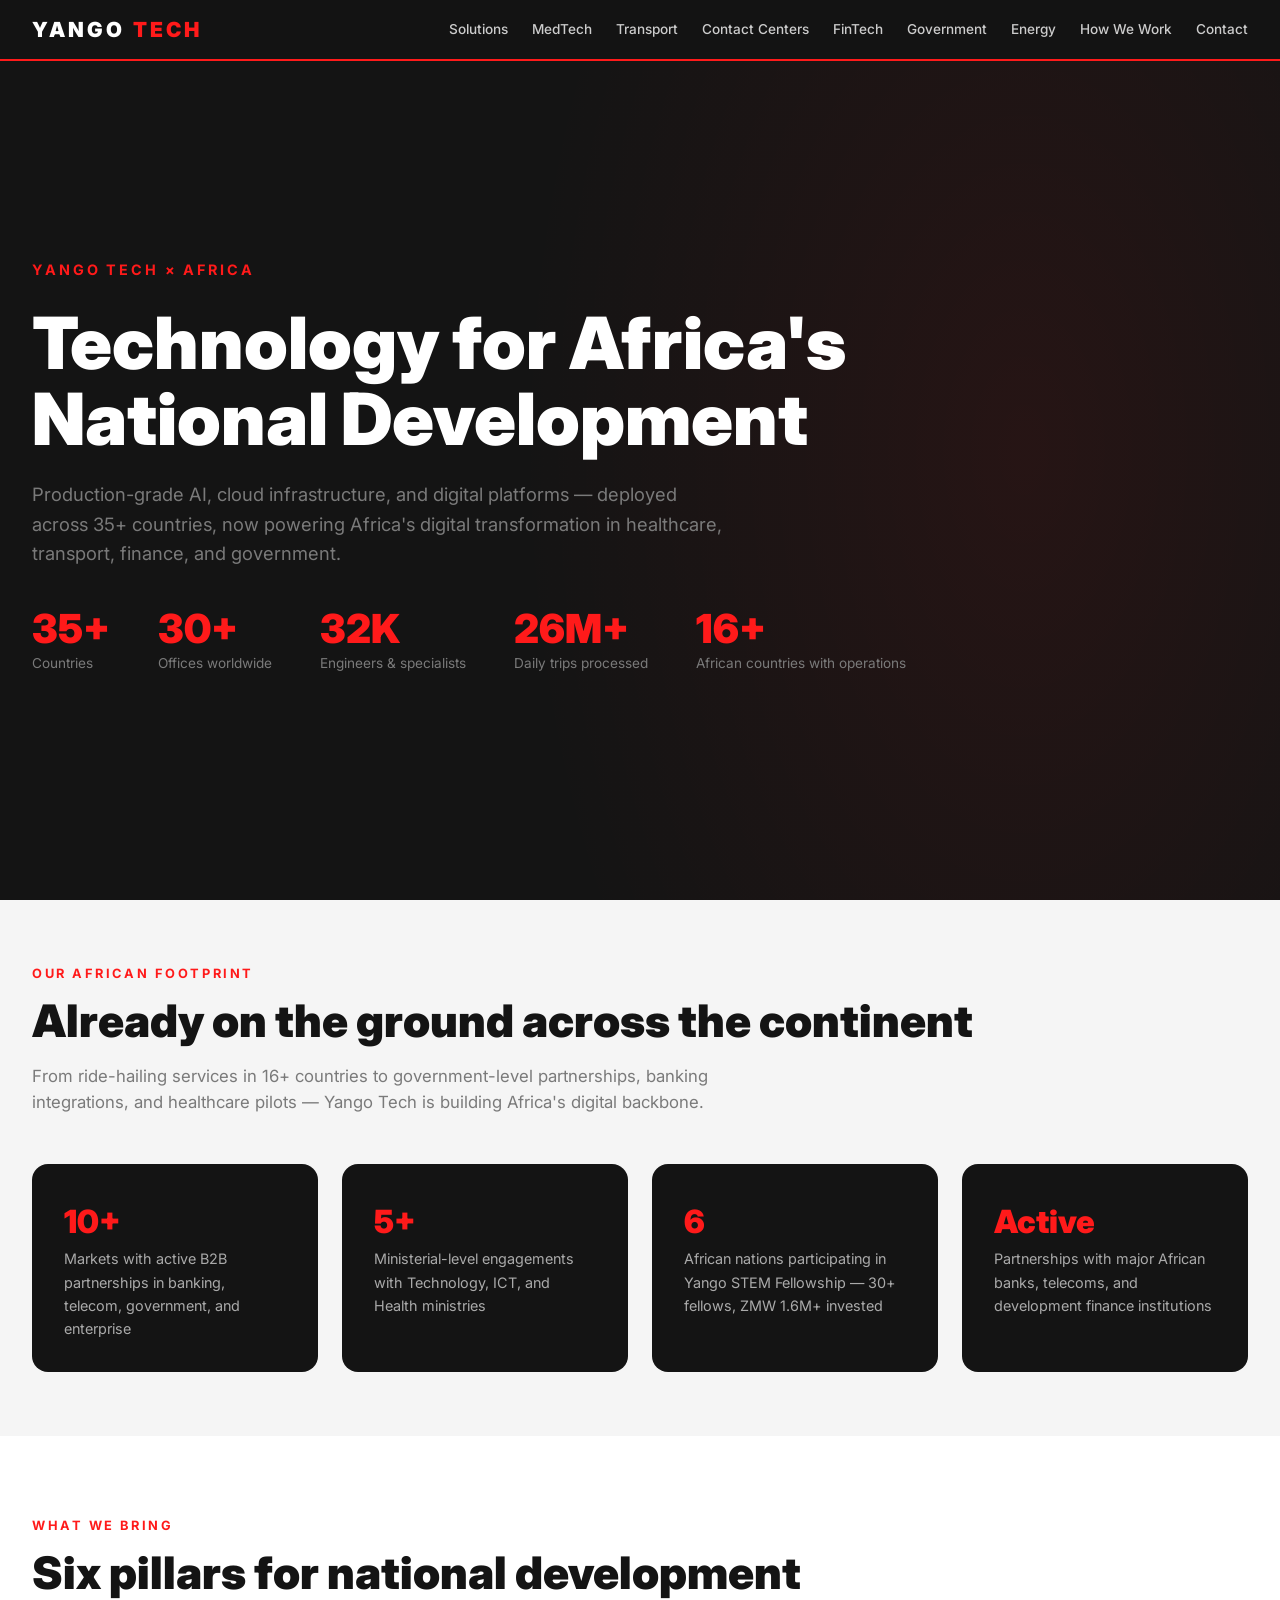
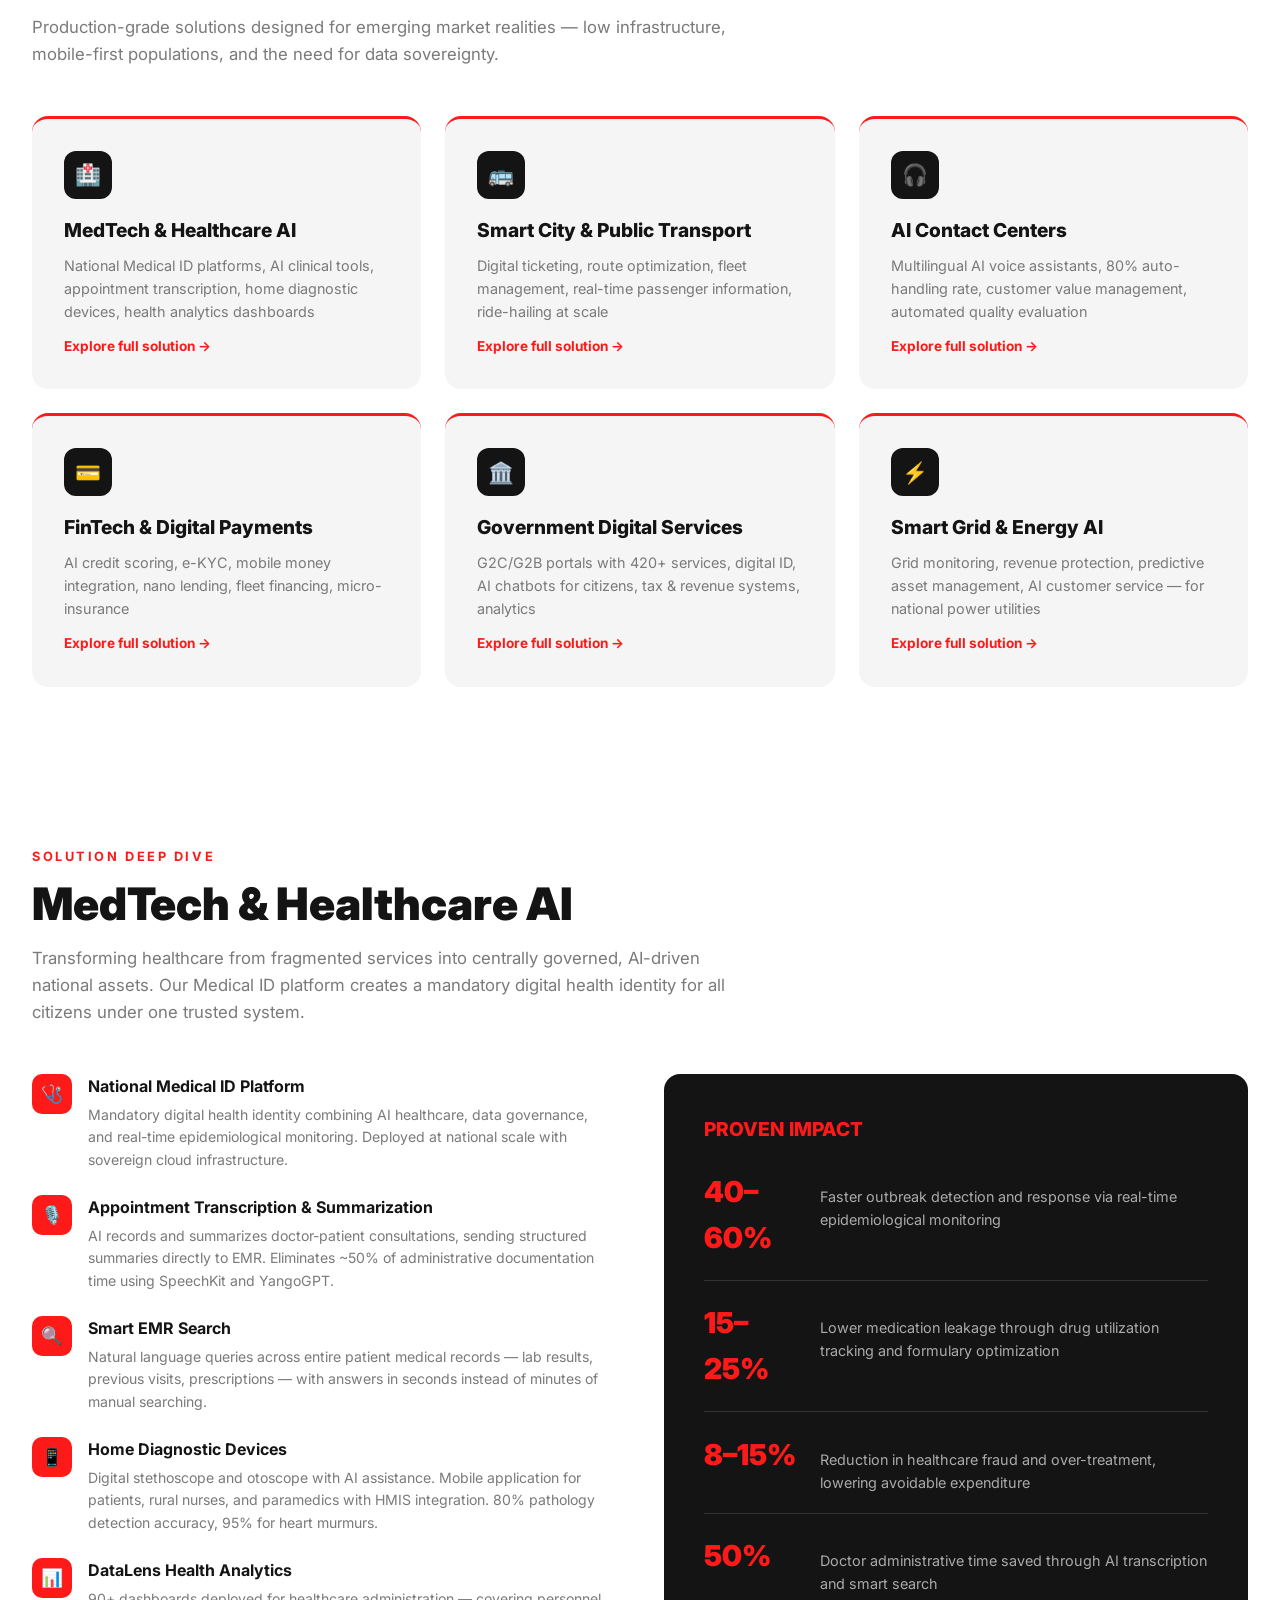
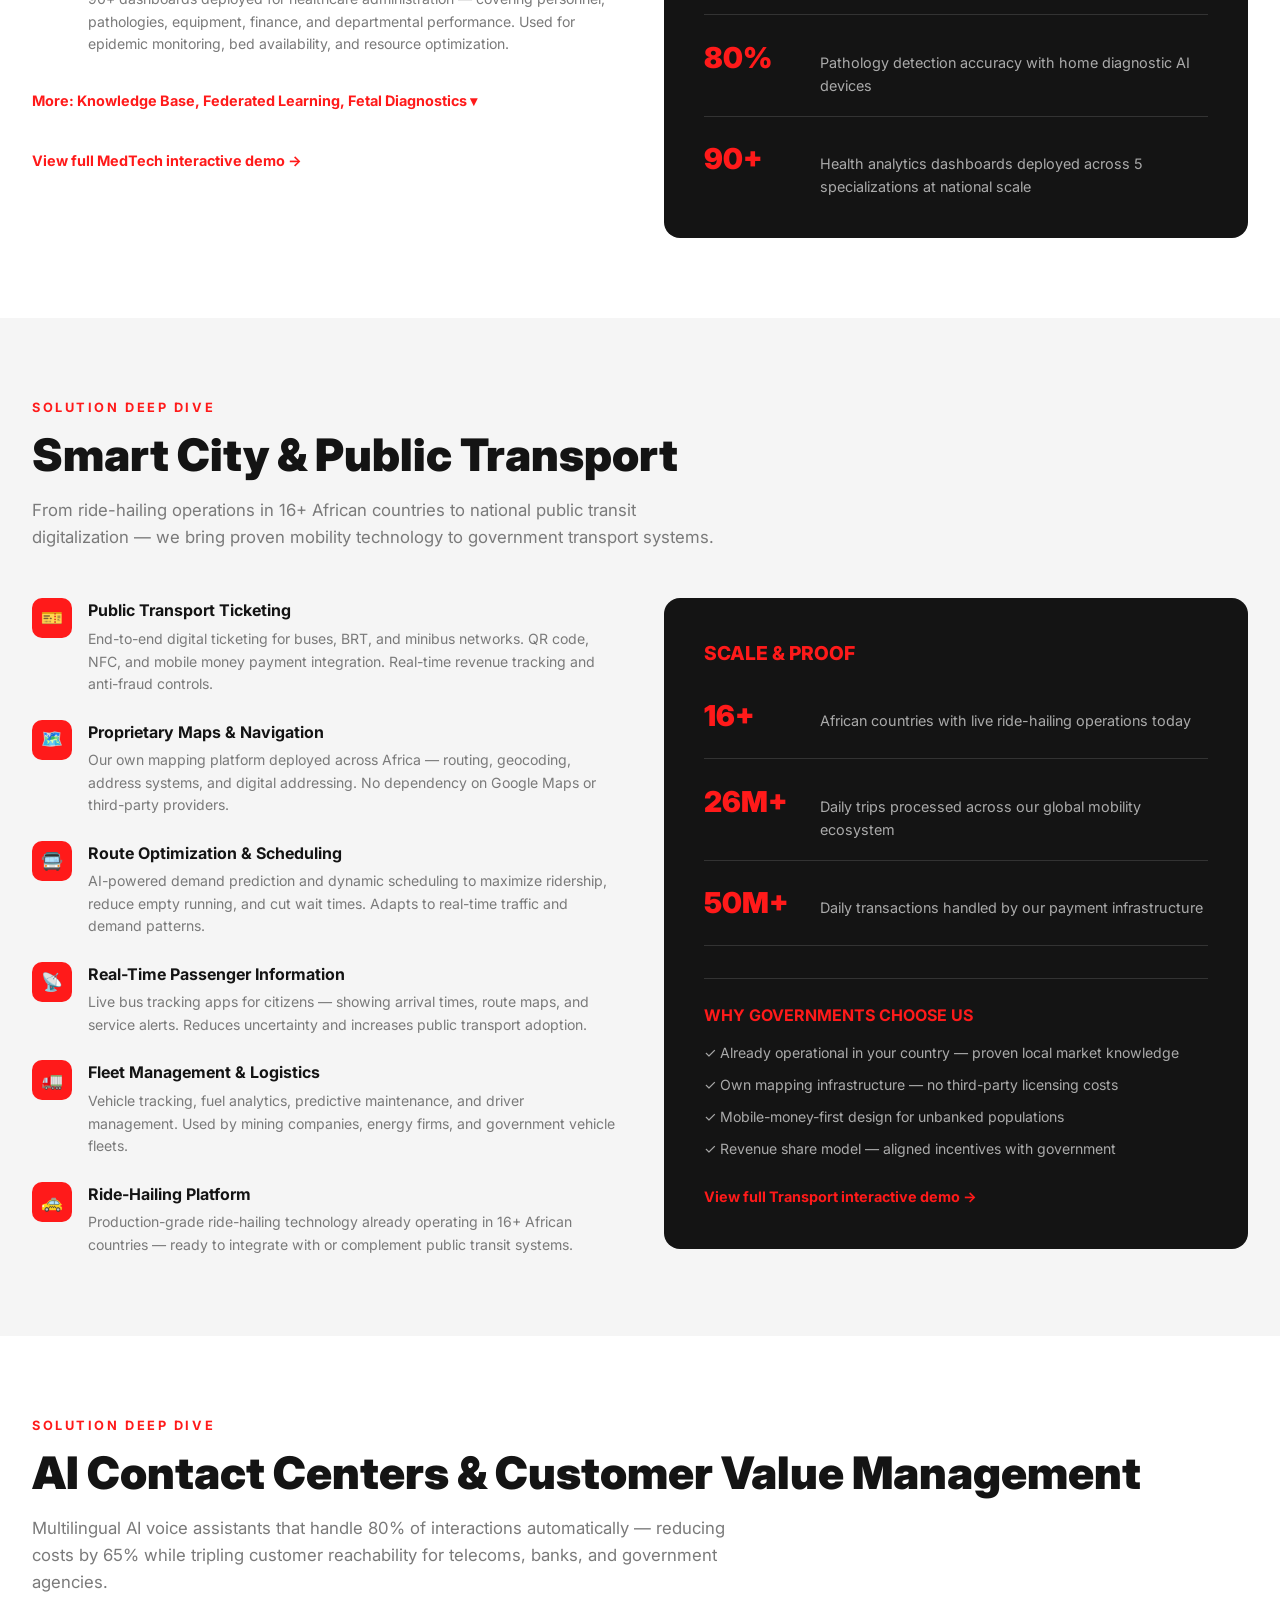
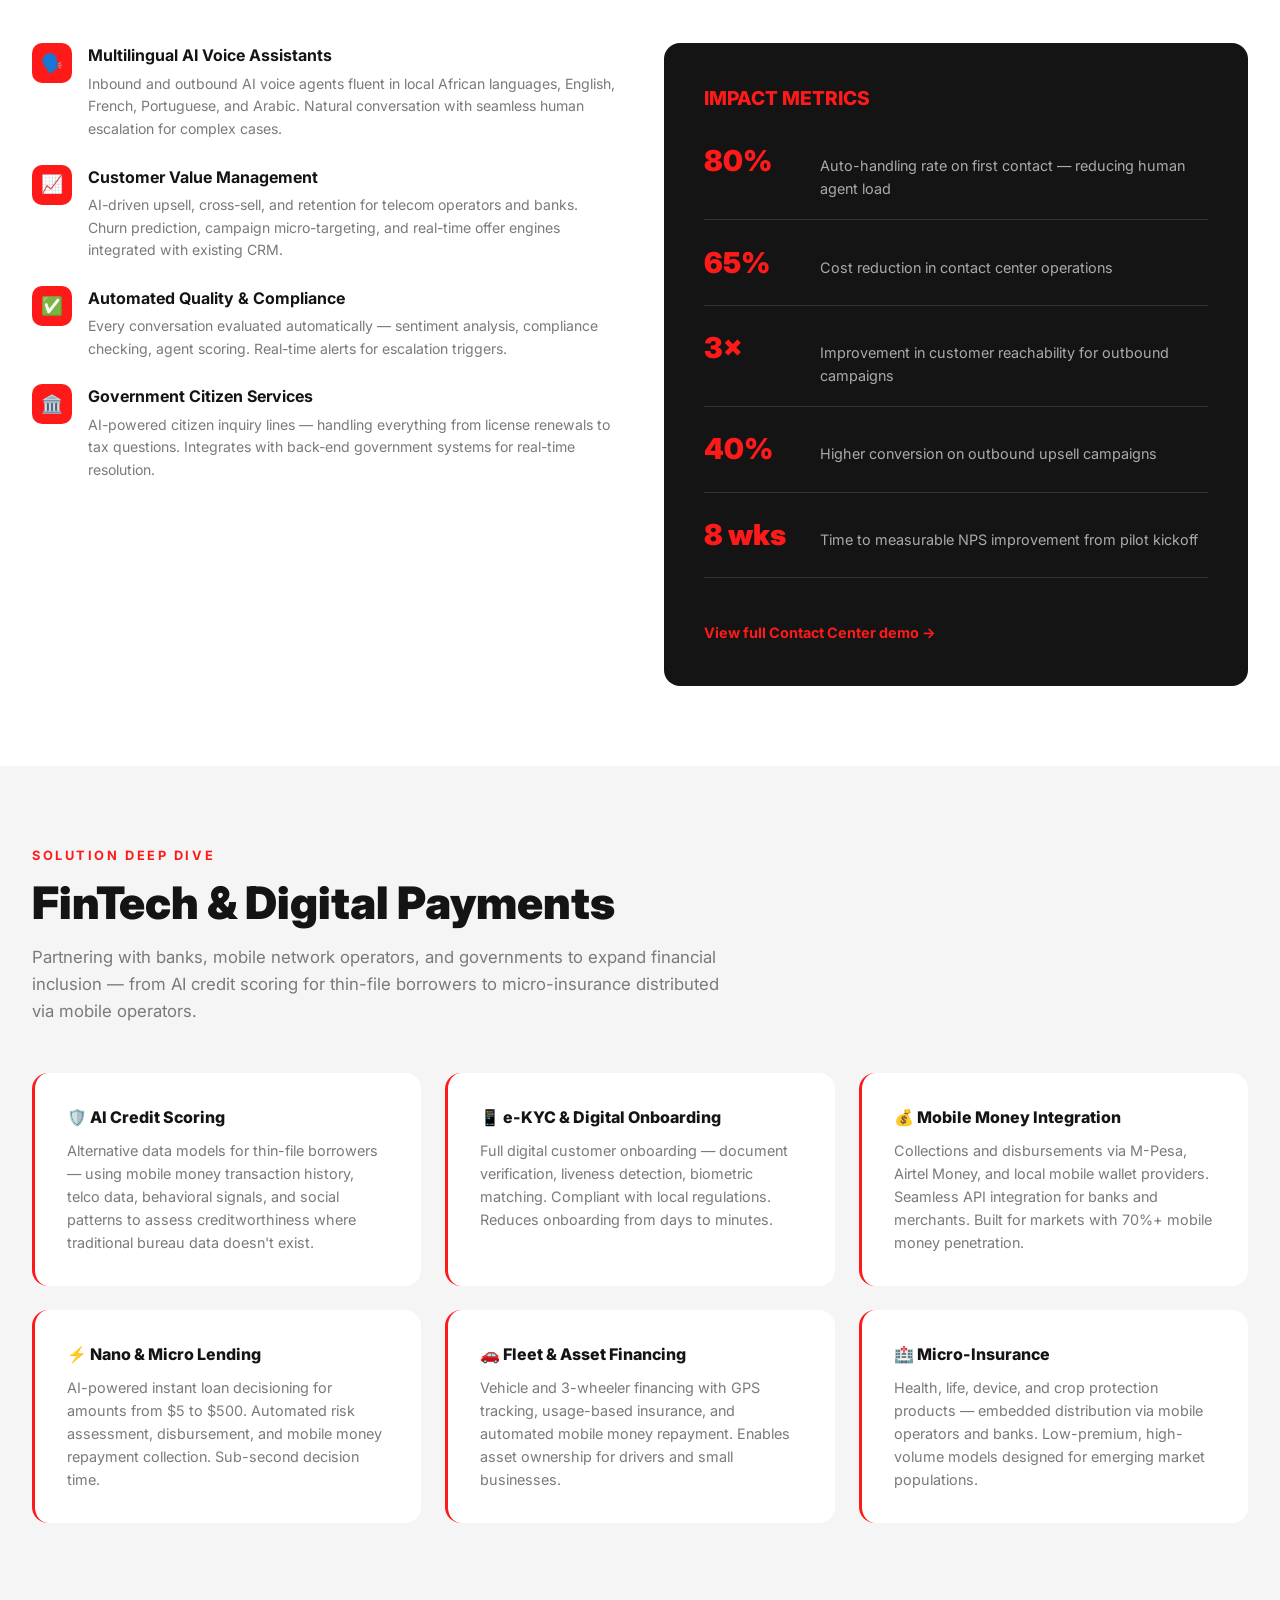
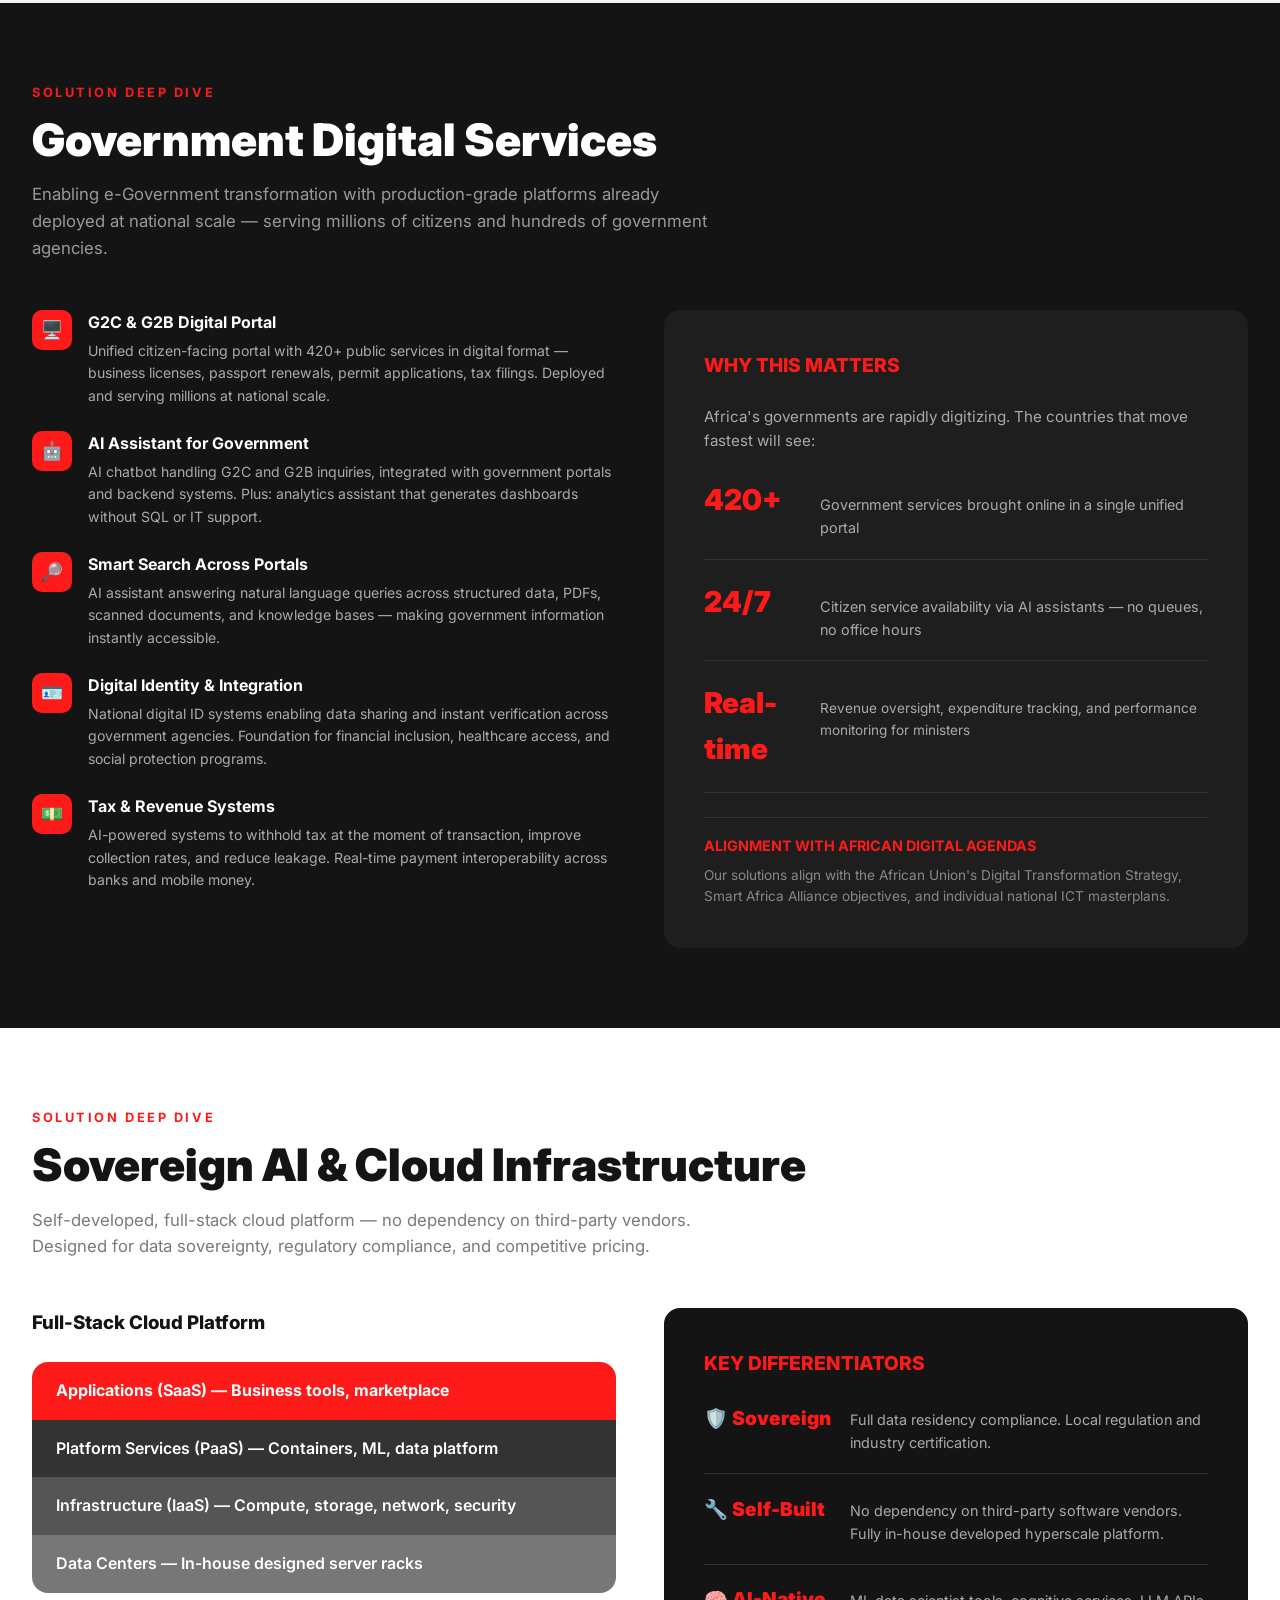
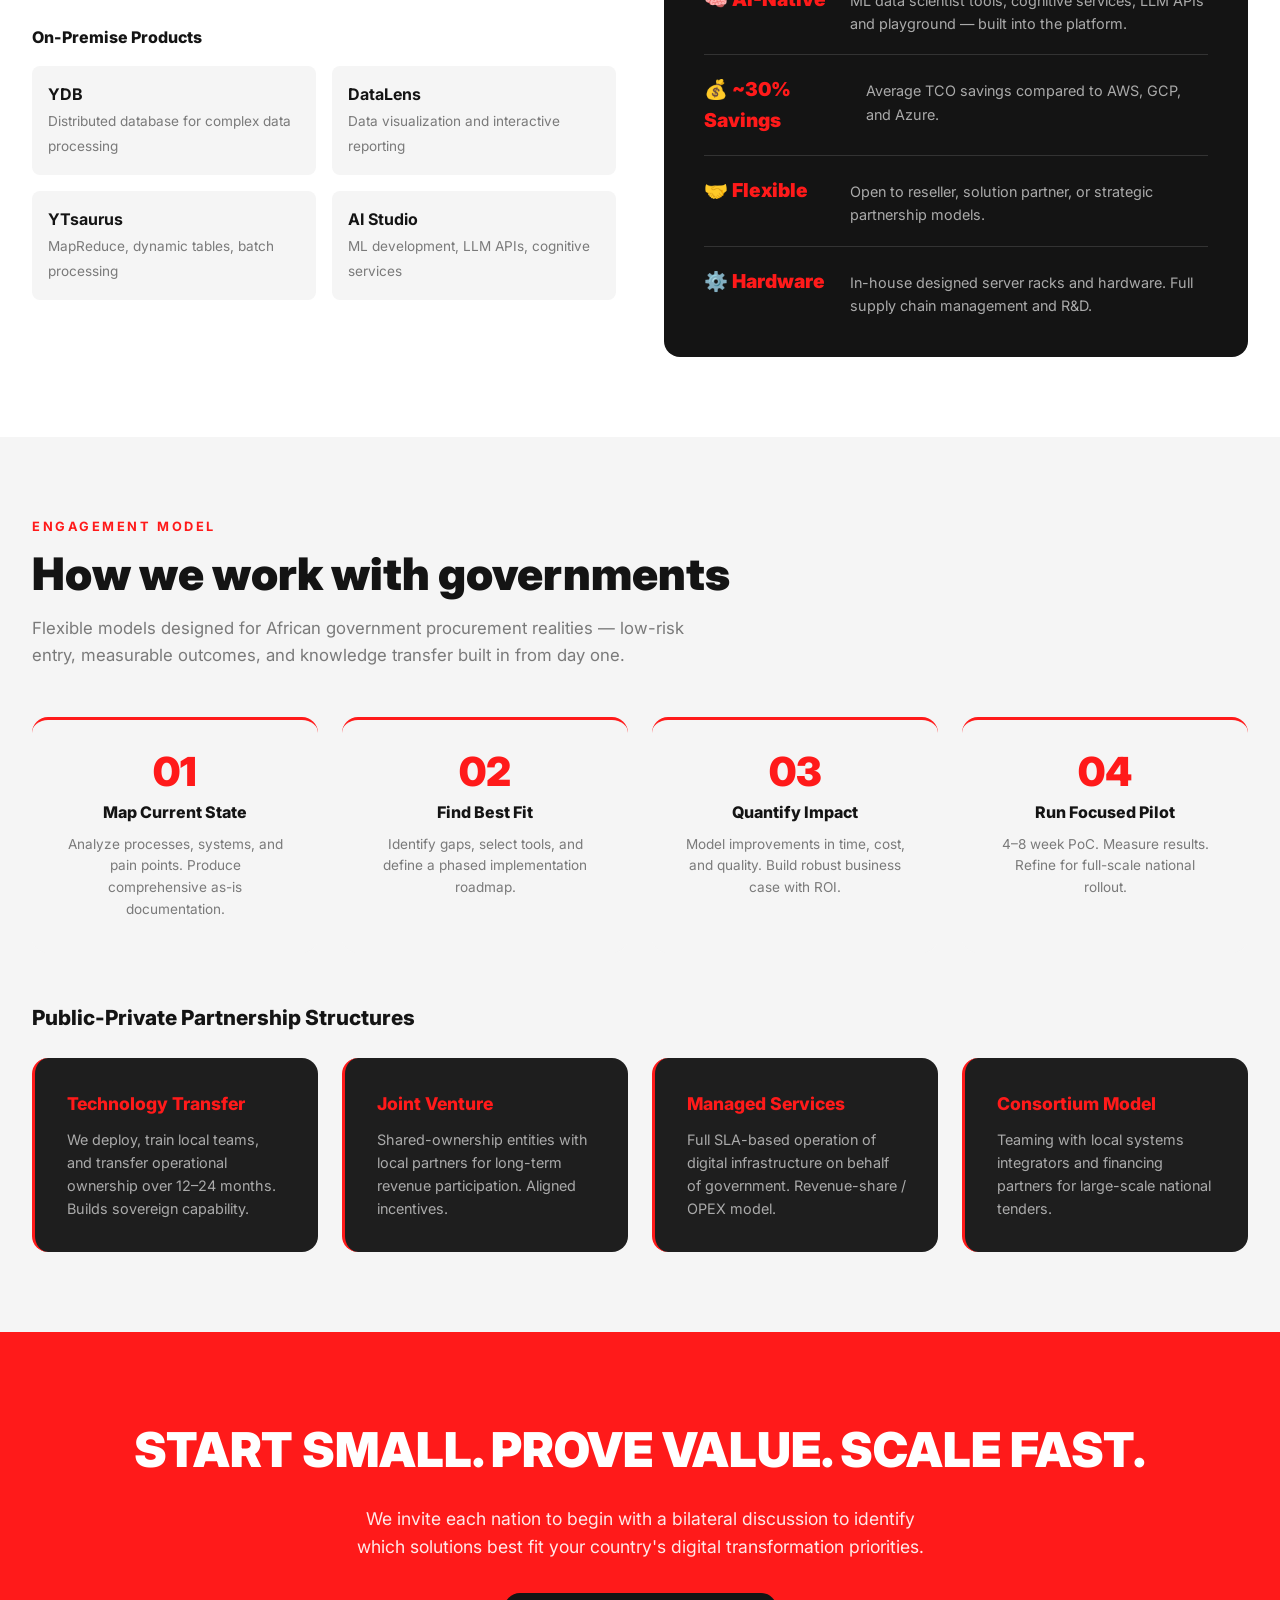
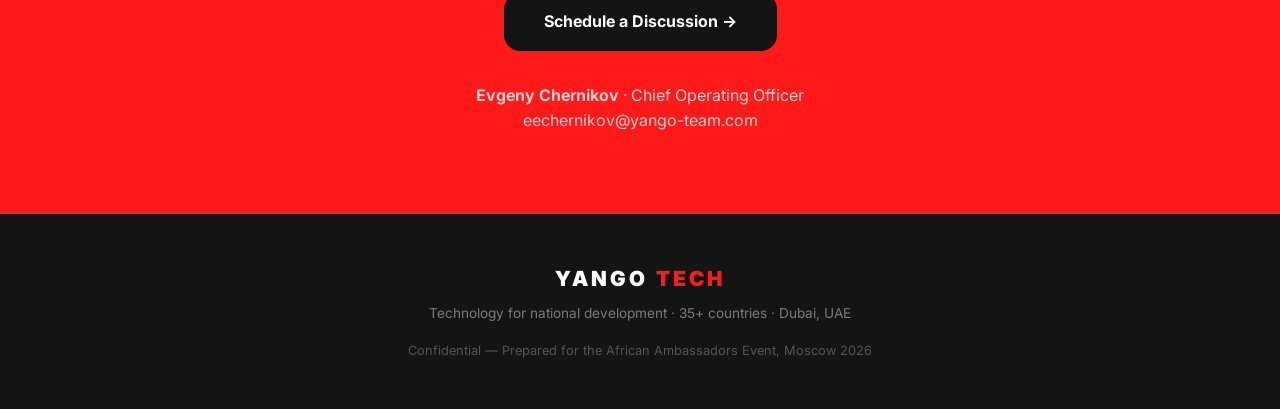
==== index.html @ 9f32c8f3 "Add files via upload" ====
<!DOCTYPE html>
<html lang="en">
<head>
<meta charset="UTF-8">
<meta name="viewport" content="width=device-width, initial-scale=1.0">
<title>Yango Tech — Technology for Africa's National Development</title>
<style>
  @import url('https://fonts.googleapis.com/css2?family=Inter:wght@400;500;600;700;900&display=swap');

  :root {
    --red: #FF1A1A;
    --black: #141414;
    --white: #FFFFFF;
    --gray-text: #7A7A7A;
    --gray-bg: #F5F5F5;
    --gray-border: #E5E5E5;
    --dark-card: #1E1E1E;
    --font-headline: 'Inter', 'Helvetica Neue', Helvetica, Arial, sans-serif;
    --font-body: 'Inter', 'Helvetica Neue', Helvetica, Arial, sans-serif;
    --radius: 1rem;
    --max-w: 1280px;
  }

  * { margin: 0; padding: 0; box-sizing: border-box; }

  html { scroll-behavior: smooth; }

  body {
    font-family: var(--font-body);
    color: var(--black);
    background: var(--white);
    line-height: 1.6;
    -webkit-font-smoothing: antialiased;
  }

  /* NAV */
  nav {
    position: fixed; top: 0; left: 0; right: 0; z-index: 100;
    background: rgba(20,20,20,0.95);
    backdrop-filter: blur(12px);
    border-bottom: 2px solid var(--red);
  }
  .nav-inner {
    max-width: var(--max-w); margin: 0 auto;
    display: flex; align-items: center; justify-content: space-between;
    padding: 0.8rem 2rem;
  }
  .logo { font-weight: 900; font-size: 1.3rem; color: var(--white); letter-spacing: 0.15em; }
  .logo span { color: var(--red); }
  .nav-links { display: flex; gap: 1.5rem; flex-wrap: wrap; }
  .nav-links a {
    color: #ccc; text-decoration: none; font-size: 0.85rem; font-weight: 500;
    transition: color 0.2s;
  }
  .nav-links a:hover { color: var(--white); }

  /* HERO */
  .hero {
    background: var(--black);
    min-height: 100vh;
    display: flex; align-items: center;
    padding: 6rem 2rem 4rem;
    position: relative;
    overflow: hidden;
  }
  .hero::before {
    content: '';
    position: absolute; top: -50%; right: -20%; width: 80%; height: 200%;
    background: radial-gradient(ellipse, rgba(255,26,26,0.08) 0%, transparent 70%);
    pointer-events: none;
  }
  .hero-inner {
    max-width: var(--max-w); margin: 0 auto; position: relative; z-index: 1;
    width: 100%;
  }
  .hero-tag {
    color: var(--red); font-size: 0.9rem; font-weight: 700;
    letter-spacing: 0.2em; text-transform: uppercase;
    margin-bottom: 1.5rem;
    display: inline-block;
    animation: fadeUp 0.8s ease-out;
  }
  .hero h1 {
    font-family: var(--font-headline);
    font-size: clamp(2.5rem, 6vw, 4.5rem);
    font-weight: 900;
    color: var(--white);
    line-height: 1.05;
    max-width: 900px;
    margin-bottom: 1.5rem;
    animation: fadeUp 0.8s ease-out 0.1s both;
  }
  .hero p {
    color: var(--gray-text);
    font-size: 1.15rem;
    max-width: 700px;
    margin-bottom: 2.5rem;
    animation: fadeUp 0.8s ease-out 0.2s both;
  }
  .hero-stats {
    display: flex; gap: 3rem; flex-wrap: wrap;
    animation: fadeUp 0.8s ease-out 0.3s both;
  }
  .hero-stat .num {
    font-size: 2.5rem; font-weight: 900; color: var(--red);
    line-height: 1;
  }
  .hero-stat .label { color: var(--gray-text); font-size: 0.85rem; margin-top: 0.3rem; }

  @keyframes fadeUp {
    from { opacity: 0; transform: translateY(30px); }
    to { opacity: 1; transform: translateY(0); }
  }

  /* SECTIONS */
  section { padding: 5rem 2rem; }
  .section-inner { max-width: var(--max-w); margin: 0 auto; }
  .section-tag {
    color: var(--red); font-size: 0.8rem; font-weight: 700;
    letter-spacing: 0.2em; text-transform: uppercase;
    margin-bottom: 0.8rem;
  }
  .section-title {
    font-family: var(--font-headline);
    font-size: clamp(1.8rem, 4vw, 2.8rem);
    font-weight: 900;
    line-height: 1.1;
    margin-bottom: 1rem;
  }
  .section-subtitle {
    color: var(--gray-text);
    font-size: 1.05rem;
    max-width: 700px;
    margin-bottom: 3rem;
  }

  /* DARK SECTIONS */
  .dark-section { background: var(--black); color: var(--white); }
  .dark-section .section-subtitle { color: #999; }

  /* PILLARS GRID */
  .pillars-grid {
    display: grid;
    grid-template-columns: repeat(auto-fit, minmax(350px, 1fr));
    gap: 1.5rem;
  }
  .pillar-card {
    background: var(--gray-bg);
    border-radius: var(--radius);
    padding: 2rem;
    border-top: 3px solid var(--red);
    transition: transform 0.3s, box-shadow 0.3s;
    cursor: default;
  }
  .pillar-card:hover {
    transform: translateY(-4px);
    box-shadow: 0 12px 40px rgba(0,0,0,0.08);
  }
  .pillar-icon {
    width: 48px; height: 48px;
    background: var(--black);
    border-radius: 12px;
    display: flex; align-items: center; justify-content: center;
    margin-bottom: 1rem;
    font-size: 1.3rem; color: var(--white);
  }
  .pillar-card h3 {
    font-size: 1.2rem; font-weight: 800;
    margin-bottom: 0.5rem;
  }
  .pillar-card p { color: var(--gray-text); font-size: 0.9rem; }

  /* SOLUTION DEEP DIVE */
  .solution-section { padding: 5rem 2rem; }
  .solution-section:nth-child(even) { background: var(--gray-bg); }

  .solution-header { margin-bottom: 3rem; }
  .solution-grid {
    display: grid;
    grid-template-columns: 1fr 1fr;
    gap: 3rem;
    align-items: start;
  }

  .solution-features { display: flex; flex-direction: column; gap: 1.5rem; }
  .feature-item {
    display: flex; gap: 1rem; align-items: flex-start;
  }
  .feature-icon {
    width: 40px; height: 40px; min-width: 40px;
    background: var(--red);
    border-radius: 10px;
    display: flex; align-items: center; justify-content: center;
    color: white; font-size: 1.1rem;
  }
  .feature-item h4 { font-size: 1rem; font-weight: 700; margin-bottom: 0.25rem; }
  .feature-item p { color: var(--gray-text); font-size: 0.88rem; }

  .impact-box {
    background: var(--black);
    border-radius: var(--radius);
    padding: 2.5rem;
    color: var(--white);
  }
  .impact-box h3 { color: var(--red); font-size: 1.2rem; font-weight: 800; margin-bottom: 1.5rem; }
  .impact-stat {
    display: flex; align-items: baseline; gap: 1rem;
    margin-bottom: 1.2rem;
    padding-bottom: 1.2rem;
    border-bottom: 1px solid #333;
  }
  .impact-stat:last-child { border: none; margin-bottom: 0; padding-bottom: 0; }
  .impact-stat .num {
    font-size: 1.8rem; font-weight: 900; color: var(--red);
    min-width: 100px;
  }
  .impact-stat .desc { color: #aaa; font-size: 0.9rem; }

  /* PPP SECTION */
  .ppp-grid {
    display: grid;
    grid-template-columns: repeat(auto-fit, minmax(260px, 1fr));
    gap: 1.5rem;
  }
  .ppp-card {
    background: var(--dark-card);
    border-radius: var(--radius);
    padding: 2rem;
    border-left: 3px solid var(--red);
  }
  .ppp-card h3 { color: var(--red); font-size: 1.1rem; font-weight: 800; margin-bottom: 0.6rem; }
  .ppp-card p { color: #aaa; font-size: 0.9rem; }

  /* ENGAGEMENT MODEL */
  .steps-row {
    display: grid;
    grid-template-columns: repeat(4, 1fr);
    gap: 1.5rem;
    margin-bottom: 3rem;
  }
  .step-card {
    background: var(--gray-bg);
    border-radius: var(--radius);
    padding: 2rem;
    text-align: center;
    border-top: 3px solid var(--red);
    position: relative;
  }
  .step-num {
    font-size: 2.5rem; font-weight: 900; color: var(--red);
    margin-bottom: 0.5rem; line-height: 1;
  }
  .step-card h3 { font-size: 1rem; font-weight: 800; margin-bottom: 0.5rem; }
  .step-card p { color: var(--gray-text); font-size: 0.85rem; }

  /* CTA */
  .cta-section {
    background: var(--red);
    color: var(--white);
    text-align: center;
    padding: 5rem 2rem;
  }
  .cta-section h2 {
    font-family: var(--font-headline);
    font-size: clamp(1.8rem, 4vw, 3rem);
    font-weight: 900;
    margin-bottom: 1rem;
  }
  .cta-section p { font-size: 1.1rem; max-width: 600px; margin: 0 auto 2rem; opacity: 0.9; }
  .cta-btn {
    display: inline-block;
    background: var(--black);
    color: var(--white);
    padding: 1rem 2.5rem;
    border-radius: var(--radius);
    text-decoration: none;
    font-weight: 700;
    font-size: 1rem;
    transition: transform 0.2s, box-shadow 0.2s;
  }
  .cta-btn:hover { transform: translateY(-2px); box-shadow: 0 8px 30px rgba(0,0,0,0.3); }

  /* FOOTER */
  footer {
    background: var(--black);
    color: var(--gray-text);
    padding: 3rem 2rem;
    text-align: center;
    font-size: 0.85rem;
  }
  footer .logo { margin-bottom: 0.5rem; display: block; }

  /* EXPANDABLE SECTIONS */
  .expand-trigger {
    cursor: pointer;
    display: inline-flex;
    align-items: center;
    gap: 0.5rem;
    color: var(--red);
    font-weight: 700;
    font-size: 0.9rem;
    margin-top: 0.8rem;
    border: none;
    background: none;
    font-family: inherit;
  }
  .expand-trigger:hover { text-decoration: underline; }
  .expand-content {
    max-height: 0;
    overflow: hidden;
    transition: max-height 0.5s ease, opacity 0.3s;
    opacity: 0;
  }
  .expand-content.open {
    max-height: 2000px;
    opacity: 1;
  }

  /* RESPONSIVE */
  @media (max-width: 900px) {
    .solution-grid { grid-template-columns: 1fr; }
    .steps-row { grid-template-columns: repeat(2, 1fr); }
    .hero-stats { gap: 2rem; }
    .nav-links { display: none; }
  }
  @media (max-width: 600px) {
    .steps-row { grid-template-columns: 1fr; }
    .pillars-grid { grid-template-columns: 1fr; }
    .hero-stats { flex-direction: column; gap: 1.5rem; }
  }
</style>
</head>
<body>

<!-- NAV -->
<nav>
  <div class="nav-inner">
    <div class="logo">YANGO <span>TECH</span></div>
    <div class="nav-links">
      <a href="#solutions">Solutions</a>
      <a href="medtech.html">MedTech</a>
      <a href="transport.html">Transport</a>
      <a href="contact-center.html">Contact Centers</a>
      <a href="fintech.html">FinTech</a>
      <a href="gov-services.html">Government</a>
      <a href="energy.html">Energy</a>
      <a href="#how">How We Work</a>
      <a href="#contact">Contact</a>
    </div>
  </div>
</nav>

<!-- HERO -->
<section class="hero">
  <div class="hero-inner">
    <div class="hero-tag">Yango Tech × Africa</div>
    <h1>Technology for Africa's National Development</h1>
    <p>Production-grade AI, cloud infrastructure, and digital platforms — deployed across 35+ countries, now powering Africa's digital transformation in healthcare, transport, finance, and government.</p>
    <div class="hero-stats">
      <div class="hero-stat"><div class="num">35+</div><div class="label">Countries</div></div>
      <div class="hero-stat"><div class="num">30+</div><div class="label">Offices worldwide</div></div>
      <div class="hero-stat"><div class="num">32K</div><div class="label">Engineers & specialists</div></div>
      <div class="hero-stat"><div class="num">26M+</div><div class="label">Daily trips processed</div></div>
      <div class="hero-stat"><div class="num">16+</div><div class="label">African countries with operations</div></div>
    </div>
  </div>
</section>

<!-- AFRICA PRESENCE -->
<section style="background:var(--gray-bg); padding: 4rem 2rem;">
  <div class="section-inner">
    <div class="section-tag">Our African Footprint</div>
    <h2 class="section-title">Already on the ground across the continent</h2>
    <p class="section-subtitle">From ride-hailing services in 16+ countries to government-level partnerships, banking integrations, and healthcare pilots — Yango Tech is building Africa's digital backbone.</p>
    <div style="display:grid; grid-template-columns: repeat(auto-fit, minmax(250px, 1fr)); gap: 1.5rem;">
      <div style="background:var(--black); padding:2rem; border-radius:var(--radius);">
        <div style="color:var(--red); font-size:2rem; font-weight:900;">10+</div>
        <div style="color:#aaa; font-size:0.9rem;">Markets with active B2B partnerships in banking, telecom, government, and enterprise</div>
      </div>
      <div style="background:var(--black); padding:2rem; border-radius:var(--radius);">
        <div style="color:var(--red); font-size:2rem; font-weight:900;">5+</div>
        <div style="color:#aaa; font-size:0.9rem;">Ministerial-level engagements with Technology, ICT, and Health ministries</div>
      </div>
      <div style="background:var(--black); padding:2rem; border-radius:var(--radius);">
        <div style="color:var(--red); font-size:2rem; font-weight:900;">6</div>
        <div style="color:#aaa; font-size:0.9rem;">African nations participating in Yango STEM Fellowship — 30+ fellows, ZMW 1.6M+ invested</div>
      </div>
      <div style="background:var(--black); padding:2rem; border-radius:var(--radius);">
        <div style="color:var(--red); font-size:2rem; font-weight:900;">Active</div>
        <div style="color:#aaa; font-size:0.9rem;">Partnerships with major African banks, telecoms, and development finance institutions</div>
      </div>
    </div>
  </div>
</section>

<!-- SOLUTIONS OVERVIEW -->
<section id="solutions">
  <div class="section-inner">
    <div class="section-tag">What We Bring</div>
    <h2 class="section-title">Six pillars for national development</h2>
    <p class="section-subtitle">Production-grade solutions designed for emerging market realities — low infrastructure, mobile-first populations, and the need for data sovereignty.</p>
    <div class="pillars-grid">
      <a href="medtech.html" style="text-decoration:none;color:inherit;"><div class="pillar-card">
        <div class="pillar-icon">🏥</div>
        <h3>MedTech & Healthcare AI</h3>
        <p>National Medical ID platforms, AI clinical tools, appointment transcription, home diagnostic devices, health analytics dashboards</p>
        <div style="color:var(--red);font-weight:700;font-size:.85rem;margin-top:.8rem">Explore full solution →</div>
      </div></a>
      <a href="transport.html" style="text-decoration:none;color:inherit;"><div class="pillar-card">
        <div class="pillar-icon">🚌</div>
        <h3>Smart City & Public Transport</h3>
        <p>Digital ticketing, route optimization, fleet management, real-time passenger information, ride-hailing at scale</p>
        <div style="color:var(--red);font-weight:700;font-size:.85rem;margin-top:.8rem">Explore full solution →</div>
      </div></a>
      <a href="contact-center.html" style="text-decoration:none;color:inherit;"><div class="pillar-card">
        <div class="pillar-icon">🎧</div>
        <h3>AI Contact Centers</h3>
        <p>Multilingual AI voice assistants, 80% auto-handling rate, customer value management, automated quality evaluation</p>
        <div style="color:var(--red);font-weight:700;font-size:.85rem;margin-top:.8rem">Explore full solution →</div>
      </div></a>
      <a href="fintech.html" style="text-decoration:none;color:inherit;"><div class="pillar-card">
        <div class="pillar-icon">💳</div>
        <h3>FinTech & Digital Payments</h3>
        <p>AI credit scoring, e-KYC, mobile money integration, nano lending, fleet financing, micro-insurance</p>
        <div style="color:var(--red);font-weight:700;font-size:.85rem;margin-top:.8rem">Explore full solution →</div>
      </div></a>
      <a href="gov-services.html" style="text-decoration:none;color:inherit;"><div class="pillar-card">
        <div class="pillar-icon">🏛️</div>
        <h3>Government Digital Services</h3>
        <p>G2C/G2B portals with 420+ services, digital ID, AI chatbots for citizens, tax & revenue systems, analytics</p>
        <div style="color:var(--red);font-weight:700;font-size:.85rem;margin-top:.8rem">Explore full solution →</div>
      </div></a>
      <a href="energy.html" style="text-decoration:none;color:inherit;"><div class="pillar-card">
        <div class="pillar-icon">⚡</div>
        <h3>Smart Grid & Energy AI</h3>
        <p>Grid monitoring, revenue protection, predictive asset management, AI customer service — for national power utilities</p>
        <div style="color:var(--red);font-weight:700;font-size:.85rem;margin-top:.8rem">Explore full solution →</div>
      </div></a>
    </div>
  </div>
</section>

<!-- ===== MEDTECH DEEP DIVE ===== -->
<section id="medtech" class="solution-section" style="background:var(--white);">
  <div class="section-inner">
    <div class="solution-header">
      <div class="section-tag">Solution Deep Dive</div>
      <h2 class="section-title">MedTech & Healthcare AI</h2>
      <p class="section-subtitle">Transforming healthcare from fragmented services into centrally governed, AI-driven national assets. Our Medical ID platform creates a mandatory digital health identity for all citizens under one trusted system.</p>
    </div>
    <div class="solution-grid">
      <div class="solution-features">
        <div class="feature-item">
          <div class="feature-icon">🩺</div>
          <div><h4>National Medical ID Platform</h4><p>Mandatory digital health identity combining AI healthcare, data governance, and real-time epidemiological monitoring. Deployed at national scale with sovereign cloud infrastructure.</p></div>
        </div>
        <div class="feature-item">
          <div class="feature-icon">🎙️</div>
          <div><h4>Appointment Transcription & Summarization</h4><p>AI records and summarizes doctor-patient consultations, sending structured summaries directly to EMR. Eliminates ~50% of administrative documentation time using SpeechKit and YangoGPT.</p></div>
        </div>
        <div class="feature-item">
          <div class="feature-icon">🔍</div>
          <div><h4>Smart EMR Search</h4><p>Natural language queries across entire patient medical records — lab results, previous visits, prescriptions — with answers in seconds instead of minutes of manual searching.</p></div>
        </div>
        <div class="feature-item">
          <div class="feature-icon">📱</div>
          <div><h4>Home Diagnostic Devices</h4><p>Digital stethoscope and otoscope with AI assistance. Mobile application for patients, rural nurses, and paramedics with HMIS integration. 80% pathology detection accuracy, 95% for heart murmurs.</p></div>
        </div>
        <div class="feature-item">
          <div class="feature-icon">📊</div>
          <div><h4>DataLens Health Analytics</h4><p>90+ dashboards deployed for healthcare administration — covering personnel, pathologies, equipment, finance, and departmental performance. Used for epidemic monitoring, bed availability, and resource optimization.</p></div>
        </div>

        <button class="expand-trigger" onclick="toggleExpand('medtech-extra')">
          More: Knowledge Base, Federated Learning, Fetal Diagnostics ▾
        </button>
        <a href="medtech.html" style="display:inline-block;color:var(--red);font-weight:700;font-size:.9rem;margin-top:1rem;text-decoration:none">View full MedTech interactive demo →</a>
        <div id="medtech-extra" class="expand-content">
          <div style="display:flex; flex-direction:column; gap:1.5rem; padding-top:1rem;">
            <div class="feature-item">
              <div class="feature-icon">📚</div>
              <div><h4>Medical Knowledge Base Search</h4><p>AI-powered search across trusted medical literature — both restricted and open sources. Provides verified, source-cited answers for clinical decision support. Deployed with 122+ medical document sources.</p></div>
            </div>
            <div class="feature-item">
              <div class="feature-icon">🧬</div>
              <div><h4>Federated Learning in Medicine</h4><p>Secure collaborative AI training where each hospital trains locally and shares only anonymized model parameters. Raw patient data never leaves the facility. Jointly developed with Sechenov University.</p></div>
            </div>
            <div class="feature-item">
              <div class="feature-icon">👶</div>
              <div><h4>Fetal Disease Diagnostics</h4><p>Neural network analyzing ultrasound images for early detection of rare conditions like spina bifida. 6,000+ images processed, diagnosis time reduced from weeks to seconds. Online training for 5,000+ specialists.</p></div>
            </div>
            <div class="feature-item">
              <div class="feature-icon">💊</div>
              <div><h4>Subsidized Medication Automation</h4><p>AI-powered eligibility verification and justification drafting for subsidized prescriptions — reducing documentation time and minimizing errors in complex regulatory compliance.</p></div>
            </div>
            <div class="feature-item">
              <div class="feature-icon">☁️</div>
              <div><h4>Biobank Cloud Platform</h4><p>Rapid search and secure processing of clinical data. 21M+ medical documents uploaded, 150+ search parameters, 10-second average processing time for data export.</p></div>
            </div>
          </div>
        </div>
      </div>
      <div class="impact-box">
        <h3>PROVEN IMPACT</h3>
        <div class="impact-stat"><div class="num">40–60%</div><div class="desc">Faster outbreak detection and response via real-time epidemiological monitoring</div></div>
        <div class="impact-stat"><div class="num">15–25%</div><div class="desc">Lower medication leakage through drug utilization tracking and formulary optimization</div></div>
        <div class="impact-stat"><div class="num">8–15%</div><div class="desc">Reduction in healthcare fraud and over-treatment, lowering avoidable expenditure</div></div>
        <div class="impact-stat"><div class="num">50%</div><div class="desc">Doctor administrative time saved through AI transcription and smart search</div></div>
        <div class="impact-stat"><div class="num">80%</div><div class="desc">Pathology detection accuracy with home diagnostic AI devices</div></div>
        <div class="impact-stat"><div class="num">90+</div><div class="desc">Health analytics dashboards deployed across 5 specializations at national scale</div></div>
      </div>
    </div>
  </div>
</section>

<!-- ===== TRANSPORT DEEP DIVE ===== -->
<section id="transport" class="solution-section" style="background:var(--gray-bg);">
  <div class="section-inner">
    <div class="solution-header">
      <div class="section-tag">Solution Deep Dive</div>
      <h2 class="section-title">Smart City & Public Transport</h2>
      <p class="section-subtitle">From ride-hailing operations in 16+ African countries to national public transit digitalization — we bring proven mobility technology to government transport systems.</p>
    </div>
    <div class="solution-grid">
      <div class="solution-features">
        <div class="feature-item">
          <div class="feature-icon">🎫</div>
          <div><h4>Public Transport Ticketing</h4><p>End-to-end digital ticketing for buses, BRT, and minibus networks. QR code, NFC, and mobile money payment integration. Real-time revenue tracking and anti-fraud controls.</p></div>
        </div>
        <div class="feature-item">
          <div class="feature-icon">🗺️</div>
          <div><h4>Proprietary Maps & Navigation</h4><p>Our own mapping platform deployed across Africa — routing, geocoding, address systems, and digital addressing. No dependency on Google Maps or third-party providers.</p></div>
        </div>
        <div class="feature-item">
          <div class="feature-icon">🚍</div>
          <div><h4>Route Optimization & Scheduling</h4><p>AI-powered demand prediction and dynamic scheduling to maximize ridership, reduce empty running, and cut wait times. Adapts to real-time traffic and demand patterns.</p></div>
        </div>
        <div class="feature-item">
          <div class="feature-icon">📡</div>
          <div><h4>Real-Time Passenger Information</h4><p>Live bus tracking apps for citizens — showing arrival times, route maps, and service alerts. Reduces uncertainty and increases public transport adoption.</p></div>
        </div>
        <div class="feature-item">
          <div class="feature-icon">🚛</div>
          <div><h4>Fleet Management & Logistics</h4><p>Vehicle tracking, fuel analytics, predictive maintenance, and driver management. Used by mining companies, energy firms, and government vehicle fleets.</p></div>
        </div>
        <div class="feature-item">
          <div class="feature-icon">🚕</div>
          <div><h4>Ride-Hailing Platform</h4><p>Production-grade ride-hailing technology already operating in 16+ African countries — ready to integrate with or complement public transit systems.</p></div>
        </div>
      </div>
      <div class="impact-box">
        <h3>SCALE & PROOF</h3>
        <div class="impact-stat"><div class="num">16+</div><div class="desc">African countries with live ride-hailing operations today</div></div>
        <div class="impact-stat"><div class="num">26M+</div><div class="desc">Daily trips processed across our global mobility ecosystem</div></div>
        <div class="impact-stat"><div class="num">50M+</div><div class="desc">Daily transactions handled by our payment infrastructure</div></div>
        <div style="margin-top:2rem; padding-top:1.5rem; border-top:1px solid #333;">
          <h4 style="color:var(--red); font-size:1rem; margin-bottom:0.8rem;">WHY GOVERNMENTS CHOOSE US</h4>
          <p style="color:#aaa; font-size:0.88rem; margin-bottom:0.6rem;">✓ Already operational in your country — proven local market knowledge</p>
          <p style="color:#aaa; font-size:0.88rem; margin-bottom:0.6rem;">✓ Own mapping infrastructure — no third-party licensing costs</p>
          <p style="color:#aaa; font-size:0.88rem; margin-bottom:0.6rem;">✓ Mobile-money-first design for unbanked populations</p>
          <p style="color:#aaa; font-size:0.88rem;">✓ Revenue share model — aligned incentives with government</p>
          <a href="transport.html" style="display:inline-block;color:var(--red);font-weight:700;font-size:.9rem;margin-top:1.5rem;text-decoration:none">View full Transport interactive demo →</a>
        </div>
      </div>
    </div>
  </div>
</section>

<!-- ===== AI CONTACT CENTERS ===== -->
<section id="contact-center" class="solution-section" style="background:var(--white);">
  <div class="section-inner">
    <div class="solution-header">
      <div class="section-tag">Solution Deep Dive</div>
      <h2 class="section-title">AI Contact Centers & Customer Value Management</h2>
      <p class="section-subtitle">Multilingual AI voice assistants that handle 80% of interactions automatically — reducing costs by 65% while tripling customer reachability for telecoms, banks, and government agencies.</p>
    </div>
    <div class="solution-grid">
      <div class="solution-features">
        <div class="feature-item">
          <div class="feature-icon">🗣️</div>
          <div><h4>Multilingual AI Voice Assistants</h4><p>Inbound and outbound AI voice agents fluent in local African languages, English, French, Portuguese, and Arabic. Natural conversation with seamless human escalation for complex cases.</p></div>
        </div>
        <div class="feature-item">
          <div class="feature-icon">📈</div>
          <div><h4>Customer Value Management</h4><p>AI-driven upsell, cross-sell, and retention for telecom operators and banks. Churn prediction, campaign micro-targeting, and real-time offer engines integrated with existing CRM.</p></div>
        </div>
        <div class="feature-item">
          <div class="feature-icon">✅</div>
          <div><h4>Automated Quality & Compliance</h4><p>Every conversation evaluated automatically — sentiment analysis, compliance checking, agent scoring. Real-time alerts for escalation triggers.</p></div>
        </div>
        <div class="feature-item">
          <div class="feature-icon">🏛️</div>
          <div><h4>Government Citizen Services</h4><p>AI-powered citizen inquiry lines — handling everything from license renewals to tax questions. Integrates with back-end government systems for real-time resolution.</p></div>
        </div>
      </div>
      <div class="impact-box">
        <h3>IMPACT METRICS</h3>
        <div class="impact-stat"><div class="num">80%</div><div class="desc">Auto-handling rate on first contact — reducing human agent load</div></div>
        <div class="impact-stat"><div class="num">65%</div><div class="desc">Cost reduction in contact center operations</div></div>
        <div class="impact-stat"><div class="num">3×</div><div class="desc">Improvement in customer reachability for outbound campaigns</div></div>
        <div class="impact-stat"><div class="num">40%</div><div class="desc">Higher conversion on outbound upsell campaigns</div></div>
        <div class="impact-stat"><div class="num">8 wks</div><div class="desc">Time to measurable NPS improvement from pilot kickoff</div></div>
        <a href="contact-center.html" style="display:inline-block;color:var(--red);font-weight:700;font-size:.9rem;margin-top:1.5rem;text-decoration:none">View full Contact Center demo →</a>
      </div>
    </div>
  </div>
</section>

<!-- ===== FINTECH ===== -->
<section id="fintech" class="solution-section" style="background:var(--gray-bg);">
  <div class="section-inner">
    <div class="solution-header">
      <div class="section-tag">Solution Deep Dive</div>
      <h2 class="section-title">FinTech & Digital Payments</h2>
      <p class="section-subtitle">Partnering with banks, mobile network operators, and governments to expand financial inclusion — from AI credit scoring for thin-file borrowers to micro-insurance distributed via mobile operators.</p>
    </div>
    <div style="display:grid; grid-template-columns: repeat(auto-fit, minmax(350px, 1fr)); gap:1.5rem;">
      <div style="background:var(--white); border-radius:var(--radius); padding:2rem; border-left:3px solid var(--red);">
        <h4 style="font-weight:800; margin-bottom:0.5rem;">🛡️ AI Credit Scoring</h4>
        <p style="color:var(--gray-text); font-size:0.9rem;">Alternative data models for thin-file borrowers — using mobile money transaction history, telco data, behavioral signals, and social patterns to assess creditworthiness where traditional bureau data doesn't exist.</p>
      </div>
      <div style="background:var(--white); border-radius:var(--radius); padding:2rem; border-left:3px solid var(--red);">
        <h4 style="font-weight:800; margin-bottom:0.5rem;">📱 e-KYC & Digital Onboarding</h4>
        <p style="color:var(--gray-text); font-size:0.9rem;">Full digital customer onboarding — document verification, liveness detection, biometric matching. Compliant with local regulations. Reduces onboarding from days to minutes.</p>
      </div>
      <div style="background:var(--white); border-radius:var(--radius); padding:2rem; border-left:3px solid var(--red);">
        <h4 style="font-weight:800; margin-bottom:0.5rem;">💰 Mobile Money Integration</h4>
        <p style="color:var(--gray-text); font-size:0.9rem;">Collections and disbursements via M-Pesa, Airtel Money, and local mobile wallet providers. Seamless API integration for banks and merchants. Built for markets with 70%+ mobile money penetration.</p>
      </div>
      <div style="background:var(--white); border-radius:var(--radius); padding:2rem; border-left:3px solid var(--red);">
        <h4 style="font-weight:800; margin-bottom:0.5rem;">⚡ Nano & Micro Lending</h4>
        <p style="color:var(--gray-text); font-size:0.9rem;">AI-powered instant loan decisioning for amounts from $5 to $500. Automated risk assessment, disbursement, and mobile money repayment collection. Sub-second decision time.</p>
      </div>
      <div style="background:var(--white); border-radius:var(--radius); padding:2rem; border-left:3px solid var(--red);">
        <h4 style="font-weight:800; margin-bottom:0.5rem;">🚗 Fleet & Asset Financing</h4>
        <p style="color:var(--gray-text); font-size:0.9rem;">Vehicle and 3-wheeler financing with GPS tracking, usage-based insurance, and automated mobile money repayment. Enables asset ownership for drivers and small businesses.</p>
      </div>
      <div style="background:var(--white); border-radius:var(--radius); padding:2rem; border-left:3px solid var(--red);">
        <h4 style="font-weight:800; margin-bottom:0.5rem;">🏥 Micro-Insurance</h4>
        <p style="color:var(--gray-text); font-size:0.9rem;">Health, life, device, and crop protection products — embedded distribution via mobile operators and banks. Low-premium, high-volume models designed for emerging market populations.</p>
      </div>
    </div>
  </div>
</section>

<!-- ===== GOVERNMENT ===== -->
<section id="gov" class="dark-section solution-section">
  <div class="section-inner">
    <div class="solution-header">
      <div class="section-tag">Solution Deep Dive</div>
      <h2 class="section-title" style="color:var(--white);">Government Digital Services</h2>
      <p class="section-subtitle">Enabling e-Government transformation with production-grade platforms already deployed at national scale — serving millions of citizens and hundreds of government agencies.</p>
    </div>
    <div class="solution-grid">
      <div class="solution-features">
        <div class="feature-item">
          <div class="feature-icon">🖥️</div>
          <div><h4 style="color:var(--white);">G2C & G2B Digital Portal</h4><p style="color:#aaa;">Unified citizen-facing portal with 420+ public services in digital format — business licenses, passport renewals, permit applications, tax filings. Deployed and serving millions at national scale.</p></div>
        </div>
        <div class="feature-item">
          <div class="feature-icon">🤖</div>
          <div><h4 style="color:var(--white);">AI Assistant for Government</h4><p style="color:#aaa;">AI chatbot handling G2C and G2B inquiries, integrated with government portals and backend systems. Plus: analytics assistant that generates dashboards without SQL or IT support.</p></div>
        </div>
        <div class="feature-item">
          <div class="feature-icon">🔎</div>
          <div><h4 style="color:var(--white);">Smart Search Across Portals</h4><p style="color:#aaa;">AI assistant answering natural language queries across structured data, PDFs, scanned documents, and knowledge bases — making government information instantly accessible.</p></div>
        </div>
        <div class="feature-item">
          <div class="feature-icon">🪪</div>
          <div><h4 style="color:var(--white);">Digital Identity & Integration</h4><p style="color:#aaa;">National digital ID systems enabling data sharing and instant verification across government agencies. Foundation for financial inclusion, healthcare access, and social protection programs.</p></div>
        </div>
        <div class="feature-item">
          <div class="feature-icon">💵</div>
          <div><h4 style="color:var(--white);">Tax & Revenue Systems</h4><p style="color:#aaa;">AI-powered systems to withhold tax at the moment of transaction, improve collection rates, and reduce leakage. Real-time payment interoperability across banks and mobile money.</p></div>
        </div>
      </div>
      <div class="impact-box" style="background:var(--dark-card);">
        <h3>WHY THIS MATTERS</h3>
        <div style="margin-bottom:1.5rem;">
          <p style="color:#aaa; font-size:0.95rem; margin-bottom:1rem;">Africa's governments are rapidly digitizing. The countries that move fastest will see:</p>
        </div>
        <div class="impact-stat"><div class="num">420+</div><div class="desc">Government services brought online in a single unified portal</div></div>
        <div class="impact-stat"><div class="num">24/7</div><div class="desc">Citizen service availability via AI assistants — no queues, no office hours</div></div>
        <div class="impact-stat"><div class="num">Real-time</div><div class="desc" style="font-size:0.85rem;">Revenue oversight, expenditure tracking, and performance monitoring for ministers</div></div>
        <div style="margin-top:1.5rem; padding-top:1rem; border-top:1px solid #333;">
          <p style="color:var(--red); font-weight:700; font-size:0.9rem;">ALIGNMENT WITH AFRICAN DIGITAL AGENDAS</p>
          <p style="color:#888; font-size:0.85rem; margin-top:0.5rem;">Our solutions align with the African Union's Digital Transformation Strategy, Smart Africa Alliance objectives, and individual national ICT masterplans.</p>
        </div>
      </div>
    </div>
  </div>
</section>

<!-- ===== CLOUD ===== -->
<section id="cloud" class="solution-section" style="background:var(--white);">
  <div class="section-inner">
    <div class="solution-header">
      <div class="section-tag">Solution Deep Dive</div>
      <h2 class="section-title">Sovereign AI & Cloud Infrastructure</h2>
      <p class="section-subtitle">Self-developed, full-stack cloud platform — no dependency on third-party vendors. Designed for data sovereignty, regulatory compliance, and competitive pricing.</p>
    </div>
    <div class="solution-grid">
      <div>
        <h3 style="font-weight:800; margin-bottom:1.5rem;">Full-Stack Cloud Platform</h3>
        <div style="display:flex; flex-direction:column; gap:0;">
          <div style="background:var(--red); color:white; padding:1rem 1.5rem; border-radius:var(--radius) var(--radius) 0 0; font-weight:700;">Applications (SaaS) — Business tools, marketplace</div>
          <div style="background:#333; color:white; padding:1rem 1.5rem; font-weight:600;">Platform Services (PaaS) — Containers, ML, data platform</div>
          <div style="background:#555; color:white; padding:1rem 1.5rem; font-weight:600;">Infrastructure (IaaS) — Compute, storage, network, security</div>
          <div style="background:#777; color:white; padding:1rem 1.5rem; border-radius:0 0 var(--radius) var(--radius); font-weight:600;">Data Centers — In-house designed server racks</div>
        </div>
        <div style="margin-top:2rem;">
          <h4 style="font-weight:800; margin-bottom:1rem;">On-Premise Products</h4>
          <div style="display:grid; grid-template-columns:1fr 1fr; gap:1rem;">
            <div style="background:var(--gray-bg); padding:1rem; border-radius:0.5rem;"><strong>YDB</strong><br><span style="color:var(--gray-text); font-size:0.85rem;">Distributed database for complex data processing</span></div>
            <div style="background:var(--gray-bg); padding:1rem; border-radius:0.5rem;"><strong>DataLens</strong><br><span style="color:var(--gray-text); font-size:0.85rem;">Data visualization and interactive reporting</span></div>
            <div style="background:var(--gray-bg); padding:1rem; border-radius:0.5rem;"><strong>YTsaurus</strong><br><span style="color:var(--gray-text); font-size:0.85rem;">MapReduce, dynamic tables, batch processing</span></div>
            <div style="background:var(--gray-bg); padding:1rem; border-radius:0.5rem;"><strong>AI Studio</strong><br><span style="color:var(--gray-text); font-size:0.85rem;">ML development, LLM APIs, cognitive services</span></div>
          </div>
        </div>
      </div>
      <div class="impact-box">
        <h3>KEY DIFFERENTIATORS</h3>
        <div class="impact-stat"><div class="num" style="font-size:1.2rem; min-width:130px;">🛡️ Sovereign</div><div class="desc">Full data residency compliance. Local regulation and industry certification.</div></div>
        <div class="impact-stat"><div class="num" style="font-size:1.2rem; min-width:130px;">🔧 Self-Built</div><div class="desc">No dependency on third-party software vendors. Fully in-house developed hyperscale platform.</div></div>
        <div class="impact-stat"><div class="num" style="font-size:1.2rem; min-width:130px;">🧠 AI-Native</div><div class="desc">ML data scientist tools, cognitive services, LLM APIs and playground — built into the platform.</div></div>
        <div class="impact-stat"><div class="num" style="font-size:1.2rem; min-width:130px;">💰 ~30% Savings</div><div class="desc">Average TCO savings compared to AWS, GCP, and Azure.</div></div>
        <div class="impact-stat"><div class="num" style="font-size:1.2rem; min-width:130px;">🤝 Flexible</div><div class="desc">Open to reseller, solution partner, or strategic partnership models.</div></div>
        <div class="impact-stat"><div class="num" style="font-size:1.2rem; min-width:130px;">⚙️ Hardware</div><div class="desc">In-house designed server racks and hardware. Full supply chain management and R&D.</div></div>
      </div>
    </div>
  </div>
</section>

<!-- ===== HOW WE WORK ===== -->
<section id="how" style="background:var(--gray-bg); padding:5rem 2rem;">
  <div class="section-inner">
    <div class="section-tag">Engagement Model</div>
    <h2 class="section-title">How we work with governments</h2>
    <p class="section-subtitle">Flexible models designed for African government procurement realities — low-risk entry, measurable outcomes, and knowledge transfer built in from day one.</p>

    <div class="steps-row">
      <div class="step-card"><div class="step-num">01</div><h3>Map Current State</h3><p>Analyze processes, systems, and pain points. Produce comprehensive as-is documentation.</p></div>
      <div class="step-card"><div class="step-num">02</div><h3>Find Best Fit</h3><p>Identify gaps, select tools, and define a phased implementation roadmap.</p></div>
      <div class="step-card"><div class="step-num">03</div><h3>Quantify Impact</h3><p>Model improvements in time, cost, and quality. Build robust business case with ROI.</p></div>
      <div class="step-card"><div class="step-num">04</div><h3>Run Focused Pilot</h3><p>4–8 week PoC. Measure results. Refine for full-scale national rollout.</p></div>
    </div>

    <h3 style="font-weight:800; font-size:1.3rem; margin-bottom:1.5rem;">Public-Private Partnership Structures</h3>
    <div class="ppp-grid">
      <div class="ppp-card"><h3>Technology Transfer</h3><p>We deploy, train local teams, and transfer operational ownership over 12–24 months. Builds sovereign capability.</p></div>
      <div class="ppp-card"><h3>Joint Venture</h3><p>Shared-ownership entities with local partners for long-term revenue participation. Aligned incentives.</p></div>
      <div class="ppp-card"><h3>Managed Services</h3><p>Full SLA-based operation of digital infrastructure on behalf of government. Revenue-share / OPEX model.</p></div>
      <div class="ppp-card"><h3>Consortium Model</h3><p>Teaming with local systems integrators and financing partners for large-scale national tenders.</p></div>
    </div>
  </div>
</section>

<!-- CTA -->
<section id="contact" class="cta-section">
  <h2>START SMALL. PROVE VALUE. SCALE FAST.</h2>
  <p>We invite each nation to begin with a bilateral discussion to identify which solutions best fit your country's digital transformation priorities.</p>
  <a class="cta-btn" href="mailto:eechernikov@yango-team.com">Schedule a Discussion →</a>
  <div style="margin-top:2rem; opacity:0.8;">
    <strong>Evgeny Chernikov</strong> · Chief Operating Officer<br>
    eechernikov@yango-team.com
  </div>
</section>

<!-- FOOTER -->
<footer>
  <div class="logo">YANGO <span style="color:var(--red);">TECH</span></div>
  <p style="margin-top:0.5rem;">Technology for national development · 35+ countries · Dubai, UAE</p>
  <p style="margin-top:1rem; font-size:0.8rem; color:#555;">Confidential — Prepared for the African Ambassadors Event, Moscow 2026</p>
</footer>

<script>
function toggleExpand(id) {
  const el = document.getElementById(id);
  el.classList.toggle('open');
  const btn = el.previousElementSibling;
  if (el.classList.contains('open')) {
    btn.innerHTML = btn.innerHTML.replace('▾', '▴');
  } else {
    btn.innerHTML = btn.innerHTML.replace('▴', '▾');
  }
}

// Scroll-triggered animations
const observer = new IntersectionObserver((entries) => {
  entries.forEach(entry => {
    if (entry.isIntersecting) {
      entry.target.style.opacity = '1';
      entry.target.style.transform = 'translateY(0)';
    }
  });
}, { threshold: 0.1 });

document.querySelectorAll('.pillar-card, .feature-item, .step-card, .ppp-card, .impact-stat').forEach(el => {
  el.style.opacity = '0';
  el.style.transform = 'translateY(20px)';
  el.style.transition = 'opacity 0.6s ease, transform 0.6s ease';
  observer.observe(el);
});
</script>
</body>
</html>
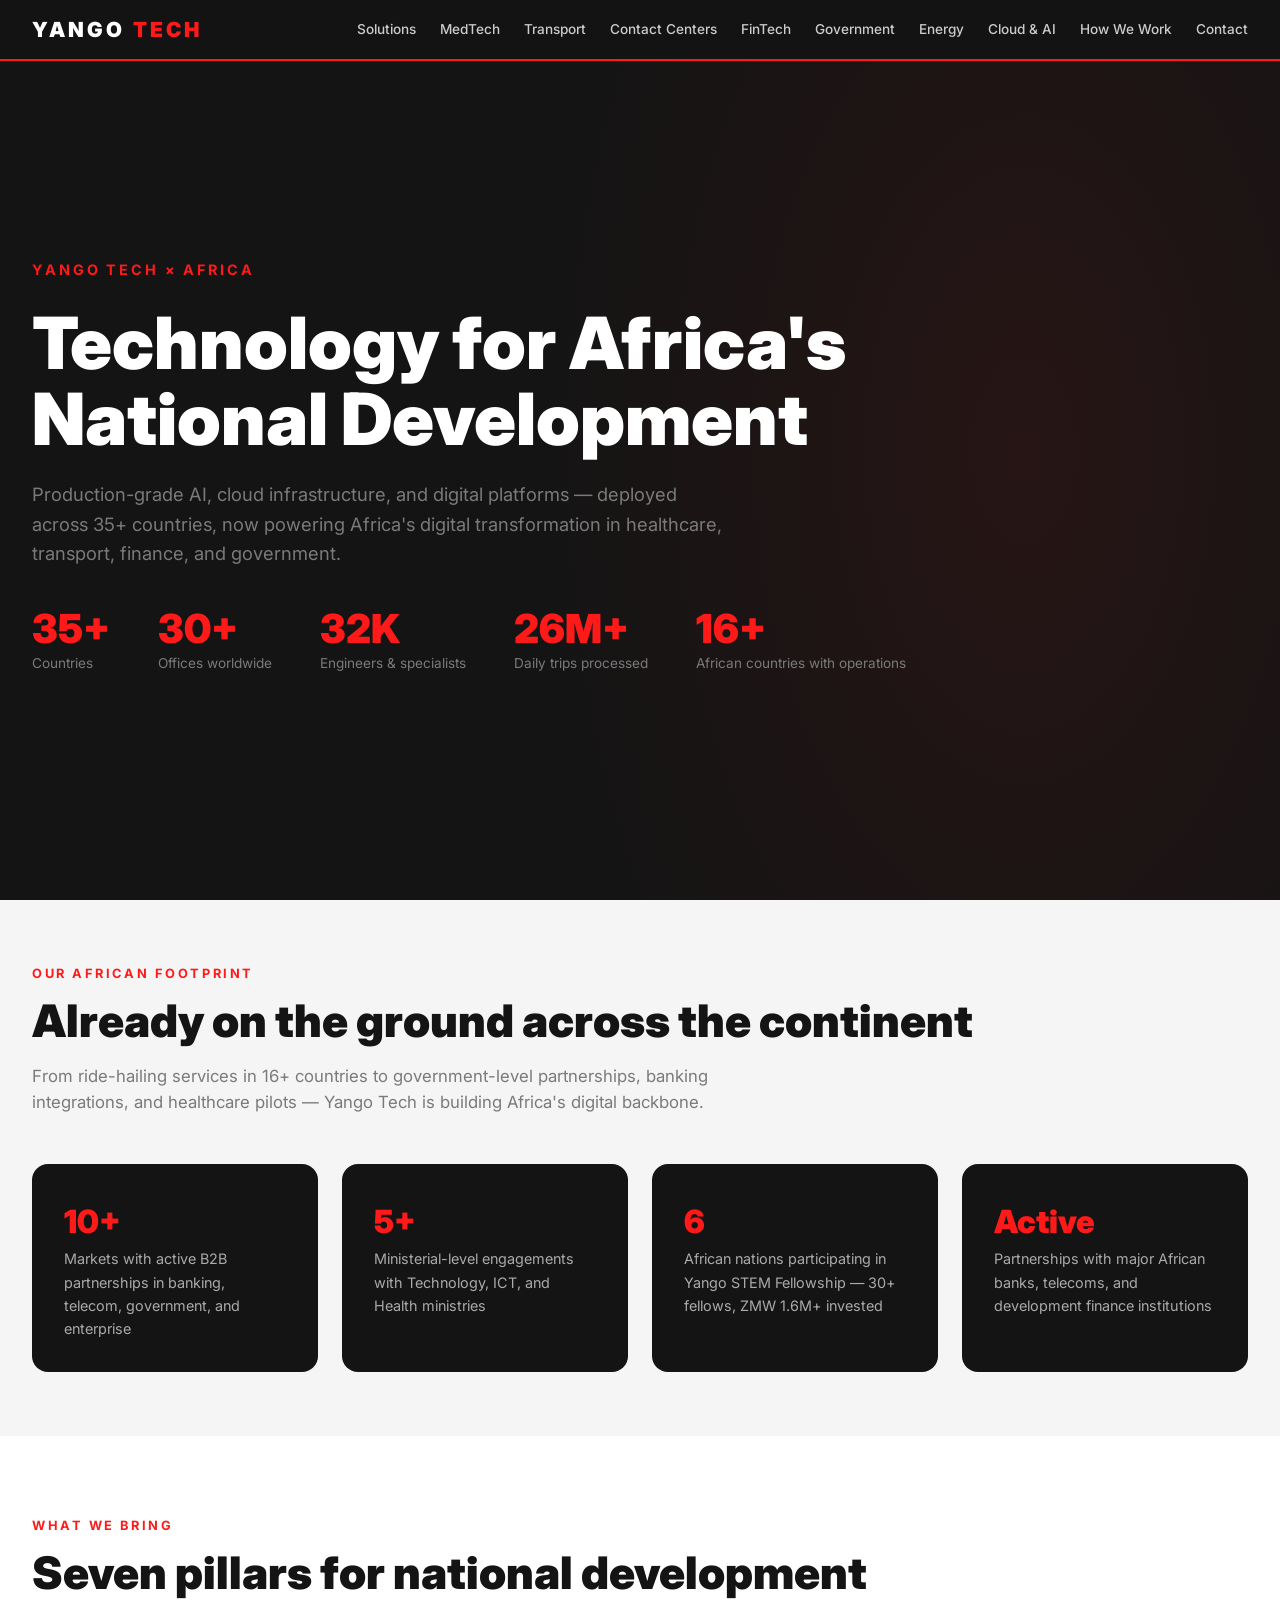
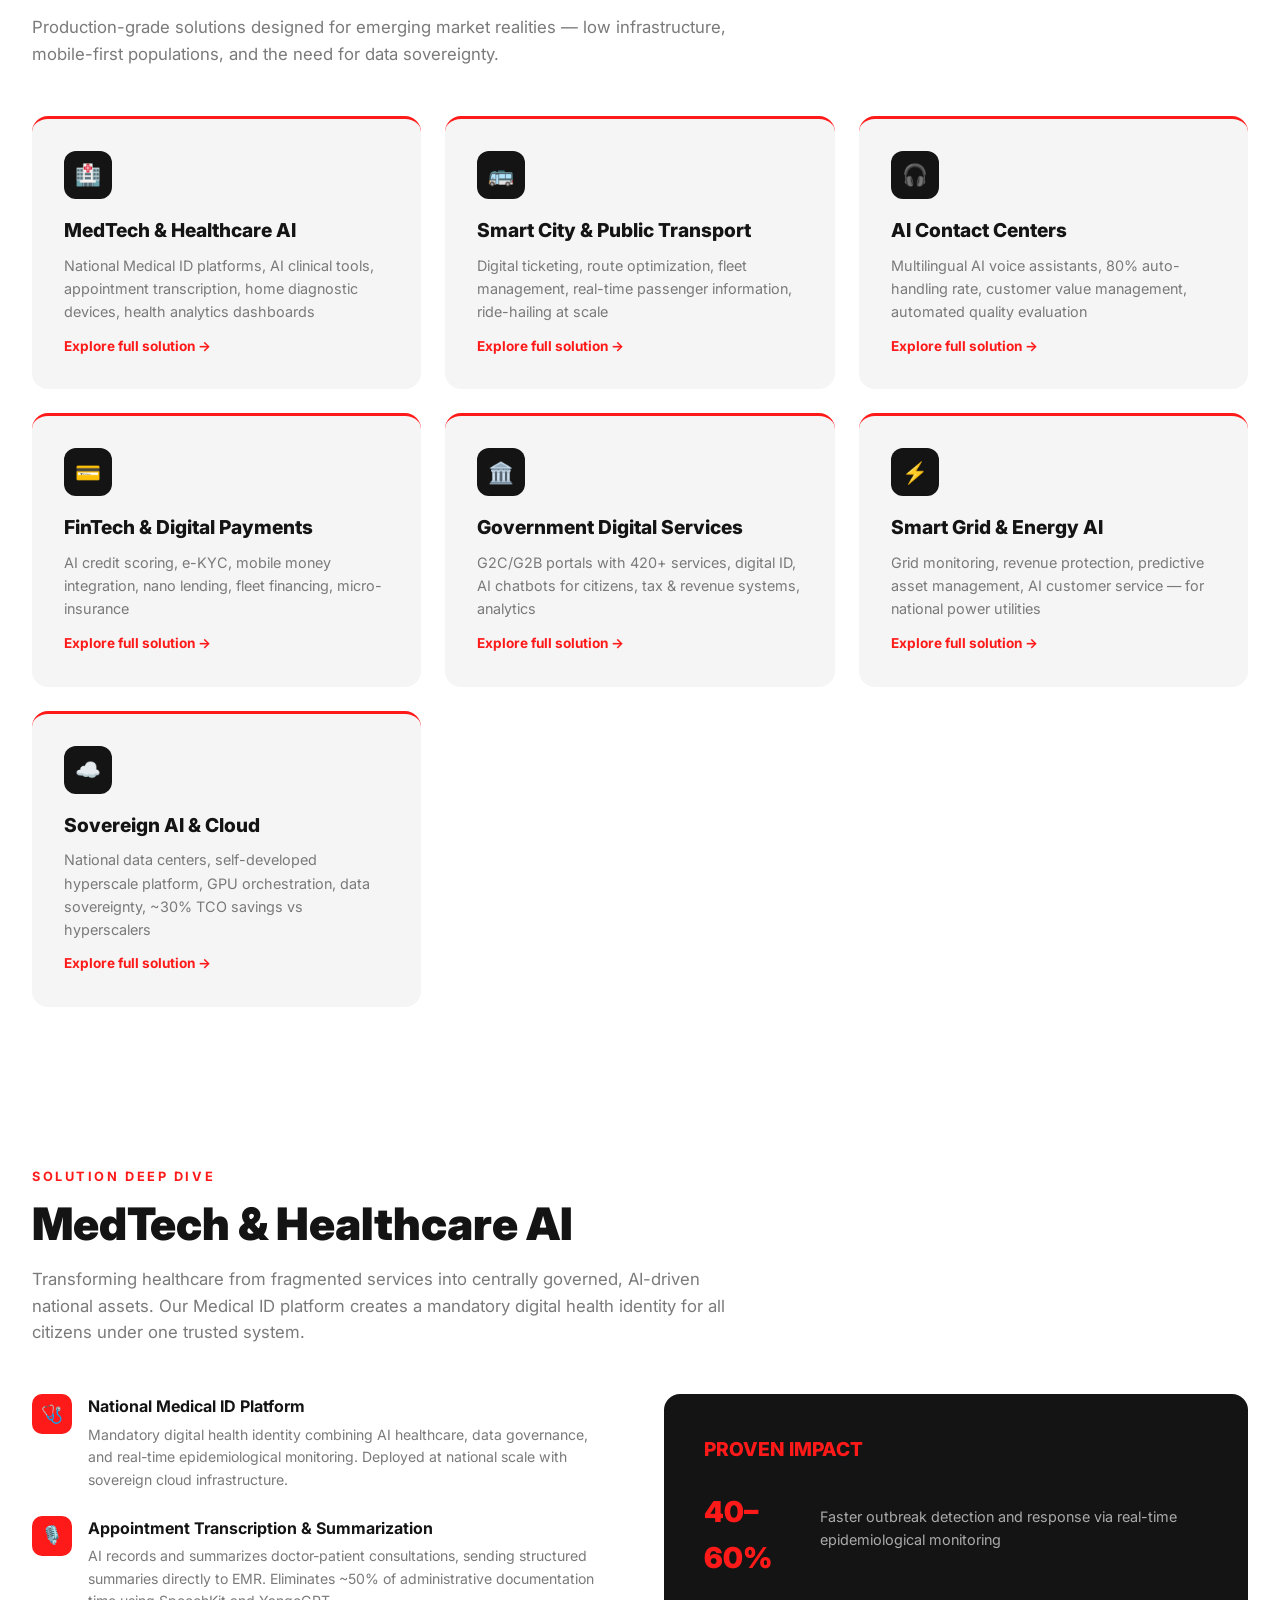
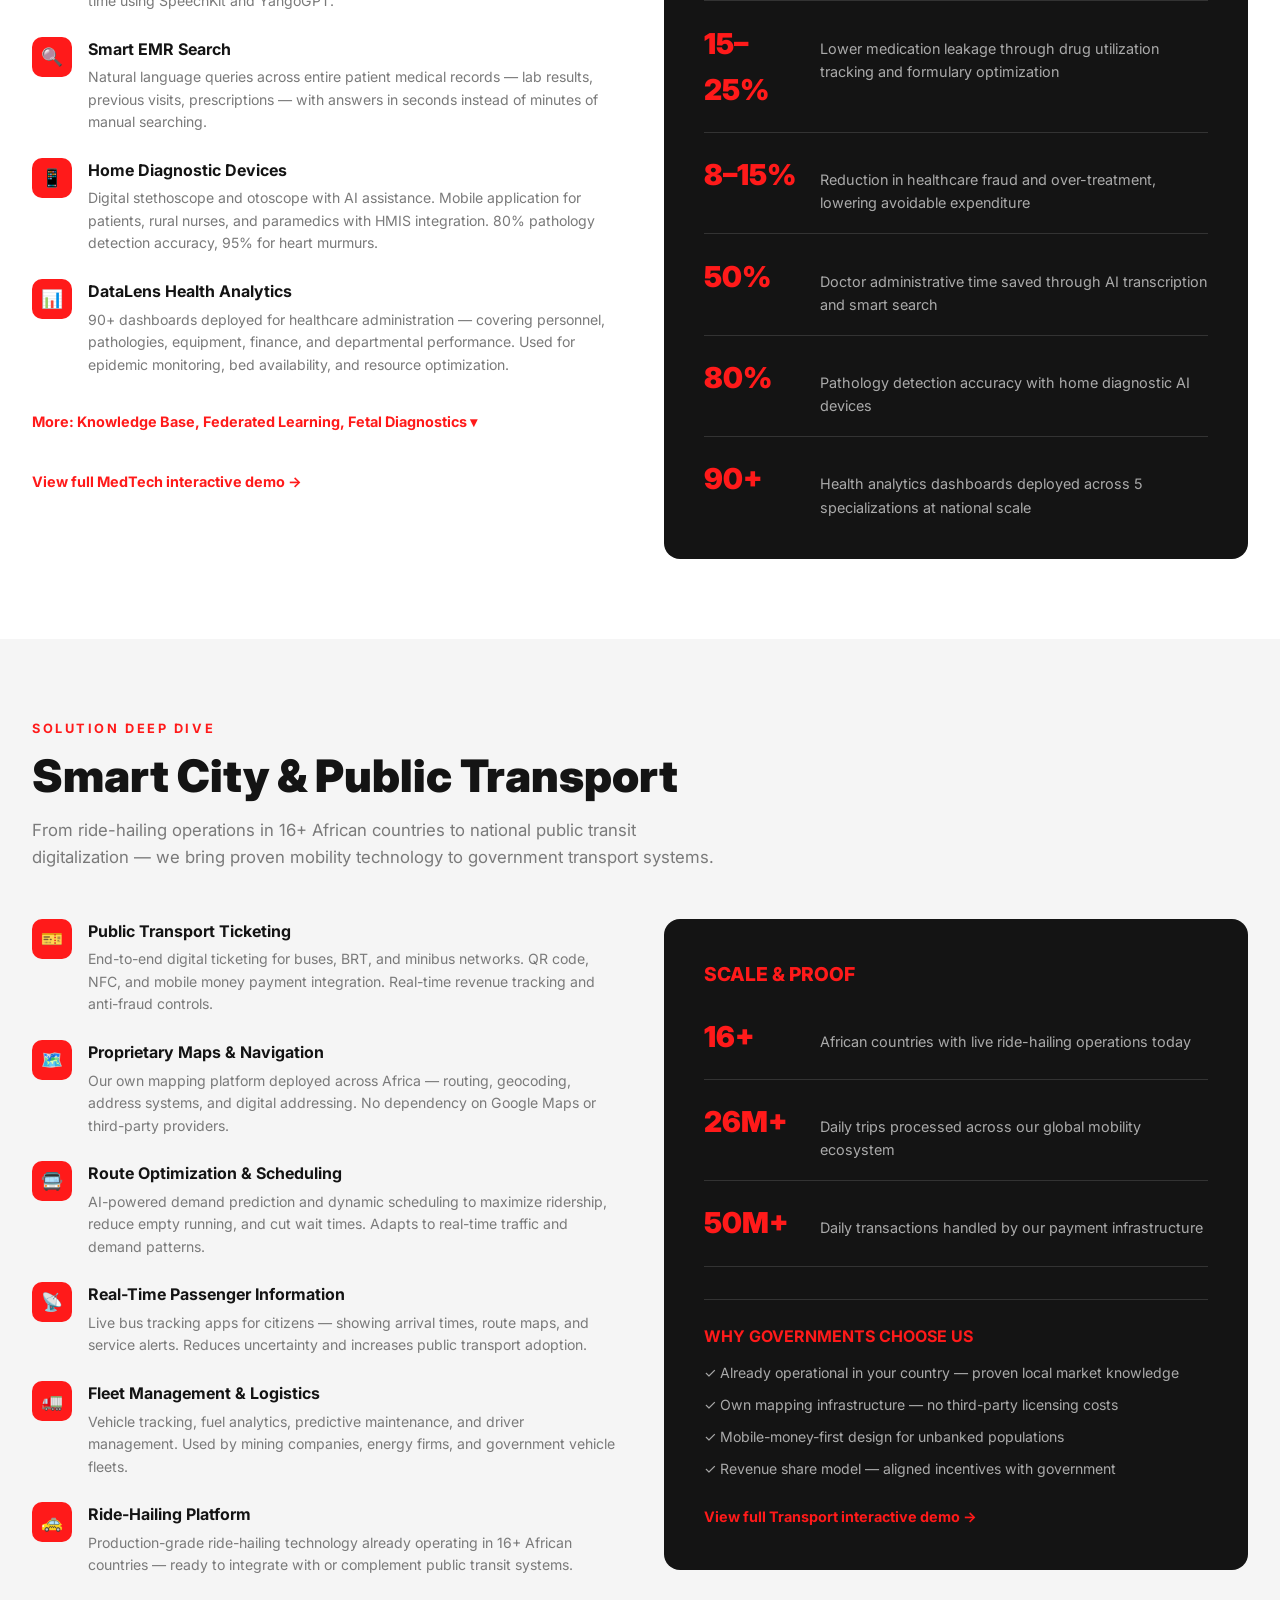
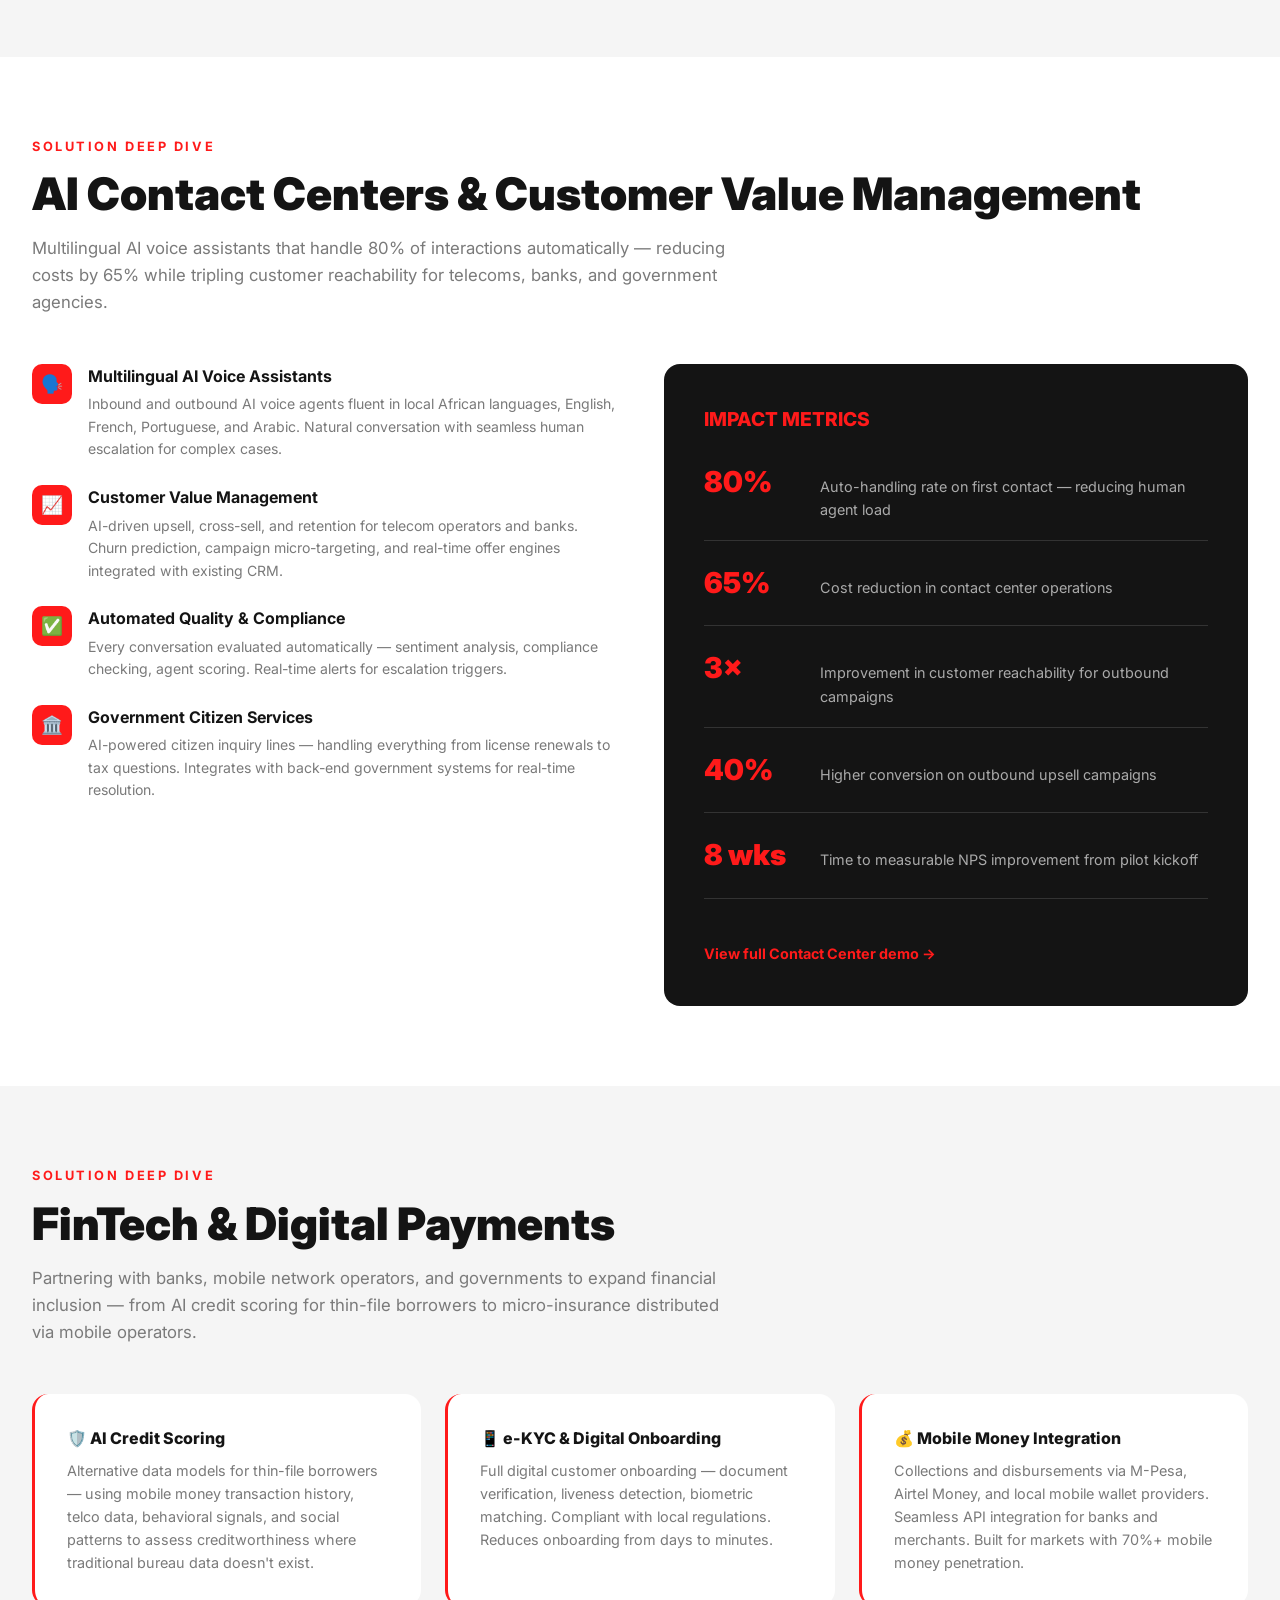
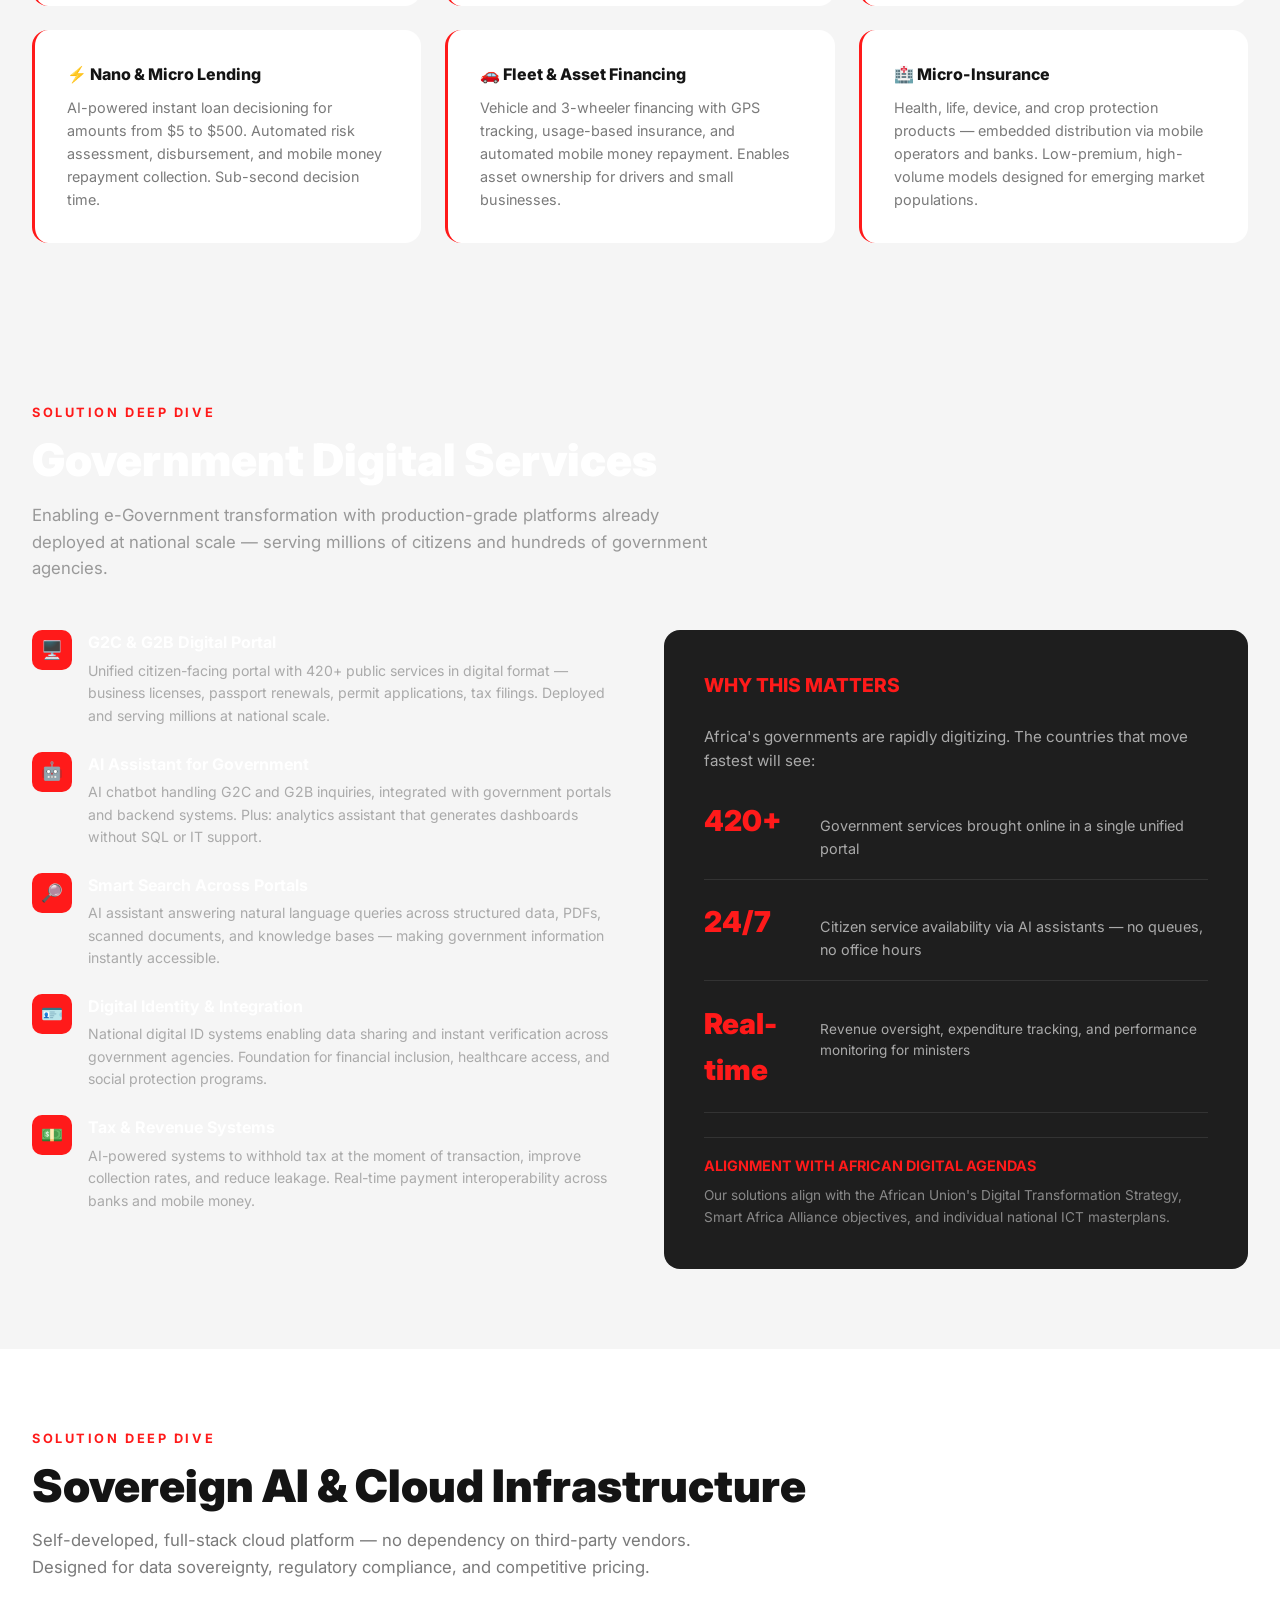
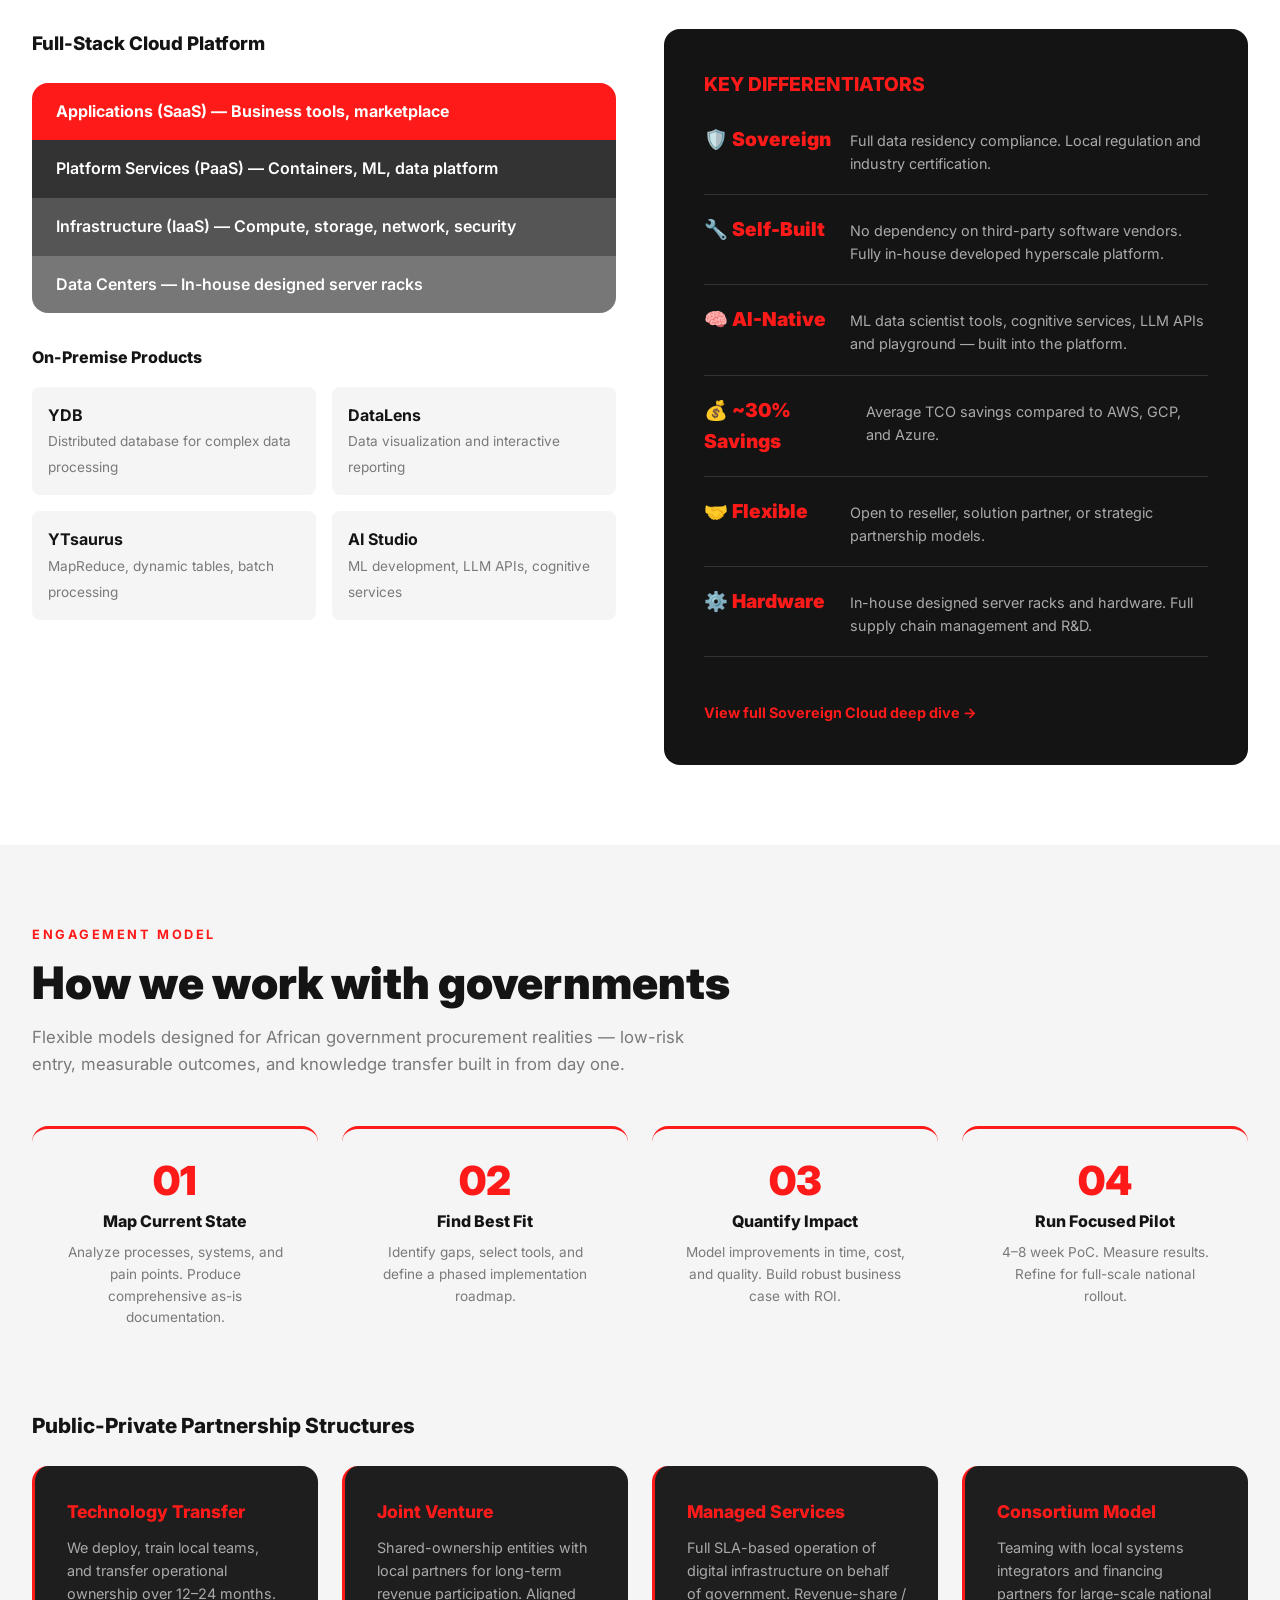
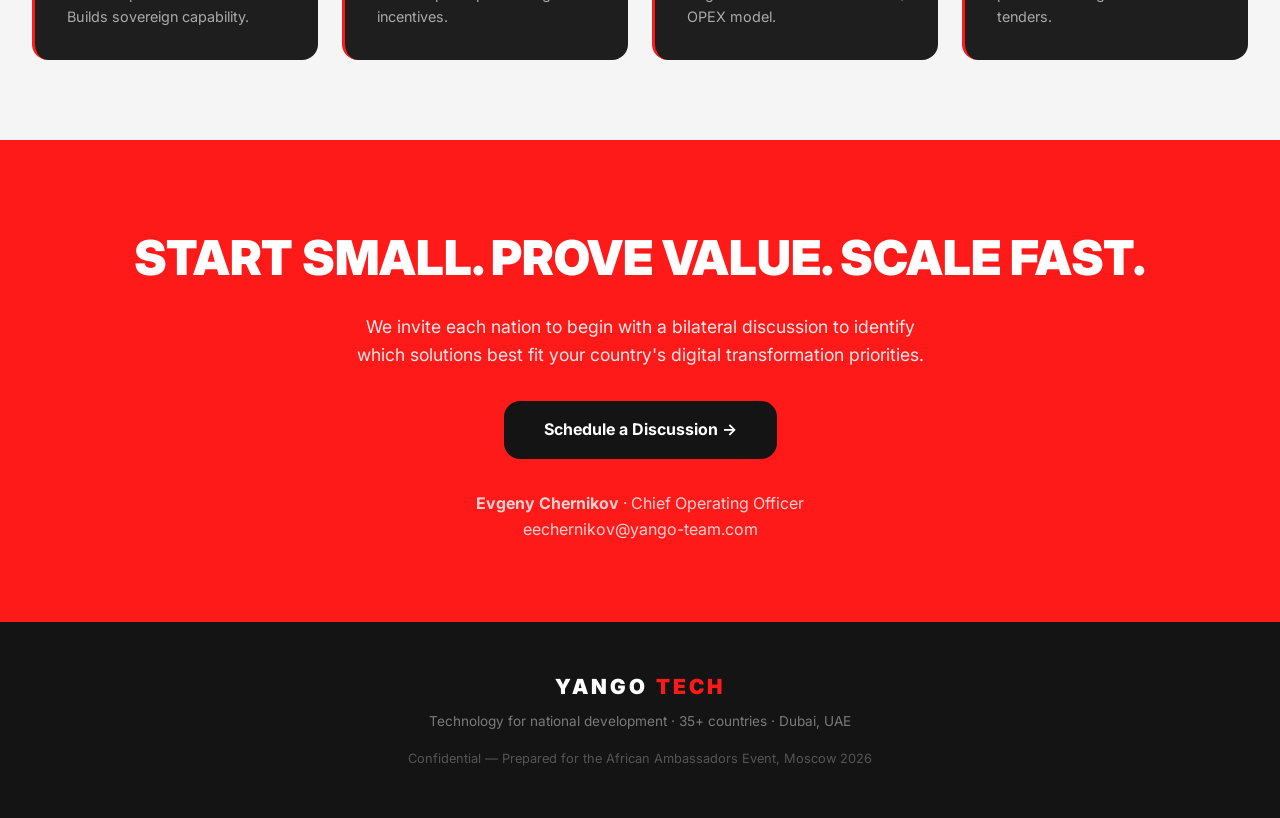
==== commit 140e30b0: "Add full page navigation to all pages and Railway deployment config - Replace index.html with update" ====
--- a/index.html
+++ b/index.html
@@ -53,6 +53,12 @@
     transition: color 0.2s;
   }
   .nav-links a:hover { color: var(--white); }
+  .hamburger { display: none; background: none; border: none; cursor: pointer; padding: 0.5rem; }
+  .hamburger span { display: block; width: 22px; height: 2px; background: #ccc; margin: 5px 0; transition: all 0.3s; }
+  .mobile-menu { display: none; position: fixed; top: 52px; left: 0; right: 0; background: rgba(20,20,20,0.98); padding: 1.5rem 2rem; flex-direction: column; gap: 1rem; border-bottom: 2px solid var(--red); z-index: 99; }
+  .mobile-menu.open { display: flex; }
+  .mobile-menu a { color: #ccc; text-decoration: none; font-size: 0.95rem; font-weight: 500; padding: 0.3rem 0; }
+  .mobile-menu a:hover { color: var(--white); }
 
   /* HERO */
   .hero {
@@ -322,6 +328,7 @@
     .steps-row { grid-template-columns: repeat(2, 1fr); }
     .hero-stats { gap: 2rem; }
     .nav-links { display: none; }
+    .hamburger { display: block; }
   }
   @media (max-width: 600px) {
     .steps-row { grid-template-columns: 1fr; }
@@ -344,11 +351,27 @@
       <a href="fintech.html">FinTech</a>
       <a href="gov-services.html">Government</a>
       <a href="energy.html">Energy</a>
+      <a href="cloud.html">Cloud &amp; AI</a>
       <a href="#how">How We Work</a>
       <a href="#contact">Contact</a>
     </div>
+    <button class="hamburger" onclick="document.getElementById('mob-menu').classList.toggle('open')" aria-label="Menu">
+      <span></span><span></span><span></span>
+    </button>
   </div>
 </nav>
+<div id="mob-menu" class="mobile-menu">
+  <a href="#solutions">Solutions</a>
+  <a href="medtech.html">MedTech</a>
+  <a href="transport.html">Transport</a>
+  <a href="contact-center.html">Contact Centers</a>
+  <a href="fintech.html">FinTech</a>
+  <a href="gov-services.html">Government</a>
+  <a href="energy.html">Energy</a>
+  <a href="cloud.html">Cloud &amp; AI</a>
+  <a href="#how">How We Work</a>
+  <a href="#contact">Contact</a>
+</div>
 
 <!-- HERO -->
 <section class="hero">
@@ -397,7 +420,7 @@
 <section id="solutions">
   <div class="section-inner">
     <div class="section-tag">What We Bring</div>
-    <h2 class="section-title">Six pillars for national development</h2>
+    <h2 class="section-title">Seven pillars for national development</h2>
     <p class="section-subtitle">Production-grade solutions designed for emerging market realities — low infrastructure, mobile-first populations, and the need for data sovereignty.</p>
     <div class="pillars-grid">
       <a href="medtech.html" style="text-decoration:none;color:inherit;"><div class="pillar-card">
@@ -436,6 +459,12 @@
         <p>Grid monitoring, revenue protection, predictive asset management, AI customer service — for national power utilities</p>
         <div style="color:var(--red);font-weight:700;font-size:.85rem;margin-top:.8rem">Explore full solution →</div>
       </div></a>
+      <a href="cloud.html" style="text-decoration:none;color:inherit;"><div class="pillar-card">
+        <div class="pillar-icon">☁️</div>
+        <h3>Sovereign AI & Cloud</h3>
+        <p>National data centers, self-developed hyperscale platform, GPU orchestration, data sovereignty, ~30% TCO savings vs hyperscalers</p>
+        <div style="color:var(--red);font-weight:700;font-size:.85rem;margin-top:.8rem">Explore full solution →</div>
+      </div></a>
     </div>
   </div>
 </section>
@@ -726,6 +755,7 @@
         <div class="impact-stat"><div class="num" style="font-size:1.2rem; min-width:130px;">💰 ~30% Savings</div><div class="desc">Average TCO savings compared to AWS, GCP, and Azure.</div></div>
         <div class="impact-stat"><div class="num" style="font-size:1.2rem; min-width:130px;">🤝 Flexible</div><div class="desc">Open to reseller, solution partner, or strategic partnership models.</div></div>
         <div class="impact-stat"><div class="num" style="font-size:1.2rem; min-width:130px;">⚙️ Hardware</div><div class="desc">In-house designed server racks and hardware. Full supply chain management and R&D.</div></div>
+        <a href="cloud.html" style="display:inline-block;color:var(--red);font-weight:700;font-size:.9rem;margin-top:1.5rem;text-decoration:none">View full Sovereign Cloud deep dive →</a>
       </div>
     </div>
   </div>
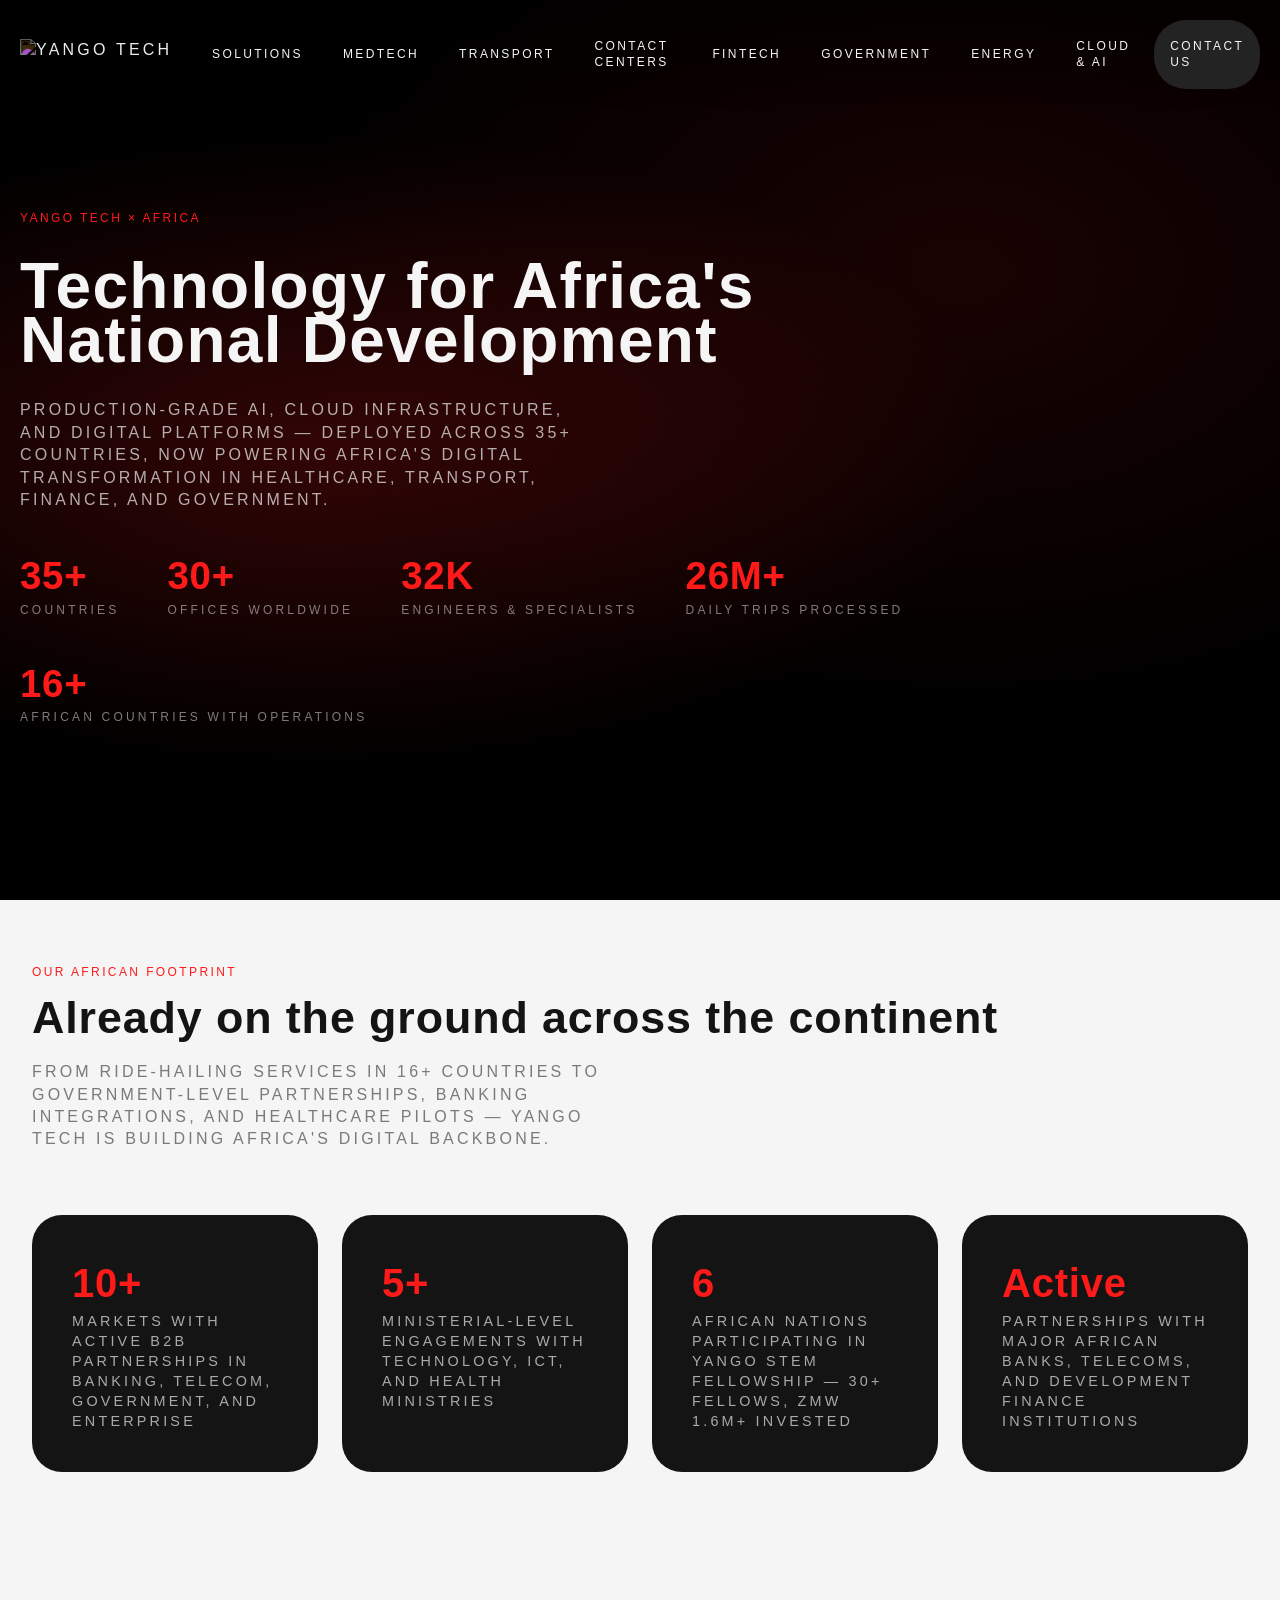
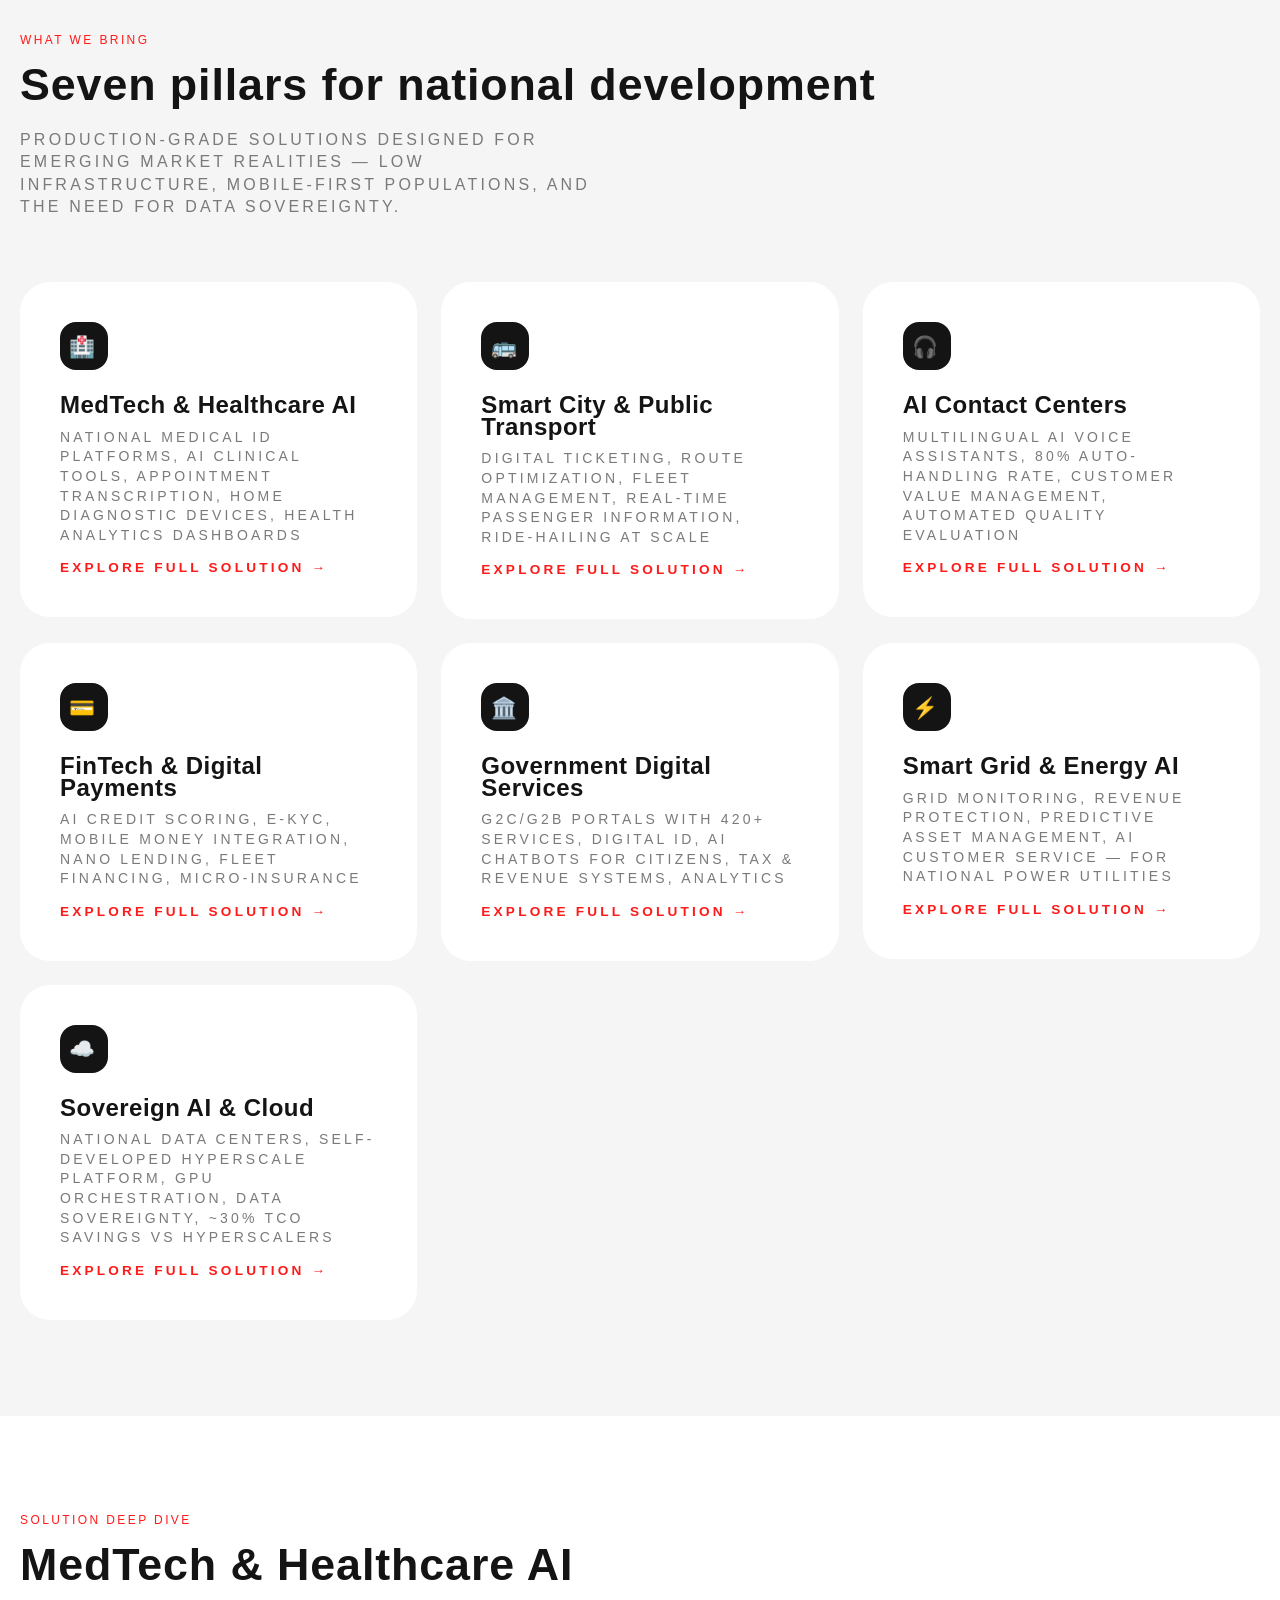
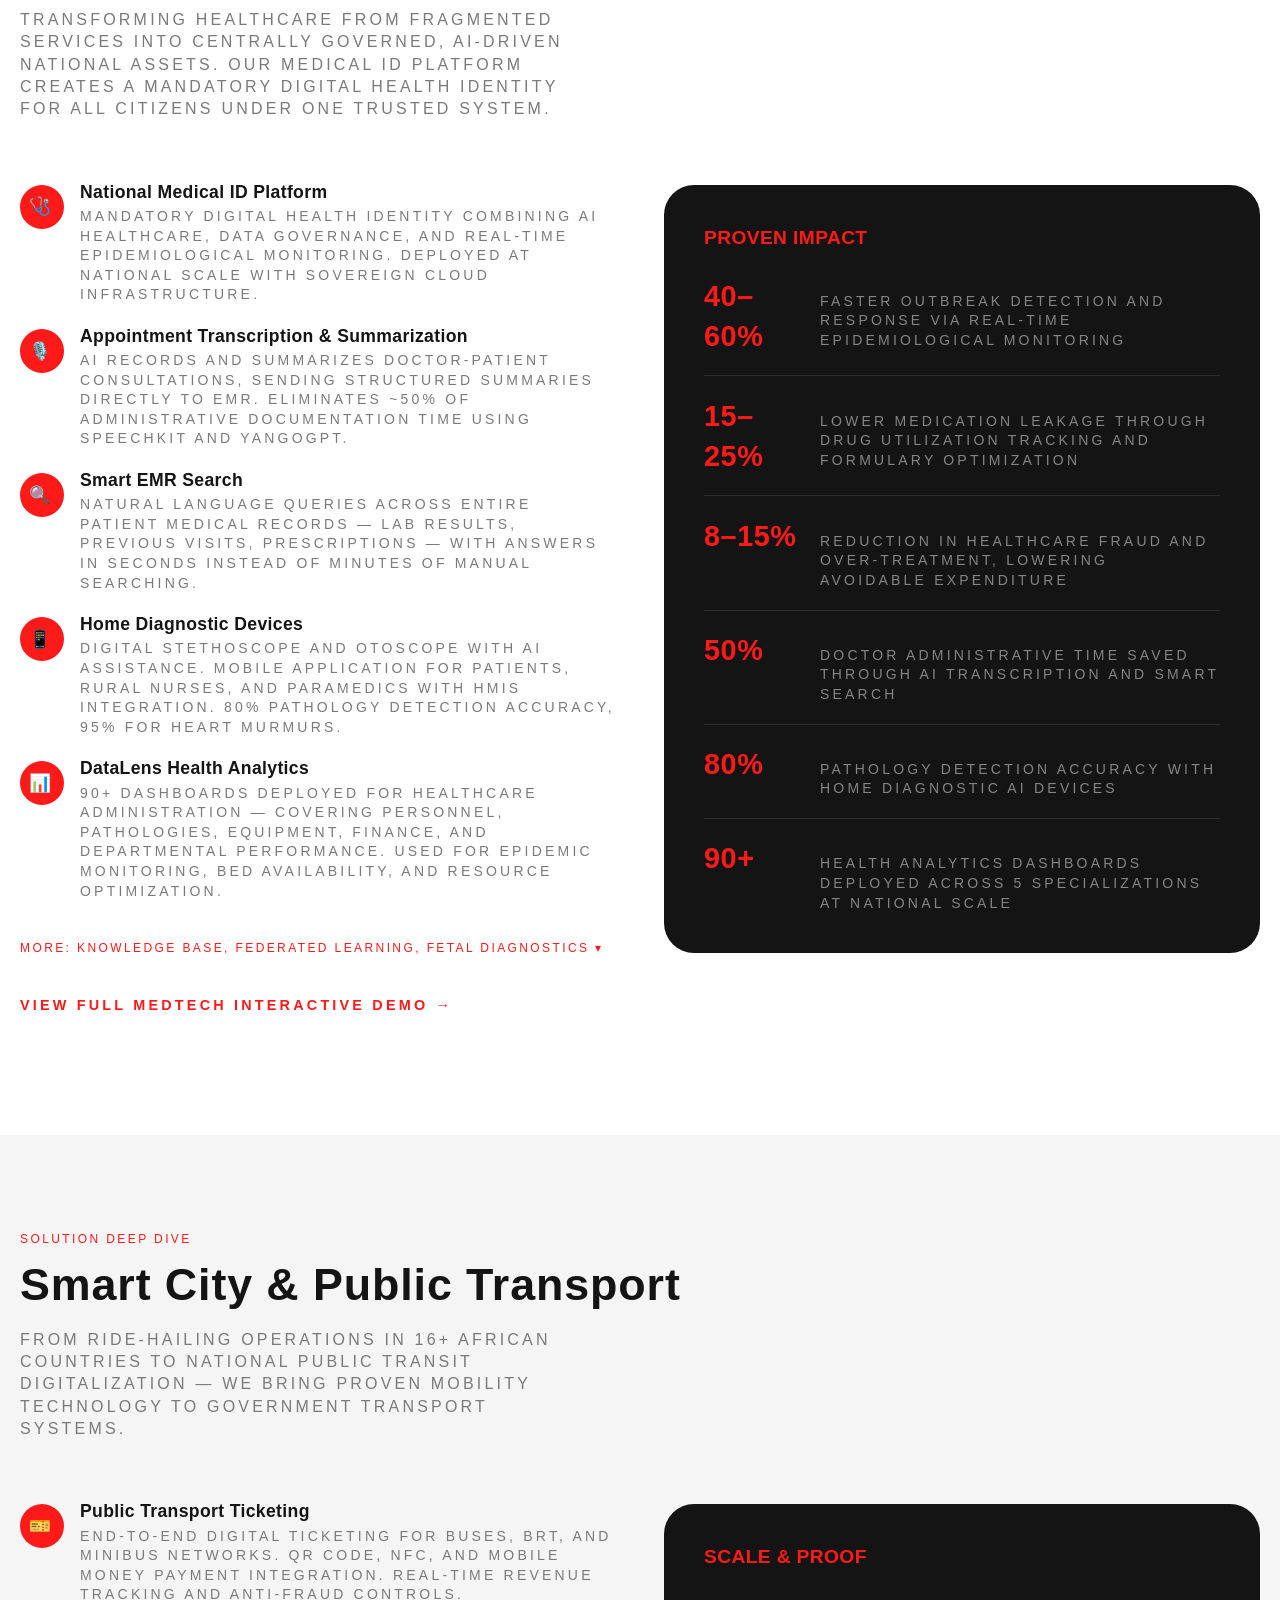
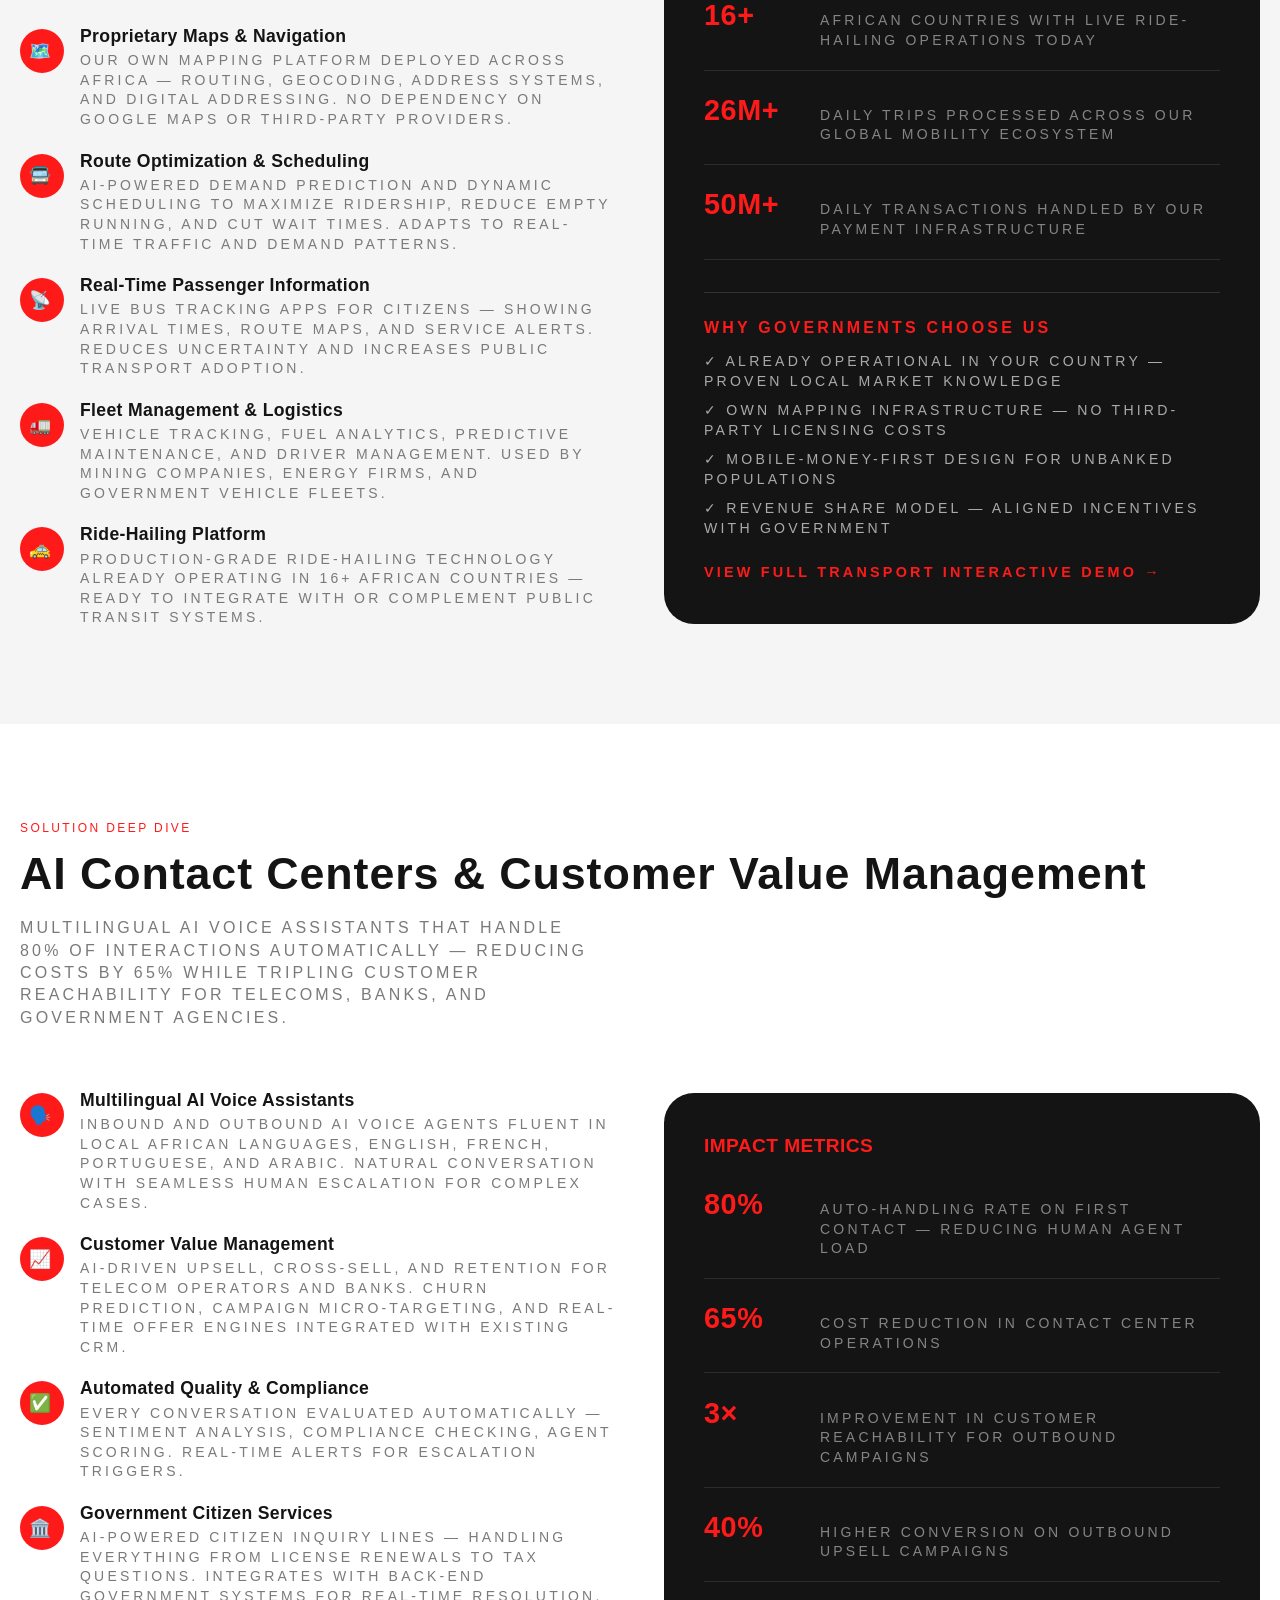
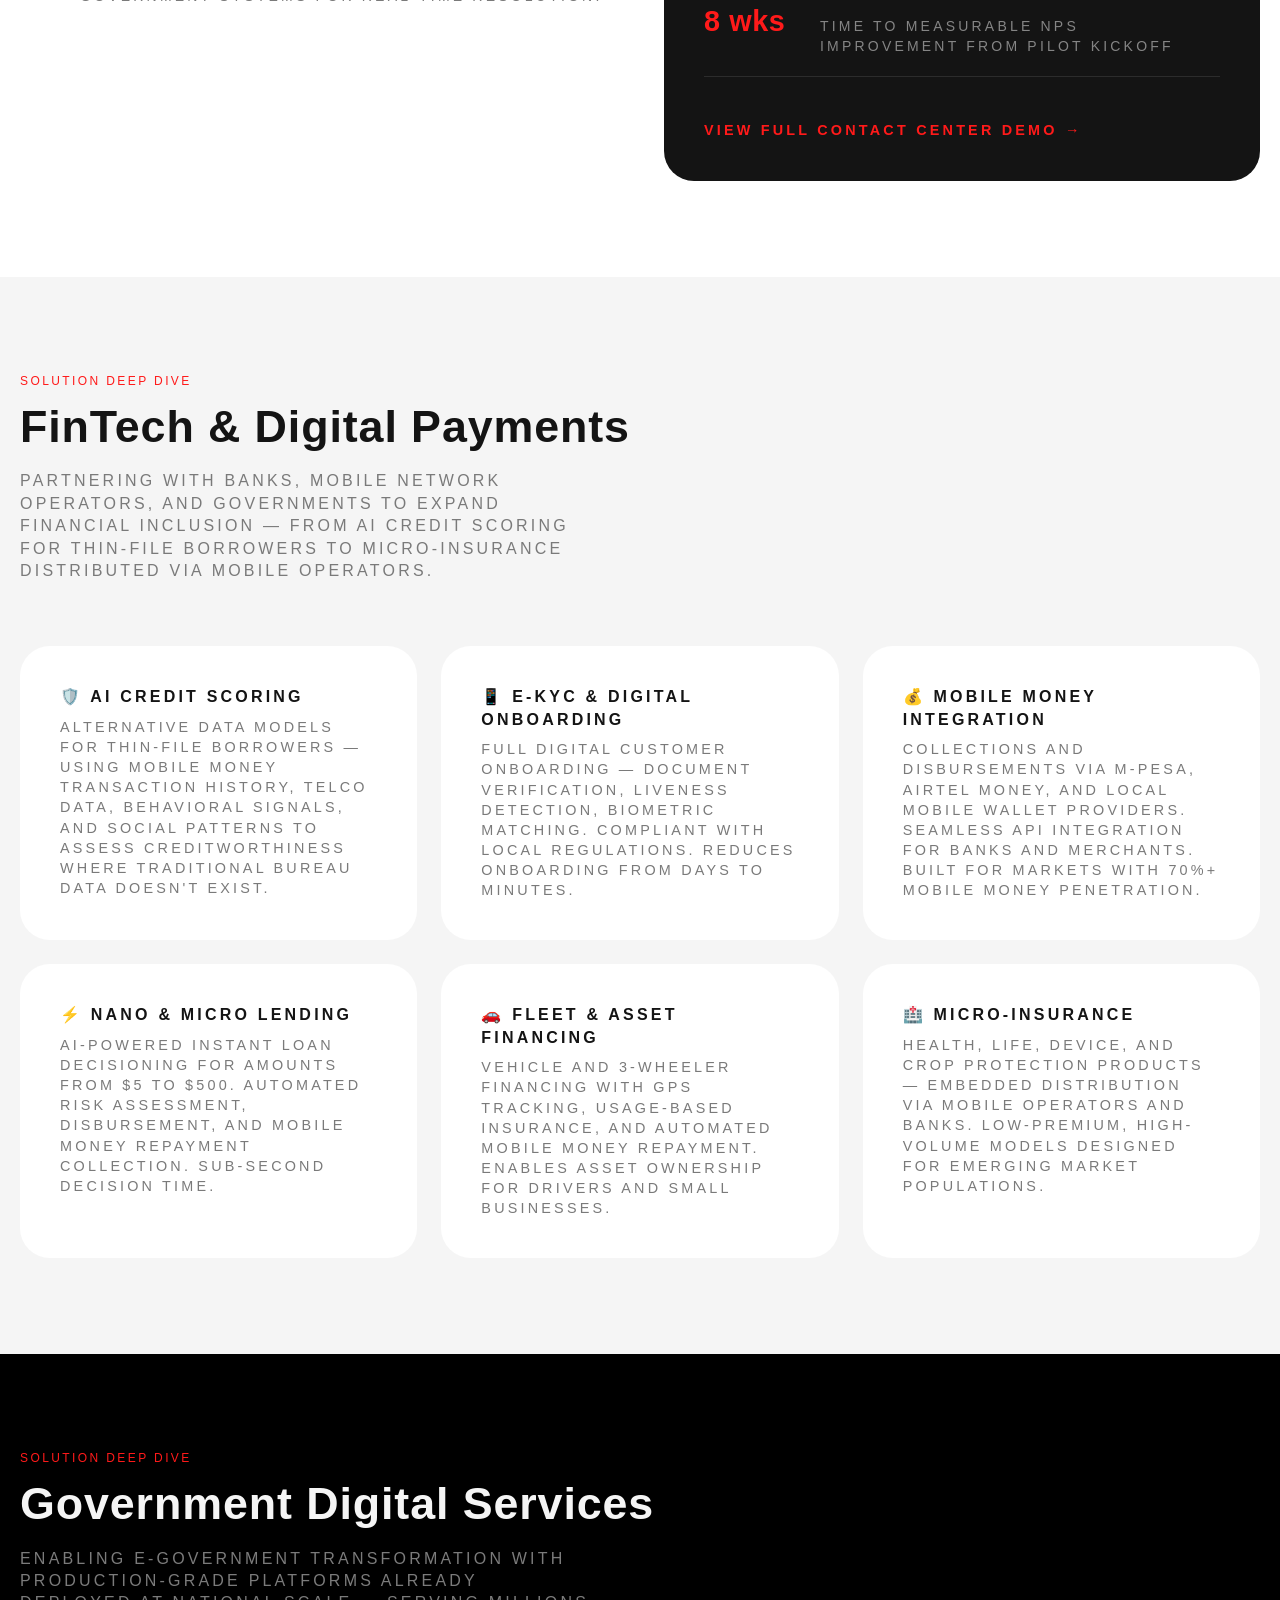
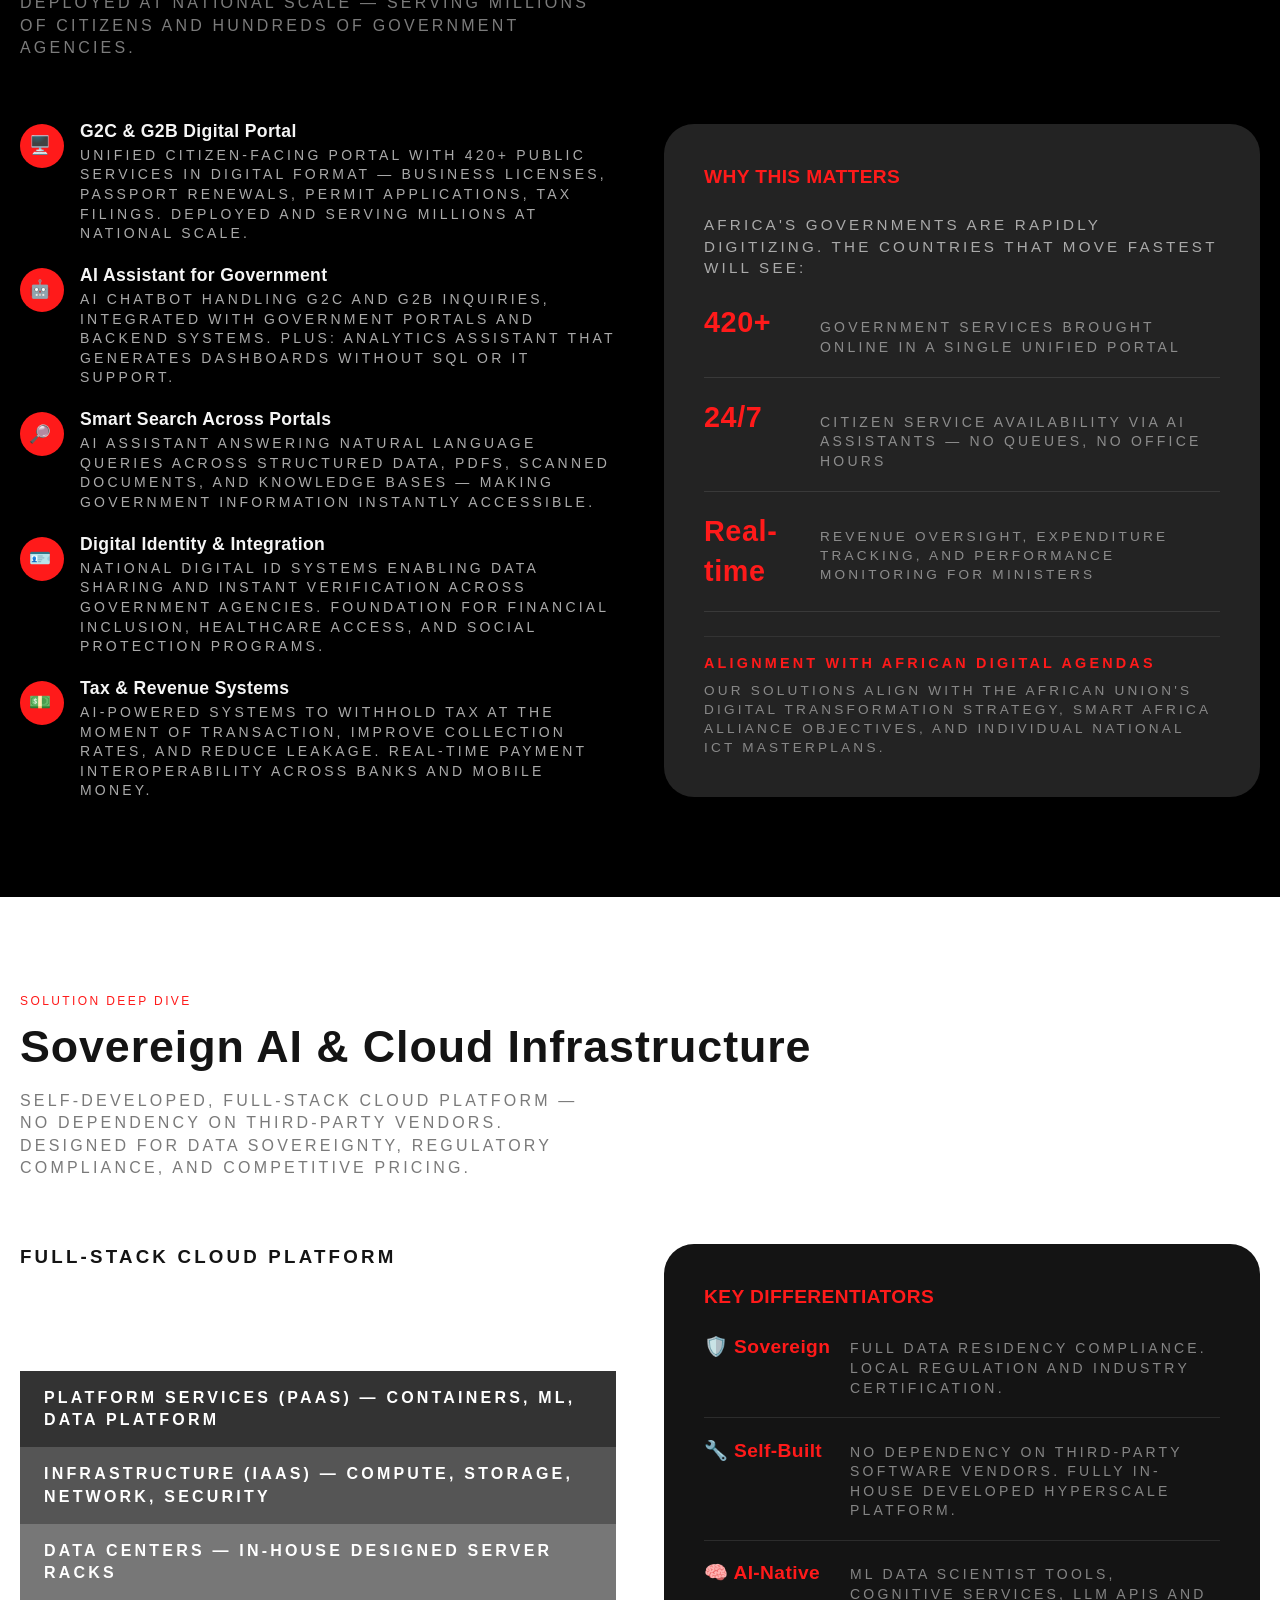
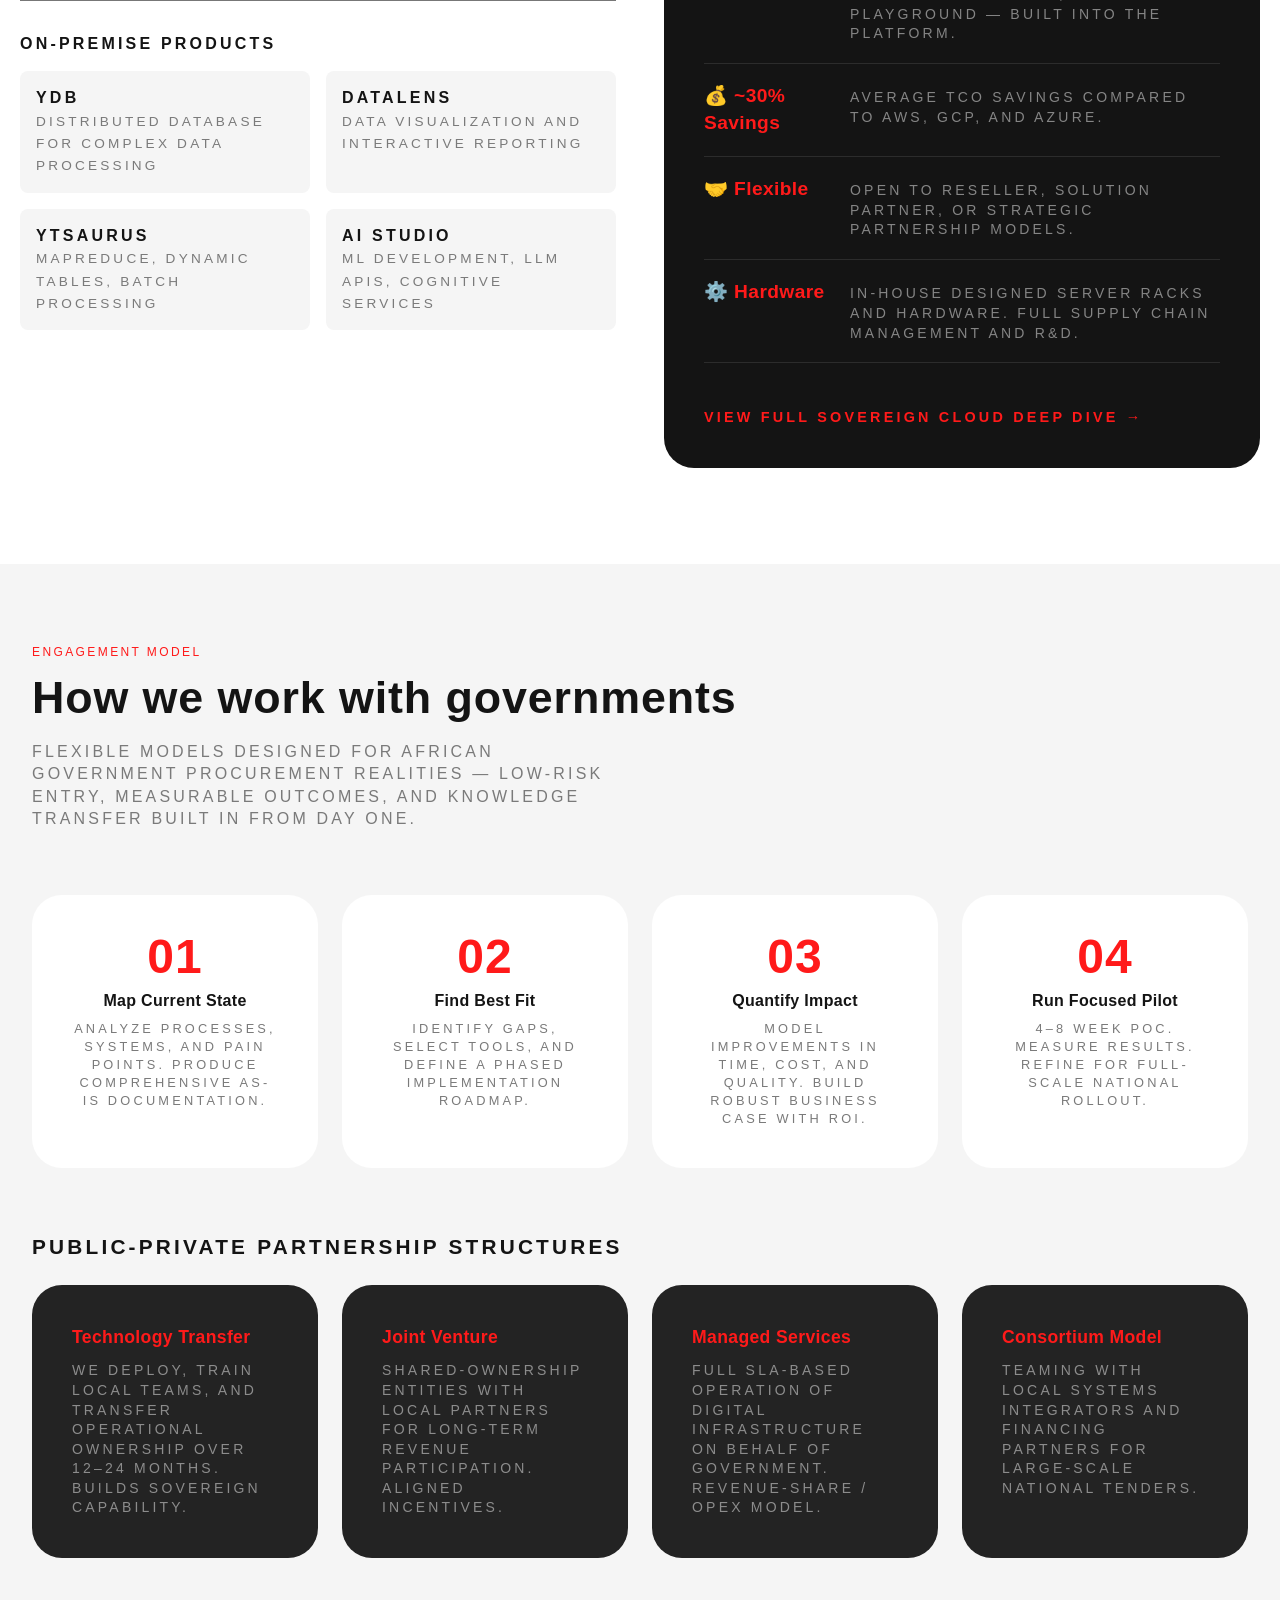
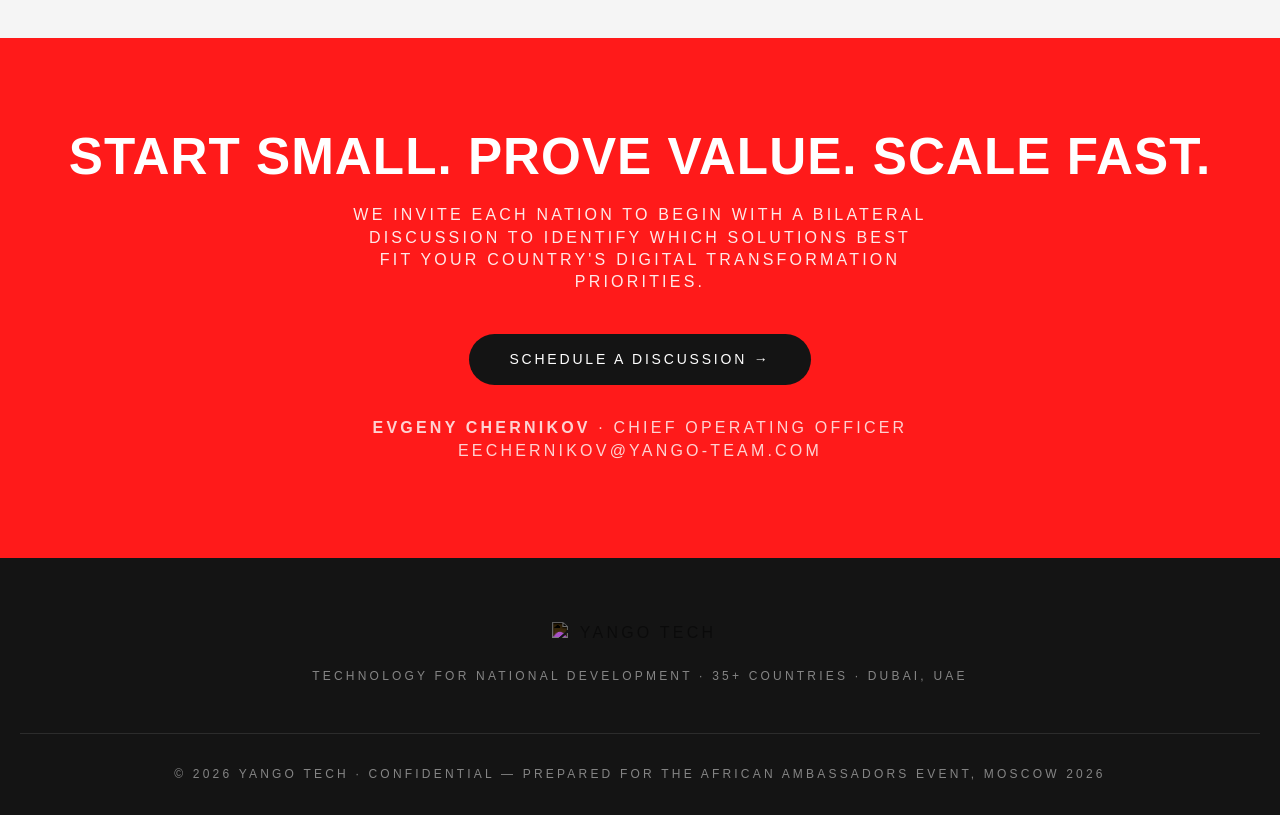
==== commit d8040b2a: "Restyle index.html to match tech.yango.com design system Replace Inter font with Yango Headline + Ya" ====
--- a/index.html
+++ b/index.html
@@ -4,75 +4,133 @@
 <meta charset="UTF-8">
 <meta name="viewport" content="width=device-width, initial-scale=1.0">
 <title>Yango Tech — Technology for Africa's National Development</title>
+<link rel="preload" as="font" href="https://yastatic.net/s3/distribution/lpc/fonts/YangoHeadline/YangoHeadline.woff2" crossorigin="anonymous">
+<link rel="preload" as="font" href="https://yastatic.net/s3/distribution/lpc/fonts/YangoGroupText/YangoGroupText-Regular.woff2" crossorigin="anonymous">
+<link rel="preload" as="font" href="https://yastatic.net/s3/distribution/lpc/fonts/YangoGroupText/YangoGroupText-Medium.woff2" crossorigin="anonymous">
 <style>
-  @import url('https://fonts.googleapis.com/css2?family=Inter:wght@400;500;600;700;900&display=swap');
-
+  /* === FONT-FACE DECLARATIONS === */
+  @font-face { font-family:"Yango Headline"; src:url("https://yastatic.net/s3/distribution/lpc/fonts/YangoHeadline/YangoHeadline.woff2") format("woff2"), url("https://yastatic.net/s3/distribution/lpc/fonts/YangoHeadline/YangoHeadline.woff") format("woff"); font-weight:900; font-style:normal; font-display:swap; }
+  @font-face { font-family:"Yango Headline"; src:url("https://yastatic.net/s3/distribution/lpc/fonts/YangoHeadline/YangoHeadline-Italic.woff2") format("woff2"), url("https://yastatic.net/s3/distribution/lpc/fonts/YangoHeadline/YangoHeadline-Italic.woff") format("woff"); font-weight:900; font-style:italic; font-display:swap; }
+  @font-face { font-family:"Yango Group Text"; src:url("https://yastatic.net/s3/distribution/lpc/fonts/YangoGroupText/YangoGroupText-Regular.woff2") format("woff2"), url("https://yastatic.net/s3/distribution/lpc/fonts/YangoGroupText/YangoGroupText-Regular.woff") format("woff"); font-weight:400; font-style:normal; font-display:swap; }
+  @font-face { font-family:"Yango Group Text"; src:url("https://yastatic.net/s3/distribution/lpc/fonts/YangoGroupText/YangoGroupText-Medium.woff2") format("woff2"), url("https://yastatic.net/s3/distribution/lpc/fonts/YangoGroupText/YangoGroupText-Medium.woff") format("woff"); font-weight:500; font-style:normal; font-display:swap; }
+  @font-face { font-family:"Yango Group Text"; src:url("https://yastatic.net/s3/distribution/lpc/fonts/YangoGroupText/YangoGroupText-Bold.woff2") format("woff2"), url("https://yastatic.net/s3/distribution/lpc/fonts/YangoGroupText/YangoGroupText-Bold.woff") format("woff"); font-weight:600; font-style:normal; font-display:swap; }
+  @font-face { font-family:"Yango Group Text"; src:url("https://yastatic.net/s3/distribution/lpc/fonts/YangoGroupText/YangoGroupText-Black.woff2") format("woff2"), url("https://yastatic.net/s3/distribution/lpc/fonts/YangoGroupText/YangoGroupText-Black.woff2") format("woff"); font-weight:900; font-style:normal; font-display:swap; }
+  @font-face { font-family:"YS Text"; src:url("https://yastatic.net/s3/home/fonts/ys/4/text-regular.woff2") format("woff2"), url("https://yastatic.net/s3/home/fonts/ys/4/text-regular.woff") format("woff"); font-weight:400; font-style:normal; font-display:swap; }
+  @font-face { font-family:"YS Text"; src:url("https://yastatic.net/s3/home/fonts/ys/4/text-medium.woff2") format("woff2"), url("https://yastatic.net/s3/home/fonts/ys/4/text-medium.woff") format("woff"); font-weight:500; font-style:normal; font-display:swap; }
+
+  /* === DESIGN TOKENS === */
   :root {
-    --red: #FF1A1A;
-    --black: #141414;
-    --white: #FFFFFF;
-    --gray-text: #7A7A7A;
-    --gray-bg: #F5F5F5;
-    --gray-border: #E5E5E5;
-    --dark-card: #1E1E1E;
-    --font-headline: 'Inter', 'Helvetica Neue', Helvetica, Arial, sans-serif;
-    --font-body: 'Inter', 'Helvetica Neue', Helvetica, Arial, sans-serif;
-    --radius: 1rem;
-    --max-w: 1280px;
-  }
-
-  * { margin: 0; padding: 0; box-sizing: border-box; }
-
-  html { scroll-behavior: smooth; }
-
+    --primary-color: #FF1A1A;
+    --body-color: #F5F5F5;
+    --text-primary: #141414;
+    --text-secondary: #7A7A7A;
+    --text-on-dark: #F5F5F5;
+    --surface-dark: #232323;
+    --surface-mid: #323232;
+    --border-color: rgba(196, 196, 196, 1);
+    --font-headline: "Yango Headline", Helvetica, Arial, sans-serif;
+    --font-body: "Yango Group Text", "YS Text", Helvetica, Arial, sans-serif;
+    --letter-spacing-body: 0.2em;
+    --letter-spacing-headline: calc(1em / 50);
+    --radius-card: 1.875rem;
+    --radius-btn: 2rem;
+    --radius-pill: 2rem;
+    --transition-fast: 0.2s ease-in-out;
+    --transition-image: 1.2s ease-in-out;
+    --max-w: 116rem;
+    --yt-padding: 1.87rem;
+  }
+  @media (max-width: 1439px) { :root { --yt-padding: 1.25rem; } }
+
+  /* === RESET & BASE === */
+  *, *::before, *::after { margin: 0; padding: 0; box-sizing: border-box; }
+  html { scroll-behavior: smooth; font-size: 16px; -webkit-font-smoothing: antialiased; -moz-osx-font-smoothing: grayscale; }
   body {
     font-family: var(--font-body);
-    color: var(--black);
-    background: var(--white);
-    line-height: 1.6;
-    -webkit-font-smoothing: antialiased;
-  }
-
-  /* NAV */
+    font-weight: 400;
+    font-size: 1rem;
+    line-height: 1.4;
+    color: var(--text-primary);
+    background-color: var(--body-color);
+    text-transform: uppercase;
+    letter-spacing: var(--letter-spacing-body);
+    font-variant-numeric: proportional-nums;
+  }
+  ::selection { background: var(--primary-color); color: white; }
+  a { color: inherit; text-decoration: none; transition: var(--transition-fast); }
+  img { max-width: 100%; height: auto; display: block; }
+
+  /* === NAVIGATION === */
   nav {
     position: fixed; top: 0; left: 0; right: 0; z-index: 100;
-    background: rgba(20,20,20,0.95);
-    backdrop-filter: blur(12px);
-    border-bottom: 2px solid var(--red);
+    padding: 1.25rem var(--yt-padding);
+  }
+  nav::before {
+    content: ""; position: absolute; inset: 0;
+    background: linear-gradient(180deg, rgba(0,0,0,0.5) 0%, transparent 100%);
+    pointer-events: none; z-index: -1;
   }
   .nav-inner {
     max-width: var(--max-w); margin: 0 auto;
     display: flex; align-items: center; justify-content: space-between;
-    padding: 0.8rem 2rem;
-  }
-  .logo { font-weight: 900; font-size: 1.3rem; color: var(--white); letter-spacing: 0.15em; }
-  .logo span { color: var(--red); }
-  .nav-links { display: flex; gap: 1.5rem; flex-wrap: wrap; }
+  }
+  .logo img { height: 30px; width: auto; filter: invert(1); }
+  .nav-links {
+    display: flex; align-items: center; gap: 0.5rem; list-style: none;
+  }
   .nav-links a {
-    color: #ccc; text-decoration: none; font-size: 0.85rem; font-weight: 500;
-    transition: color 0.2s;
-  }
-  .nav-links a:hover { color: var(--white); }
+    padding: 1.1rem 1rem;
+    font-size: 0.75rem; font-weight: 500;
+    letter-spacing: var(--letter-spacing-body);
+    text-transform: uppercase;
+    color: var(--text-on-dark);
+    text-decoration: none;
+    transition: var(--transition-fast);
+  }
+  .nav-links:hover a:not(:hover) { opacity: 0.4; }
+  .nav-links a:hover { color: var(--primary-color); }
+  .nav-cta {
+    display: inline-flex; align-items: center; justify-content: center;
+    padding: 0.75rem 1.5rem;
+    background: var(--surface-dark); color: var(--text-on-dark);
+    border: none; border-radius: var(--radius-btn);
+    font-family: var(--font-body); font-weight: 500; font-size: 0.75rem;
+    letter-spacing: var(--letter-spacing-body); text-transform: uppercase;
+    text-decoration: none; cursor: pointer; transition: var(--transition-fast);
+  }
+  .nav-cta:hover { background: var(--primary-color); color: white; }
   .hamburger { display: none; background: none; border: none; cursor: pointer; padding: 0.5rem; }
-  .hamburger span { display: block; width: 22px; height: 2px; background: #ccc; margin: 5px 0; transition: all 0.3s; }
-  .mobile-menu { display: none; position: fixed; top: 52px; left: 0; right: 0; background: rgba(20,20,20,0.98); padding: 1.5rem 2rem; flex-direction: column; gap: 1rem; border-bottom: 2px solid var(--red); z-index: 99; }
+  .hamburger span { display: block; width: 22px; height: 2px; background: var(--text-on-dark); margin: 5px 0; transition: all 0.3s; }
+  .mobile-menu {
+    display: none; position: fixed; top: 70px; left: 0; right: 0;
+    background: rgba(20,20,20,0.98); backdrop-filter: blur(12px);
+    padding: 1.5rem 2rem; flex-direction: column; gap: 1rem; z-index: 99;
+    border-bottom: 1px solid rgba(255,255,255,0.1);
+  }
   .mobile-menu.open { display: flex; }
-  .mobile-menu a { color: #ccc; text-decoration: none; font-size: 0.95rem; font-weight: 500; padding: 0.3rem 0; }
-  .mobile-menu a:hover { color: var(--white); }
-
-  /* HERO */
+  .mobile-menu a {
+    color: var(--text-on-dark); text-decoration: none;
+    font-size: 0.75rem; font-weight: 500; padding: 0.5rem 0;
+    letter-spacing: var(--letter-spacing-body); text-transform: uppercase;
+  }
+  .mobile-menu a:hover { color: var(--primary-color); }
+
+  /* === HERO === */
   .hero {
-    background: var(--black);
+    background: #000;
     min-height: 100vh;
     display: flex; align-items: center;
-    padding: 6rem 2rem 4rem;
+    padding: 6rem var(--yt-padding) 4rem;
     position: relative;
     overflow: hidden;
+    color: var(--text-on-dark);
   }
   .hero::before {
     content: '';
-    position: absolute; top: -50%; right: -20%; width: 80%; height: 200%;
-    background: radial-gradient(ellipse, rgba(255,26,26,0.08) 0%, transparent 70%);
+    position: absolute; inset: 0;
+    background:
+      radial-gradient(ellipse at 25% 50%, rgba(255,26,26,0.2) 0%, transparent 50%),
+      radial-gradient(ellipse at 75% 30%, rgba(255,26,26,0.1) 0%, transparent 50%);
     pointer-events: none;
   }
   .hero-inner {
@@ -80,27 +138,30 @@
     width: 100%;
   }
   .hero-tag {
-    color: var(--red); font-size: 0.9rem; font-weight: 700;
-    letter-spacing: 0.2em; text-transform: uppercase;
-    margin-bottom: 1.5rem;
+    font-family: var(--font-body);
+    color: var(--primary-color); font-size: 0.75rem; font-weight: 500;
+    letter-spacing: var(--letter-spacing-body); text-transform: uppercase;
+    margin-bottom: 2rem;
     display: inline-block;
     animation: fadeUp 0.8s ease-out;
   }
   .hero h1 {
     font-family: var(--font-headline);
-    font-size: clamp(2.5rem, 6vw, 4.5rem);
+    font-size: clamp(3rem, 5vw, 6.25rem);
     font-weight: 900;
-    color: var(--white);
-    line-height: 1.05;
-    max-width: 900px;
-    margin-bottom: 1.5rem;
+    color: var(--text-on-dark);
+    line-height: 85%;
+    letter-spacing: var(--letter-spacing-headline);
+    max-width: 50rem;
+    margin-bottom: 2rem;
+    text-transform: none;
     animation: fadeUp 0.8s ease-out 0.1s both;
   }
   .hero p {
-    color: var(--gray-text);
-    font-size: 1.15rem;
-    max-width: 700px;
-    margin-bottom: 2.5rem;
+    color: rgba(245,245,245,0.7);
+    font-size: 1rem;
+    max-width: 36rem;
+    margin-bottom: 3rem;
     animation: fadeUp 0.8s ease-out 0.2s both;
   }
   .hero-stats {
@@ -108,79 +169,84 @@
     animation: fadeUp 0.8s ease-out 0.3s both;
   }
   .hero-stat .num {
-    font-size: 2.5rem; font-weight: 900; color: var(--red);
-    line-height: 1;
-  }
-  .hero-stat .label { color: var(--gray-text); font-size: 0.85rem; margin-top: 0.3rem; }
+    font-family: var(--font-headline);
+    font-size: clamp(2rem, 3vw, 3rem); font-weight: 900; color: var(--primary-color);
+    line-height: 90%; letter-spacing: var(--letter-spacing-headline);
+    text-transform: none;
+  }
+  .hero-stat .label {
+    color: rgba(245,245,245,0.5); font-size: 0.75rem; font-weight: 500;
+    margin-top: 0.5rem;
+  }
 
   @keyframes fadeUp {
     from { opacity: 0; transform: translateY(30px); }
     to { opacity: 1; transform: translateY(0); }
   }
 
-  /* SECTIONS */
-  section { padding: 5rem 2rem; }
+  /* === SECTIONS === */
+  section { padding: 6rem var(--yt-padding); }
   .section-inner { max-width: var(--max-w); margin: 0 auto; }
   .section-tag {
-    color: var(--red); font-size: 0.8rem; font-weight: 700;
-    letter-spacing: 0.2em; text-transform: uppercase;
-    margin-bottom: 0.8rem;
+    color: var(--primary-color); font-size: 0.75rem; font-weight: 500;
+    letter-spacing: var(--letter-spacing-body); text-transform: uppercase;
+    margin-bottom: 1rem;
   }
   .section-title {
     font-family: var(--font-headline);
-    font-size: clamp(1.8rem, 4vw, 2.8rem);
+    font-size: clamp(2rem, 3.5vw, 3.85rem);
     font-weight: 900;
-    line-height: 1.1;
-    margin-bottom: 1rem;
+    line-height: 90%;
+    letter-spacing: var(--letter-spacing-headline);
+    margin-bottom: 1.5rem;
+    text-transform: none;
   }
   .section-subtitle {
-    color: var(--gray-text);
-    font-size: 1.05rem;
-    max-width: 700px;
-    margin-bottom: 3rem;
-  }
-
-  /* DARK SECTIONS */
-  .dark-section { background: var(--black); color: var(--white); }
-  .dark-section .section-subtitle { color: #999; }
-
-  /* PILLARS GRID */
+    color: var(--text-secondary);
+    font-size: 1rem;
+    max-width: 36rem;
+    margin-bottom: 4rem;
+  }
+
+  /* === DARK SECTIONS === */
+  .dark-section { background: #000; color: var(--text-on-dark); }
+  .dark-section .section-subtitle { color: rgba(245,245,245,0.5); }
+
+  /* === PILLARS GRID === */
   .pillars-grid {
     display: grid;
     grid-template-columns: repeat(auto-fit, minmax(350px, 1fr));
     gap: 1.5rem;
   }
   .pillar-card {
-    background: var(--gray-bg);
-    border-radius: var(--radius);
-    padding: 2rem;
-    border-top: 3px solid var(--red);
-    transition: transform 0.3s, box-shadow 0.3s;
+    background: white;
+    border-radius: var(--radius-card);
+    padding: 2.5rem;
+    transition: var(--transition-fast);
     cursor: default;
   }
-  .pillar-card:hover {
-    transform: translateY(-4px);
-    box-shadow: 0 12px 40px rgba(0,0,0,0.08);
-  }
+  .pillar-card:hover { opacity: 0.85; }
   .pillar-icon {
     width: 48px; height: 48px;
-    background: var(--black);
-    border-radius: 12px;
+    background: var(--text-primary);
+    border-radius: 1rem;
     display: flex; align-items: center; justify-content: center;
-    margin-bottom: 1rem;
-    font-size: 1.3rem; color: var(--white);
+    margin-bottom: 1.5rem;
+    font-size: 1.3rem; color: white;
   }
   .pillar-card h3 {
-    font-size: 1.2rem; font-weight: 800;
-    margin-bottom: 0.5rem;
-  }
-  .pillar-card p { color: var(--gray-text); font-size: 0.9rem; }
-
-  /* SOLUTION DEEP DIVE */
-  .solution-section { padding: 5rem 2rem; }
-  .solution-section:nth-child(even) { background: var(--gray-bg); }
-
-  .solution-header { margin-bottom: 3rem; }
+    font-family: var(--font-headline);
+    font-size: 1.5rem; font-weight: 900;
+    line-height: 90%; letter-spacing: var(--letter-spacing-headline);
+    margin-bottom: 0.75rem;
+    text-transform: none;
+  }
+  .pillar-card p { color: var(--text-secondary); font-size: 0.875rem; }
+
+  /* === SOLUTION DEEP DIVE === */
+  .solution-section { padding: 6rem var(--yt-padding); }
+
+  .solution-header { margin-bottom: 4rem; }
   .solution-grid {
     display: grid;
     grid-template-columns: 1fr 1fr;
@@ -193,124 +259,159 @@
     display: flex; gap: 1rem; align-items: flex-start;
   }
   .feature-icon {
-    width: 40px; height: 40px; min-width: 40px;
-    background: var(--red);
-    border-radius: 10px;
+    width: 44px; height: 44px; min-width: 44px;
+    background: var(--primary-color);
+    border-radius: var(--radius-card);
     display: flex; align-items: center; justify-content: center;
     color: white; font-size: 1.1rem;
   }
-  .feature-item h4 { font-size: 1rem; font-weight: 700; margin-bottom: 0.25rem; }
-  .feature-item p { color: var(--gray-text); font-size: 0.88rem; }
+  .feature-item h4 {
+    font-family: var(--font-headline);
+    font-size: 1.1rem; font-weight: 900;
+    line-height: 90%; letter-spacing: var(--letter-spacing-headline);
+    margin-bottom: 0.4rem;
+    text-transform: none;
+  }
+  .feature-item p { color: var(--text-secondary); font-size: 0.875rem; }
 
   .impact-box {
-    background: var(--black);
-    border-radius: var(--radius);
+    background: var(--text-primary);
+    border-radius: var(--radius-card);
     padding: 2.5rem;
-    color: var(--white);
-  }
-  .impact-box h3 { color: var(--red); font-size: 1.2rem; font-weight: 800; margin-bottom: 1.5rem; }
+    color: var(--text-on-dark);
+  }
+  .impact-box h3 {
+    color: var(--primary-color); font-family: var(--font-headline);
+    font-size: 1.2rem; font-weight: 900; margin-bottom: 1.5rem;
+    letter-spacing: var(--letter-spacing-headline); text-transform: none;
+  }
   .impact-stat {
     display: flex; align-items: baseline; gap: 1rem;
     margin-bottom: 1.2rem;
     padding-bottom: 1.2rem;
-    border-bottom: 1px solid #333;
+    border-bottom: 1px solid rgba(255,255,255,0.1);
   }
   .impact-stat:last-child { border: none; margin-bottom: 0; padding-bottom: 0; }
   .impact-stat .num {
-    font-size: 1.8rem; font-weight: 900; color: var(--red);
+    font-family: var(--font-headline);
+    font-size: 1.8rem; font-weight: 900; color: var(--primary-color);
     min-width: 100px;
-  }
-  .impact-stat .desc { color: #aaa; font-size: 0.9rem; }
-
-  /* PPP SECTION */
+    letter-spacing: var(--letter-spacing-headline);
+    text-transform: none;
+  }
+  .impact-stat .desc { color: rgba(245,245,245,0.5); font-size: 0.875rem; }
+
+  /* === PPP SECTION === */
   .ppp-grid {
     display: grid;
     grid-template-columns: repeat(auto-fit, minmax(260px, 1fr));
     gap: 1.5rem;
   }
   .ppp-card {
-    background: var(--dark-card);
-    border-radius: var(--radius);
-    padding: 2rem;
-    border-left: 3px solid var(--red);
-  }
-  .ppp-card h3 { color: var(--red); font-size: 1.1rem; font-weight: 800; margin-bottom: 0.6rem; }
-  .ppp-card p { color: #aaa; font-size: 0.9rem; }
-
-  /* ENGAGEMENT MODEL */
+    background: var(--surface-dark);
+    border-radius: var(--radius-card);
+    padding: 2.5rem;
+  }
+  .ppp-card h3 {
+    color: var(--primary-color); font-family: var(--font-headline);
+    font-size: 1.1rem; font-weight: 900; margin-bottom: 0.75rem;
+    letter-spacing: var(--letter-spacing-headline); text-transform: none;
+  }
+  .ppp-card p { color: rgba(245,245,245,0.5); font-size: 0.875rem; }
+
+  /* === ENGAGEMENT MODEL === */
   .steps-row {
     display: grid;
     grid-template-columns: repeat(4, 1fr);
     gap: 1.5rem;
-    margin-bottom: 3rem;
+    margin-bottom: 4rem;
   }
   .step-card {
-    background: var(--gray-bg);
-    border-radius: var(--radius);
-    padding: 2rem;
+    background: white;
+    border-radius: var(--radius-card);
+    padding: 2.5rem;
     text-align: center;
-    border-top: 3px solid var(--red);
     position: relative;
   }
   .step-num {
-    font-size: 2.5rem; font-weight: 900; color: var(--red);
-    margin-bottom: 0.5rem; line-height: 1;
-  }
-  .step-card h3 { font-size: 1rem; font-weight: 800; margin-bottom: 0.5rem; }
-  .step-card p { color: var(--gray-text); font-size: 0.85rem; }
-
-  /* CTA */
+    font-family: var(--font-headline);
+    font-size: 3rem; font-weight: 900; color: var(--primary-color);
+    margin-bottom: 0.75rem; line-height: 90%;
+    letter-spacing: var(--letter-spacing-headline);
+    text-transform: none;
+  }
+  .step-card h3 {
+    font-family: var(--font-headline);
+    font-size: 1rem; font-weight: 900; margin-bottom: 0.5rem;
+    letter-spacing: var(--letter-spacing-headline);
+    text-transform: none;
+  }
+  .step-card p { color: var(--text-secondary); font-size: 0.8rem; }
+
+  /* === CTA === */
   .cta-section {
-    background: var(--red);
-    color: var(--white);
+    background: var(--primary-color);
+    color: white;
     text-align: center;
-    padding: 5rem 2rem;
+    padding: 6rem var(--yt-padding);
   }
   .cta-section h2 {
     font-family: var(--font-headline);
-    font-size: clamp(1.8rem, 4vw, 3rem);
+    font-size: clamp(2rem, 4vw, 3.85rem);
     font-weight: 900;
-    margin-bottom: 1rem;
-  }
-  .cta-section p { font-size: 1.1rem; max-width: 600px; margin: 0 auto 2rem; opacity: 0.9; }
+    line-height: 90%;
+    letter-spacing: var(--letter-spacing-headline);
+    margin-bottom: 1.5rem;
+    text-transform: none;
+  }
+  .cta-section p { font-size: 1rem; max-width: 36rem; margin: 0 auto 2.5rem; opacity: 0.9; }
   .cta-btn {
-    display: inline-block;
-    background: var(--black);
-    color: var(--white);
+    display: inline-flex; align-items: center; justify-content: center;
+    background: var(--text-primary);
+    color: white;
     padding: 1rem 2.5rem;
-    border-radius: var(--radius);
+    border-radius: var(--radius-btn);
     text-decoration: none;
-    font-weight: 700;
-    font-size: 1rem;
-    transition: transform 0.2s, box-shadow 0.2s;
-  }
-  .cta-btn:hover { transform: translateY(-2px); box-shadow: 0 8px 30px rgba(0,0,0,0.3); }
-
-  /* FOOTER */
+    font-family: var(--font-body);
+    font-weight: 500;
+    font-size: 0.875rem;
+    letter-spacing: var(--letter-spacing-body);
+    text-transform: uppercase;
+    transition: var(--transition-fast);
+  }
+  .cta-btn:hover { background: #000; color: white; }
+
+  /* === FOOTER === */
   footer {
-    background: var(--black);
-    color: var(--gray-text);
-    padding: 3rem 2rem;
+    background: var(--text-primary);
+    color: var(--text-on-dark);
+    padding: 4rem var(--yt-padding) 2rem;
     text-align: center;
-    font-size: 0.85rem;
-  }
-  footer .logo { margin-bottom: 0.5rem; display: block; }
-
-  /* EXPANDABLE SECTIONS */
+  }
+  footer .logo img { height: 30px; width: auto; filter: invert(1); margin: 0 auto; }
+  footer p { font-size: 0.75rem; font-weight: 500; color: rgba(245,245,245,0.5); }
+  .footer-bottom {
+    margin-top: 3rem; padding-top: 2rem;
+    border-top: 1px solid rgba(255,255,255,0.1);
+  }
+
+  /* === EXPANDABLE SECTIONS === */
   .expand-trigger {
     cursor: pointer;
     display: inline-flex;
     align-items: center;
     gap: 0.5rem;
-    color: var(--red);
-    font-weight: 700;
-    font-size: 0.9rem;
-    margin-top: 0.8rem;
+    color: var(--primary-color);
+    font-weight: 500;
+    font-size: 0.75rem;
+    margin-top: 1rem;
     border: none;
     background: none;
-    font-family: inherit;
-  }
-  .expand-trigger:hover { text-decoration: underline; }
+    font-family: var(--font-body);
+    letter-spacing: var(--letter-spacing-body);
+    text-transform: uppercase;
+  }
+  .expand-trigger:hover { opacity: 0.7; }
   .expand-content {
     max-height: 0;
     overflow: hidden;
@@ -322,7 +423,7 @@
     opacity: 1;
   }
 
-  /* RESPONSIVE */
+  /* === RESPONSIVE === */
   @media (max-width: 900px) {
     .solution-grid { grid-template-columns: 1fr; }
     .steps-row { grid-template-columns: repeat(2, 1fr); }
@@ -340,9 +441,11 @@
 <body>
 
 <!-- NAV -->
-<nav>
+<nav id="nav">
   <div class="nav-inner">
-    <div class="logo">YANGO <span>TECH</span></div>
+    <a href="index.html" class="logo">
+      <img src="https://avatars.mds.yandex.net/get-lpc/14837328/21641dca-3288-4eeb-8d99-81f8cb31a763/orig" alt="Yango Tech" width="176" height="30">
+    </a>
     <div class="nav-links">
       <a href="#solutions">Solutions</a>
       <a href="medtech.html">MedTech</a>
@@ -352,8 +455,7 @@
       <a href="gov-services.html">Government</a>
       <a href="energy.html">Energy</a>
       <a href="cloud.html">Cloud &amp; AI</a>
-      <a href="#how">How We Work</a>
-      <a href="#contact">Contact</a>
+      <a href="#contact" class="nav-cta">Contact Us</a>
     </div>
     <button class="hamburger" onclick="document.getElementById('mob-menu').classList.toggle('open')" aria-label="Menu">
       <span></span><span></span><span></span>
@@ -369,8 +471,7 @@
   <a href="gov-services.html">Government</a>
   <a href="energy.html">Energy</a>
   <a href="cloud.html">Cloud &amp; AI</a>
-  <a href="#how">How We Work</a>
-  <a href="#contact">Contact</a>
+  <a href="#contact">Contact Us</a>
 </div>
 
 <!-- HERO -->
@@ -390,26 +491,26 @@
 </section>
 
 <!-- AFRICA PRESENCE -->
-<section style="background:var(--gray-bg); padding: 4rem 2rem;">
+<section style="background:var(--body-color); padding: 4rem 2rem;">
   <div class="section-inner">
     <div class="section-tag">Our African Footprint</div>
     <h2 class="section-title">Already on the ground across the continent</h2>
     <p class="section-subtitle">From ride-hailing services in 16+ countries to government-level partnerships, banking integrations, and healthcare pilots — Yango Tech is building Africa's digital backbone.</p>
     <div style="display:grid; grid-template-columns: repeat(auto-fit, minmax(250px, 1fr)); gap: 1.5rem;">
-      <div style="background:var(--black); padding:2rem; border-radius:var(--radius);">
-        <div style="color:var(--red); font-size:2rem; font-weight:900;">10+</div>
+      <div style="background:var(--text-primary); padding:2.5rem; border-radius:var(--radius-card);">
+        <div style="font-family:var(--font-headline); color:var(--primary-color); font-size:2.5rem; font-weight:900; letter-spacing:var(--letter-spacing-headline); text-transform:none;">10+</div>
         <div style="color:#aaa; font-size:0.9rem;">Markets with active B2B partnerships in banking, telecom, government, and enterprise</div>
       </div>
-      <div style="background:var(--black); padding:2rem; border-radius:var(--radius);">
-        <div style="color:var(--red); font-size:2rem; font-weight:900;">5+</div>
+      <div style="background:var(--text-primary); padding:2.5rem; border-radius:var(--radius-card);">
+        <div style="font-family:var(--font-headline); color:var(--primary-color); font-size:2.5rem; font-weight:900; letter-spacing:var(--letter-spacing-headline); text-transform:none;">5+</div>
         <div style="color:#aaa; font-size:0.9rem;">Ministerial-level engagements with Technology, ICT, and Health ministries</div>
       </div>
-      <div style="background:var(--black); padding:2rem; border-radius:var(--radius);">
-        <div style="color:var(--red); font-size:2rem; font-weight:900;">6</div>
+      <div style="background:var(--text-primary); padding:2.5rem; border-radius:var(--radius-card);">
+        <div style="font-family:var(--font-headline); color:var(--primary-color); font-size:2.5rem; font-weight:900; letter-spacing:var(--letter-spacing-headline); text-transform:none;">6</div>
         <div style="color:#aaa; font-size:0.9rem;">African nations participating in Yango STEM Fellowship — 30+ fellows, ZMW 1.6M+ invested</div>
       </div>
-      <div style="background:var(--black); padding:2rem; border-radius:var(--radius);">
-        <div style="color:var(--red); font-size:2rem; font-weight:900;">Active</div>
+      <div style="background:var(--text-primary); padding:2.5rem; border-radius:var(--radius-card);">
+        <div style="font-family:var(--font-headline); color:var(--primary-color); font-size:2.5rem; font-weight:900; letter-spacing:var(--letter-spacing-headline); text-transform:none;">Active</div>
         <div style="color:#aaa; font-size:0.9rem;">Partnerships with major African banks, telecoms, and development finance institutions</div>
       </div>
     </div>
@@ -427,50 +528,50 @@
         <div class="pillar-icon">🏥</div>
         <h3>MedTech & Healthcare AI</h3>
         <p>National Medical ID platforms, AI clinical tools, appointment transcription, home diagnostic devices, health analytics dashboards</p>
-        <div style="color:var(--red);font-weight:700;font-size:.85rem;margin-top:.8rem">Explore full solution →</div>
+        <div style="color:var(--primary-color);font-weight:700;font-size:.85rem;margin-top:.8rem">Explore full solution →</div>
       </div></a>
       <a href="transport.html" style="text-decoration:none;color:inherit;"><div class="pillar-card">
         <div class="pillar-icon">🚌</div>
         <h3>Smart City & Public Transport</h3>
         <p>Digital ticketing, route optimization, fleet management, real-time passenger information, ride-hailing at scale</p>
-        <div style="color:var(--red);font-weight:700;font-size:.85rem;margin-top:.8rem">Explore full solution →</div>
+        <div style="color:var(--primary-color);font-weight:700;font-size:.85rem;margin-top:.8rem">Explore full solution →</div>
       </div></a>
       <a href="contact-center.html" style="text-decoration:none;color:inherit;"><div class="pillar-card">
         <div class="pillar-icon">🎧</div>
         <h3>AI Contact Centers</h3>
         <p>Multilingual AI voice assistants, 80% auto-handling rate, customer value management, automated quality evaluation</p>
-        <div style="color:var(--red);font-weight:700;font-size:.85rem;margin-top:.8rem">Explore full solution →</div>
+        <div style="color:var(--primary-color);font-weight:700;font-size:.85rem;margin-top:.8rem">Explore full solution →</div>
       </div></a>
       <a href="fintech.html" style="text-decoration:none;color:inherit;"><div class="pillar-card">
         <div class="pillar-icon">💳</div>
         <h3>FinTech & Digital Payments</h3>
         <p>AI credit scoring, e-KYC, mobile money integration, nano lending, fleet financing, micro-insurance</p>
-        <div style="color:var(--red);font-weight:700;font-size:.85rem;margin-top:.8rem">Explore full solution →</div>
+        <div style="color:var(--primary-color);font-weight:700;font-size:.85rem;margin-top:.8rem">Explore full solution →</div>
       </div></a>
       <a href="gov-services.html" style="text-decoration:none;color:inherit;"><div class="pillar-card">
         <div class="pillar-icon">🏛️</div>
         <h3>Government Digital Services</h3>
         <p>G2C/G2B portals with 420+ services, digital ID, AI chatbots for citizens, tax & revenue systems, analytics</p>
-        <div style="color:var(--red);font-weight:700;font-size:.85rem;margin-top:.8rem">Explore full solution →</div>
+        <div style="color:var(--primary-color);font-weight:700;font-size:.85rem;margin-top:.8rem">Explore full solution →</div>
       </div></a>
       <a href="energy.html" style="text-decoration:none;color:inherit;"><div class="pillar-card">
         <div class="pillar-icon">⚡</div>
         <h3>Smart Grid & Energy AI</h3>
         <p>Grid monitoring, revenue protection, predictive asset management, AI customer service — for national power utilities</p>
-        <div style="color:var(--red);font-weight:700;font-size:.85rem;margin-top:.8rem">Explore full solution →</div>
+        <div style="color:var(--primary-color);font-weight:700;font-size:.85rem;margin-top:.8rem">Explore full solution →</div>
       </div></a>
       <a href="cloud.html" style="text-decoration:none;color:inherit;"><div class="pillar-card">
         <div class="pillar-icon">☁️</div>
         <h3>Sovereign AI & Cloud</h3>
         <p>National data centers, self-developed hyperscale platform, GPU orchestration, data sovereignty, ~30% TCO savings vs hyperscalers</p>
-        <div style="color:var(--red);font-weight:700;font-size:.85rem;margin-top:.8rem">Explore full solution →</div>
+        <div style="color:var(--primary-color);font-weight:700;font-size:.85rem;margin-top:.8rem">Explore full solution →</div>
       </div></a>
     </div>
   </div>
 </section>
 
 <!-- ===== MEDTECH DEEP DIVE ===== -->
-<section id="medtech" class="solution-section" style="background:var(--white);">
+<section id="medtech" class="solution-section" style="background:white;">
   <div class="section-inner">
     <div class="solution-header">
       <div class="section-tag">Solution Deep Dive</div>
@@ -503,7 +604,7 @@
         <button class="expand-trigger" onclick="toggleExpand('medtech-extra')">
           More: Knowledge Base, Federated Learning, Fetal Diagnostics ▾
         </button>
-        <a href="medtech.html" style="display:inline-block;color:var(--red);font-weight:700;font-size:.9rem;margin-top:1rem;text-decoration:none">View full MedTech interactive demo →</a>
+        <a href="medtech.html" style="display:inline-block;color:var(--primary-color);font-weight:700;font-size:.9rem;margin-top:1rem;text-decoration:none">View full MedTech interactive demo →</a>
         <div id="medtech-extra" class="expand-content">
           <div style="display:flex; flex-direction:column; gap:1.5rem; padding-top:1rem;">
             <div class="feature-item">
@@ -543,7 +644,7 @@
 </section>
 
 <!-- ===== TRANSPORT DEEP DIVE ===== -->
-<section id="transport" class="solution-section" style="background:var(--gray-bg);">
+<section id="transport" class="solution-section" style="background:var(--body-color);">
   <div class="section-inner">
     <div class="solution-header">
       <div class="section-tag">Solution Deep Dive</div>
@@ -583,12 +684,12 @@
         <div class="impact-stat"><div class="num">26M+</div><div class="desc">Daily trips processed across our global mobility ecosystem</div></div>
         <div class="impact-stat"><div class="num">50M+</div><div class="desc">Daily transactions handled by our payment infrastructure</div></div>
         <div style="margin-top:2rem; padding-top:1.5rem; border-top:1px solid #333;">
-          <h4 style="color:var(--red); font-size:1rem; margin-bottom:0.8rem;">WHY GOVERNMENTS CHOOSE US</h4>
+          <h4 style="color:var(--primary-color); font-size:1rem; margin-bottom:0.8rem;">WHY GOVERNMENTS CHOOSE US</h4>
           <p style="color:#aaa; font-size:0.88rem; margin-bottom:0.6rem;">✓ Already operational in your country — proven local market knowledge</p>
           <p style="color:#aaa; font-size:0.88rem; margin-bottom:0.6rem;">✓ Own mapping infrastructure — no third-party licensing costs</p>
           <p style="color:#aaa; font-size:0.88rem; margin-bottom:0.6rem;">✓ Mobile-money-first design for unbanked populations</p>
           <p style="color:#aaa; font-size:0.88rem;">✓ Revenue share model — aligned incentives with government</p>
-          <a href="transport.html" style="display:inline-block;color:var(--red);font-weight:700;font-size:.9rem;margin-top:1.5rem;text-decoration:none">View full Transport interactive demo →</a>
+          <a href="transport.html" style="display:inline-block;color:var(--primary-color);font-weight:700;font-size:.9rem;margin-top:1.5rem;text-decoration:none">View full Transport interactive demo →</a>
         </div>
       </div>
     </div>
@@ -596,7 +697,7 @@
 </section>
 
 <!-- ===== AI CONTACT CENTERS ===== -->
-<section id="contact-center" class="solution-section" style="background:var(--white);">
+<section id="contact-center" class="solution-section" style="background:white;">
   <div class="section-inner">
     <div class="solution-header">
       <div class="section-tag">Solution Deep Dive</div>
@@ -629,14 +730,14 @@
         <div class="impact-stat"><div class="num">3×</div><div class="desc">Improvement in customer reachability for outbound campaigns</div></div>
         <div class="impact-stat"><div class="num">40%</div><div class="desc">Higher conversion on outbound upsell campaigns</div></div>
         <div class="impact-stat"><div class="num">8 wks</div><div class="desc">Time to measurable NPS improvement from pilot kickoff</div></div>
-        <a href="contact-center.html" style="display:inline-block;color:var(--red);font-weight:700;font-size:.9rem;margin-top:1.5rem;text-decoration:none">View full Contact Center demo →</a>
+        <a href="contact-center.html" style="display:inline-block;color:var(--primary-color);font-weight:700;font-size:.9rem;margin-top:1.5rem;text-decoration:none">View full Contact Center demo →</a>
       </div>
     </div>
   </div>
 </section>
 
 <!-- ===== FINTECH ===== -->
-<section id="fintech" class="solution-section" style="background:var(--gray-bg);">
+<section id="fintech" class="solution-section" style="background:var(--body-color);">
   <div class="section-inner">
     <div class="solution-header">
       <div class="section-tag">Solution Deep Dive</div>
@@ -644,29 +745,29 @@
       <p class="section-subtitle">Partnering with banks, mobile network operators, and governments to expand financial inclusion — from AI credit scoring for thin-file borrowers to micro-insurance distributed via mobile operators.</p>
     </div>
     <div style="display:grid; grid-template-columns: repeat(auto-fit, minmax(350px, 1fr)); gap:1.5rem;">
-      <div style="background:var(--white); border-radius:var(--radius); padding:2rem; border-left:3px solid var(--red);">
+      <div style="background:white; border-radius:var(--radius-card); padding:2.5rem;">
         <h4 style="font-weight:800; margin-bottom:0.5rem;">🛡️ AI Credit Scoring</h4>
-        <p style="color:var(--gray-text); font-size:0.9rem;">Alternative data models for thin-file borrowers — using mobile money transaction history, telco data, behavioral signals, and social patterns to assess creditworthiness where traditional bureau data doesn't exist.</p>
-      </div>
-      <div style="background:var(--white); border-radius:var(--radius); padding:2rem; border-left:3px solid var(--red);">
+        <p style="color:var(--text-secondary); font-size:0.9rem;">Alternative data models for thin-file borrowers — using mobile money transaction history, telco data, behavioral signals, and social patterns to assess creditworthiness where traditional bureau data doesn't exist.</p>
+      </div>
+      <div style="background:white; border-radius:var(--radius-card); padding:2.5rem;">
         <h4 style="font-weight:800; margin-bottom:0.5rem;">📱 e-KYC & Digital Onboarding</h4>
-        <p style="color:var(--gray-text); font-size:0.9rem;">Full digital customer onboarding — document verification, liveness detection, biometric matching. Compliant with local regulations. Reduces onboarding from days to minutes.</p>
-      </div>
-      <div style="background:var(--white); border-radius:var(--radius); padding:2rem; border-left:3px solid var(--red);">
+        <p style="color:var(--text-secondary); font-size:0.9rem;">Full digital customer onboarding — document verification, liveness detection, biometric matching. Compliant with local regulations. Reduces onboarding from days to minutes.</p>
+      </div>
+      <div style="background:white; border-radius:var(--radius-card); padding:2.5rem;">
         <h4 style="font-weight:800; margin-bottom:0.5rem;">💰 Mobile Money Integration</h4>
-        <p style="color:var(--gray-text); font-size:0.9rem;">Collections and disbursements via M-Pesa, Airtel Money, and local mobile wallet providers. Seamless API integration for banks and merchants. Built for markets with 70%+ mobile money penetration.</p>
-      </div>
-      <div style="background:var(--white); border-radius:var(--radius); padding:2rem; border-left:3px solid var(--red);">
+        <p style="color:var(--text-secondary); font-size:0.9rem;">Collections and disbursements via M-Pesa, Airtel Money, and local mobile wallet providers. Seamless API integration for banks and merchants. Built for markets with 70%+ mobile money penetration.</p>
+      </div>
+      <div style="background:white; border-radius:var(--radius-card); padding:2.5rem;">
         <h4 style="font-weight:800; margin-bottom:0.5rem;">⚡ Nano & Micro Lending</h4>
-        <p style="color:var(--gray-text); font-size:0.9rem;">AI-powered instant loan decisioning for amounts from $5 to $500. Automated risk assessment, disbursement, and mobile money repayment collection. Sub-second decision time.</p>
-      </div>
-      <div style="background:var(--white); border-radius:var(--radius); padding:2rem; border-left:3px solid var(--red);">
+        <p style="color:var(--text-secondary); font-size:0.9rem;">AI-powered instant loan decisioning for amounts from $5 to $500. Automated risk assessment, disbursement, and mobile money repayment collection. Sub-second decision time.</p>
+      </div>
+      <div style="background:white; border-radius:var(--radius-card); padding:2.5rem;">
         <h4 style="font-weight:800; margin-bottom:0.5rem;">🚗 Fleet & Asset Financing</h4>
-        <p style="color:var(--gray-text); font-size:0.9rem;">Vehicle and 3-wheeler financing with GPS tracking, usage-based insurance, and automated mobile money repayment. Enables asset ownership for drivers and small businesses.</p>
-      </div>
-      <div style="background:var(--white); border-radius:var(--radius); padding:2rem; border-left:3px solid var(--red);">
+        <p style="color:var(--text-secondary); font-size:0.9rem;">Vehicle and 3-wheeler financing with GPS tracking, usage-based insurance, and automated mobile money repayment. Enables asset ownership for drivers and small businesses.</p>
+      </div>
+      <div style="background:white; border-radius:var(--radius-card); padding:2.5rem;">
         <h4 style="font-weight:800; margin-bottom:0.5rem;">🏥 Micro-Insurance</h4>
-        <p style="color:var(--gray-text); font-size:0.9rem;">Health, life, device, and crop protection products — embedded distribution via mobile operators and banks. Low-premium, high-volume models designed for emerging market populations.</p>
+        <p style="color:var(--text-secondary); font-size:0.9rem;">Health, life, device, and crop protection products — embedded distribution via mobile operators and banks. Low-premium, high-volume models designed for emerging market populations.</p>
       </div>
     </div>
   </div>
@@ -703,7 +804,7 @@
           <div><h4 style="color:var(--white);">Tax & Revenue Systems</h4><p style="color:#aaa;">AI-powered systems to withhold tax at the moment of transaction, improve collection rates, and reduce leakage. Real-time payment interoperability across banks and mobile money.</p></div>
         </div>
       </div>
-      <div class="impact-box" style="background:var(--dark-card);">
+      <div class="impact-box" style="background:var(--surface-dark);">
         <h3>WHY THIS MATTERS</h3>
         <div style="margin-bottom:1.5rem;">
           <p style="color:#aaa; font-size:0.95rem; margin-bottom:1rem;">Africa's governments are rapidly digitizing. The countries that move fastest will see:</p>
@@ -712,7 +813,7 @@
         <div class="impact-stat"><div class="num">24/7</div><div class="desc">Citizen service availability via AI assistants — no queues, no office hours</div></div>
         <div class="impact-stat"><div class="num">Real-time</div><div class="desc" style="font-size:0.85rem;">Revenue oversight, expenditure tracking, and performance monitoring for ministers</div></div>
         <div style="margin-top:1.5rem; padding-top:1rem; border-top:1px solid #333;">
-          <p style="color:var(--red); font-weight:700; font-size:0.9rem;">ALIGNMENT WITH AFRICAN DIGITAL AGENDAS</p>
+          <p style="color:var(--primary-color); font-weight:700; font-size:0.9rem;">ALIGNMENT WITH AFRICAN DIGITAL AGENDAS</p>
           <p style="color:#888; font-size:0.85rem; margin-top:0.5rem;">Our solutions align with the African Union's Digital Transformation Strategy, Smart Africa Alliance objectives, and individual national ICT masterplans.</p>
         </div>
       </div>
@@ -721,7 +822,7 @@
 </section>
 
 <!-- ===== CLOUD ===== -->
-<section id="cloud" class="solution-section" style="background:var(--white);">
+<section id="cloud" class="solution-section" style="background:white;">
   <div class="section-inner">
     <div class="solution-header">
       <div class="section-tag">Solution Deep Dive</div>
@@ -732,7 +833,7 @@
       <div>
         <h3 style="font-weight:800; margin-bottom:1.5rem;">Full-Stack Cloud Platform</h3>
         <div style="display:flex; flex-direction:column; gap:0;">
-          <div style="background:var(--red); color:white; padding:1rem 1.5rem; border-radius:var(--radius) var(--radius) 0 0; font-weight:700;">Applications (SaaS) — Business tools, marketplace</div>
+          <div style="background:var(--red); color:white; padding:1rem 1.5rem; border-radius:var(--radius-card) var(--radius) 0 0; font-weight:700;">Applications (SaaS) — Business tools, marketplace</div>
           <div style="background:#333; color:white; padding:1rem 1.5rem; font-weight:600;">Platform Services (PaaS) — Containers, ML, data platform</div>
           <div style="background:#555; color:white; padding:1rem 1.5rem; font-weight:600;">Infrastructure (IaaS) — Compute, storage, network, security</div>
           <div style="background:#777; color:white; padding:1rem 1.5rem; border-radius:0 0 var(--radius) var(--radius); font-weight:600;">Data Centers — In-house designed server racks</div>
@@ -740,10 +841,10 @@
         <div style="margin-top:2rem;">
           <h4 style="font-weight:800; margin-bottom:1rem;">On-Premise Products</h4>
           <div style="display:grid; grid-template-columns:1fr 1fr; gap:1rem;">
-            <div style="background:var(--gray-bg); padding:1rem; border-radius:0.5rem;"><strong>YDB</strong><br><span style="color:var(--gray-text); font-size:0.85rem;">Distributed database for complex data processing</span></div>
-            <div style="background:var(--gray-bg); padding:1rem; border-radius:0.5rem;"><strong>DataLens</strong><br><span style="color:var(--gray-text); font-size:0.85rem;">Data visualization and interactive reporting</span></div>
-            <div style="background:var(--gray-bg); padding:1rem; border-radius:0.5rem;"><strong>YTsaurus</strong><br><span style="color:var(--gray-text); font-size:0.85rem;">MapReduce, dynamic tables, batch processing</span></div>
-            <div style="background:var(--gray-bg); padding:1rem; border-radius:0.5rem;"><strong>AI Studio</strong><br><span style="color:var(--gray-text); font-size:0.85rem;">ML development, LLM APIs, cognitive services</span></div>
+            <div style="background:var(--body-color); padding:1rem; border-radius:0.5rem;"><strong>YDB</strong><br><span style="color:var(--text-secondary); font-size:0.85rem;">Distributed database for complex data processing</span></div>
+            <div style="background:var(--body-color); padding:1rem; border-radius:0.5rem;"><strong>DataLens</strong><br><span style="color:var(--text-secondary); font-size:0.85rem;">Data visualization and interactive reporting</span></div>
+            <div style="background:var(--body-color); padding:1rem; border-radius:0.5rem;"><strong>YTsaurus</strong><br><span style="color:var(--text-secondary); font-size:0.85rem;">MapReduce, dynamic tables, batch processing</span></div>
+            <div style="background:var(--body-color); padding:1rem; border-radius:0.5rem;"><strong>AI Studio</strong><br><span style="color:var(--text-secondary); font-size:0.85rem;">ML development, LLM APIs, cognitive services</span></div>
           </div>
         </div>
       </div>
@@ -755,14 +856,14 @@
         <div class="impact-stat"><div class="num" style="font-size:1.2rem; min-width:130px;">💰 ~30% Savings</div><div class="desc">Average TCO savings compared to AWS, GCP, and Azure.</div></div>
         <div class="impact-stat"><div class="num" style="font-size:1.2rem; min-width:130px;">🤝 Flexible</div><div class="desc">Open to reseller, solution partner, or strategic partnership models.</div></div>
         <div class="impact-stat"><div class="num" style="font-size:1.2rem; min-width:130px;">⚙️ Hardware</div><div class="desc">In-house designed server racks and hardware. Full supply chain management and R&D.</div></div>
-        <a href="cloud.html" style="display:inline-block;color:var(--red);font-weight:700;font-size:.9rem;margin-top:1.5rem;text-decoration:none">View full Sovereign Cloud deep dive →</a>
+        <a href="cloud.html" style="display:inline-block;color:var(--primary-color);font-weight:700;font-size:.9rem;margin-top:1.5rem;text-decoration:none">View full Sovereign Cloud deep dive →</a>
       </div>
     </div>
   </div>
 </section>
 
 <!-- ===== HOW WE WORK ===== -->
-<section id="how" style="background:var(--gray-bg); padding:5rem 2rem;">
+<section id="how" style="background:var(--body-color); padding:5rem 2rem;">
   <div class="section-inner">
     <div class="section-tag">Engagement Model</div>
     <h2 class="section-title">How we work with governments</h2>
@@ -798,9 +899,13 @@
 
 <!-- FOOTER -->
 <footer>
-  <div class="logo">YANGO <span style="color:var(--red);">TECH</span></div>
-  <p style="margin-top:0.5rem;">Technology for national development · 35+ countries · Dubai, UAE</p>
-  <p style="margin-top:1rem; font-size:0.8rem; color:#555;">Confidential — Prepared for the African Ambassadors Event, Moscow 2026</p>
+  <div class="logo">
+    <img src="https://avatars.mds.yandex.net/get-lpc/14837328/21641dca-3288-4eeb-8d99-81f8cb31a763/orig" alt="Yango Tech" width="176" height="30">
+  </div>
+  <p style="margin-top:1rem;">Technology for national development · 35+ countries · Dubai, UAE</p>
+  <div class="footer-bottom">
+    <p>&copy; 2026 Yango Tech · Confidential — Prepared for the African Ambassadors Event, Moscow 2026</p>
+  </div>
 </footer>
 
 <script>
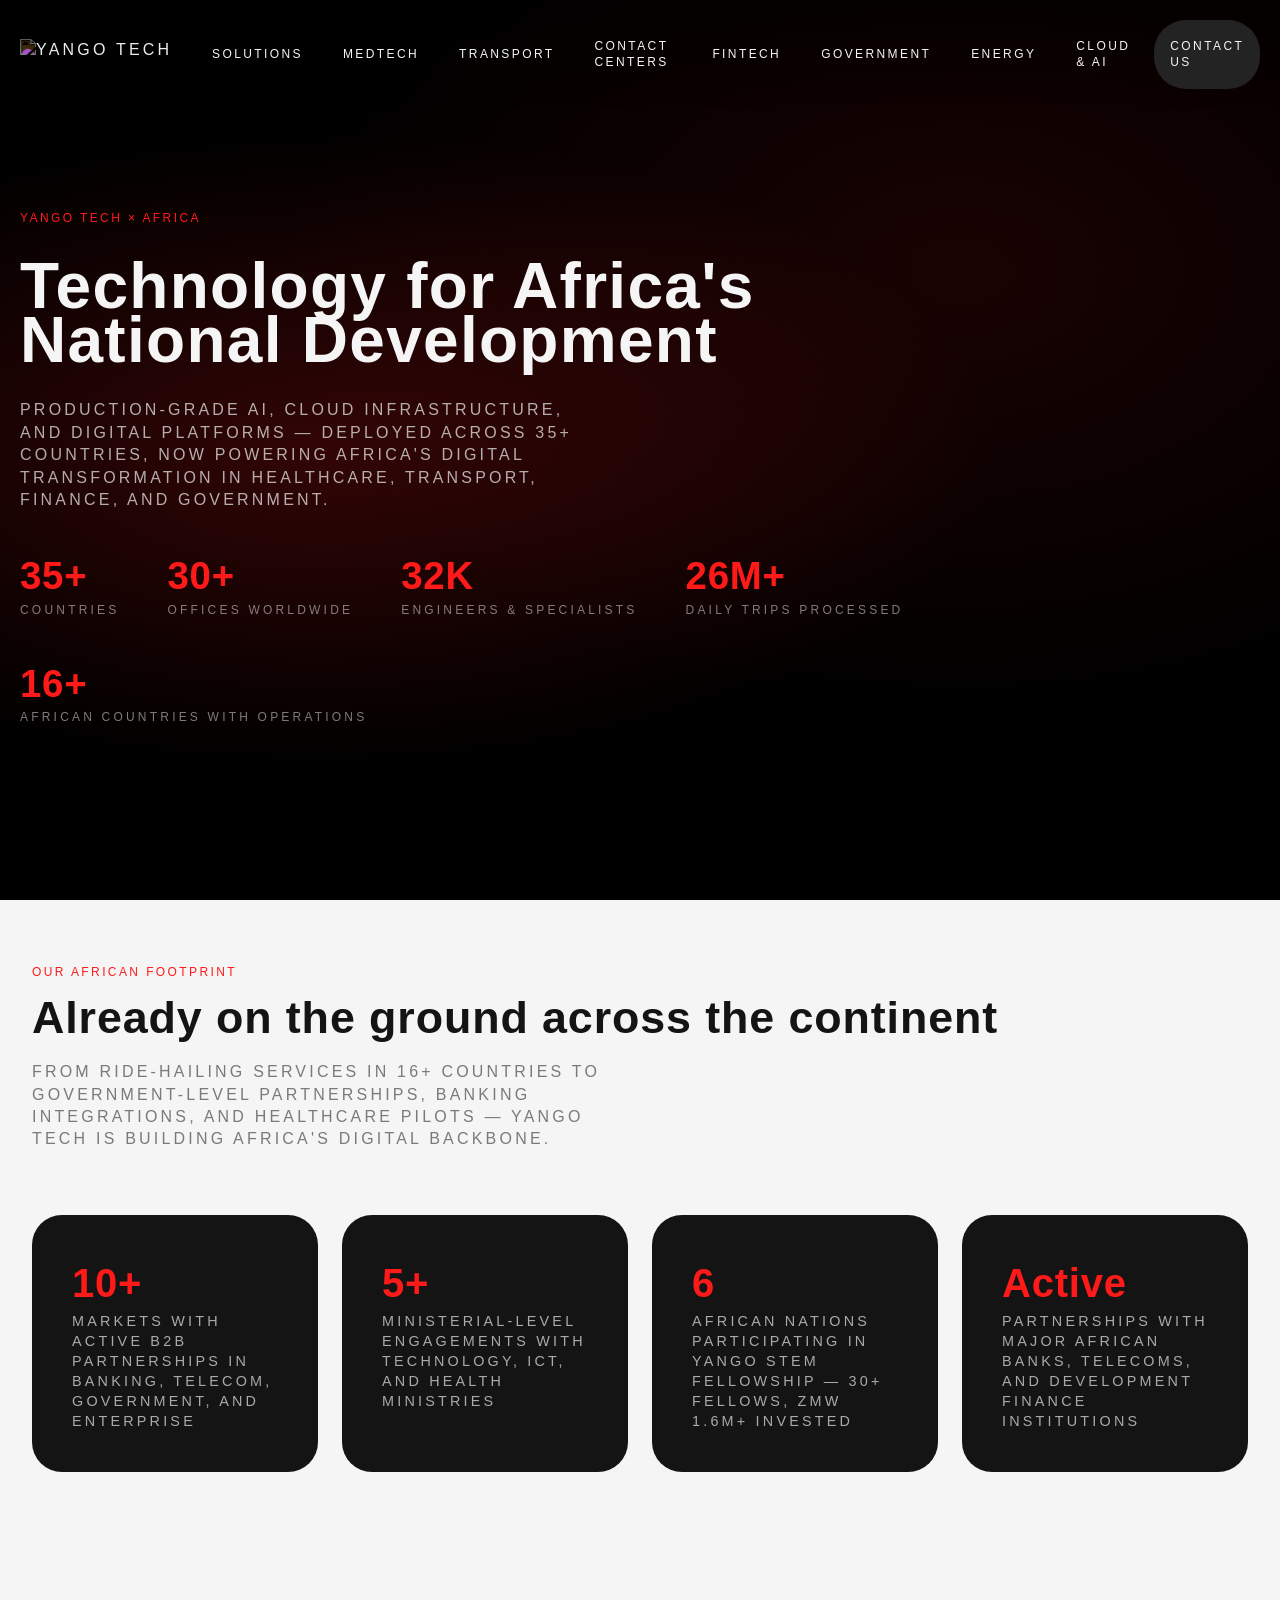
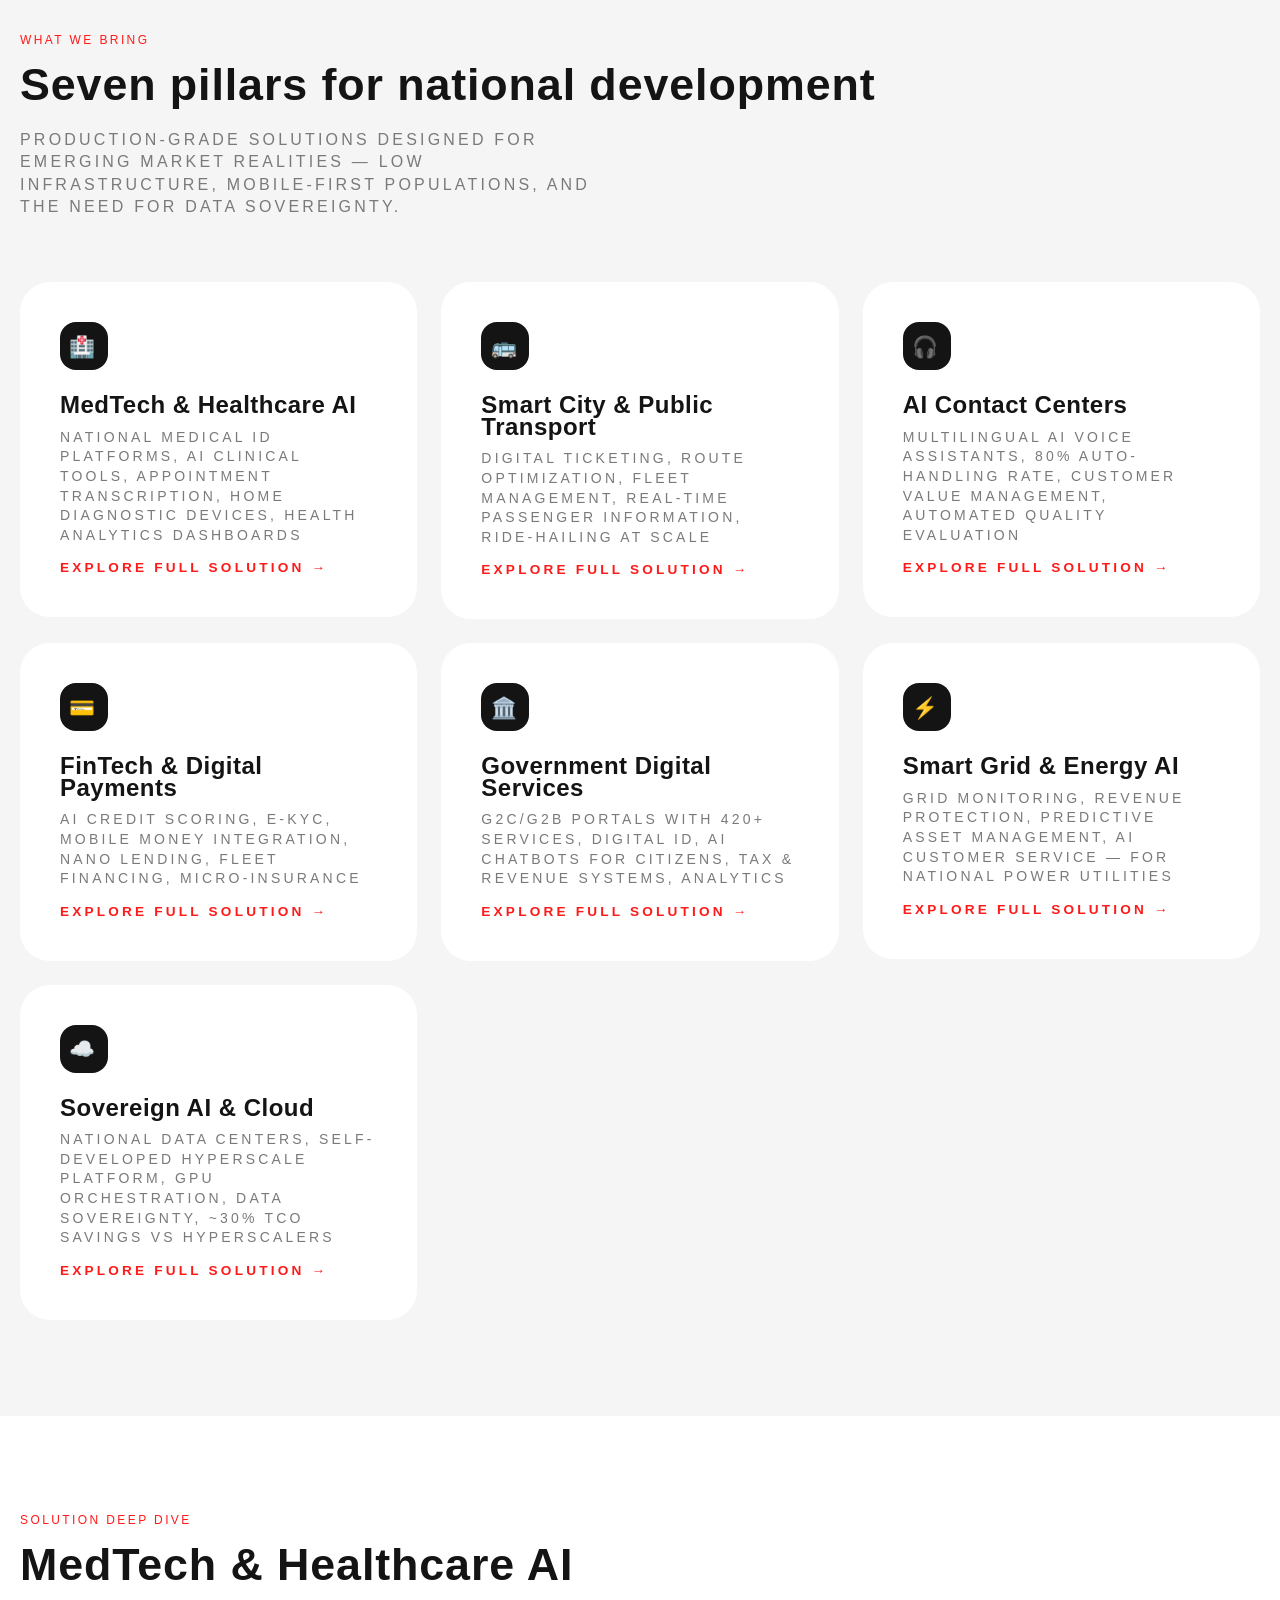
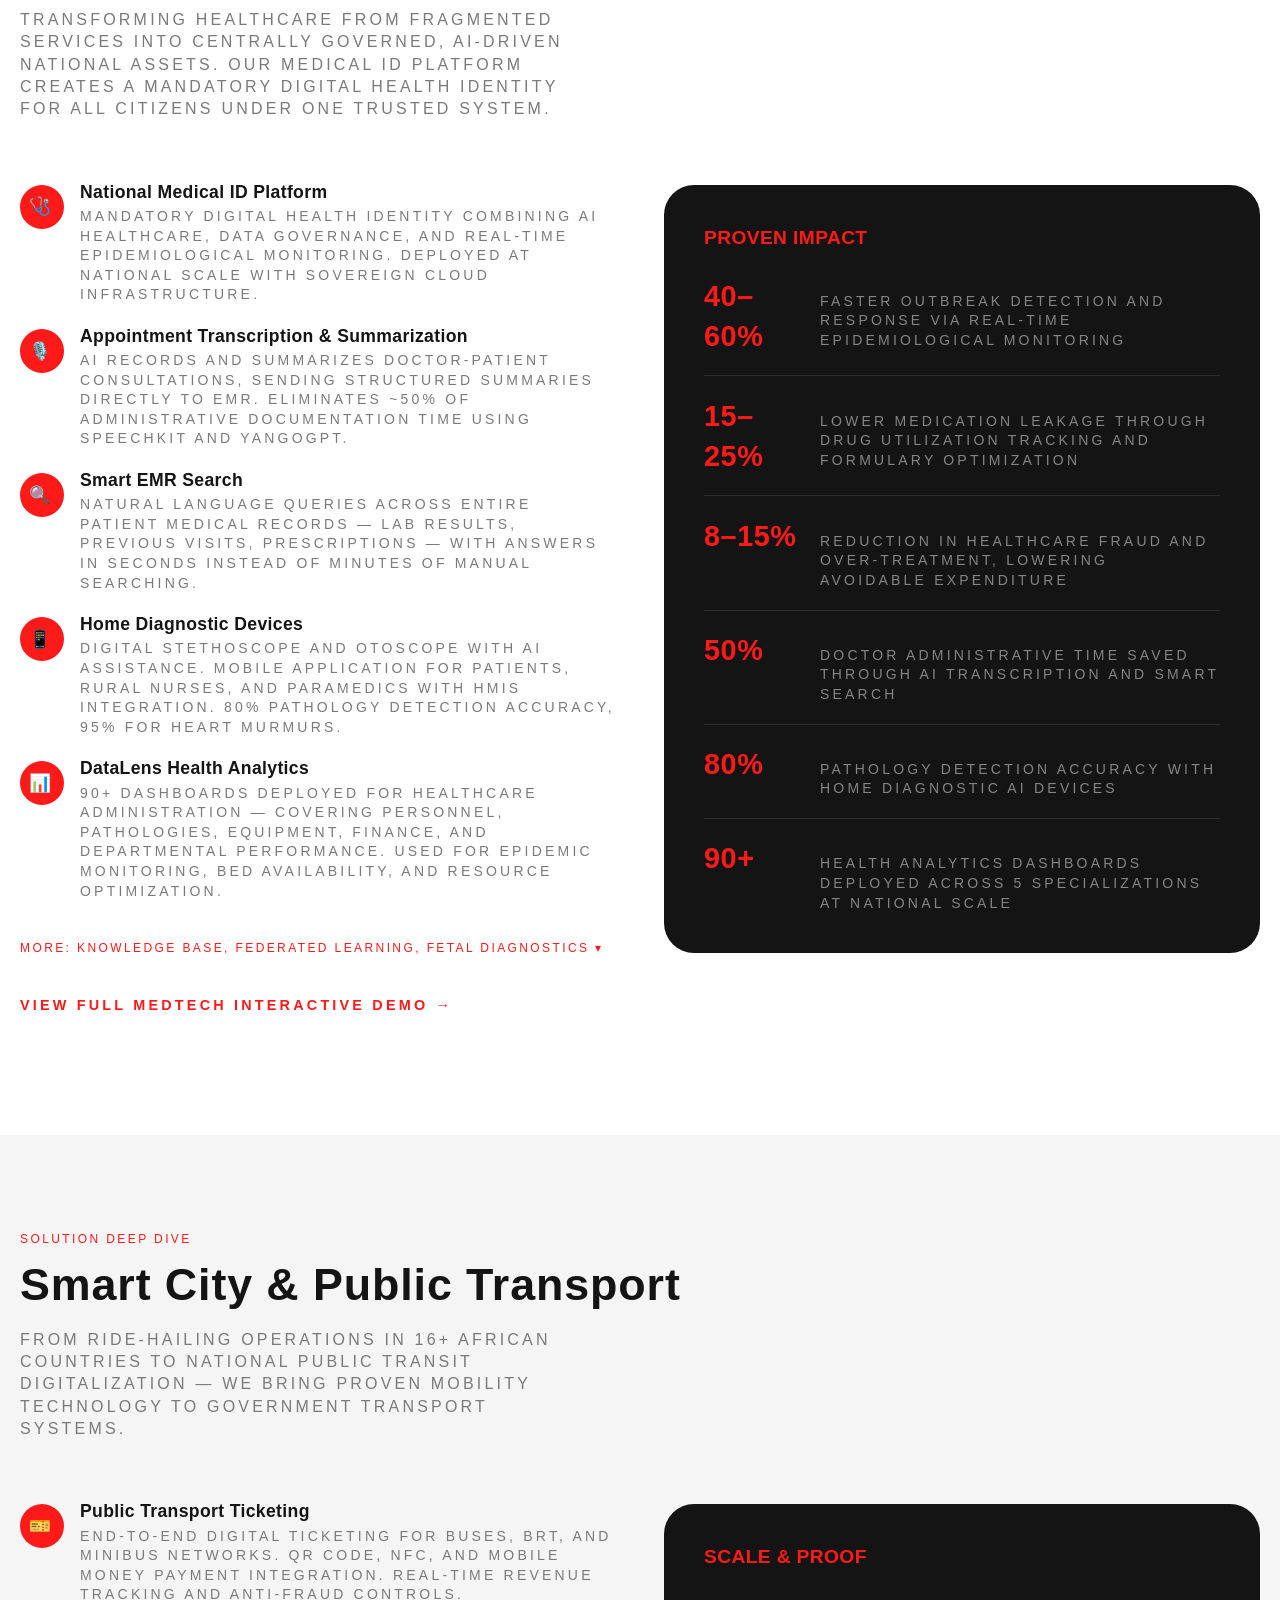
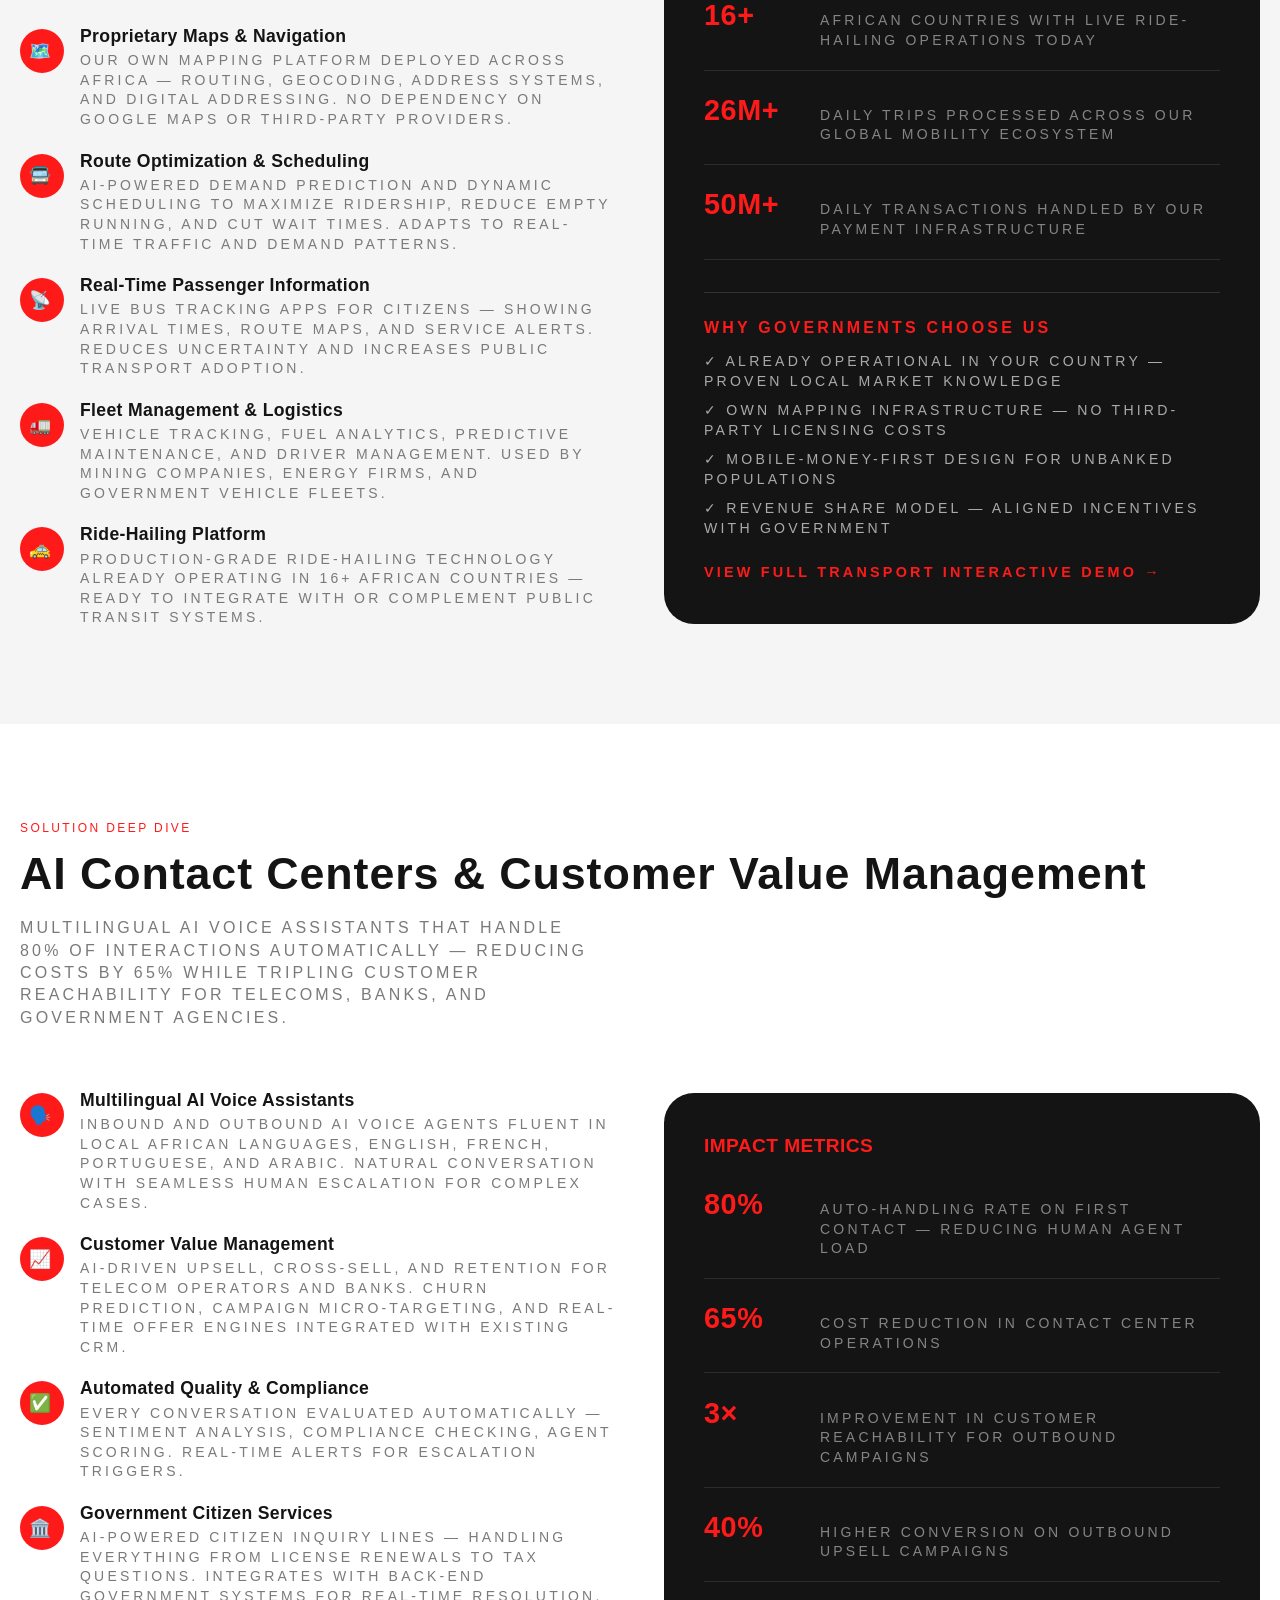
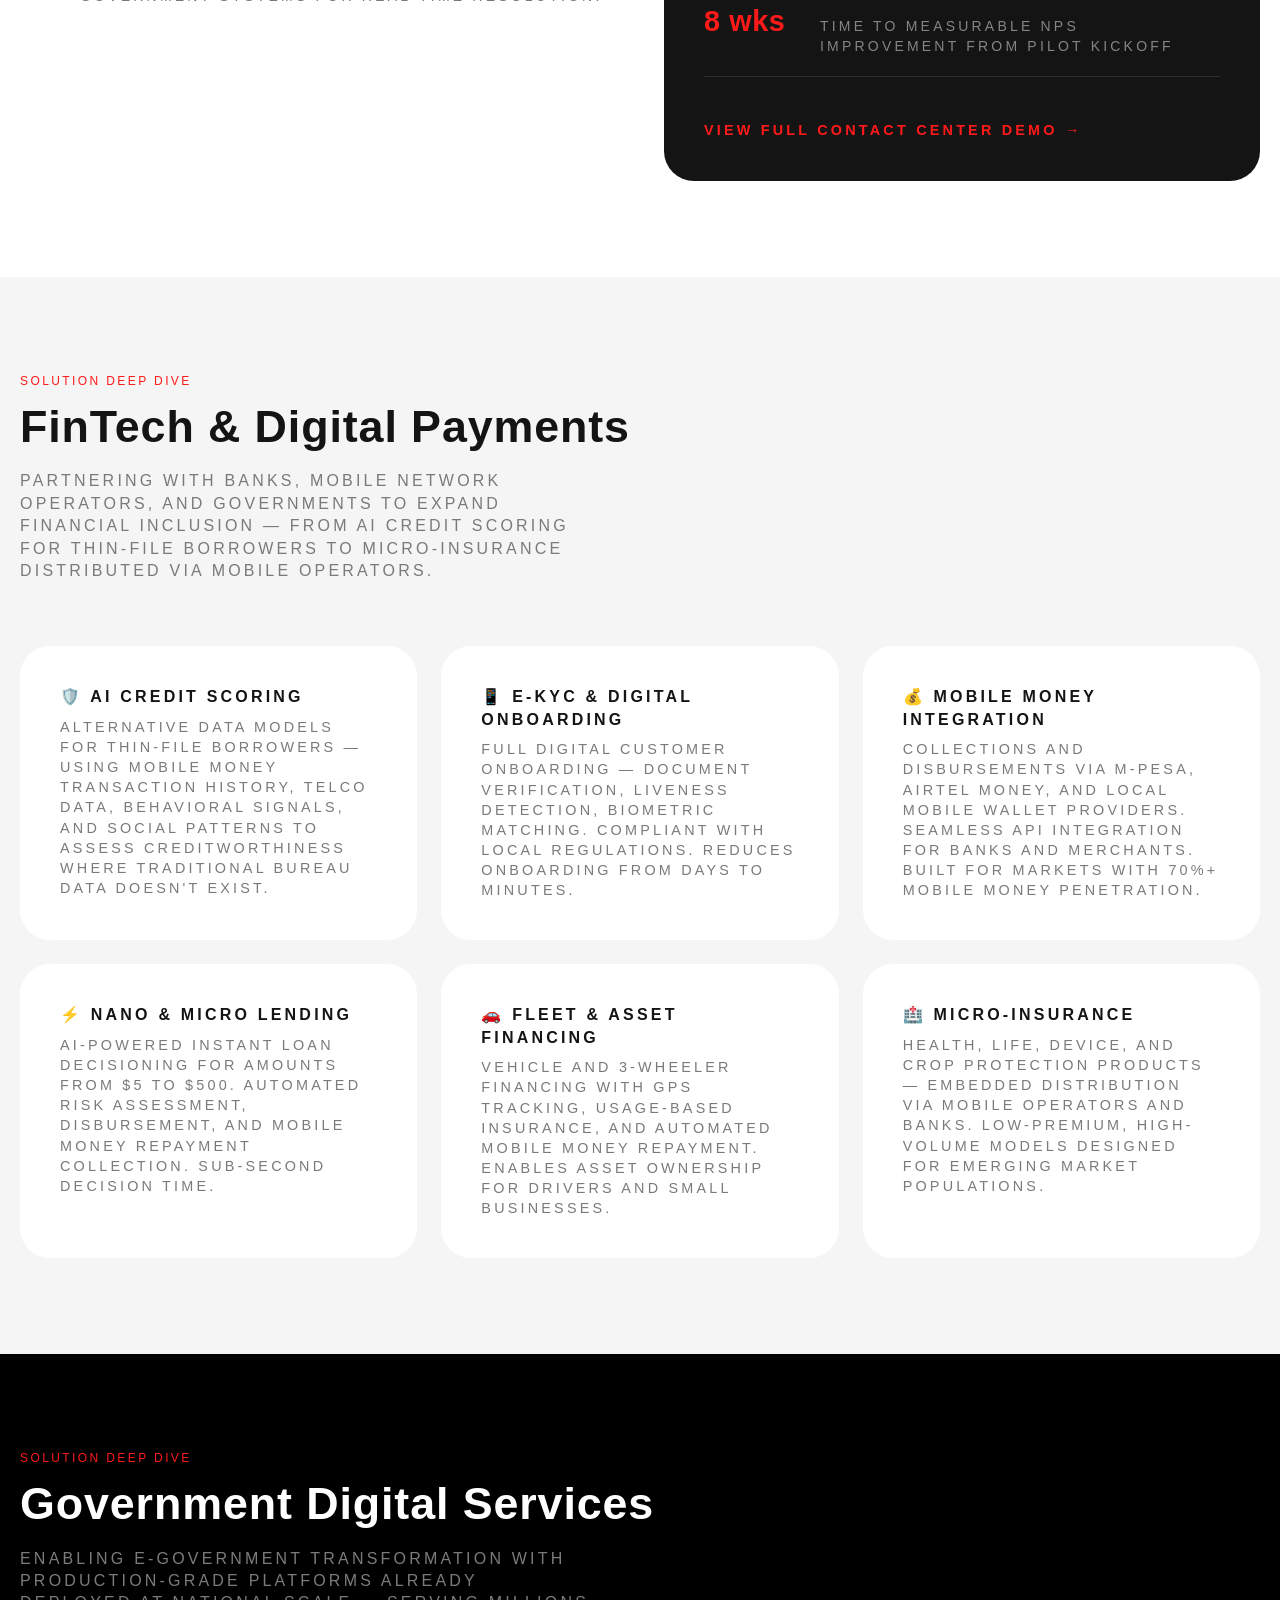
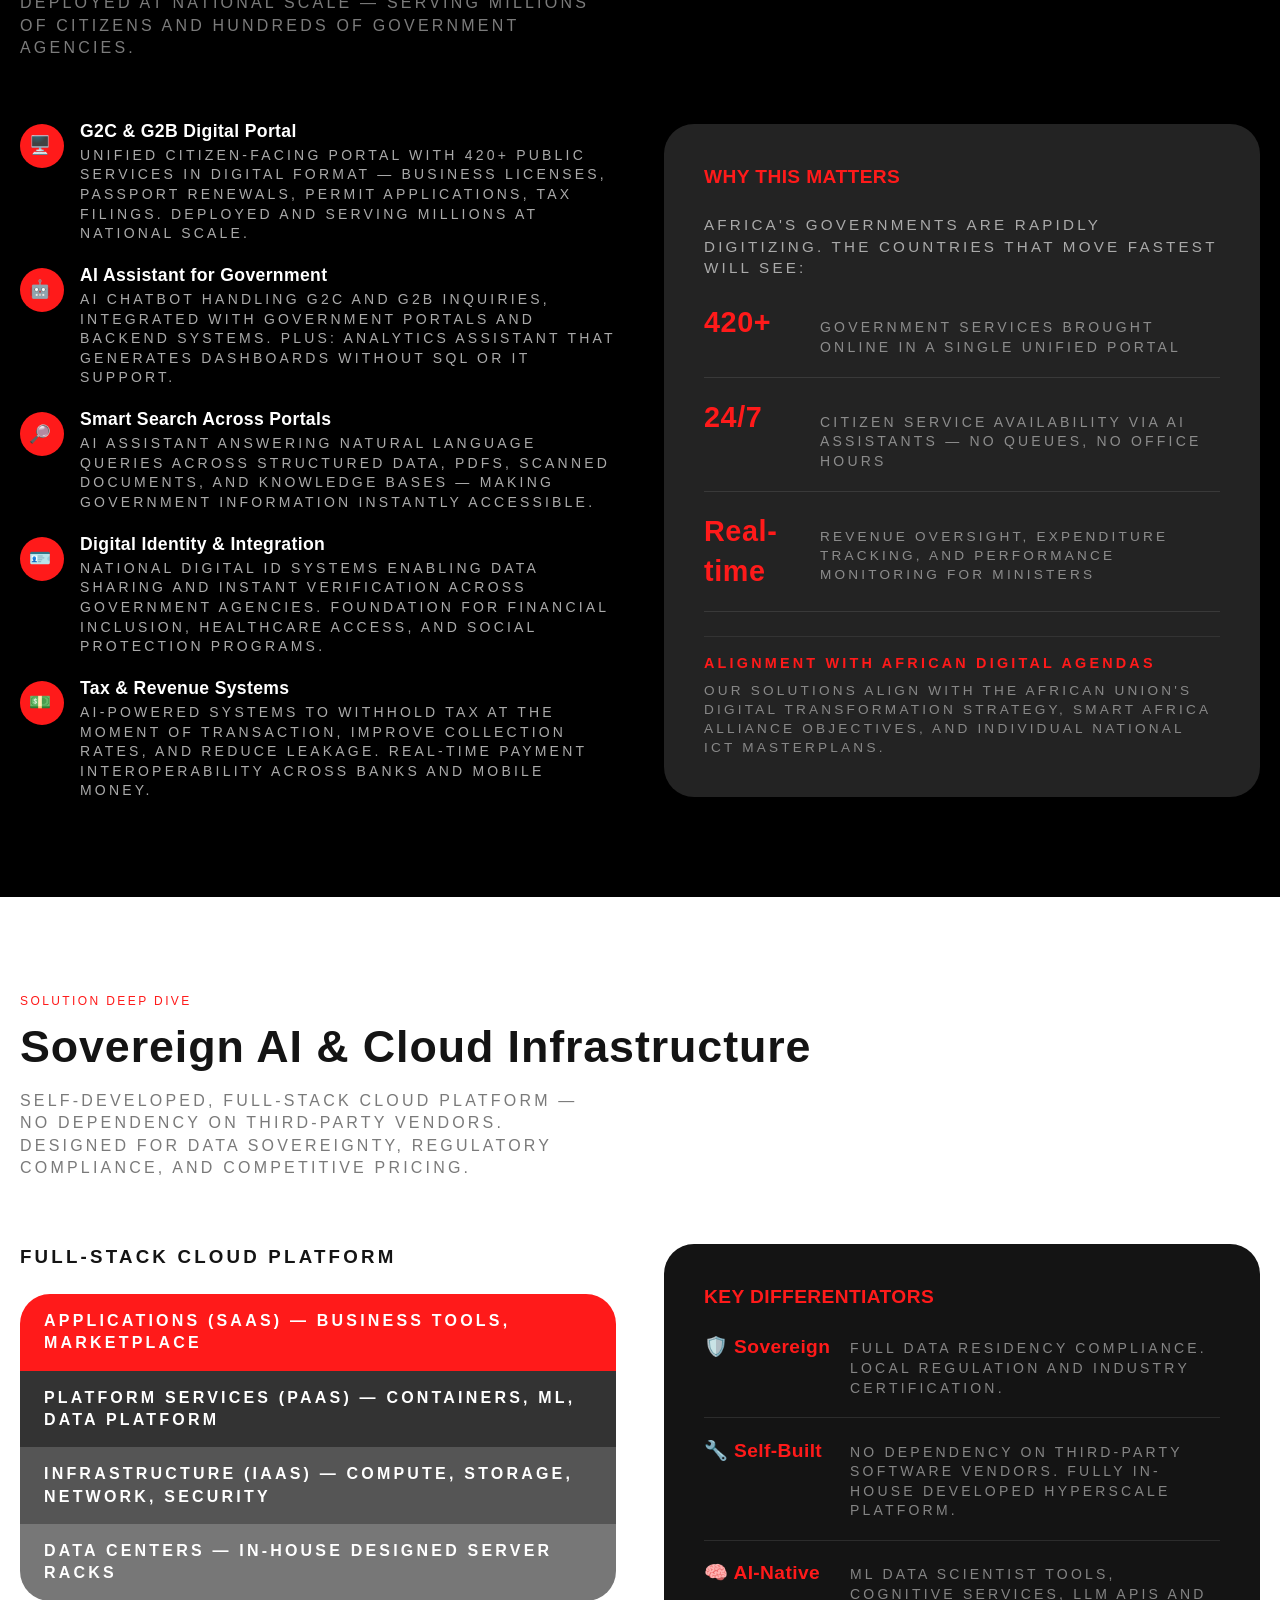
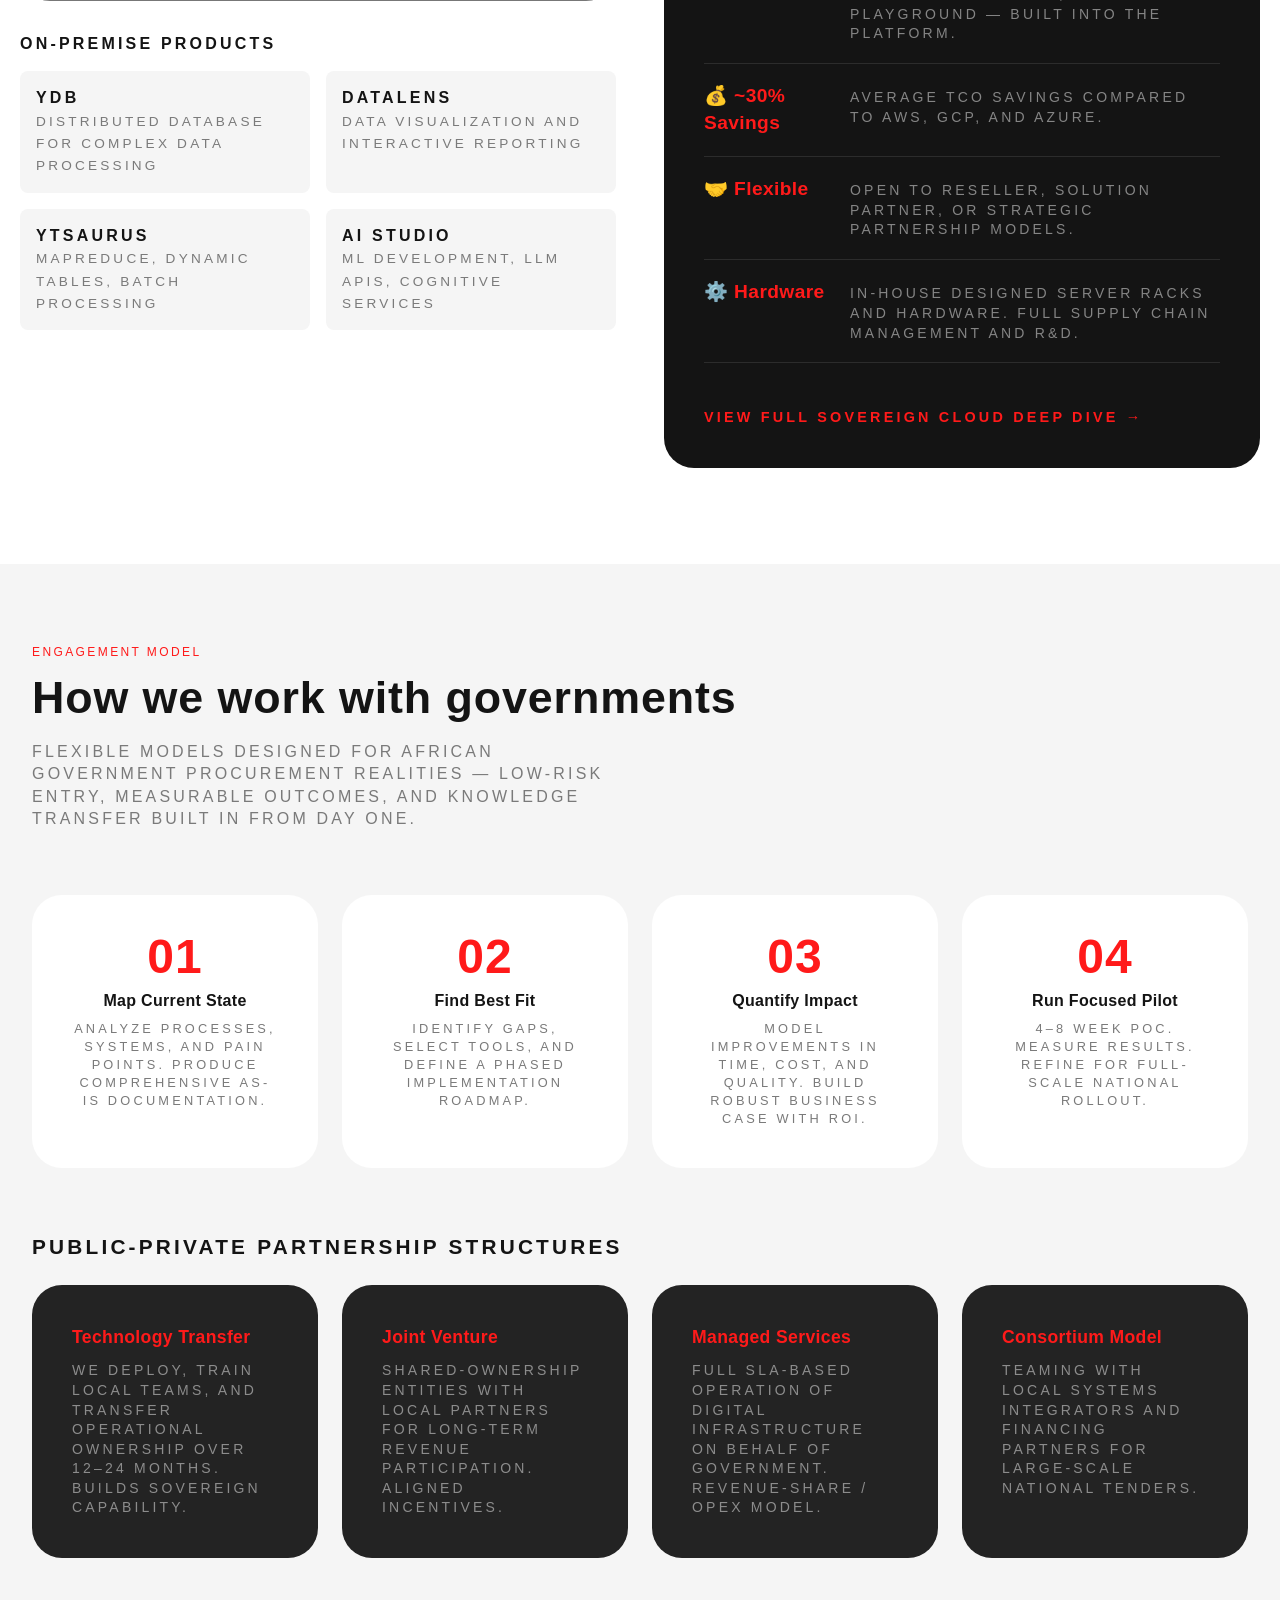
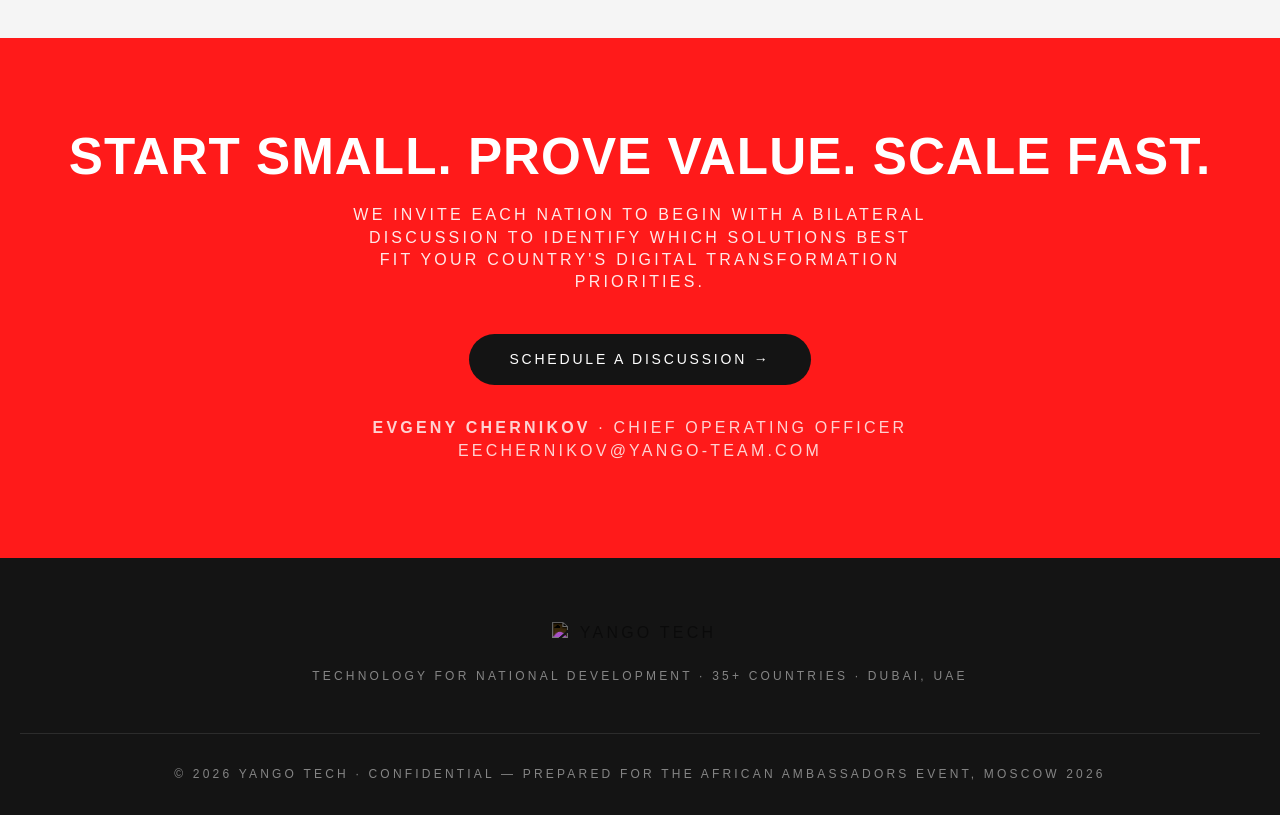
==== commit e022c7c8: "Restyle energy.html and fix stale CSS variable references in index.html Apply Yango Tech design syst" ====
--- a/index.html
+++ b/index.html
@@ -778,30 +778,30 @@
   <div class="section-inner">
     <div class="solution-header">
       <div class="section-tag">Solution Deep Dive</div>
-      <h2 class="section-title" style="color:var(--white);">Government Digital Services</h2>
+      <h2 class="section-title" style="color:white;">Government Digital Services</h2>
       <p class="section-subtitle">Enabling e-Government transformation with production-grade platforms already deployed at national scale — serving millions of citizens and hundreds of government agencies.</p>
     </div>
     <div class="solution-grid">
       <div class="solution-features">
         <div class="feature-item">
           <div class="feature-icon">🖥️</div>
-          <div><h4 style="color:var(--white);">G2C & G2B Digital Portal</h4><p style="color:#aaa;">Unified citizen-facing portal with 420+ public services in digital format — business licenses, passport renewals, permit applications, tax filings. Deployed and serving millions at national scale.</p></div>
+          <div><h4 style="color:white;">G2C & G2B Digital Portal</h4><p style="color:#aaa;">Unified citizen-facing portal with 420+ public services in digital format — business licenses, passport renewals, permit applications, tax filings. Deployed and serving millions at national scale.</p></div>
         </div>
         <div class="feature-item">
           <div class="feature-icon">🤖</div>
-          <div><h4 style="color:var(--white);">AI Assistant for Government</h4><p style="color:#aaa;">AI chatbot handling G2C and G2B inquiries, integrated with government portals and backend systems. Plus: analytics assistant that generates dashboards without SQL or IT support.</p></div>
+          <div><h4 style="color:white;">AI Assistant for Government</h4><p style="color:#aaa;">AI chatbot handling G2C and G2B inquiries, integrated with government portals and backend systems. Plus: analytics assistant that generates dashboards without SQL or IT support.</p></div>
         </div>
         <div class="feature-item">
           <div class="feature-icon">🔎</div>
-          <div><h4 style="color:var(--white);">Smart Search Across Portals</h4><p style="color:#aaa;">AI assistant answering natural language queries across structured data, PDFs, scanned documents, and knowledge bases — making government information instantly accessible.</p></div>
+          <div><h4 style="color:white;">Smart Search Across Portals</h4><p style="color:#aaa;">AI assistant answering natural language queries across structured data, PDFs, scanned documents, and knowledge bases — making government information instantly accessible.</p></div>
         </div>
         <div class="feature-item">
           <div class="feature-icon">🪪</div>
-          <div><h4 style="color:var(--white);">Digital Identity & Integration</h4><p style="color:#aaa;">National digital ID systems enabling data sharing and instant verification across government agencies. Foundation for financial inclusion, healthcare access, and social protection programs.</p></div>
+          <div><h4 style="color:white;">Digital Identity & Integration</h4><p style="color:#aaa;">National digital ID systems enabling data sharing and instant verification across government agencies. Foundation for financial inclusion, healthcare access, and social protection programs.</p></div>
         </div>
         <div class="feature-item">
           <div class="feature-icon">💵</div>
-          <div><h4 style="color:var(--white);">Tax & Revenue Systems</h4><p style="color:#aaa;">AI-powered systems to withhold tax at the moment of transaction, improve collection rates, and reduce leakage. Real-time payment interoperability across banks and mobile money.</p></div>
+          <div><h4 style="color:white;">Tax & Revenue Systems</h4><p style="color:#aaa;">AI-powered systems to withhold tax at the moment of transaction, improve collection rates, and reduce leakage. Real-time payment interoperability across banks and mobile money.</p></div>
         </div>
       </div>
       <div class="impact-box" style="background:var(--surface-dark);">
@@ -833,10 +833,10 @@
       <div>
         <h3 style="font-weight:800; margin-bottom:1.5rem;">Full-Stack Cloud Platform</h3>
         <div style="display:flex; flex-direction:column; gap:0;">
-          <div style="background:var(--red); color:white; padding:1rem 1.5rem; border-radius:var(--radius-card) var(--radius) 0 0; font-weight:700;">Applications (SaaS) — Business tools, marketplace</div>
+          <div style="background:var(--primary-color); color:white; padding:1rem 1.5rem; border-radius:var(--radius-card) var(--radius-card) 0 0; font-weight:700;">Applications (SaaS) — Business tools, marketplace</div>
           <div style="background:#333; color:white; padding:1rem 1.5rem; font-weight:600;">Platform Services (PaaS) — Containers, ML, data platform</div>
           <div style="background:#555; color:white; padding:1rem 1.5rem; font-weight:600;">Infrastructure (IaaS) — Compute, storage, network, security</div>
-          <div style="background:#777; color:white; padding:1rem 1.5rem; border-radius:0 0 var(--radius) var(--radius); font-weight:600;">Data Centers — In-house designed server racks</div>
+          <div style="background:#777; color:white; padding:1rem 1.5rem; border-radius:0 0 var(--radius-card) var(--radius-card); font-weight:600;">Data Centers — In-house designed server racks</div>
         </div>
         <div style="margin-top:2rem;">
           <h4 style="font-weight:800; margin-bottom:1rem;">On-Premise Products</h4>
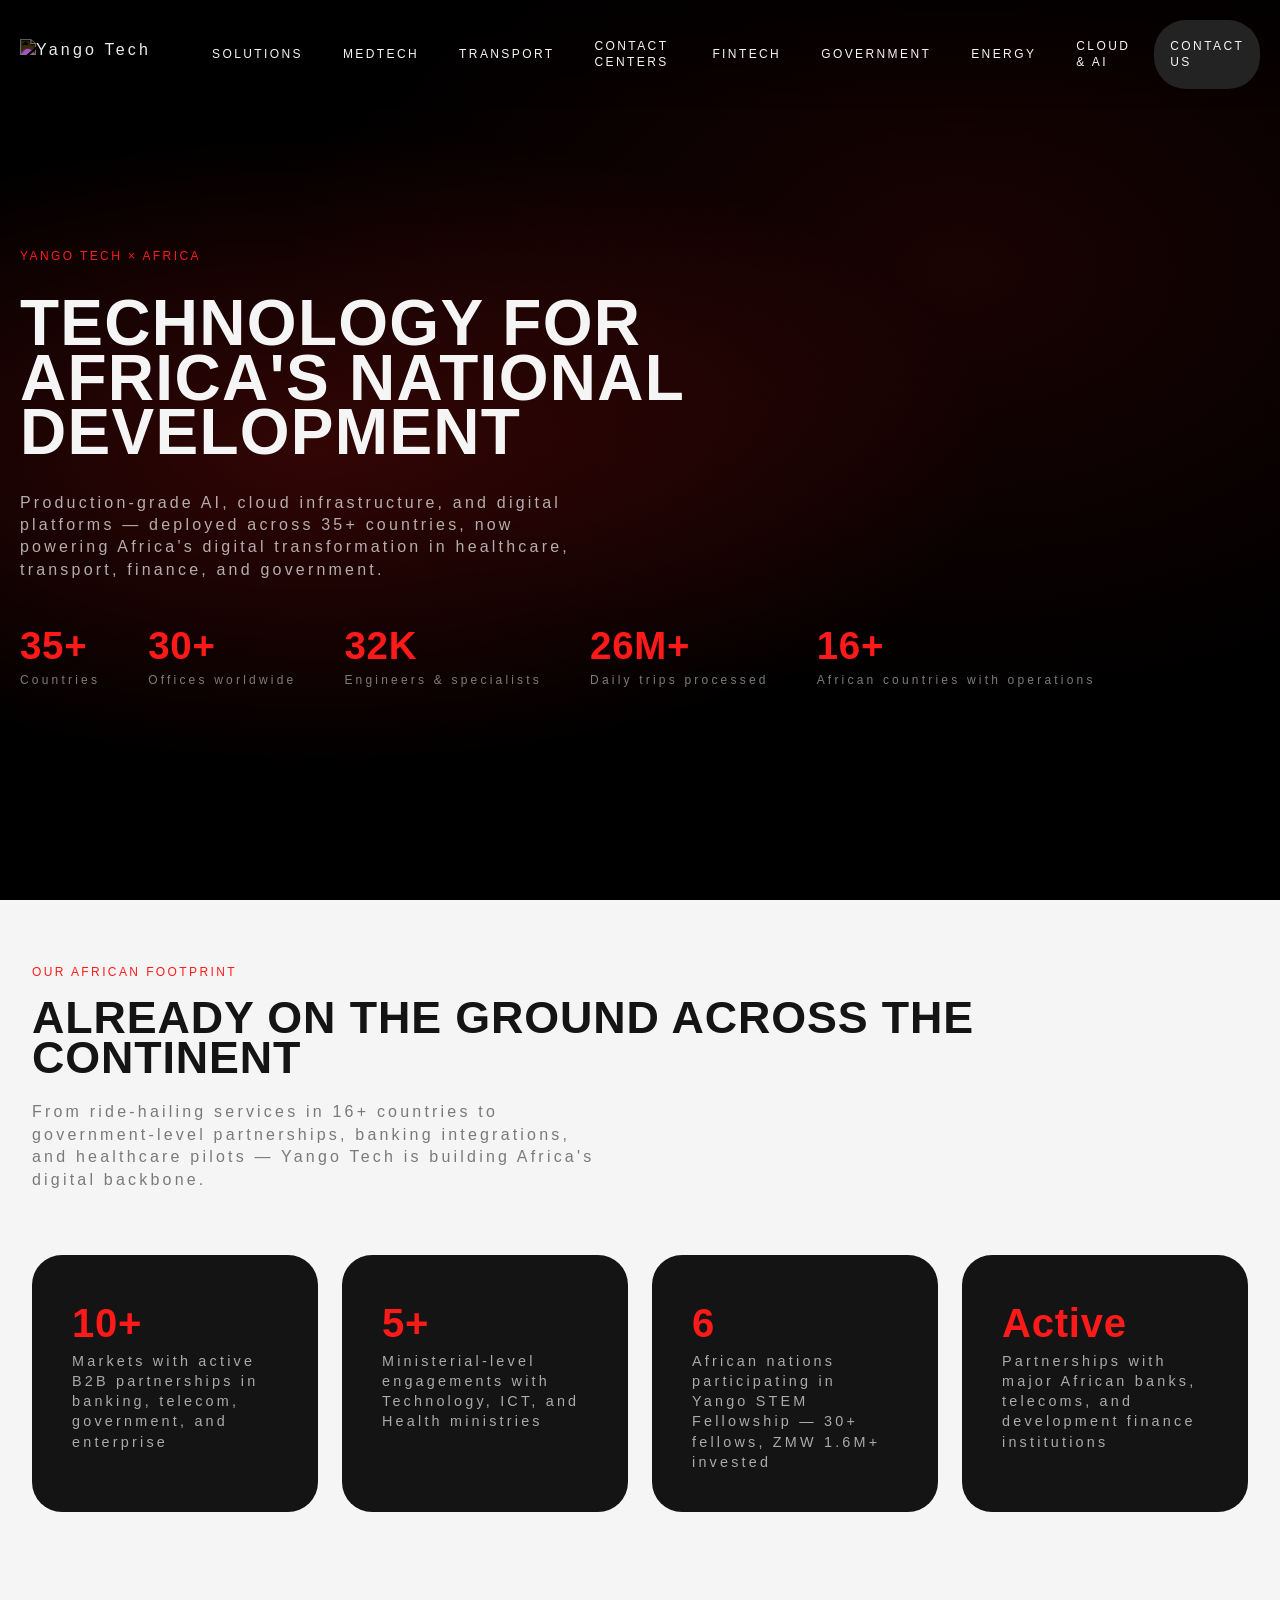
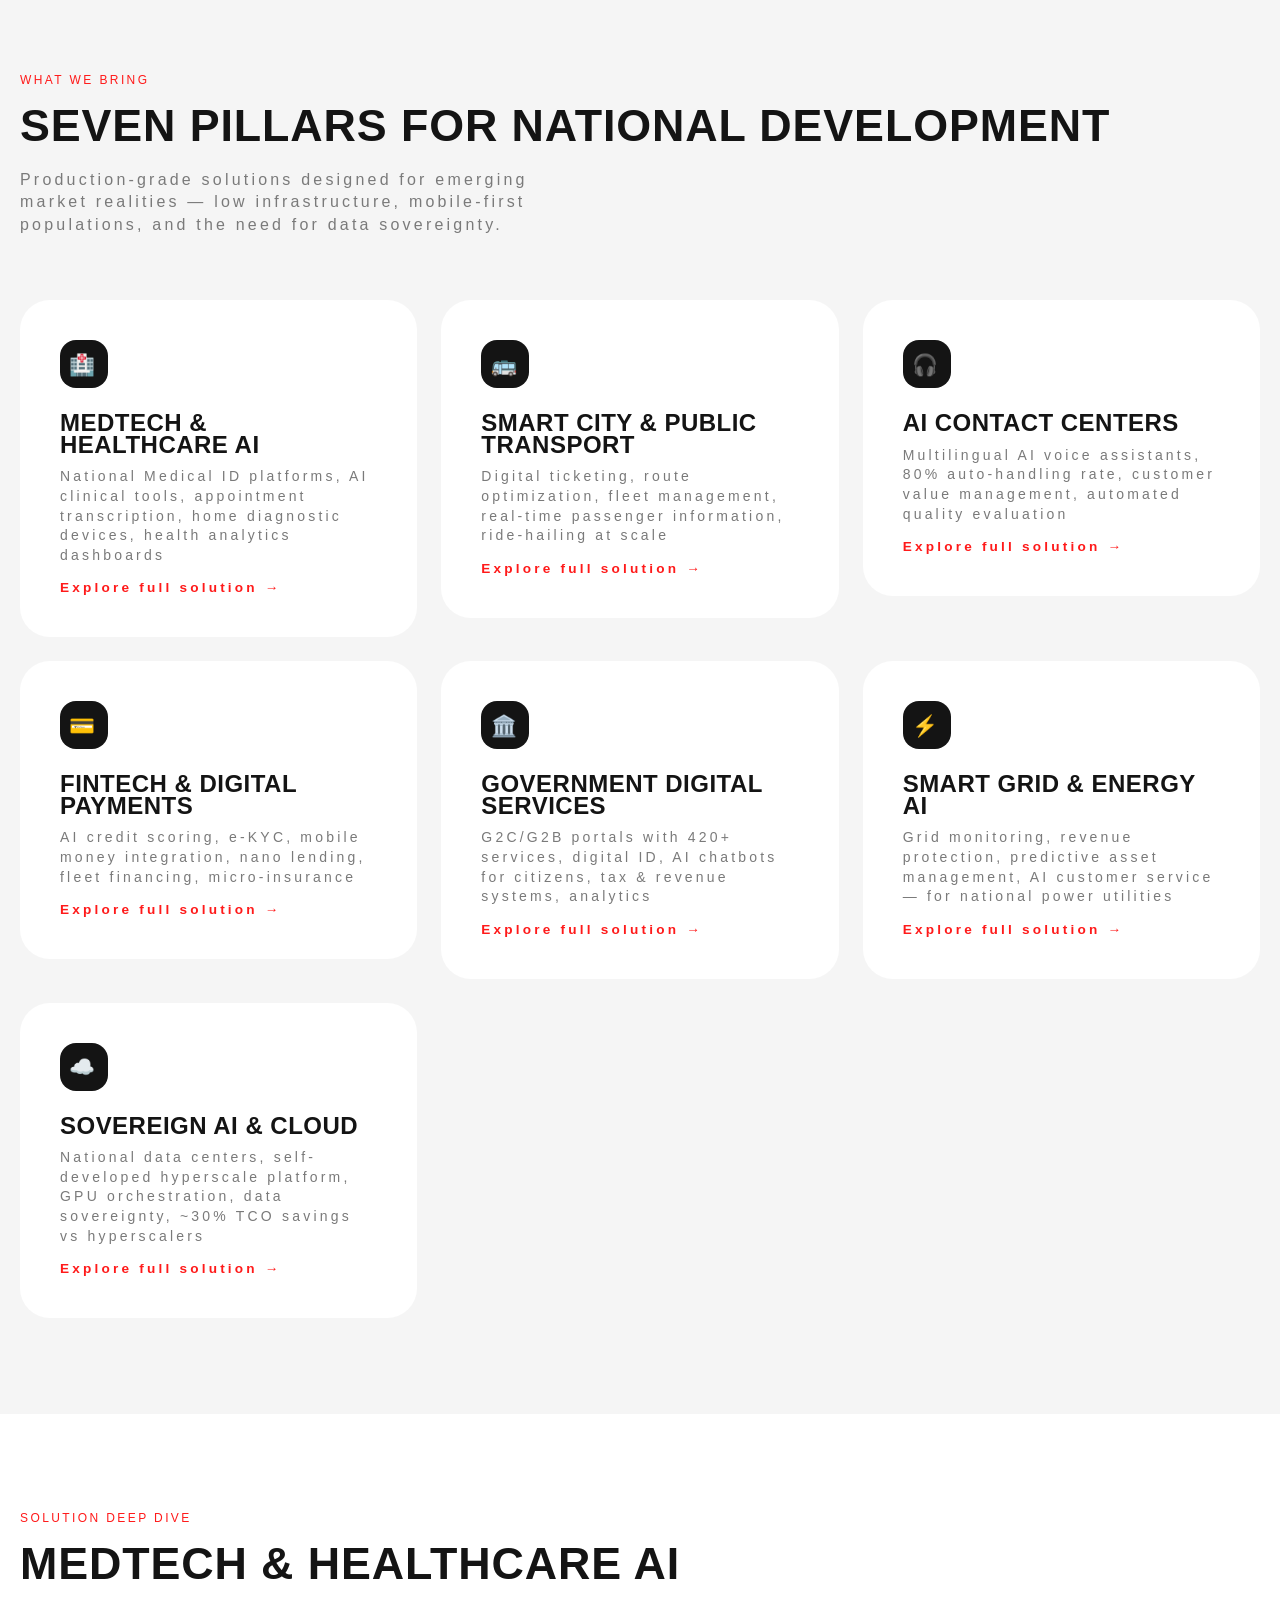
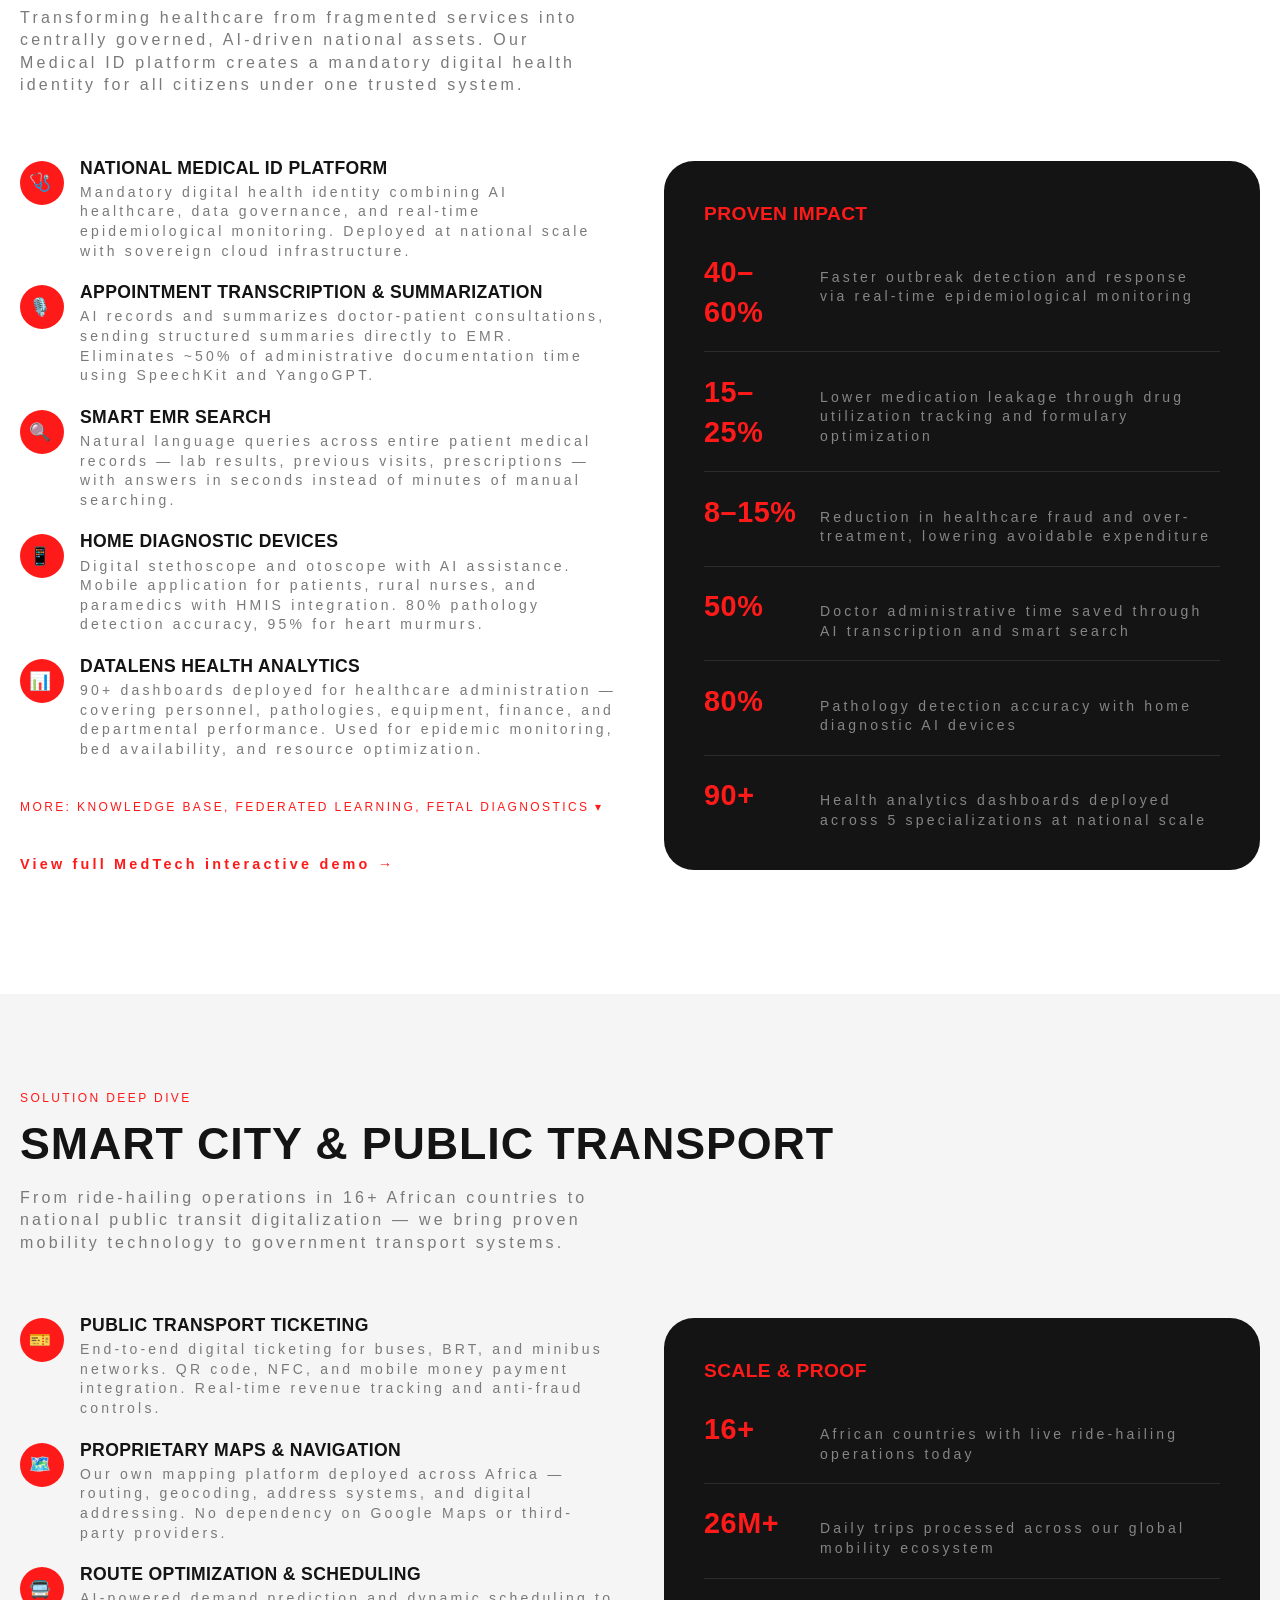
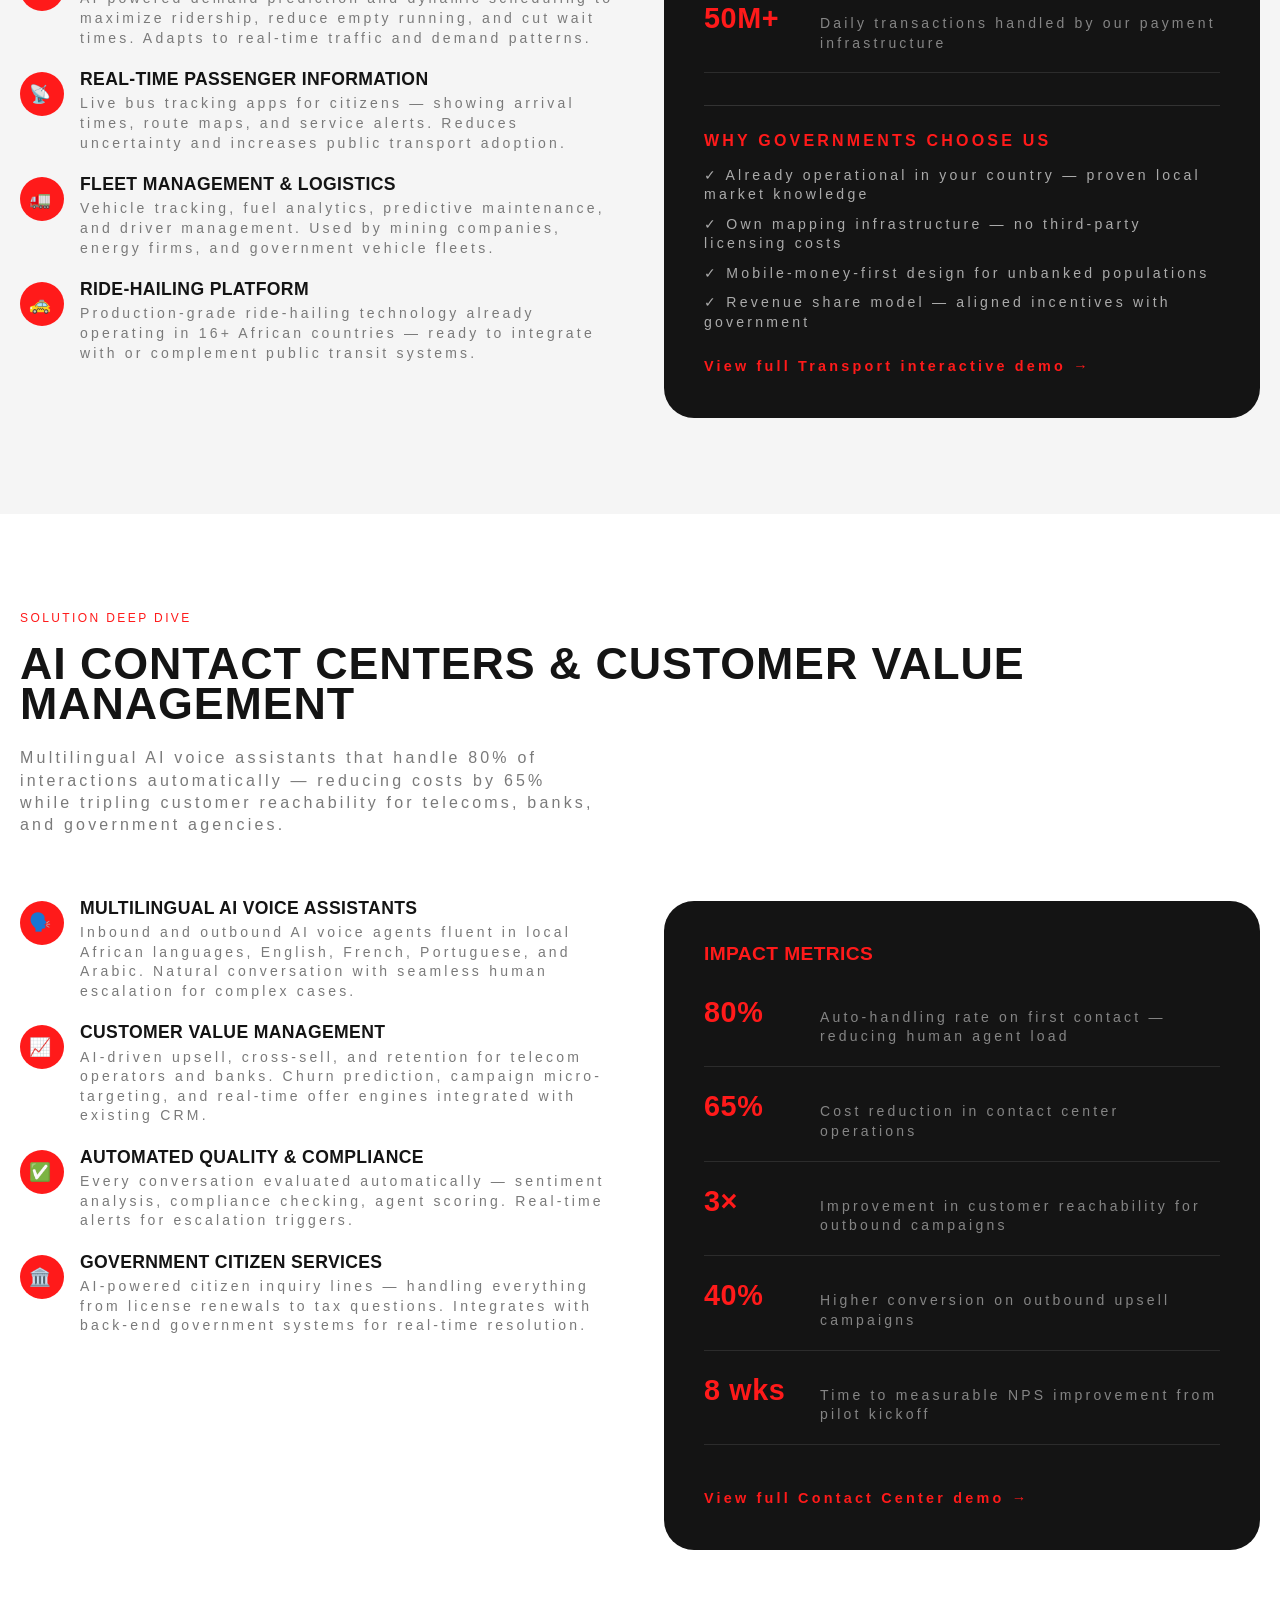
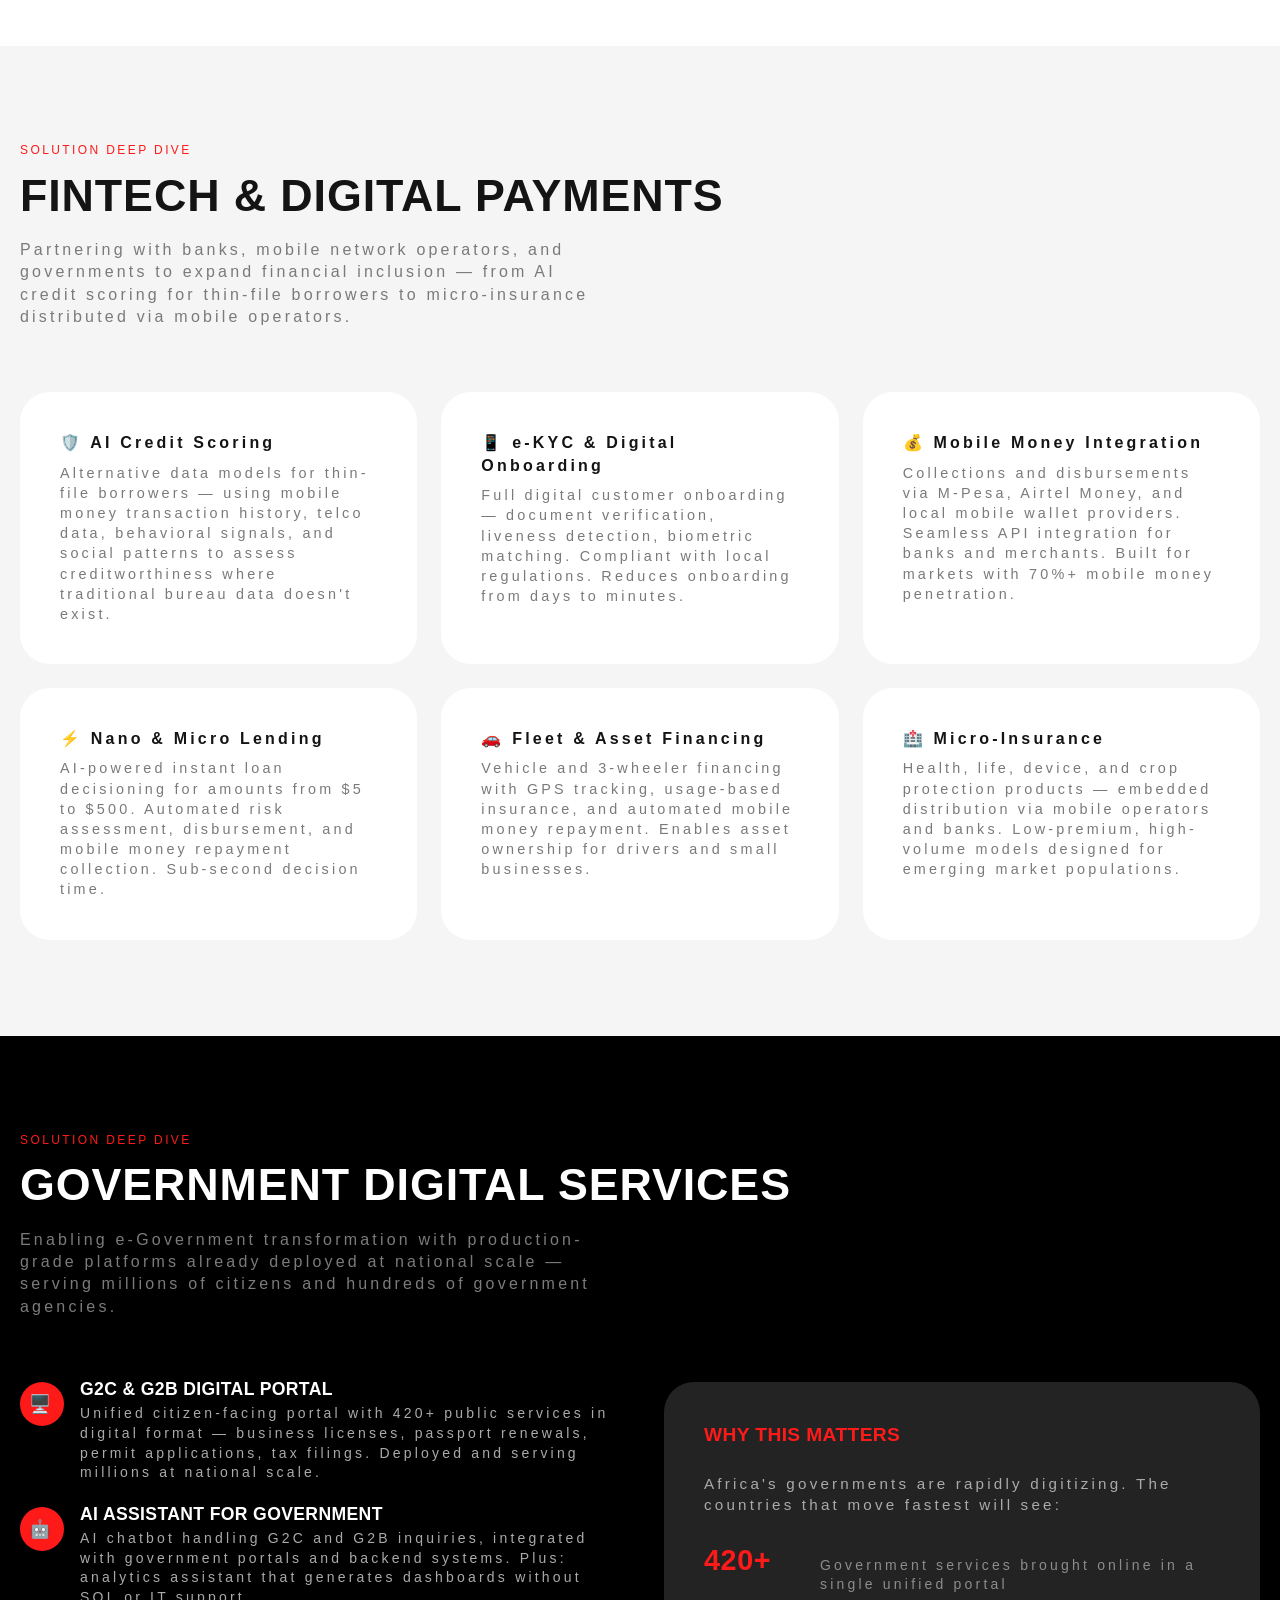
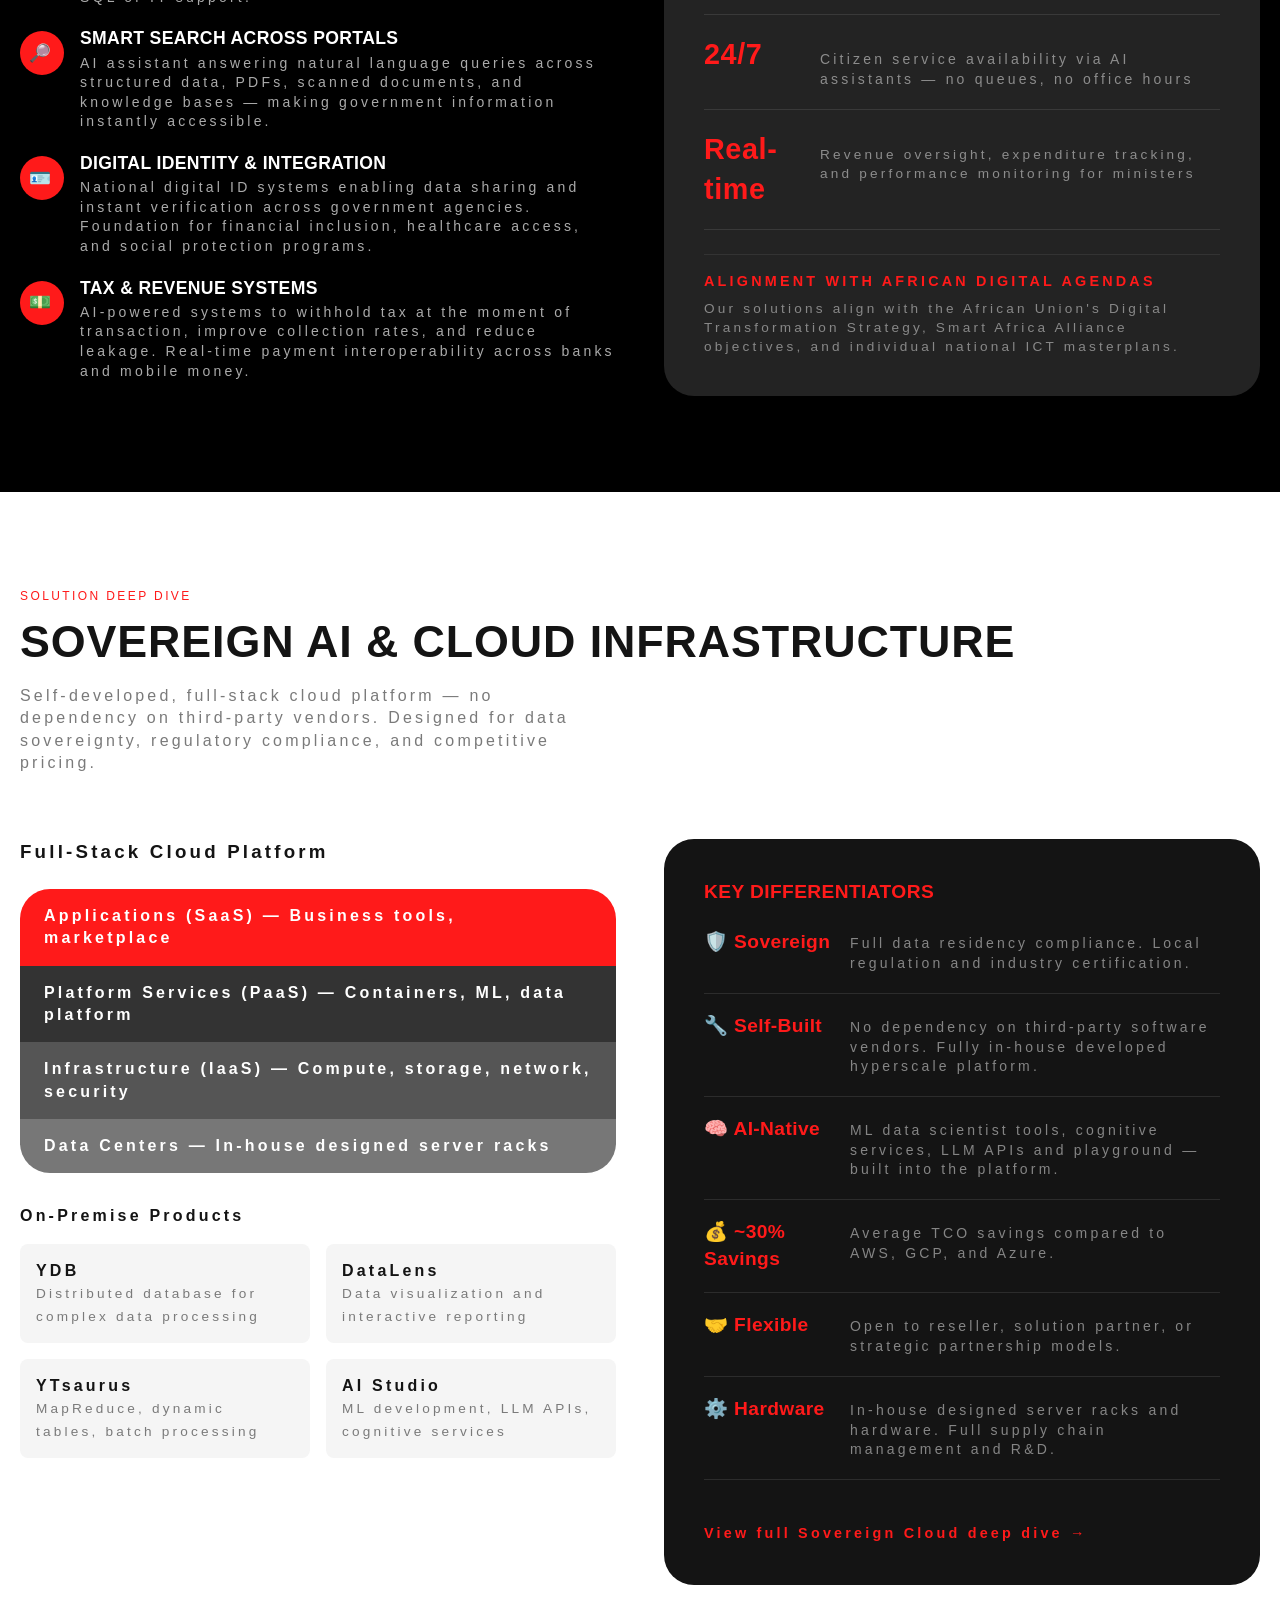
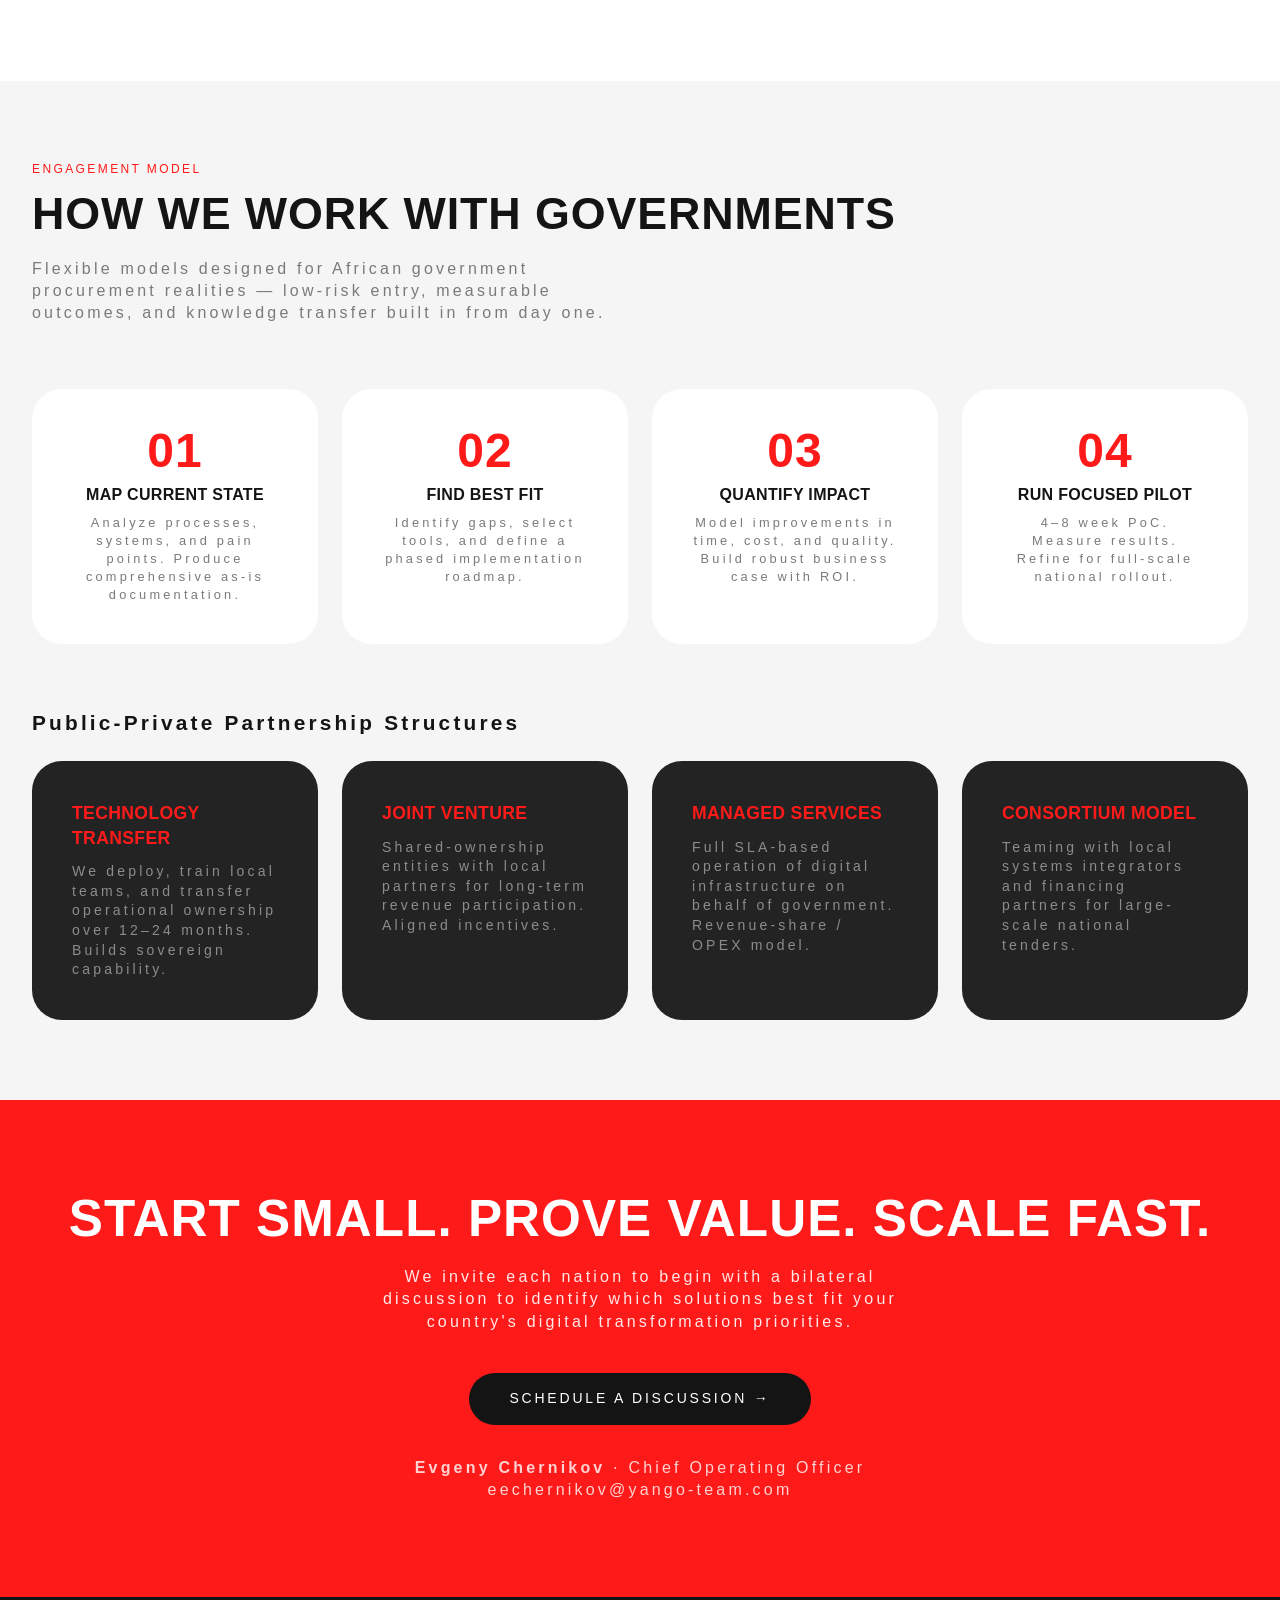
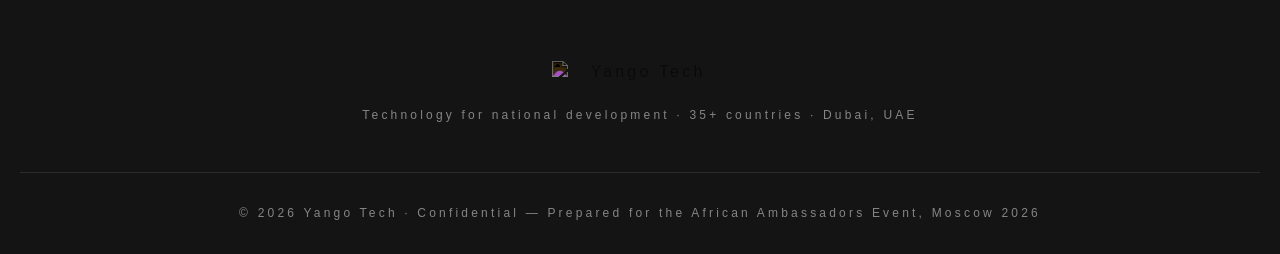
==== commit e87c0c92: "Use sentence case for body text, keep uppercase for headings only Remove text-transform:uppercase fr" ====
--- a/index.html
+++ b/index.html
@@ -52,7 +52,6 @@
     line-height: 1.4;
     color: var(--text-primary);
     background-color: var(--body-color);
-    text-transform: uppercase;
     letter-spacing: var(--letter-spacing-body);
     font-variant-numeric: proportional-nums;
   }
@@ -154,7 +153,7 @@
     letter-spacing: var(--letter-spacing-headline);
     max-width: 50rem;
     margin-bottom: 2rem;
-    text-transform: none;
+    text-transform: uppercase;
     animation: fadeUp 0.8s ease-out 0.1s both;
   }
   .hero p {
@@ -172,7 +171,6 @@
     font-family: var(--font-headline);
     font-size: clamp(2rem, 3vw, 3rem); font-weight: 900; color: var(--primary-color);
     line-height: 90%; letter-spacing: var(--letter-spacing-headline);
-    text-transform: none;
   }
   .hero-stat .label {
     color: rgba(245,245,245,0.5); font-size: 0.75rem; font-weight: 500;
@@ -199,7 +197,7 @@
     line-height: 90%;
     letter-spacing: var(--letter-spacing-headline);
     margin-bottom: 1.5rem;
-    text-transform: none;
+    text-transform: uppercase;
   }
   .section-subtitle {
     color: var(--text-secondary);
@@ -239,7 +237,7 @@
     font-size: 1.5rem; font-weight: 900;
     line-height: 90%; letter-spacing: var(--letter-spacing-headline);
     margin-bottom: 0.75rem;
-    text-transform: none;
+    text-transform: uppercase;
   }
   .pillar-card p { color: var(--text-secondary); font-size: 0.875rem; }
 
@@ -270,7 +268,7 @@
     font-size: 1.1rem; font-weight: 900;
     line-height: 90%; letter-spacing: var(--letter-spacing-headline);
     margin-bottom: 0.4rem;
-    text-transform: none;
+    text-transform: uppercase;
   }
   .feature-item p { color: var(--text-secondary); font-size: 0.875rem; }
 
@@ -283,7 +281,7 @@
   .impact-box h3 {
     color: var(--primary-color); font-family: var(--font-headline);
     font-size: 1.2rem; font-weight: 900; margin-bottom: 1.5rem;
-    letter-spacing: var(--letter-spacing-headline); text-transform: none;
+    letter-spacing: var(--letter-spacing-headline); text-transform: uppercase;
   }
   .impact-stat {
     display: flex; align-items: baseline; gap: 1rem;
@@ -297,7 +295,6 @@
     font-size: 1.8rem; font-weight: 900; color: var(--primary-color);
     min-width: 100px;
     letter-spacing: var(--letter-spacing-headline);
-    text-transform: none;
   }
   .impact-stat .desc { color: rgba(245,245,245,0.5); font-size: 0.875rem; }
 
@@ -315,7 +312,7 @@
   .ppp-card h3 {
     color: var(--primary-color); font-family: var(--font-headline);
     font-size: 1.1rem; font-weight: 900; margin-bottom: 0.75rem;
-    letter-spacing: var(--letter-spacing-headline); text-transform: none;
+    letter-spacing: var(--letter-spacing-headline); text-transform: uppercase;
   }
   .ppp-card p { color: rgba(245,245,245,0.5); font-size: 0.875rem; }
 
@@ -338,13 +335,12 @@
     font-size: 3rem; font-weight: 900; color: var(--primary-color);
     margin-bottom: 0.75rem; line-height: 90%;
     letter-spacing: var(--letter-spacing-headline);
-    text-transform: none;
   }
   .step-card h3 {
     font-family: var(--font-headline);
     font-size: 1rem; font-weight: 900; margin-bottom: 0.5rem;
     letter-spacing: var(--letter-spacing-headline);
-    text-transform: none;
+    text-transform: uppercase;
   }
   .step-card p { color: var(--text-secondary); font-size: 0.8rem; }
 
@@ -362,7 +358,7 @@
     line-height: 90%;
     letter-spacing: var(--letter-spacing-headline);
     margin-bottom: 1.5rem;
-    text-transform: none;
+    text-transform: uppercase;
   }
   .cta-section p { font-size: 1rem; max-width: 36rem; margin: 0 auto 2.5rem; opacity: 0.9; }
   .cta-btn {
@@ -498,19 +494,19 @@
     <p class="section-subtitle">From ride-hailing services in 16+ countries to government-level partnerships, banking integrations, and healthcare pilots — Yango Tech is building Africa's digital backbone.</p>
     <div style="display:grid; grid-template-columns: repeat(auto-fit, minmax(250px, 1fr)); gap: 1.5rem;">
       <div style="background:var(--text-primary); padding:2.5rem; border-radius:var(--radius-card);">
-        <div style="font-family:var(--font-headline); color:var(--primary-color); font-size:2.5rem; font-weight:900; letter-spacing:var(--letter-spacing-headline); text-transform:none;">10+</div>
+        <div style="font-family:var(--font-headline); color:var(--primary-color); font-size:2.5rem; font-weight:900; letter-spacing:var(--letter-spacing-headline);">10+</div>
         <div style="color:#aaa; font-size:0.9rem;">Markets with active B2B partnerships in banking, telecom, government, and enterprise</div>
       </div>
       <div style="background:var(--text-primary); padding:2.5rem; border-radius:var(--radius-card);">
-        <div style="font-family:var(--font-headline); color:var(--primary-color); font-size:2.5rem; font-weight:900; letter-spacing:var(--letter-spacing-headline); text-transform:none;">5+</div>
+        <div style="font-family:var(--font-headline); color:var(--primary-color); font-size:2.5rem; font-weight:900; letter-spacing:var(--letter-spacing-headline);">5+</div>
         <div style="color:#aaa; font-size:0.9rem;">Ministerial-level engagements with Technology, ICT, and Health ministries</div>
       </div>
       <div style="background:var(--text-primary); padding:2.5rem; border-radius:var(--radius-card);">
-        <div style="font-family:var(--font-headline); color:var(--primary-color); font-size:2.5rem; font-weight:900; letter-spacing:var(--letter-spacing-headline); text-transform:none;">6</div>
+        <div style="font-family:var(--font-headline); color:var(--primary-color); font-size:2.5rem; font-weight:900; letter-spacing:var(--letter-spacing-headline);">6</div>
         <div style="color:#aaa; font-size:0.9rem;">African nations participating in Yango STEM Fellowship — 30+ fellows, ZMW 1.6M+ invested</div>
       </div>
       <div style="background:var(--text-primary); padding:2.5rem; border-radius:var(--radius-card);">
-        <div style="font-family:var(--font-headline); color:var(--primary-color); font-size:2.5rem; font-weight:900; letter-spacing:var(--letter-spacing-headline); text-transform:none;">Active</div>
+        <div style="font-family:var(--font-headline); color:var(--primary-color); font-size:2.5rem; font-weight:900; letter-spacing:var(--letter-spacing-headline);">Active</div>
         <div style="color:#aaa; font-size:0.9rem;">Partnerships with major African banks, telecoms, and development finance institutions</div>
       </div>
     </div>
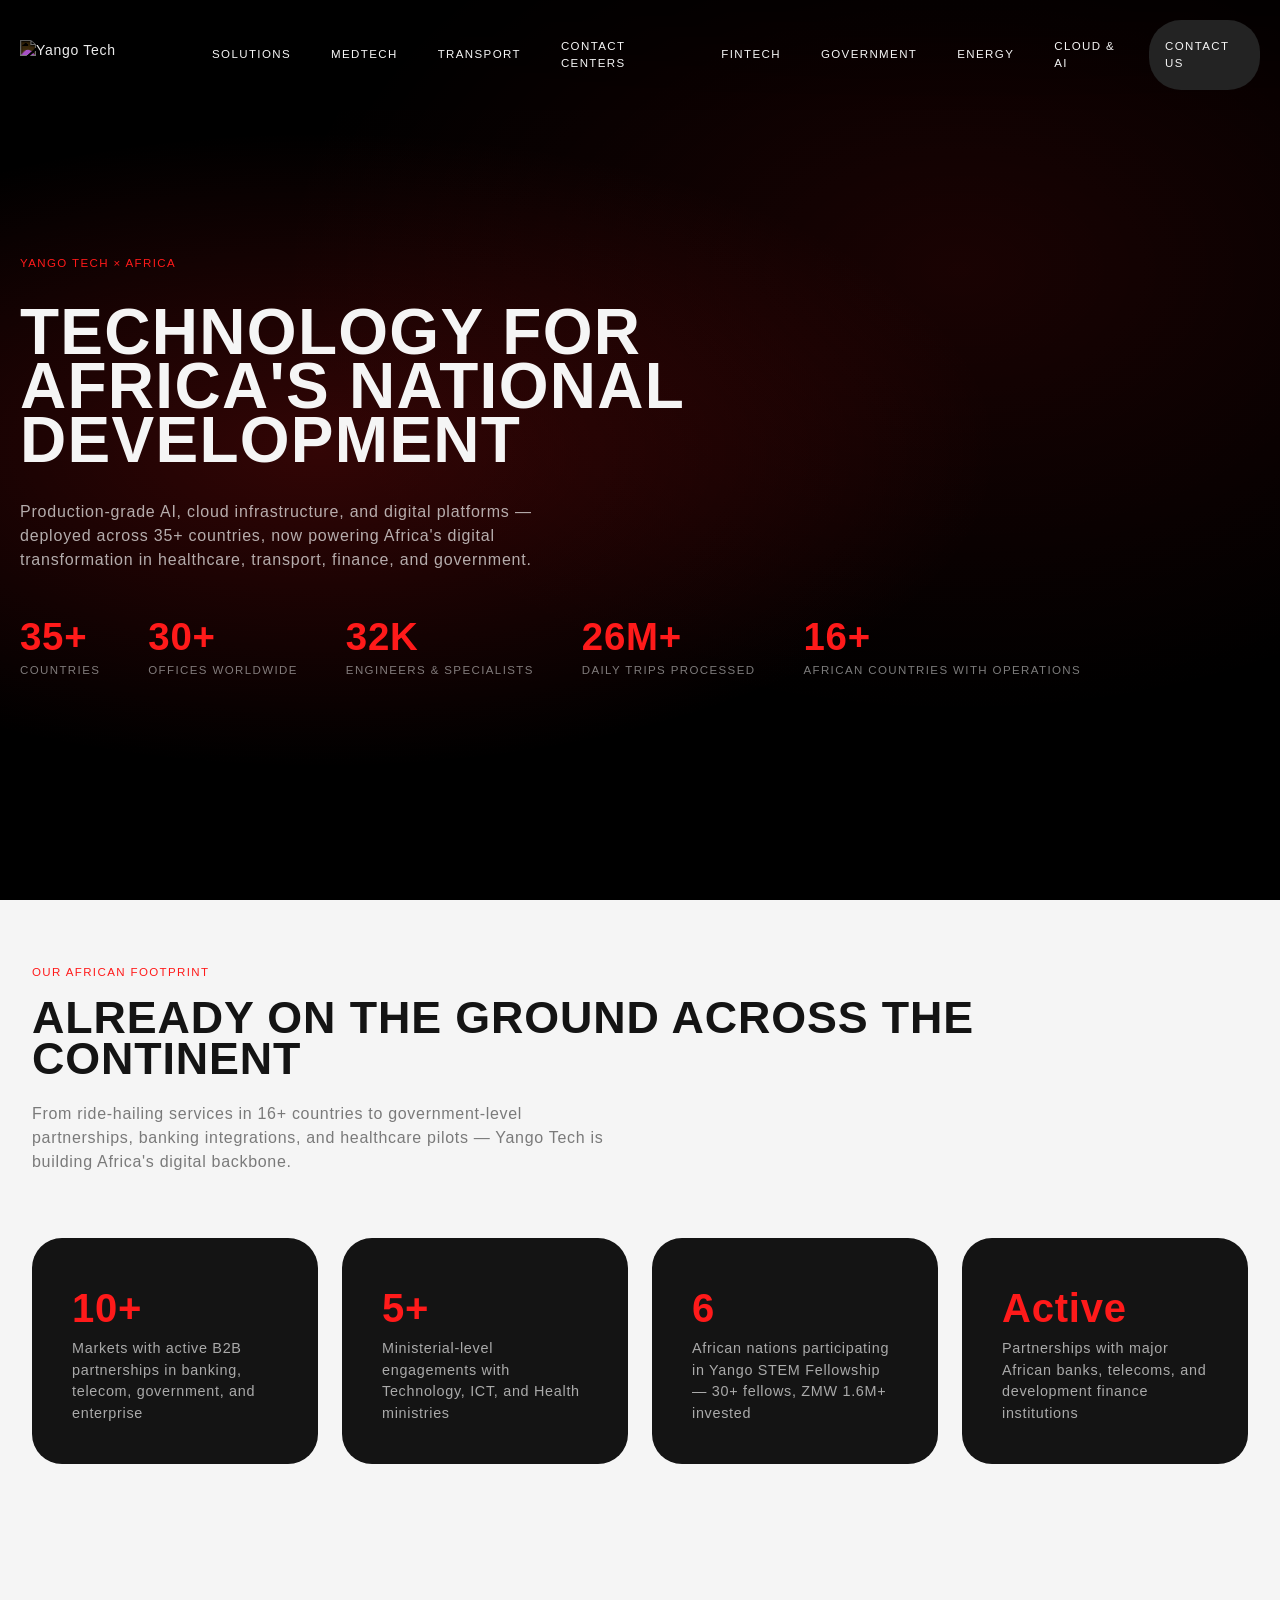
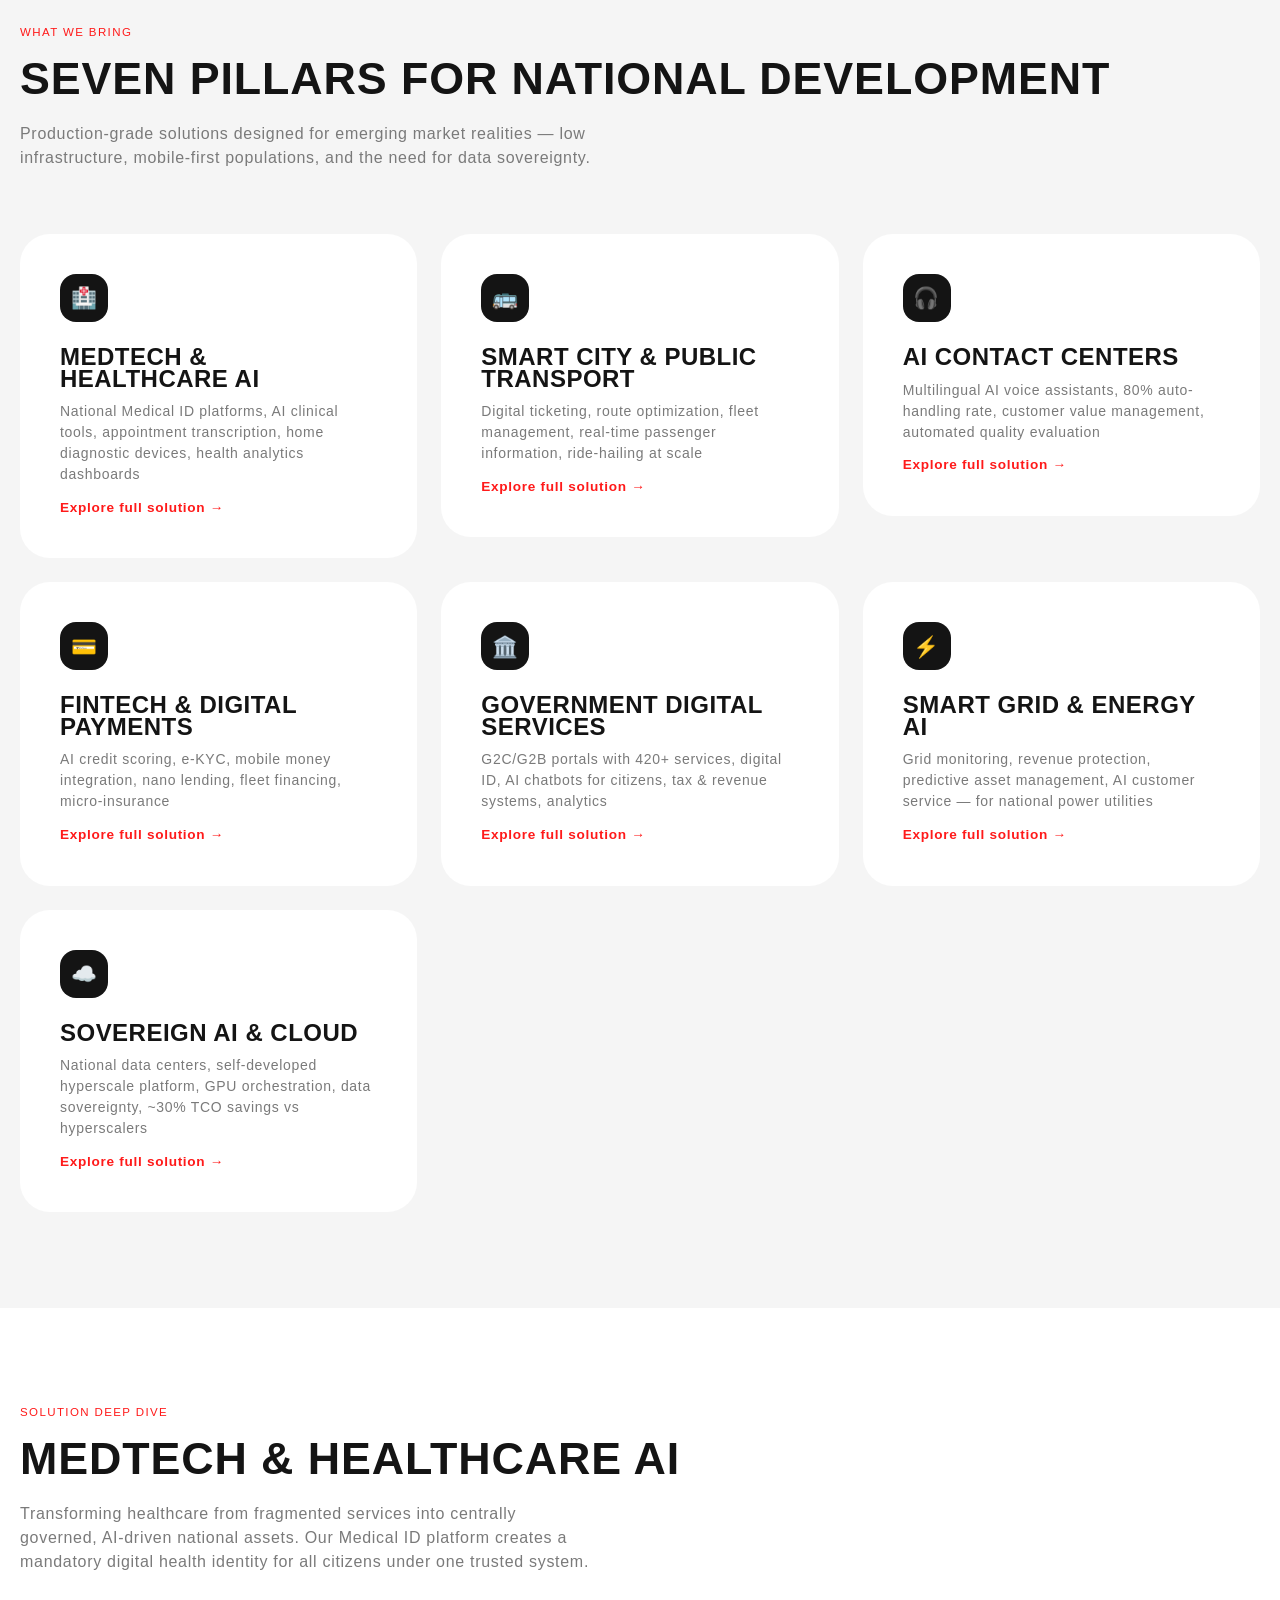
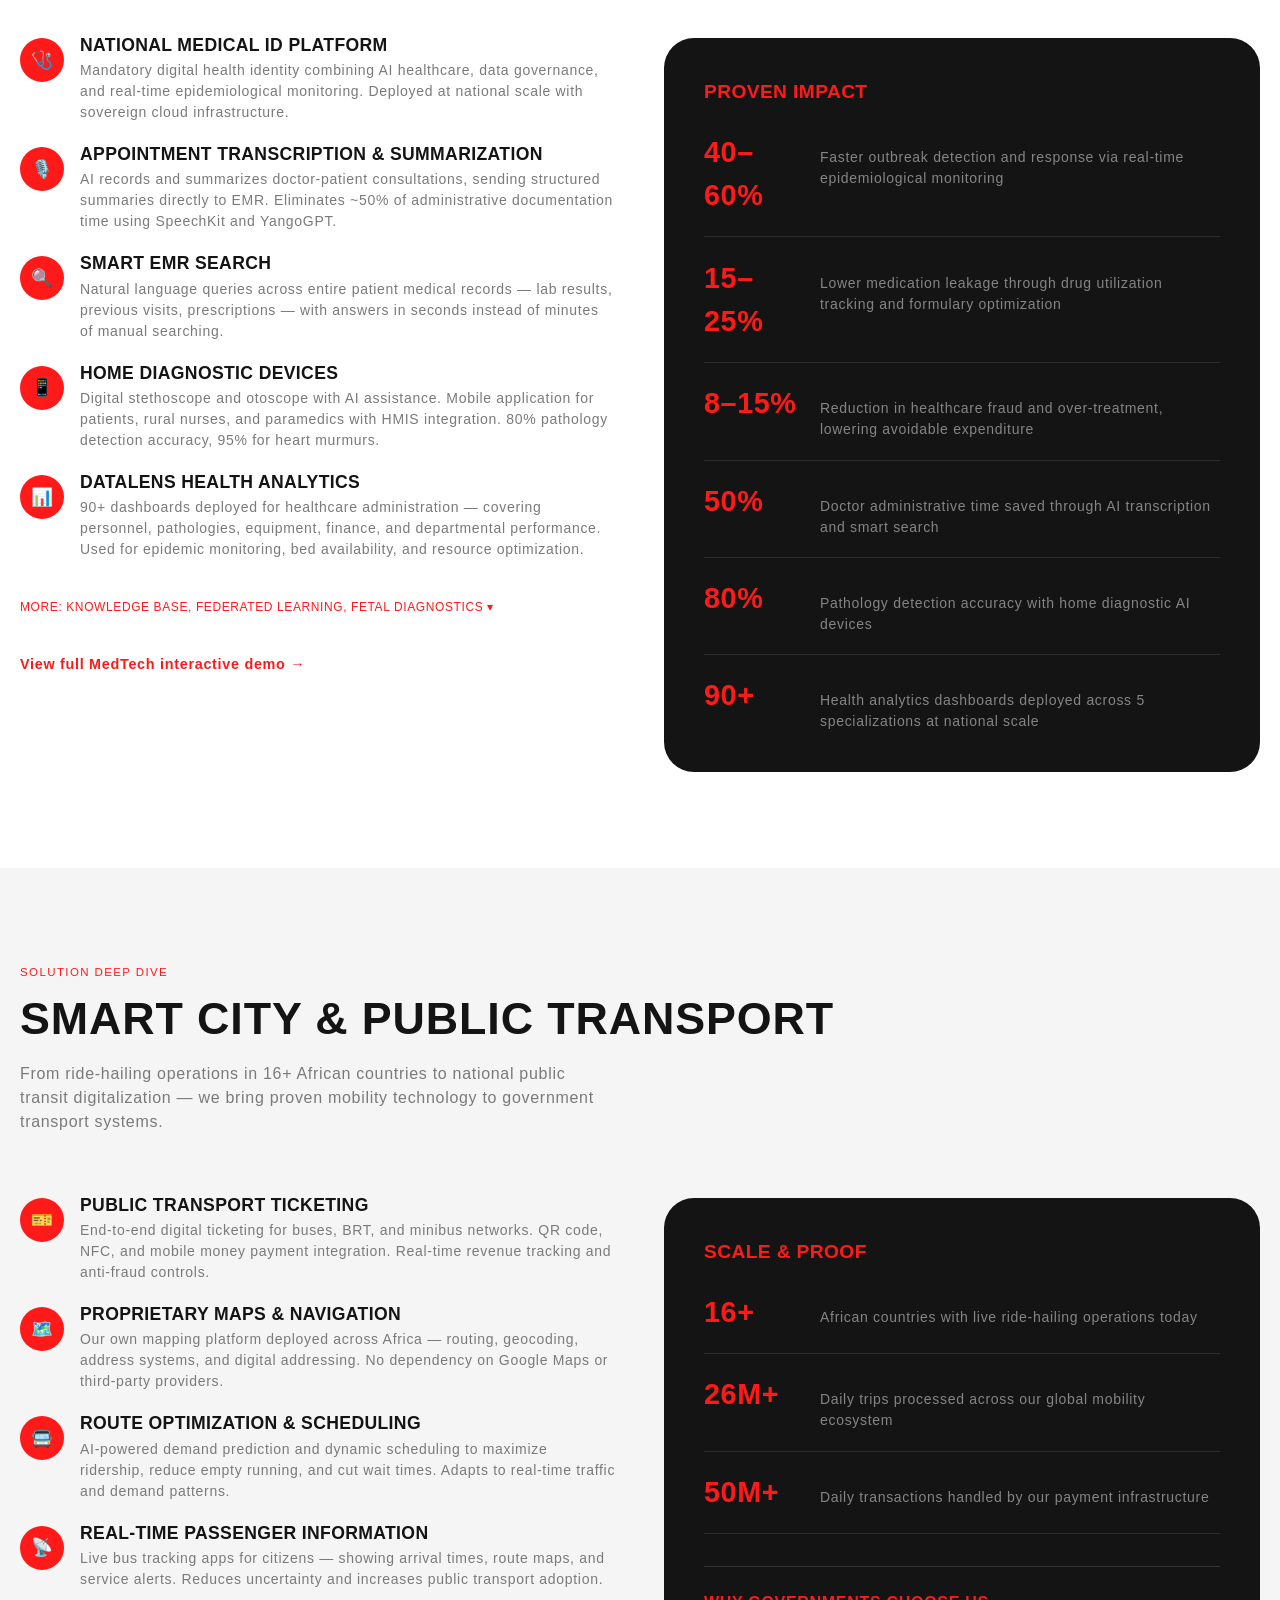
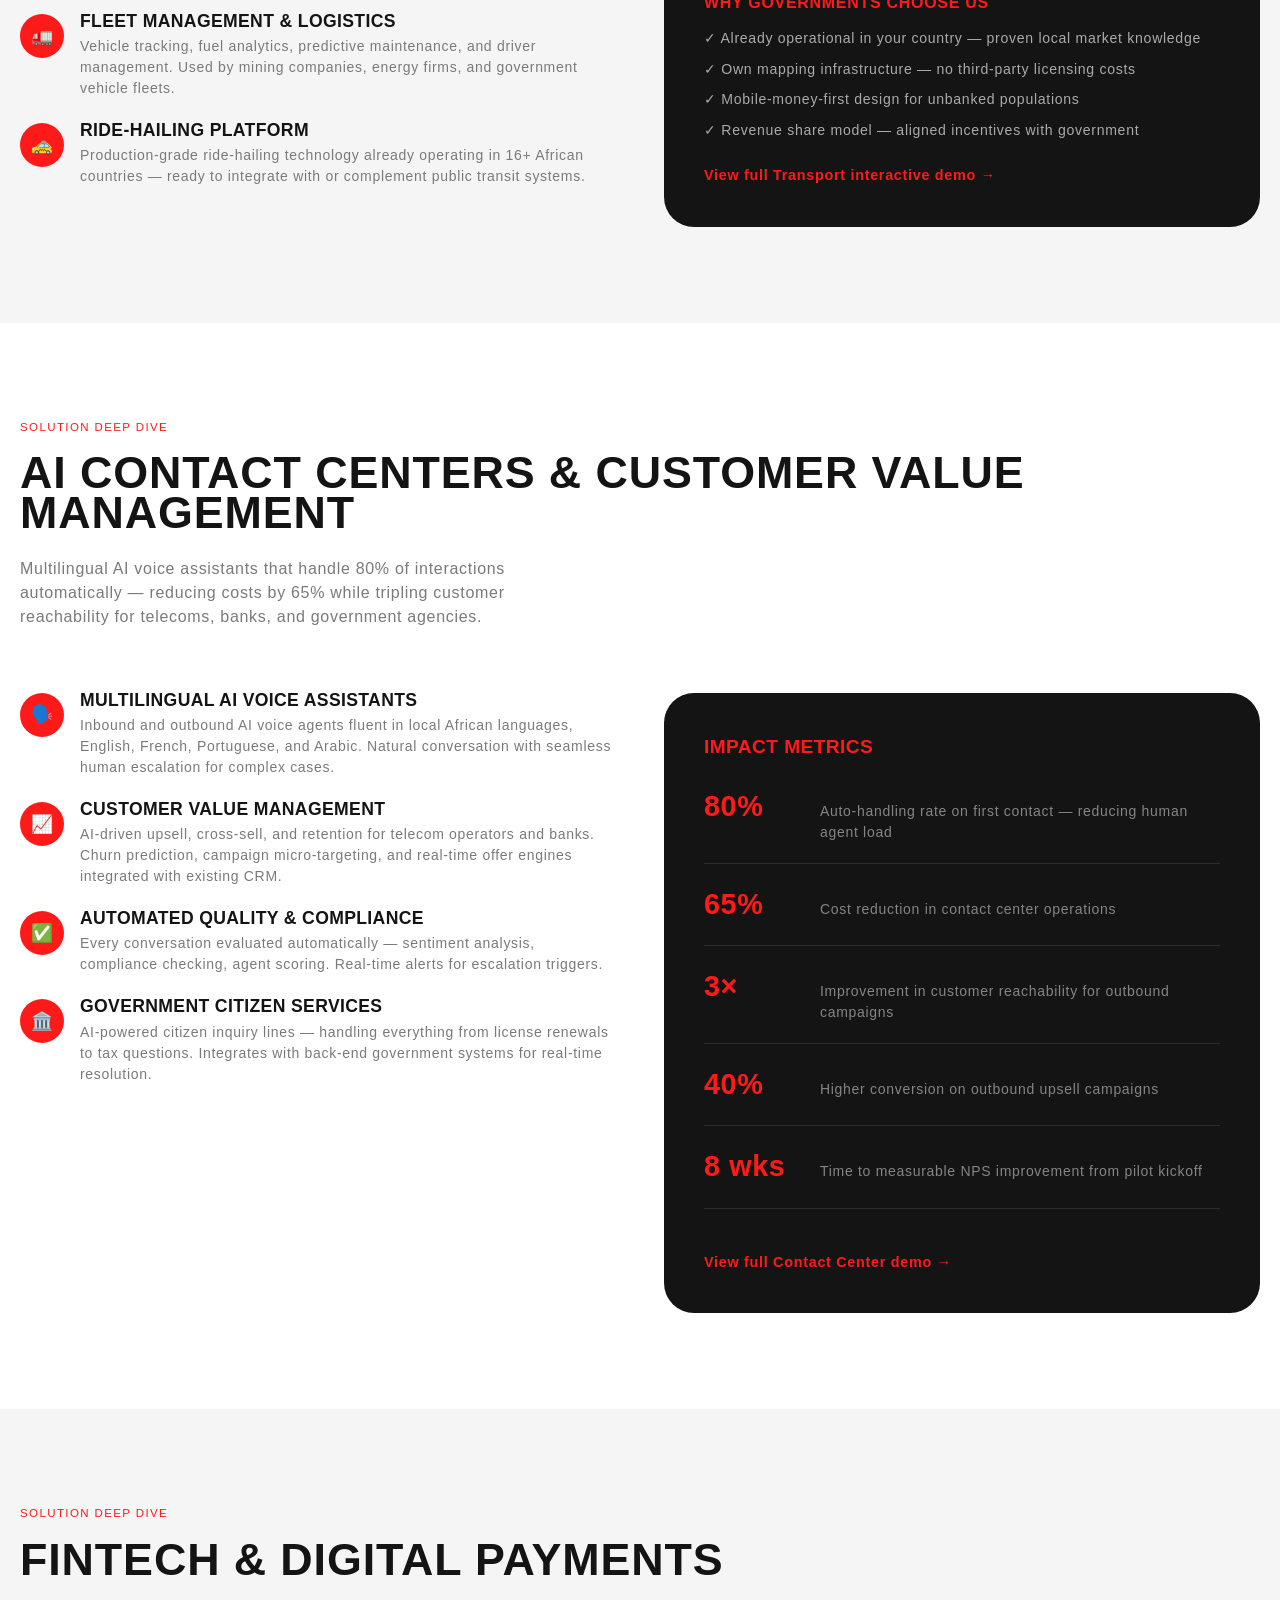
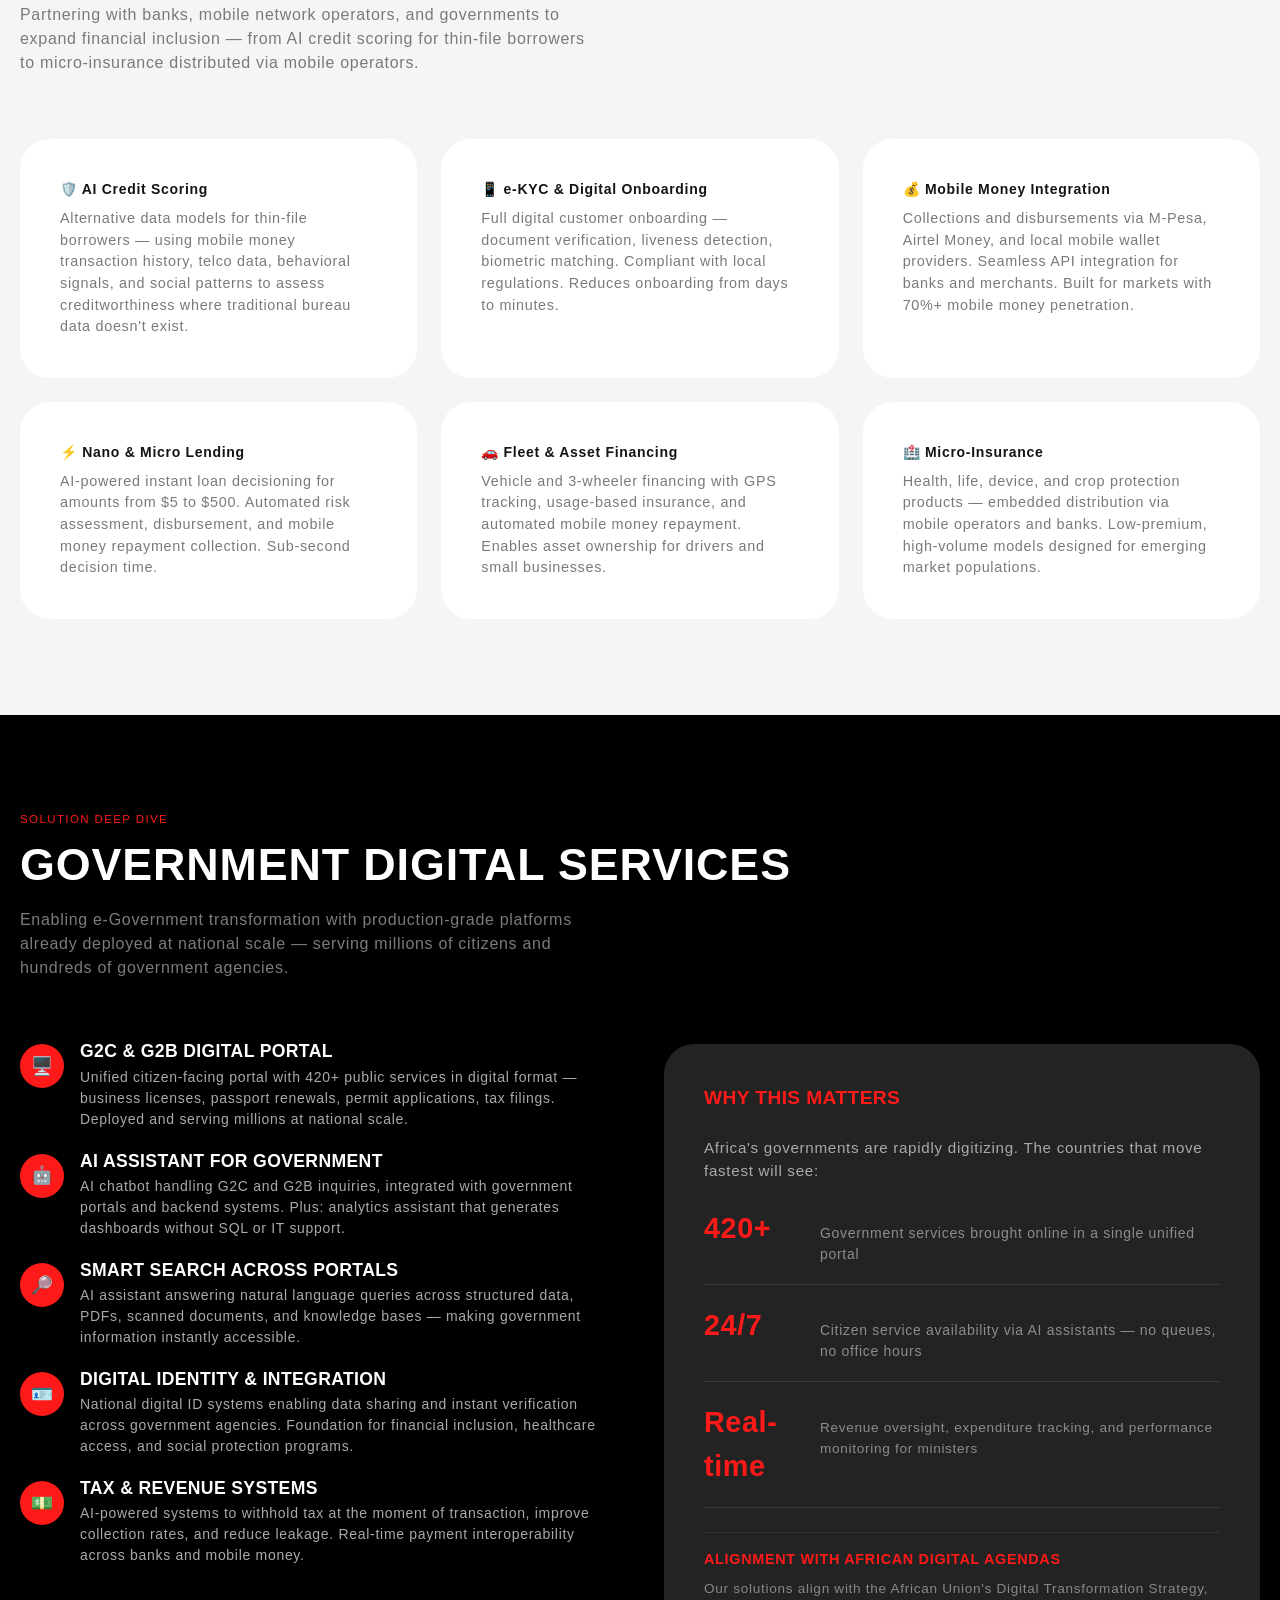
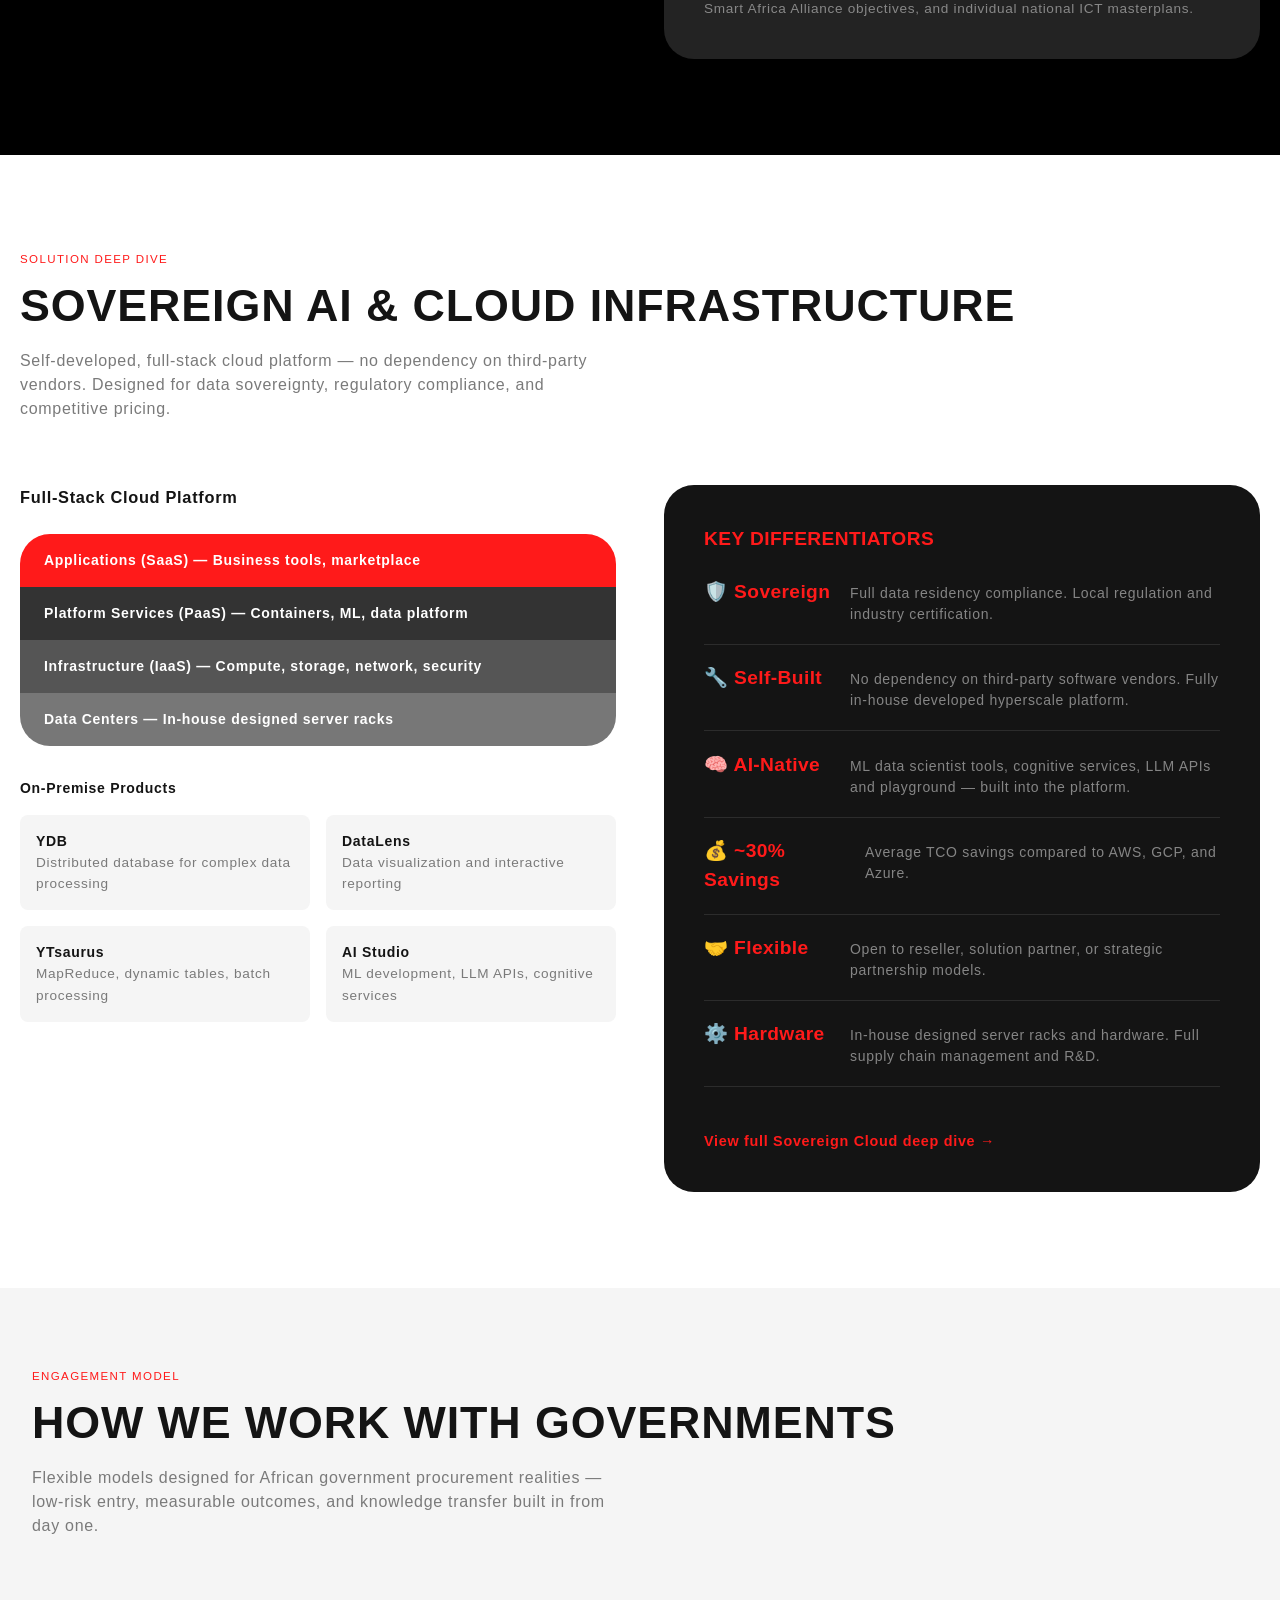
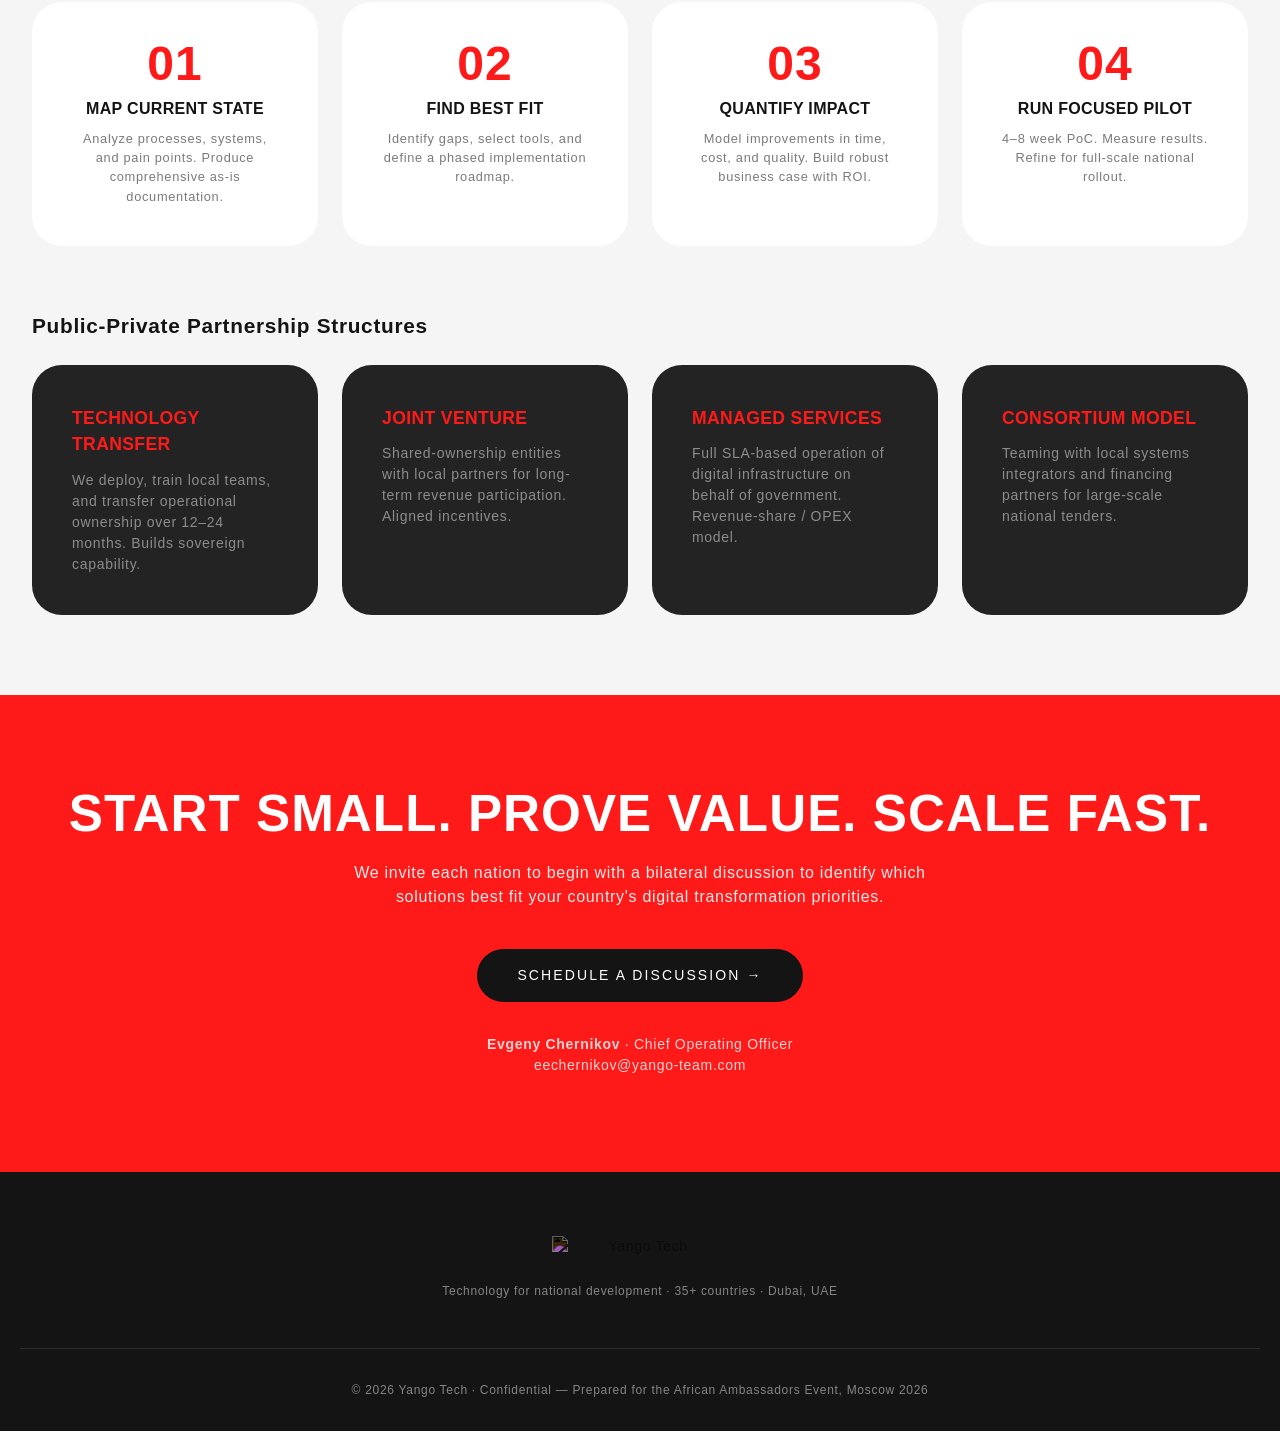
==== commit bcda3782: "Apply updated Yango Tech style: fix letter-spacing and font sizes - Change --letter-spacing-body fro" ====
--- a/index.html
+++ b/index.html
@@ -30,8 +30,10 @@
     --border-color: rgba(196, 196, 196, 1);
     --font-headline: "Yango Headline", Helvetica, Arial, sans-serif;
     --font-body: "Yango Group Text", "YS Text", Helvetica, Arial, sans-serif;
-    --letter-spacing-body: 0.2em;
+    --letter-spacing-body: 0.05em;
     --letter-spacing-headline: calc(1em / 50);
+    --letter-spacing-ui: 0.12em;
+    --letter-spacing-cta: 0.15em;
     --radius-card: 1.875rem;
     --radius-btn: 2rem;
     --radius-pill: 2rem;
@@ -48,12 +50,13 @@
   body {
     font-family: var(--font-body);
     font-weight: 400;
-    font-size: 1rem;
-    line-height: 1.4;
+    font-size: 0.875rem;
+    line-height: 1.5;
     color: var(--text-primary);
     background-color: var(--body-color);
     letter-spacing: var(--letter-spacing-body);
     font-variant-numeric: proportional-nums;
+    text-transform: none;
   }
   ::selection { background: var(--primary-color); color: white; }
   a { color: inherit; text-decoration: none; transition: var(--transition-fast); }
@@ -79,8 +82,8 @@
   }
   .nav-links a {
     padding: 1.1rem 1rem;
-    font-size: 0.75rem; font-weight: 500;
-    letter-spacing: var(--letter-spacing-body);
+    font-size: 0.72rem; font-weight: 500;
+    letter-spacing: var(--letter-spacing-ui);
     text-transform: uppercase;
     color: var(--text-on-dark);
     text-decoration: none;
@@ -93,8 +96,8 @@
     padding: 0.75rem 1.5rem;
     background: var(--surface-dark); color: var(--text-on-dark);
     border: none; border-radius: var(--radius-btn);
-    font-family: var(--font-body); font-weight: 500; font-size: 0.75rem;
-    letter-spacing: var(--letter-spacing-body); text-transform: uppercase;
+    font-family: var(--font-body); font-weight: 500; font-size: 0.72rem;
+    letter-spacing: var(--letter-spacing-cta); text-transform: uppercase;
     text-decoration: none; cursor: pointer; transition: var(--transition-fast);
   }
   .nav-cta:hover { background: var(--primary-color); color: white; }
@@ -109,8 +112,8 @@
   .mobile-menu.open { display: flex; }
   .mobile-menu a {
     color: var(--text-on-dark); text-decoration: none;
-    font-size: 0.75rem; font-weight: 500; padding: 0.5rem 0;
-    letter-spacing: var(--letter-spacing-body); text-transform: uppercase;
+    font-size: 0.72rem; font-weight: 500; padding: 0.5rem 0;
+    letter-spacing: var(--letter-spacing-ui); text-transform: uppercase;
   }
   .mobile-menu a:hover { color: var(--primary-color); }
 
@@ -138,8 +141,8 @@
   }
   .hero-tag {
     font-family: var(--font-body);
-    color: var(--primary-color); font-size: 0.75rem; font-weight: 500;
-    letter-spacing: var(--letter-spacing-body); text-transform: uppercase;
+    color: var(--primary-color); font-size: 0.72rem; font-weight: 500;
+    letter-spacing: var(--letter-spacing-ui); text-transform: uppercase;
     margin-bottom: 2rem;
     display: inline-block;
     animation: fadeUp 0.8s ease-out;
@@ -161,6 +164,8 @@
     font-size: 1rem;
     max-width: 36rem;
     margin-bottom: 3rem;
+    letter-spacing: var(--letter-spacing-body);
+    text-transform: none;
     animation: fadeUp 0.8s ease-out 0.2s both;
   }
   .hero-stats {
@@ -173,8 +178,9 @@
     line-height: 90%; letter-spacing: var(--letter-spacing-headline);
   }
   .hero-stat .label {
-    color: rgba(245,245,245,0.5); font-size: 0.75rem; font-weight: 500;
+    color: rgba(245,245,245,0.5); font-size: 0.72rem; font-weight: 500;
     margin-top: 0.5rem;
+    text-transform: uppercase; letter-spacing: var(--letter-spacing-ui);
   }
 
   @keyframes fadeUp {
@@ -186,8 +192,8 @@
   section { padding: 6rem var(--yt-padding); }
   .section-inner { max-width: var(--max-w); margin: 0 auto; }
   .section-tag {
-    color: var(--primary-color); font-size: 0.75rem; font-weight: 500;
-    letter-spacing: var(--letter-spacing-body); text-transform: uppercase;
+    color: var(--primary-color); font-size: 0.72rem; font-weight: 500;
+    letter-spacing: var(--letter-spacing-ui); text-transform: uppercase;
     margin-bottom: 1rem;
   }
   .section-title {
@@ -371,7 +377,7 @@
     font-family: var(--font-body);
     font-weight: 500;
     font-size: 0.875rem;
-    letter-spacing: var(--letter-spacing-body);
+    letter-spacing: var(--letter-spacing-cta);
     text-transform: uppercase;
     transition: var(--transition-fast);
   }
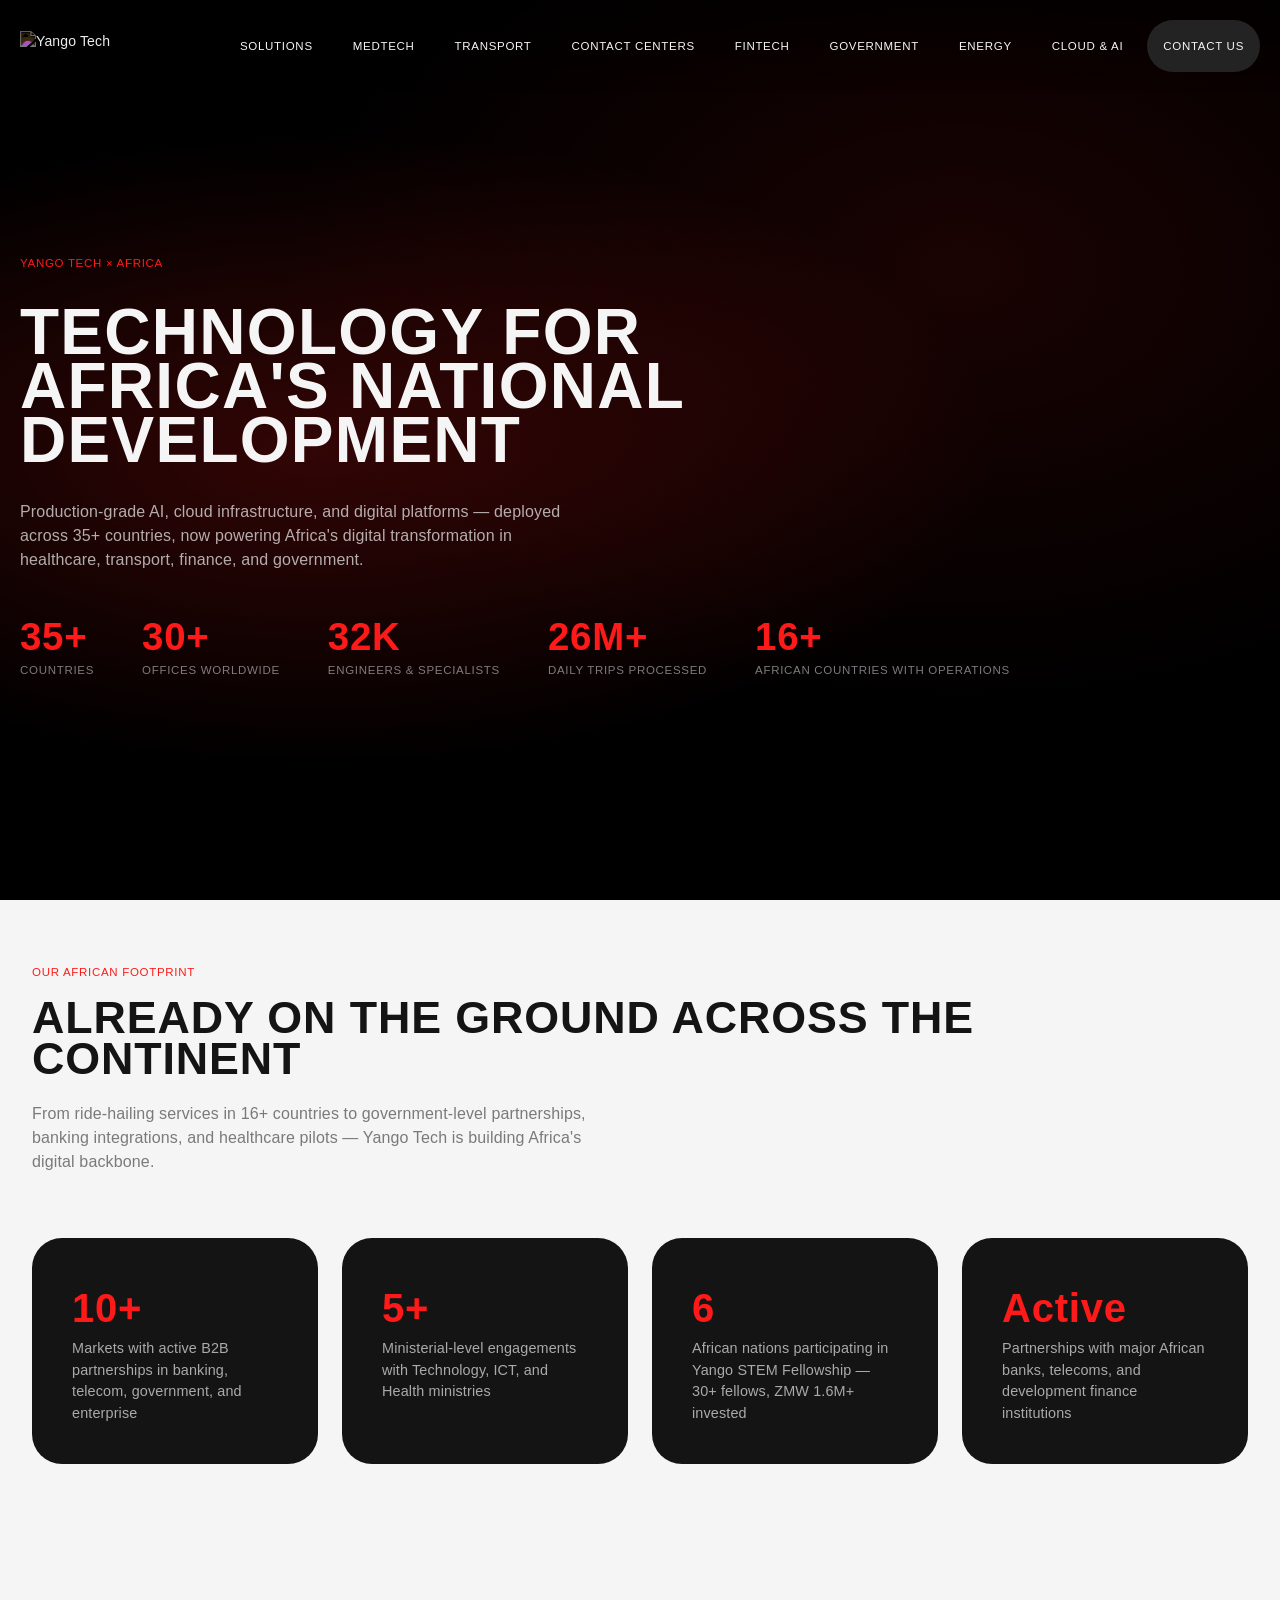
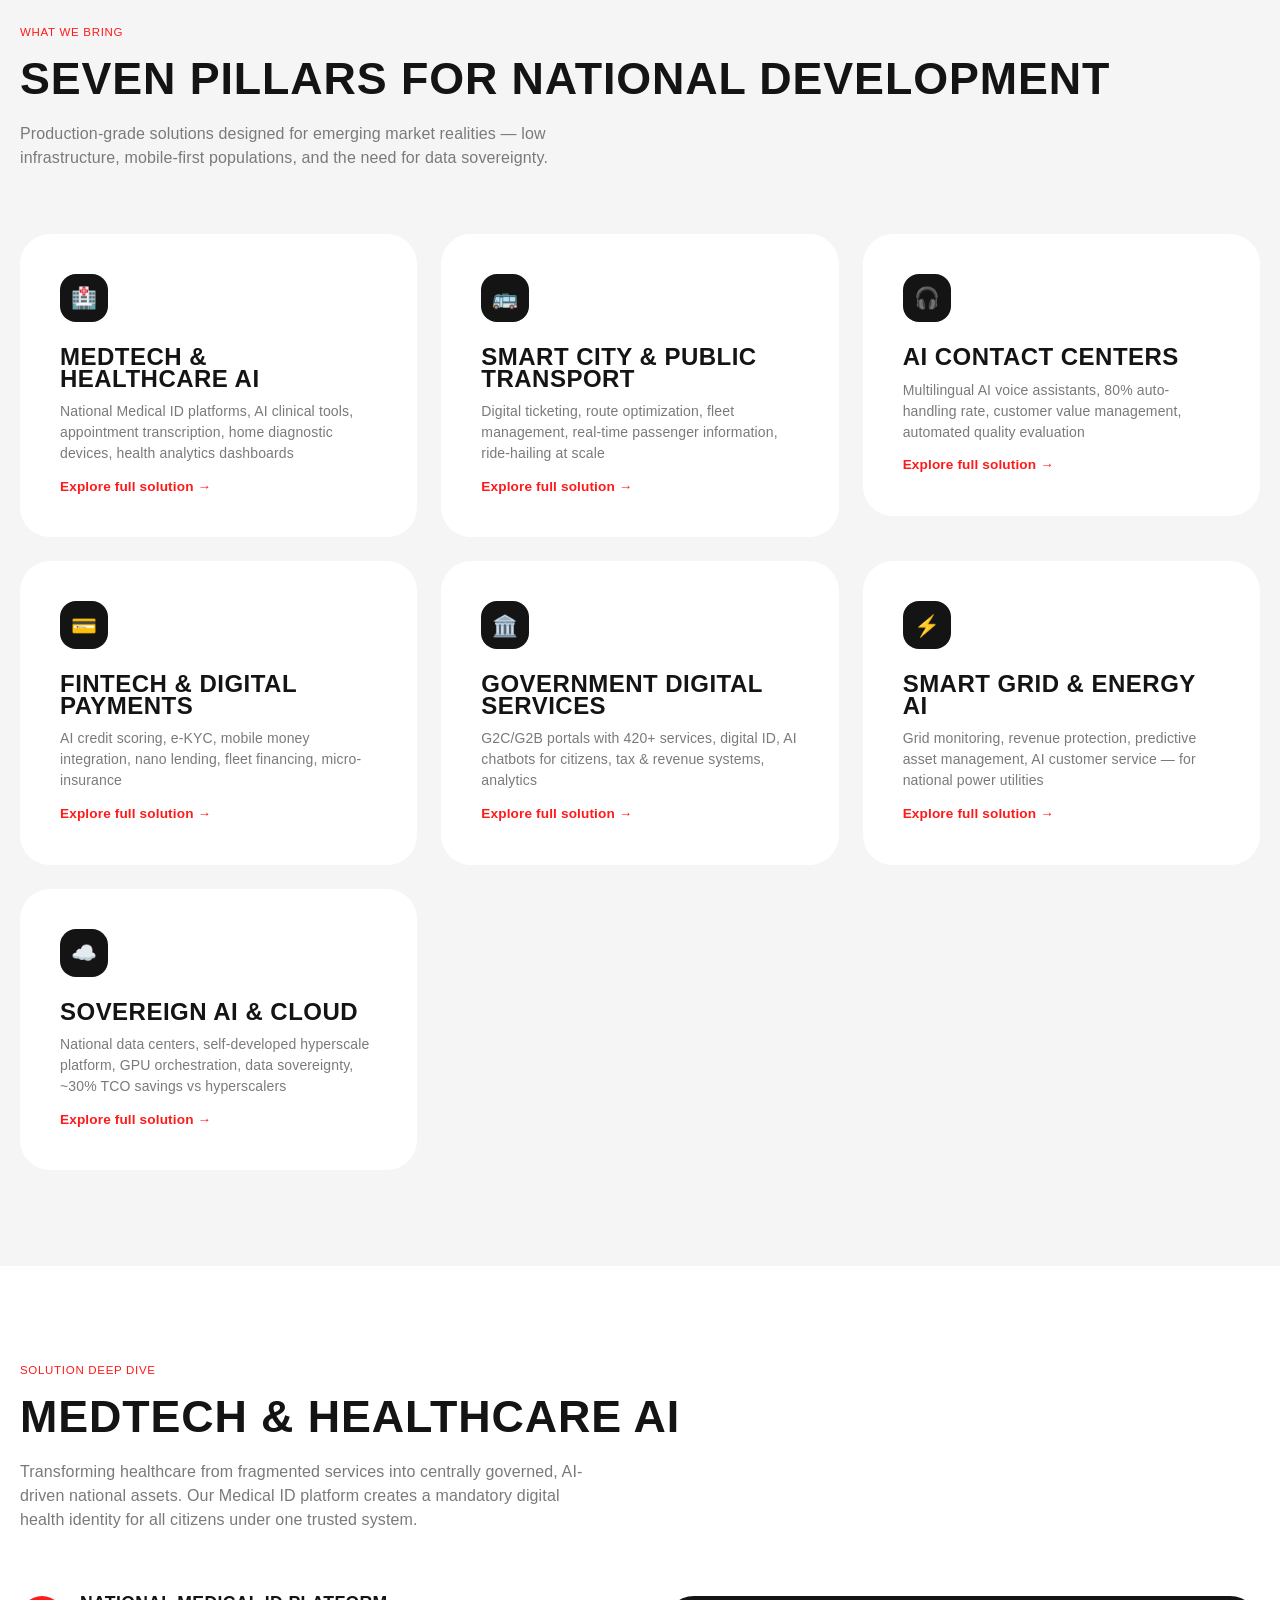
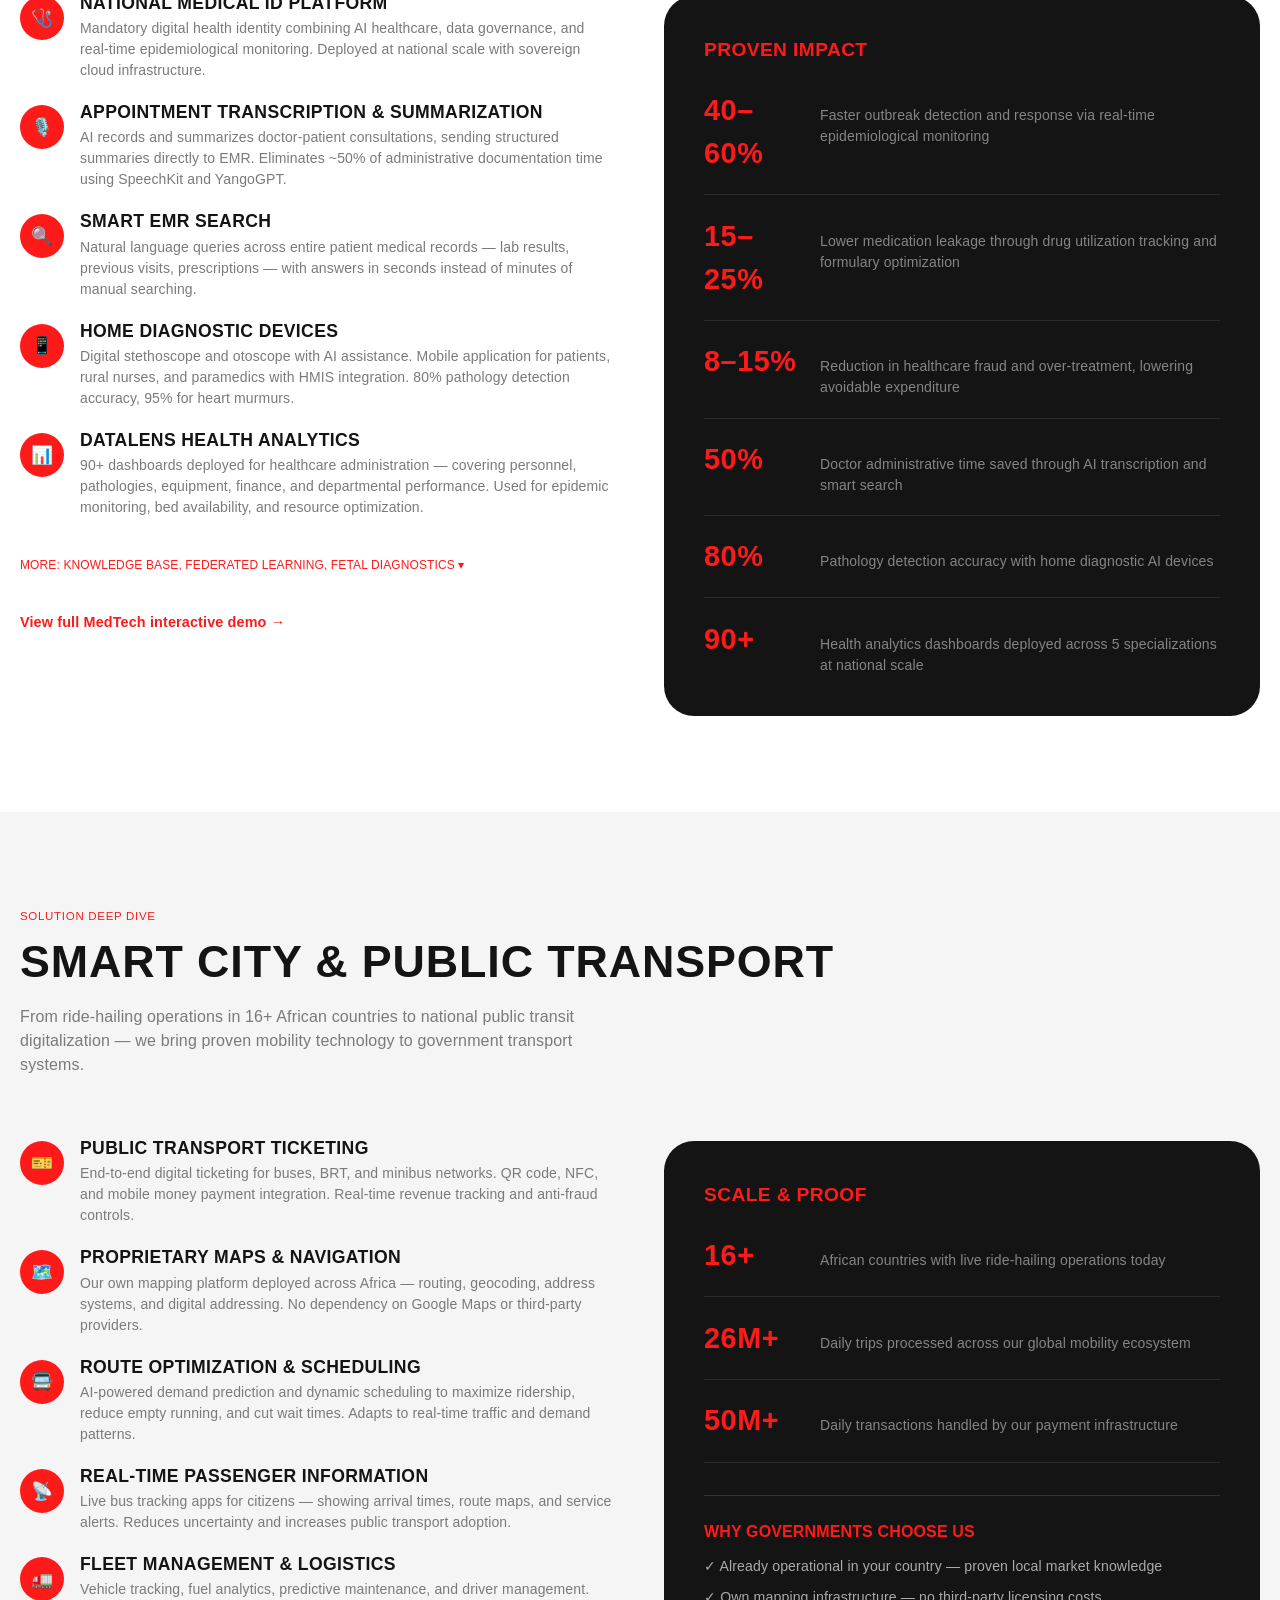
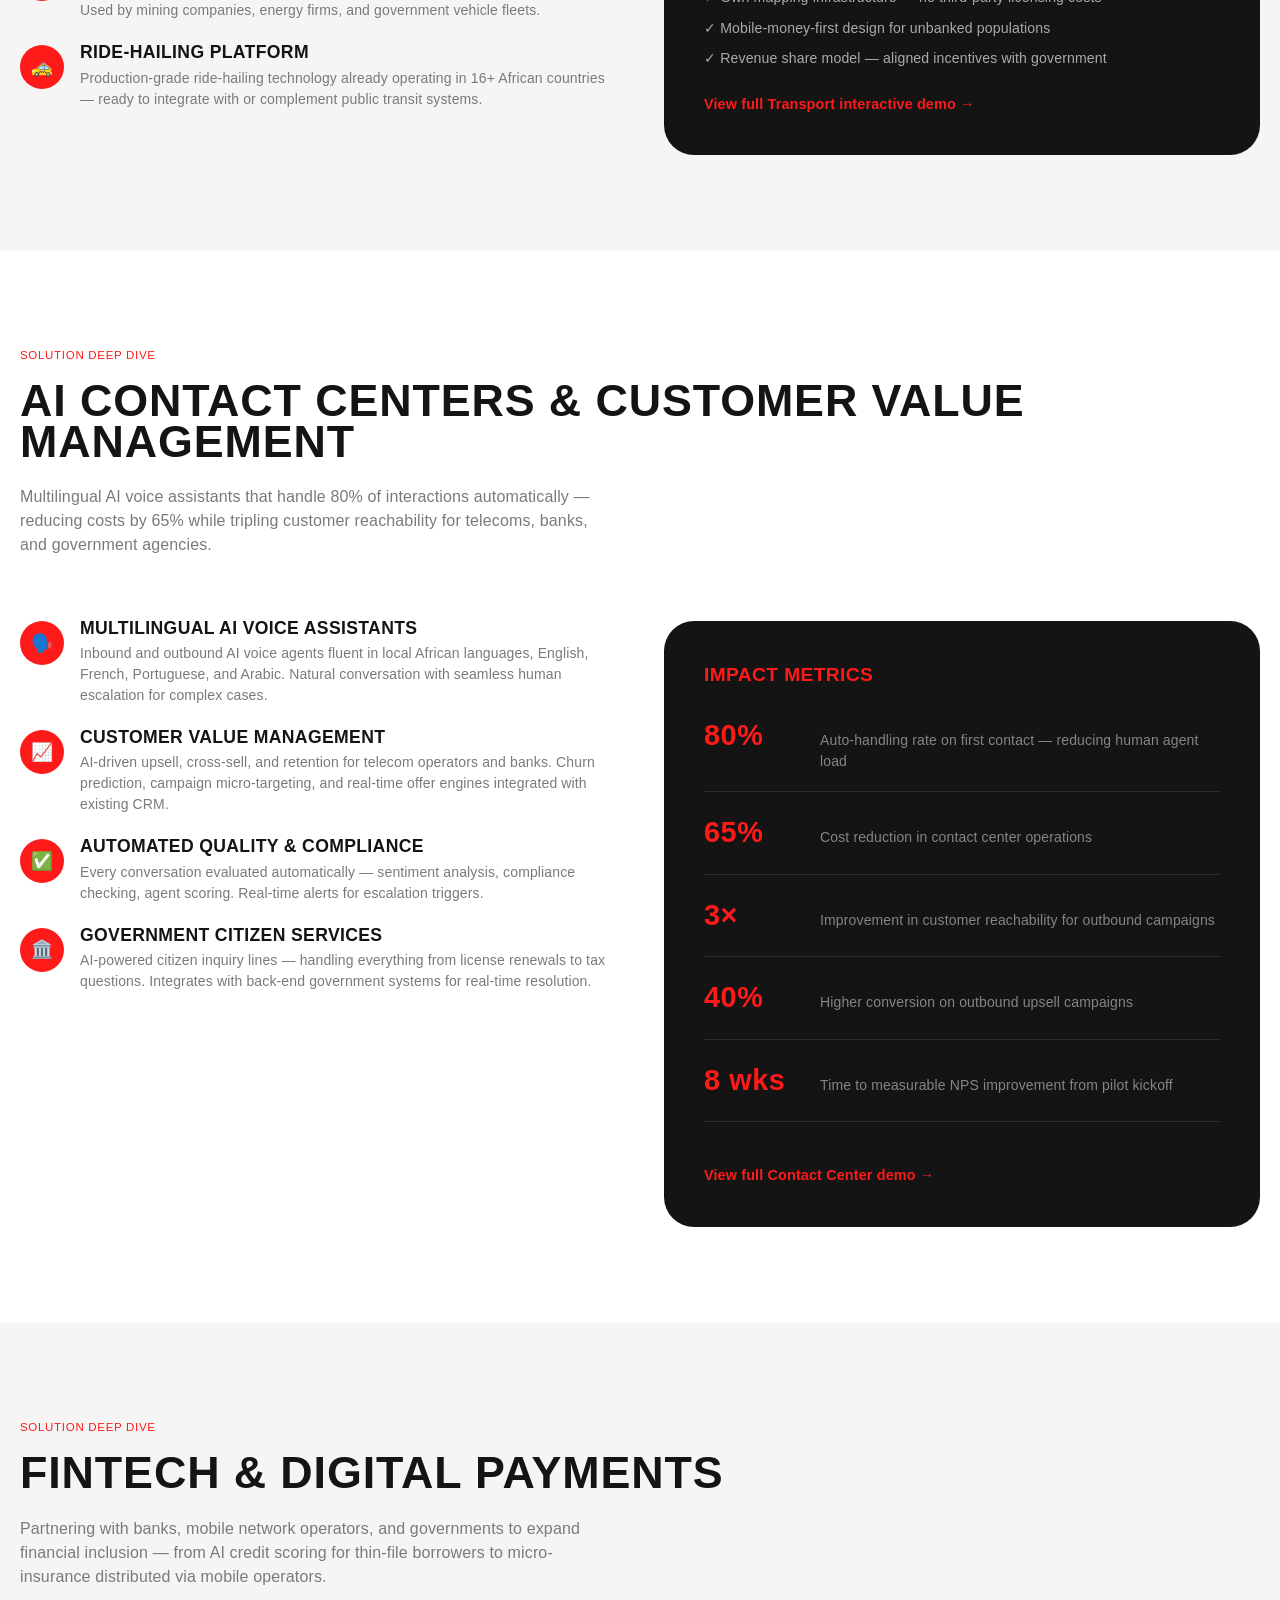
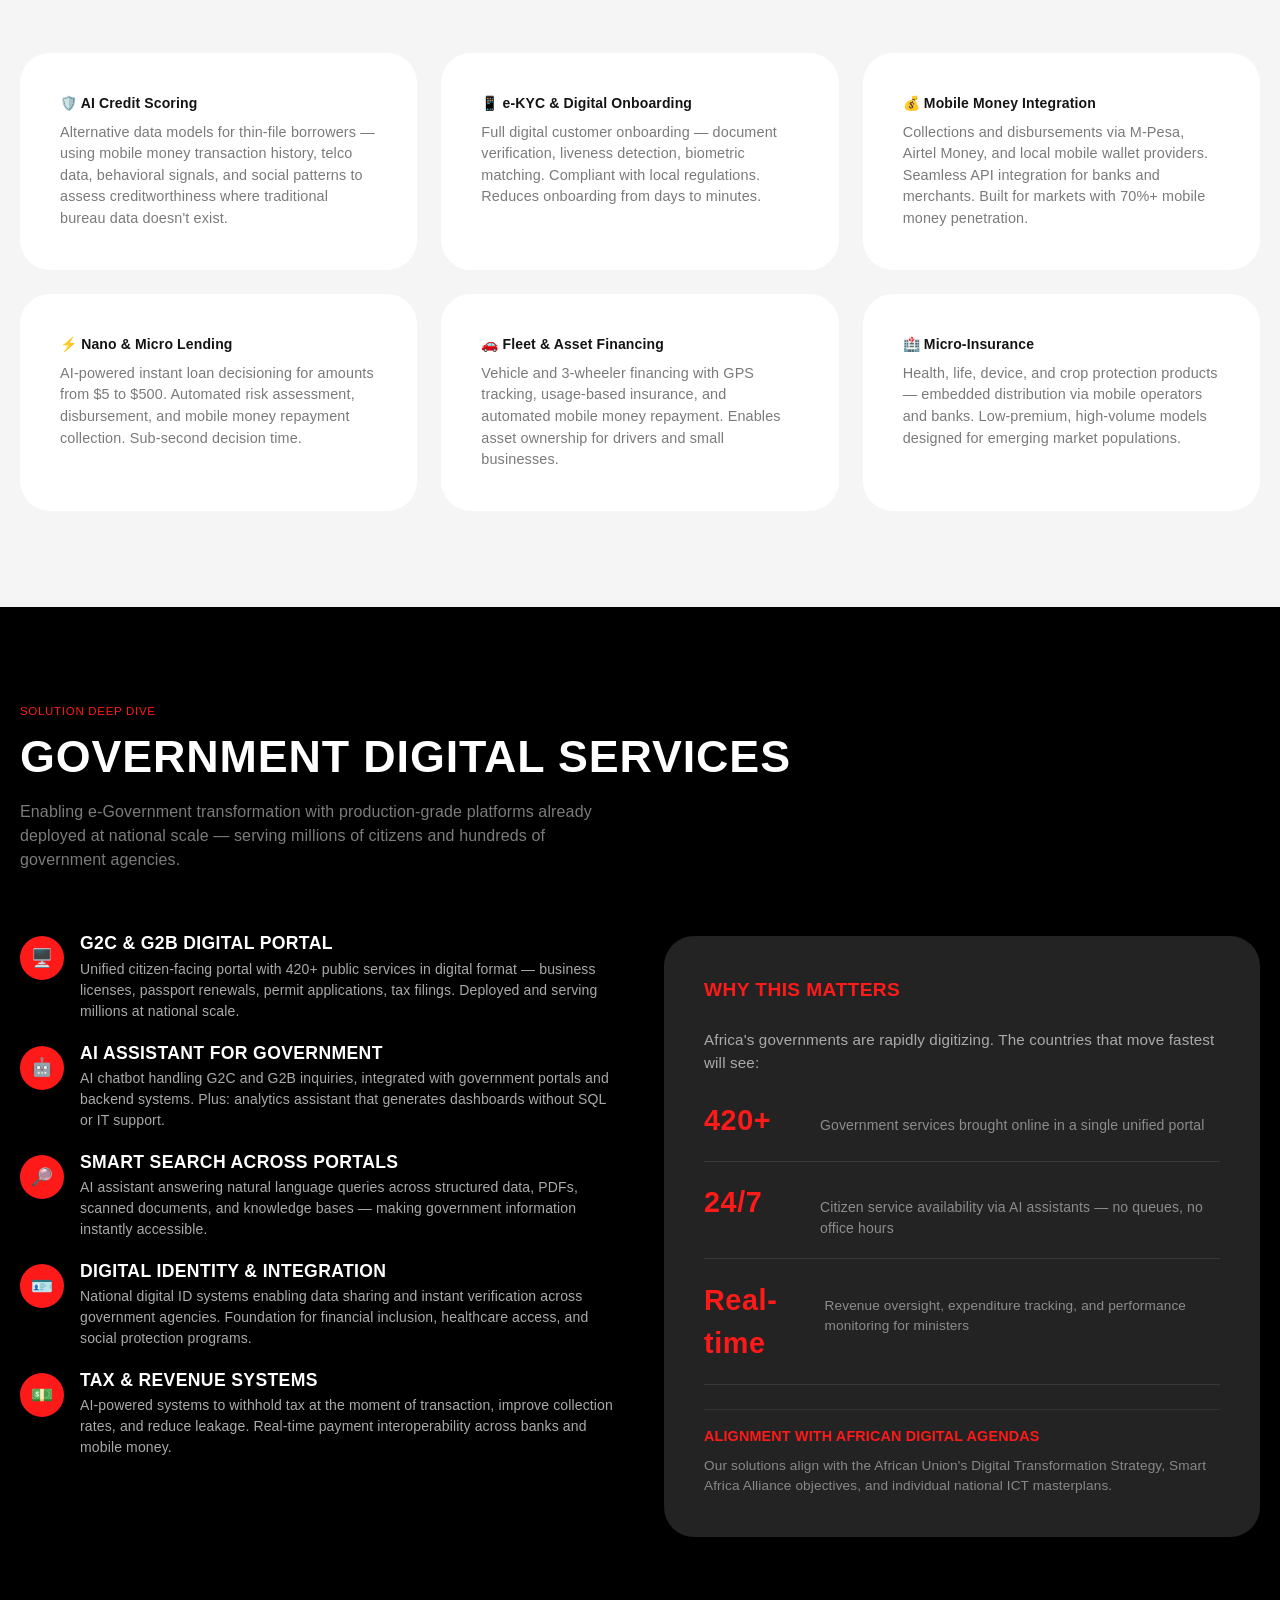
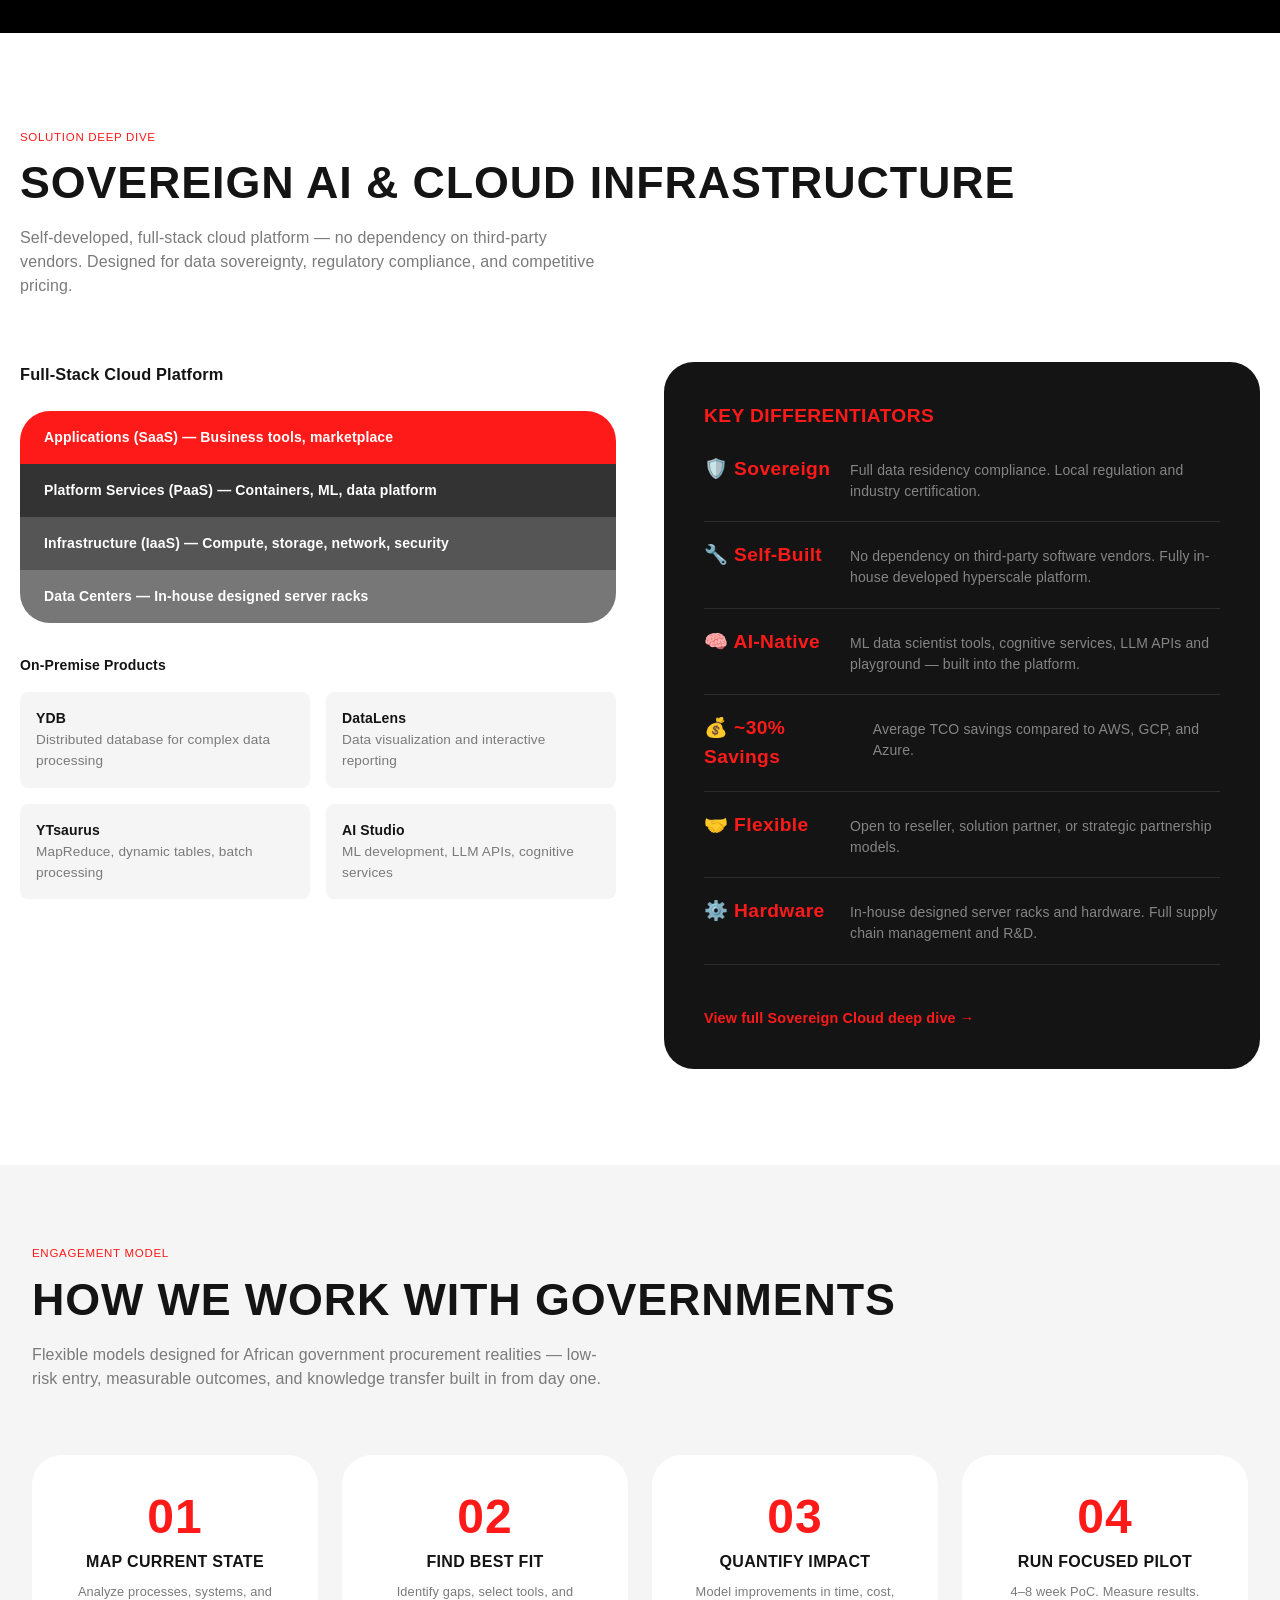
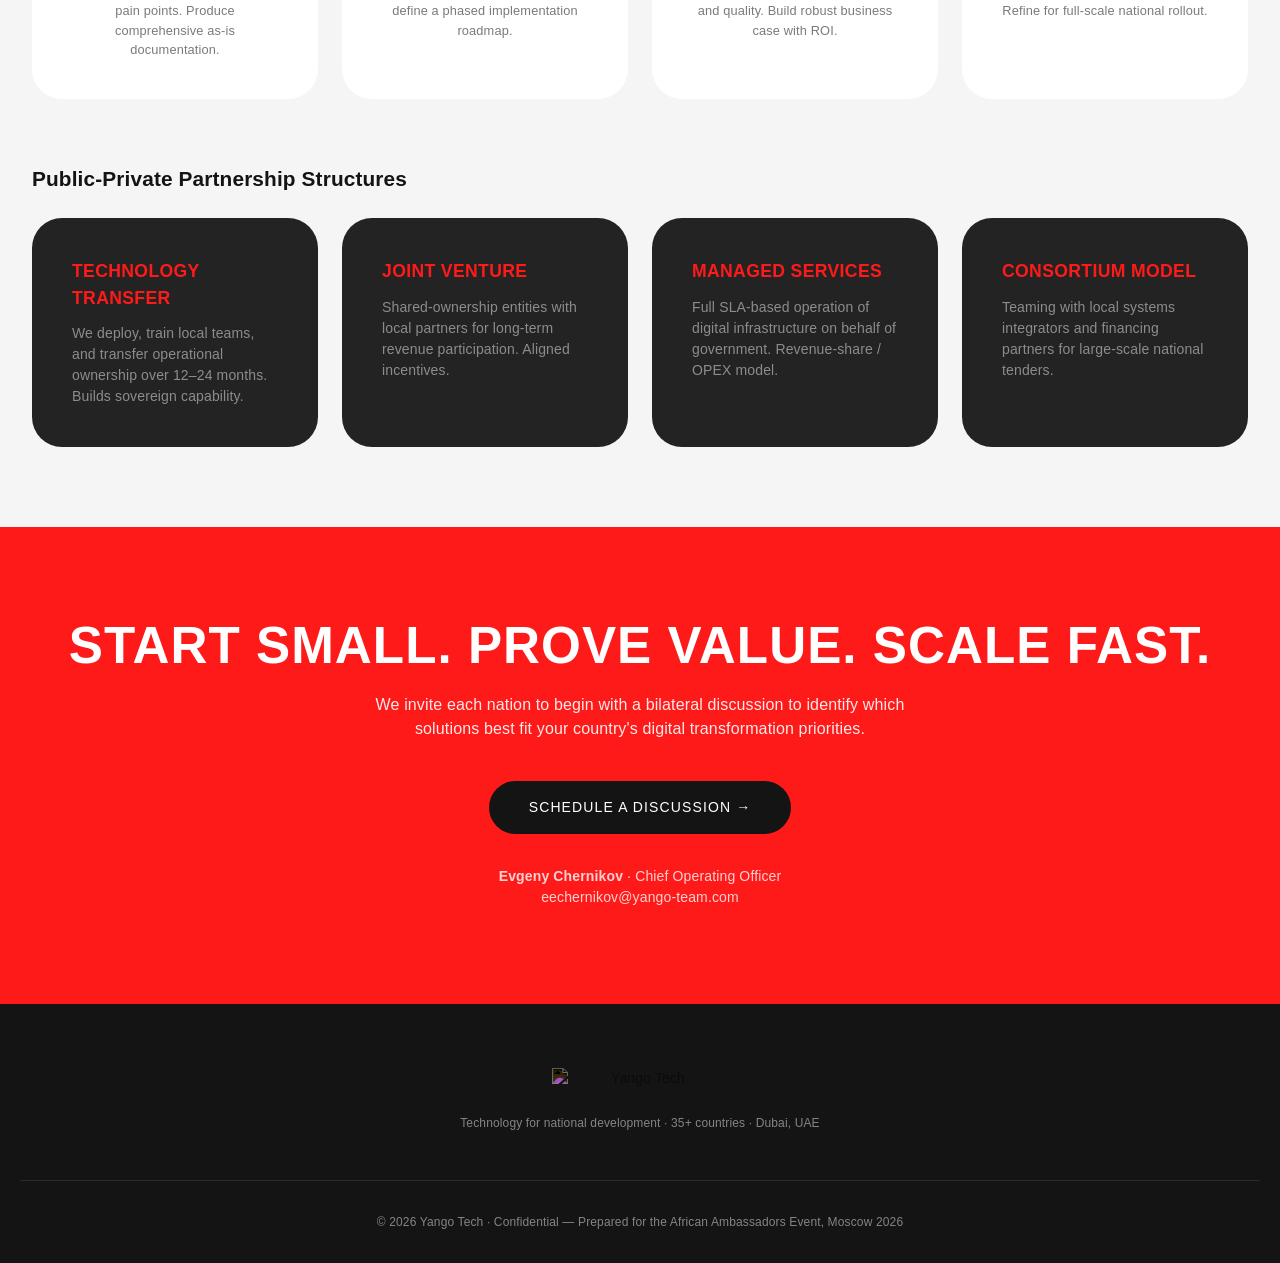
==== commit 05a47d8d: "Reduce letter-spacing across all pages for tighter, more natural text - body: 0.05em → 0.01em - ui e" ====
--- a/index.html
+++ b/index.html
@@ -30,10 +30,10 @@
     --border-color: rgba(196, 196, 196, 1);
     --font-headline: "Yango Headline", Helvetica, Arial, sans-serif;
     --font-body: "Yango Group Text", "YS Text", Helvetica, Arial, sans-serif;
-    --letter-spacing-body: 0.05em;
+    --letter-spacing-body: 0.01em;
     --letter-spacing-headline: calc(1em / 50);
-    --letter-spacing-ui: 0.12em;
-    --letter-spacing-cta: 0.15em;
+    --letter-spacing-ui: 0.06em;
+    --letter-spacing-cta: 0.08em;
     --radius-card: 1.875rem;
     --radius-btn: 2rem;
     --radius-pill: 2rem;
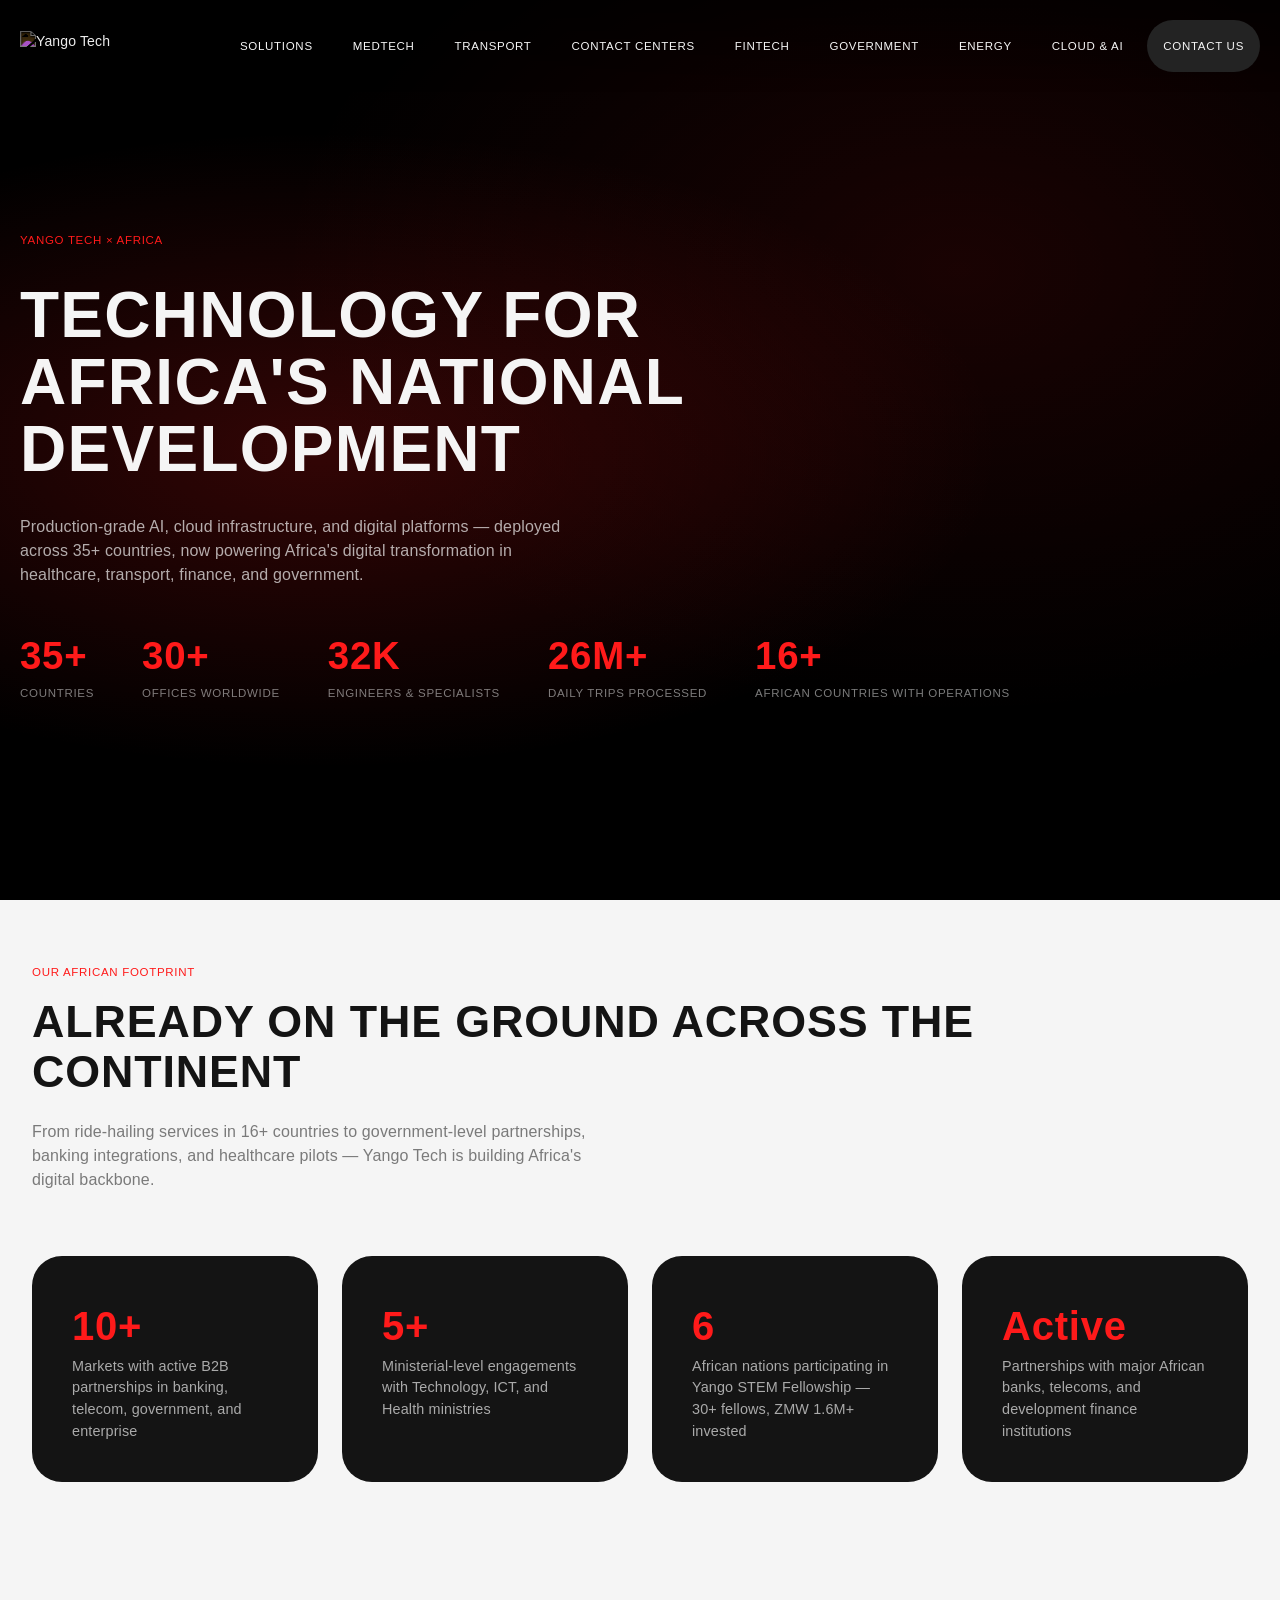
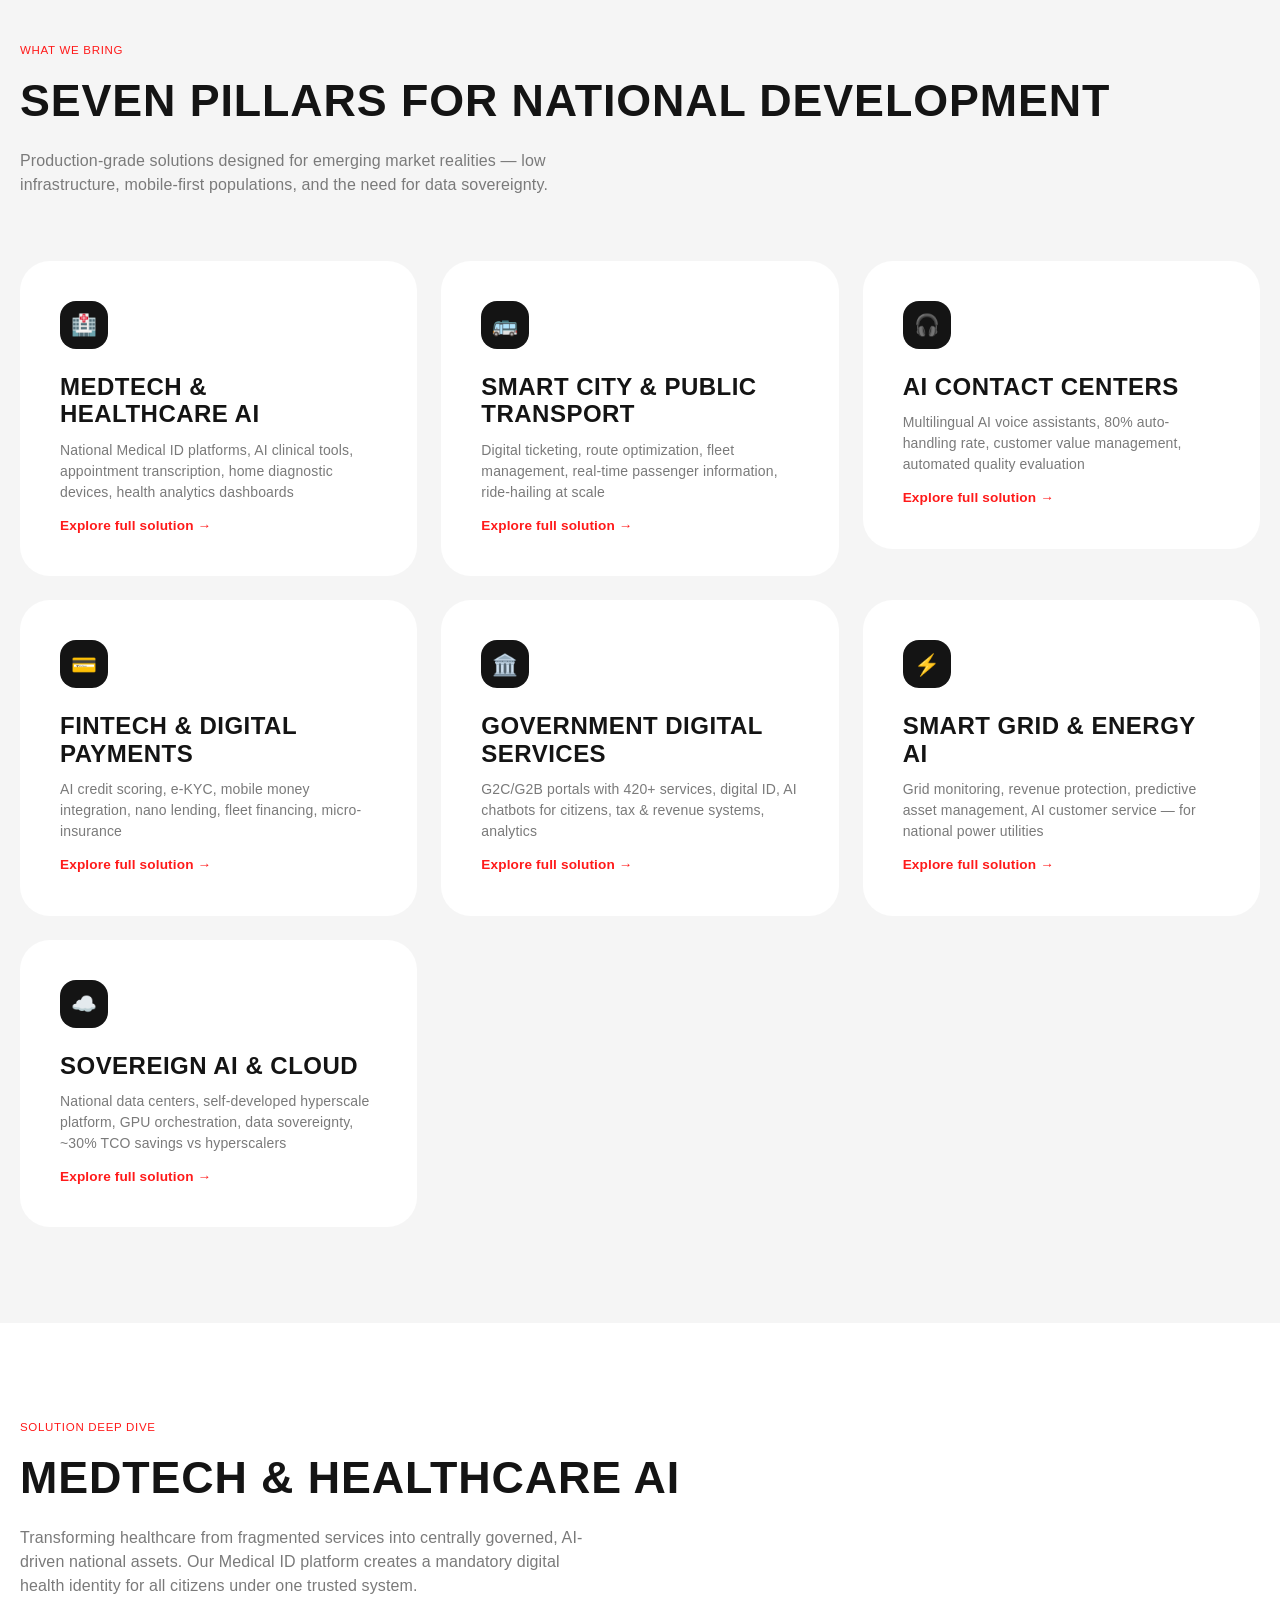
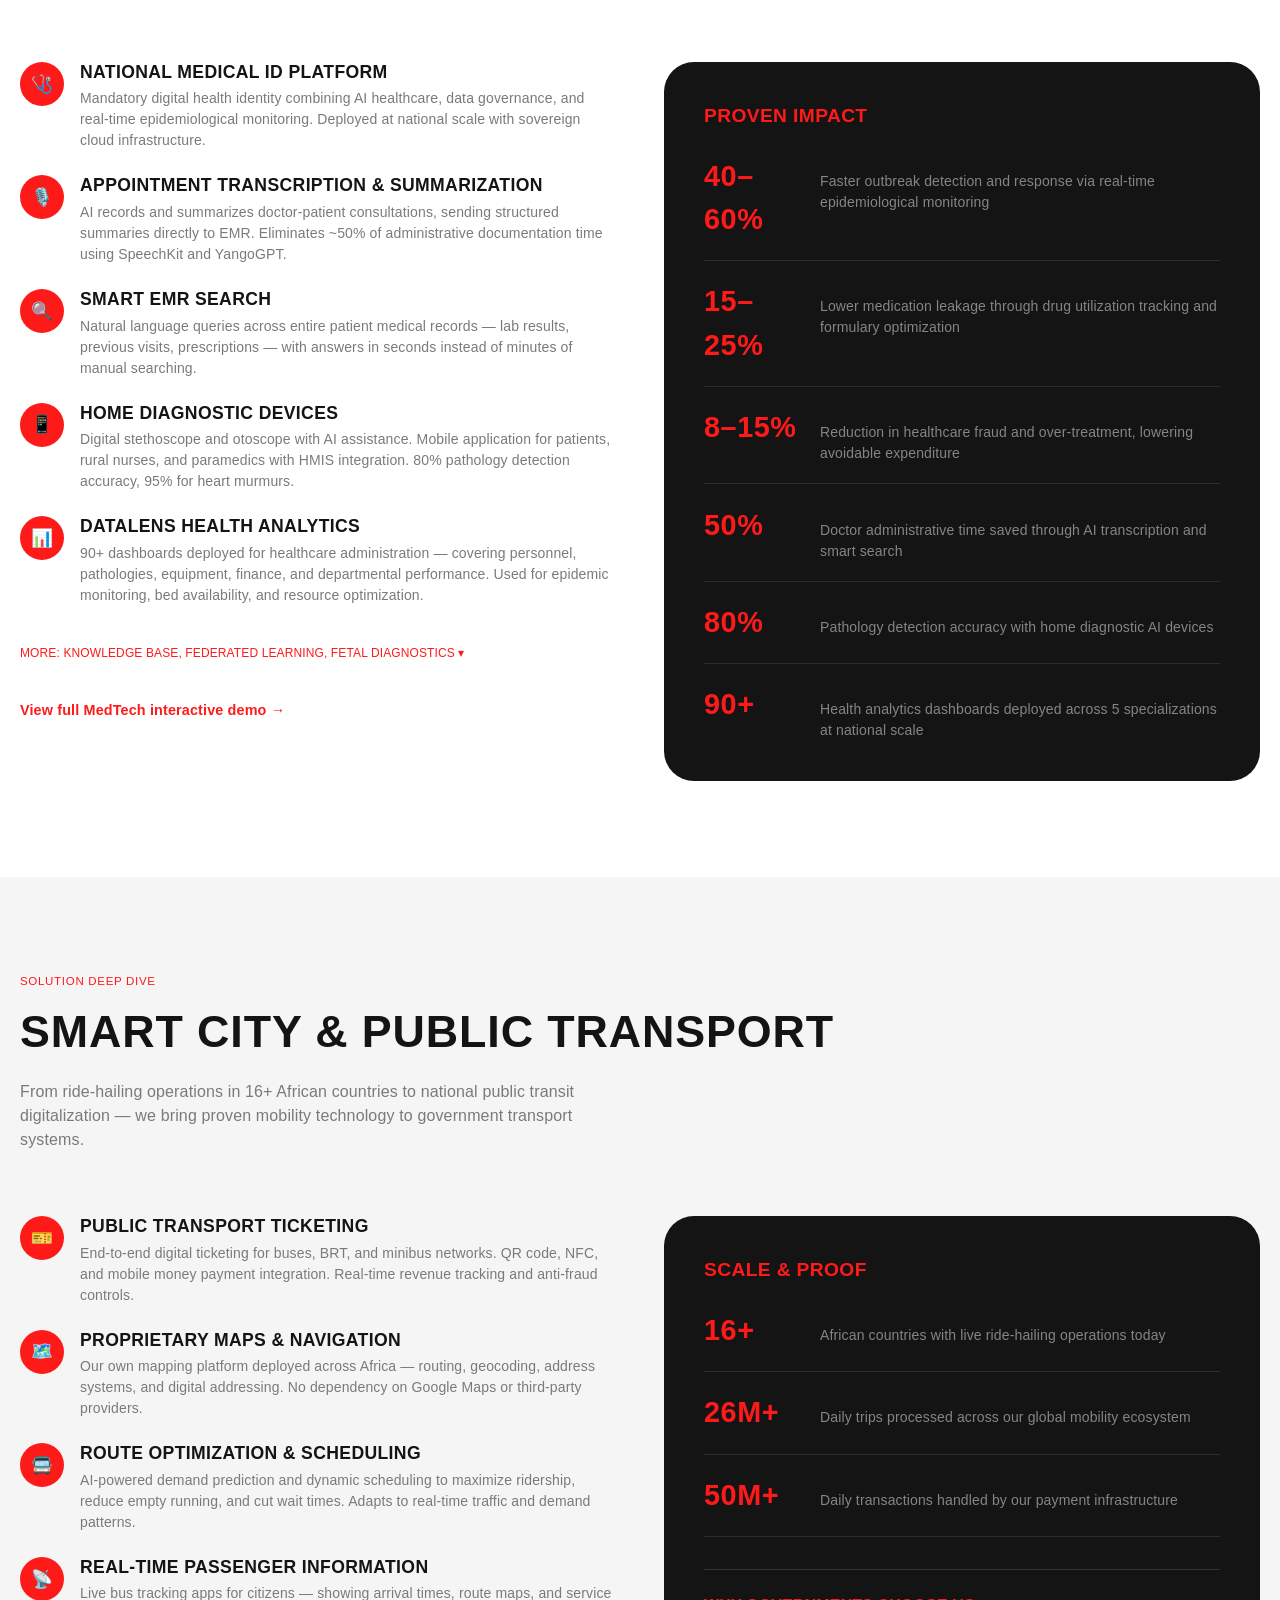
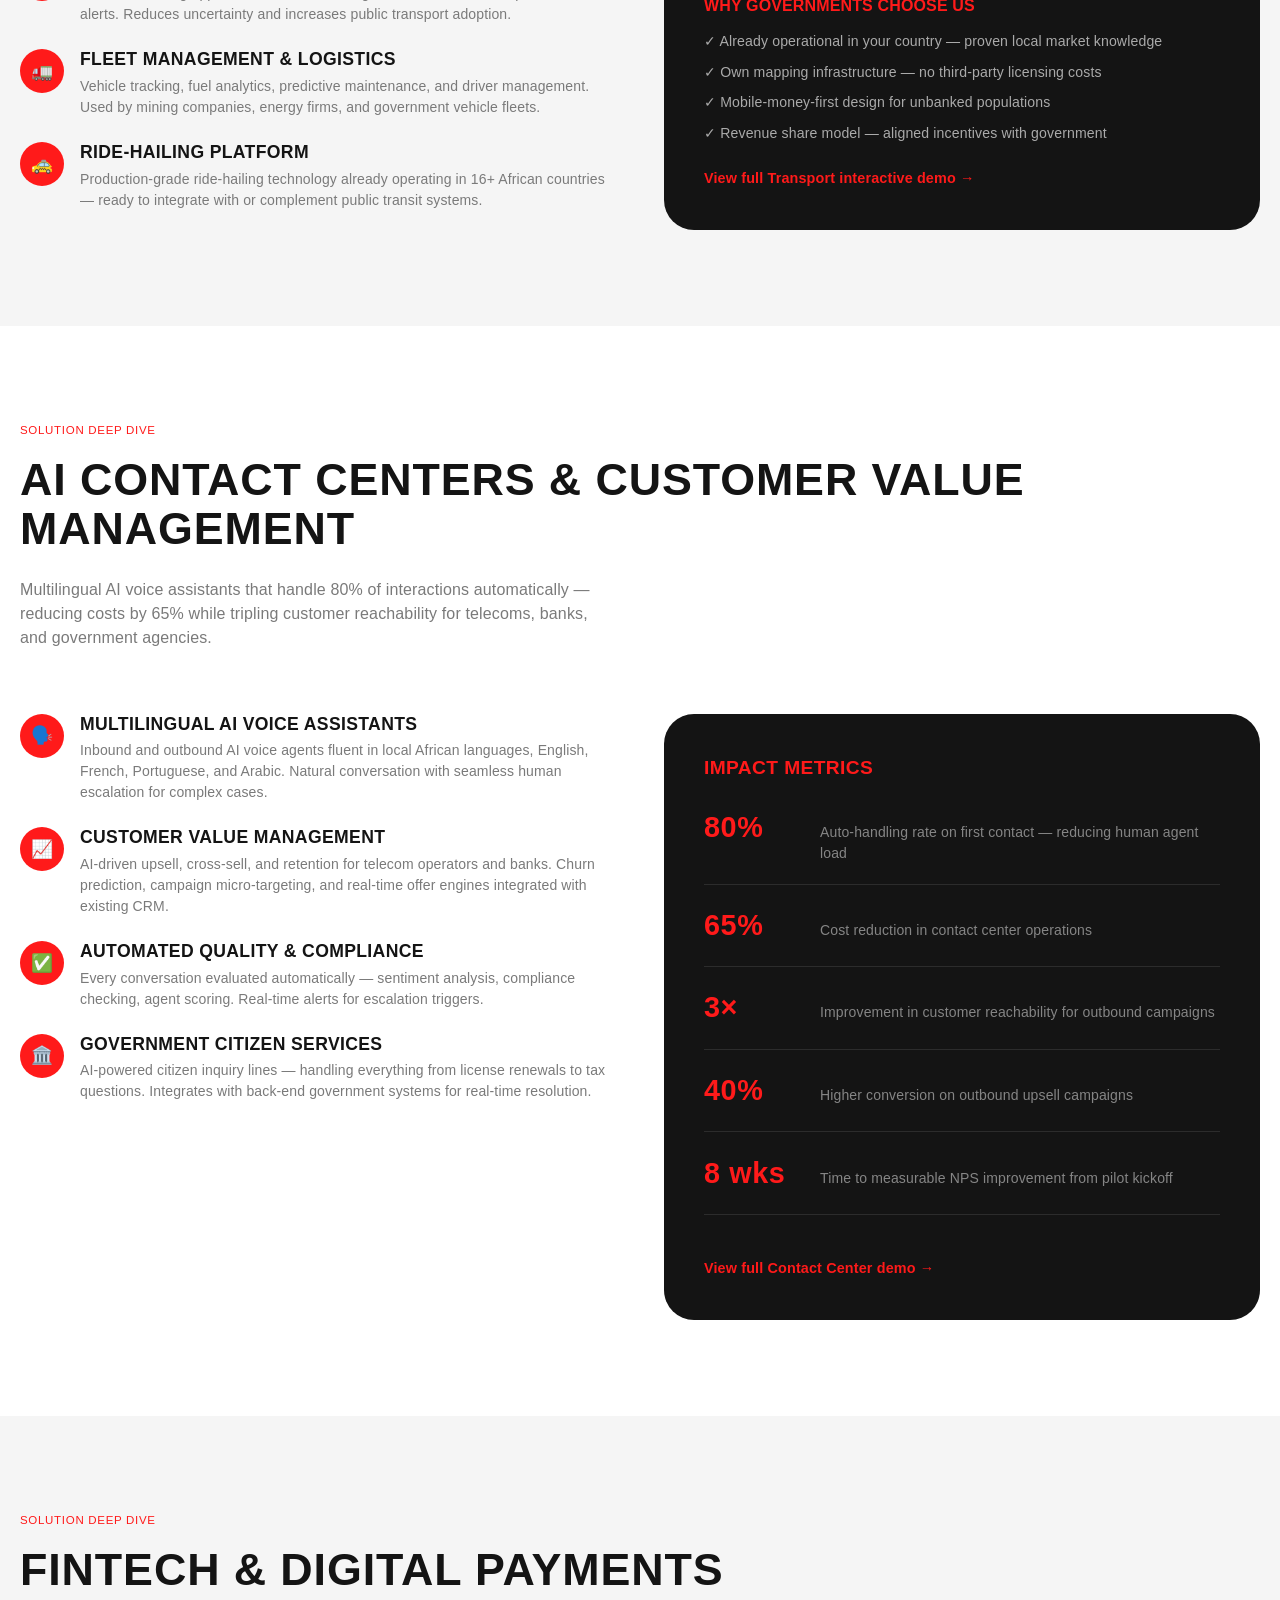
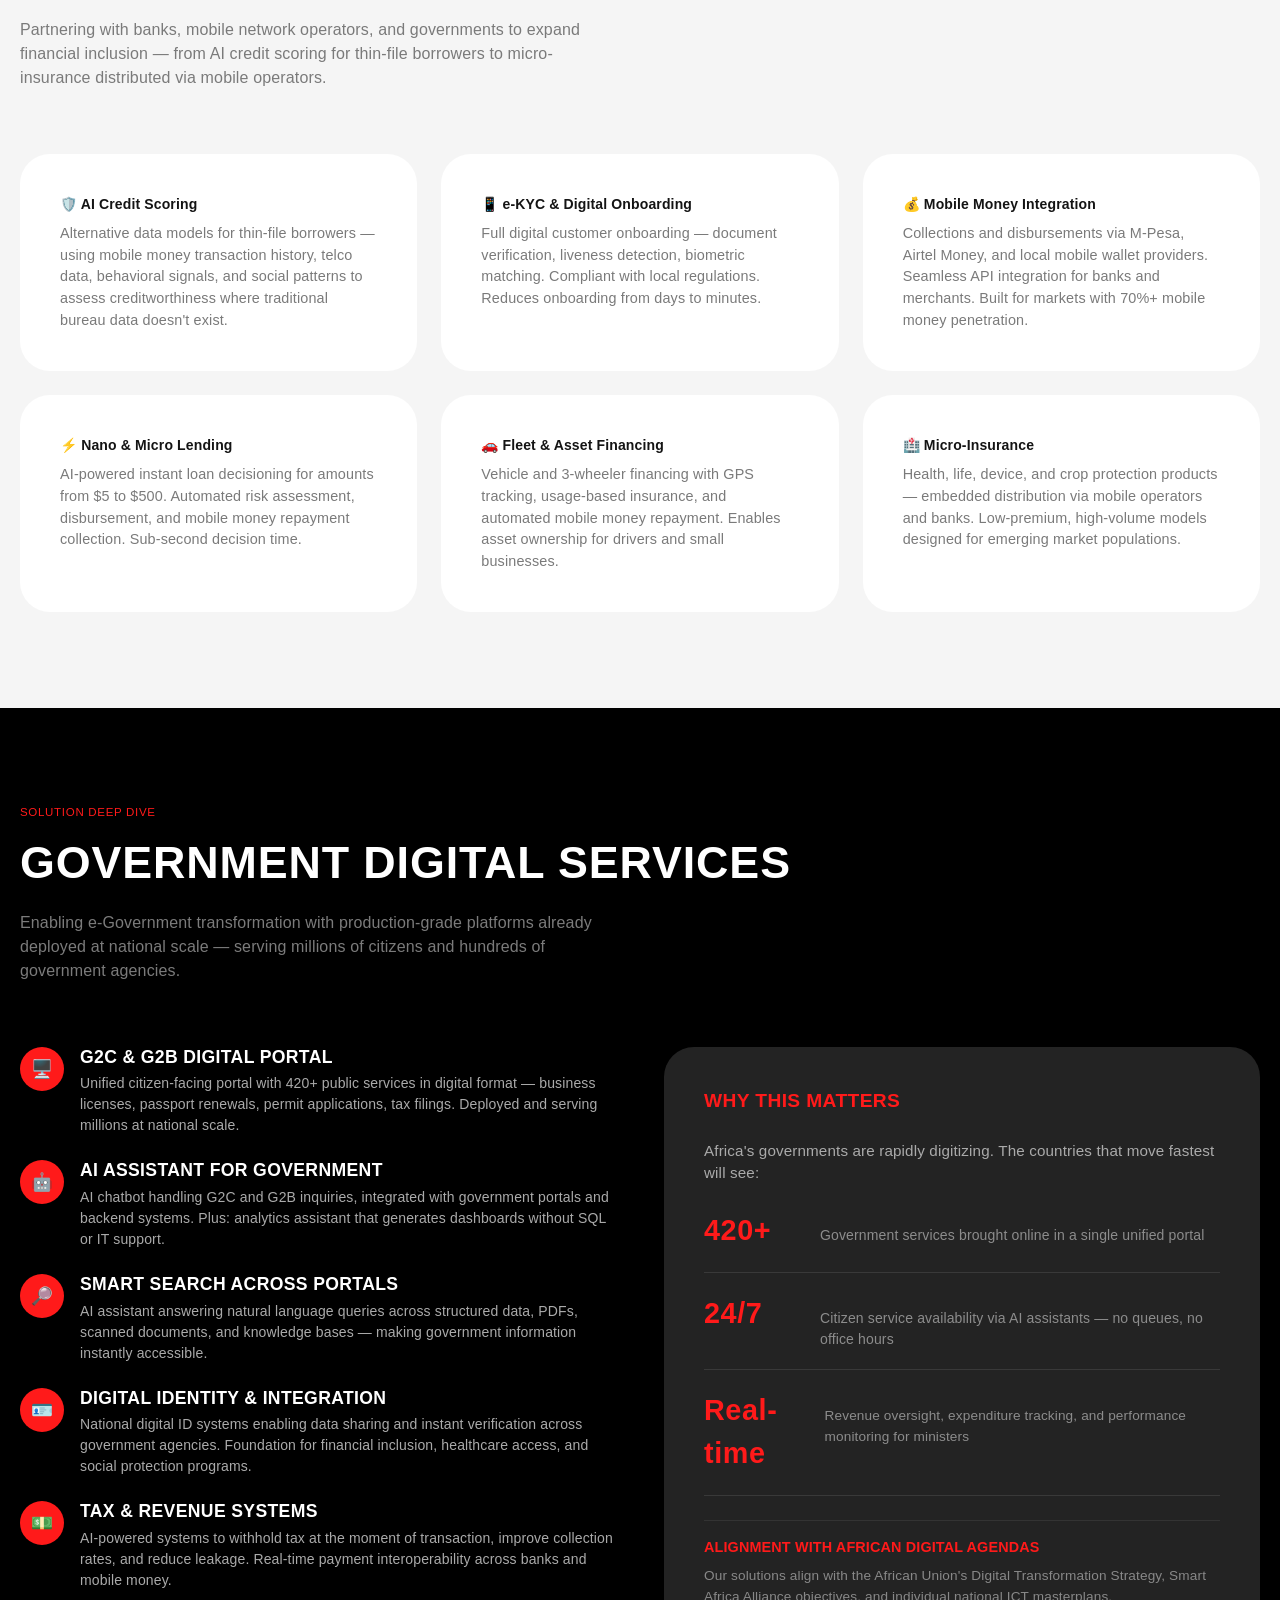
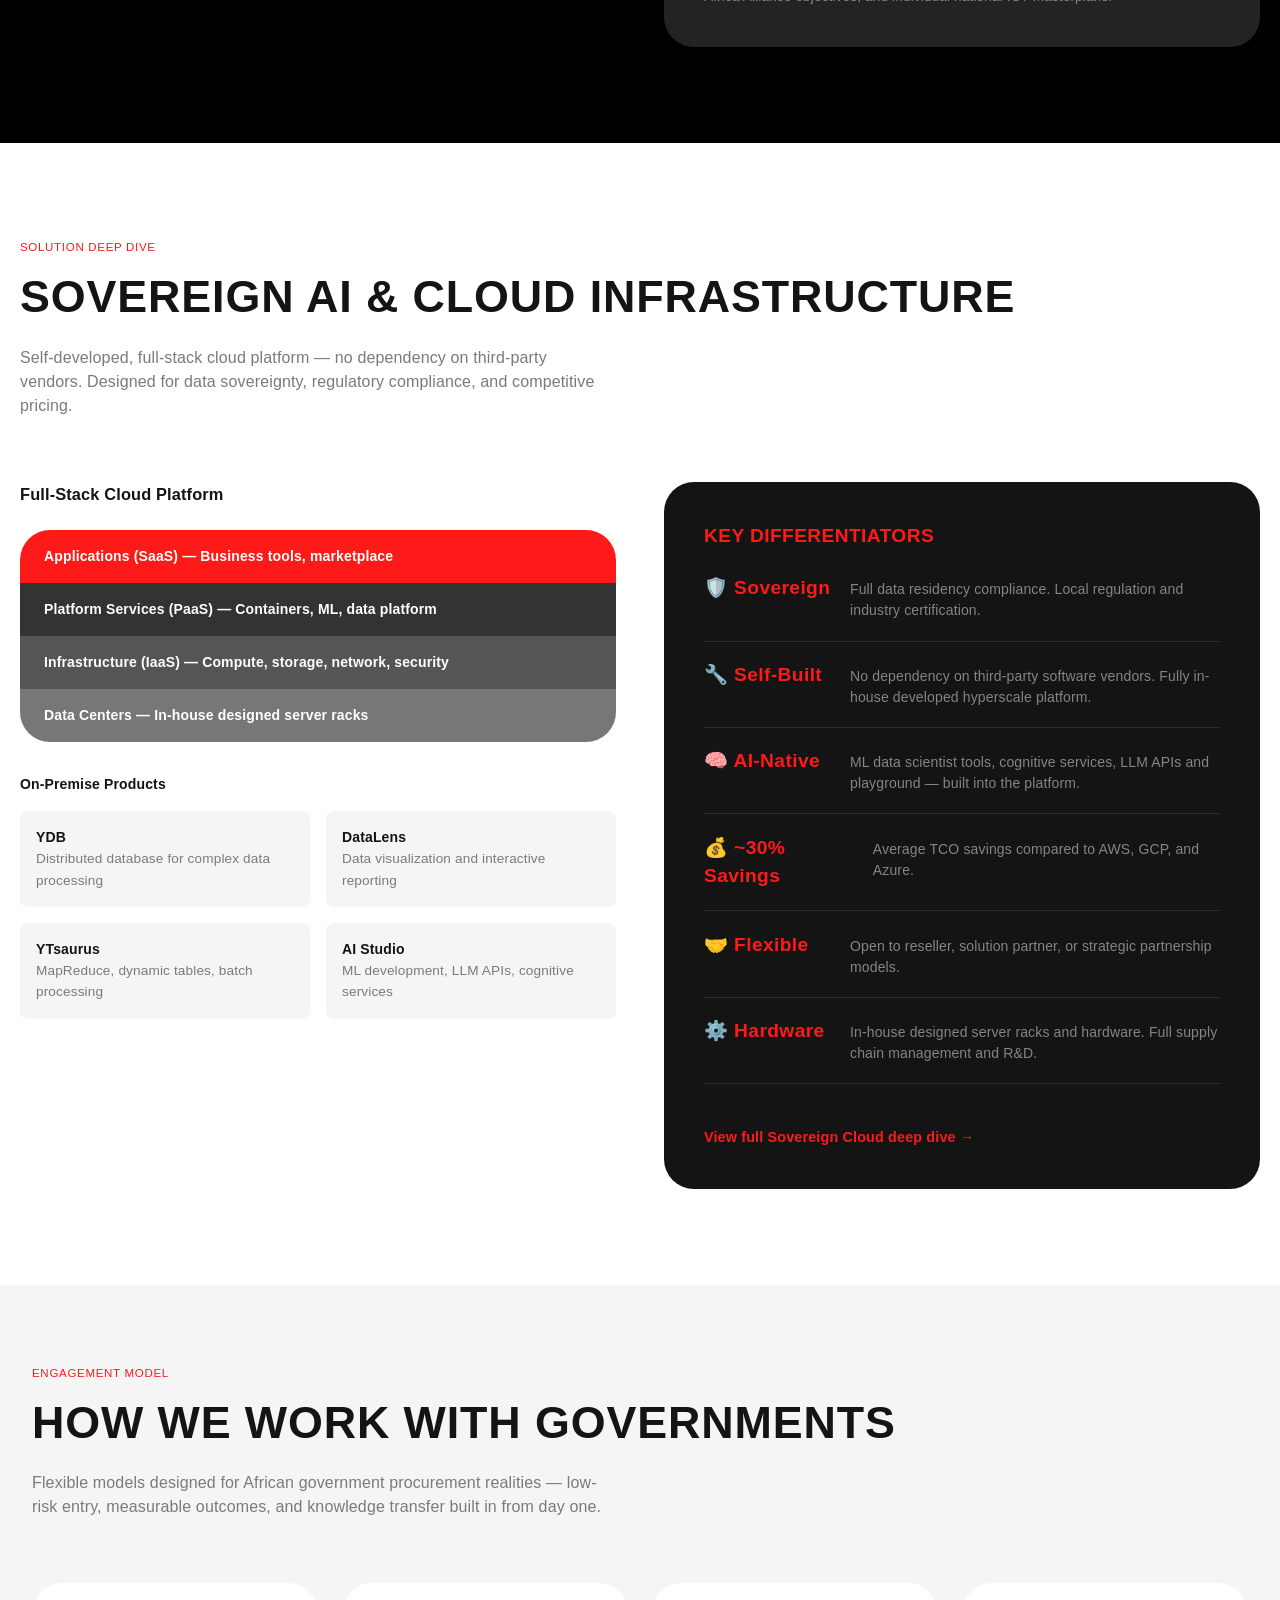
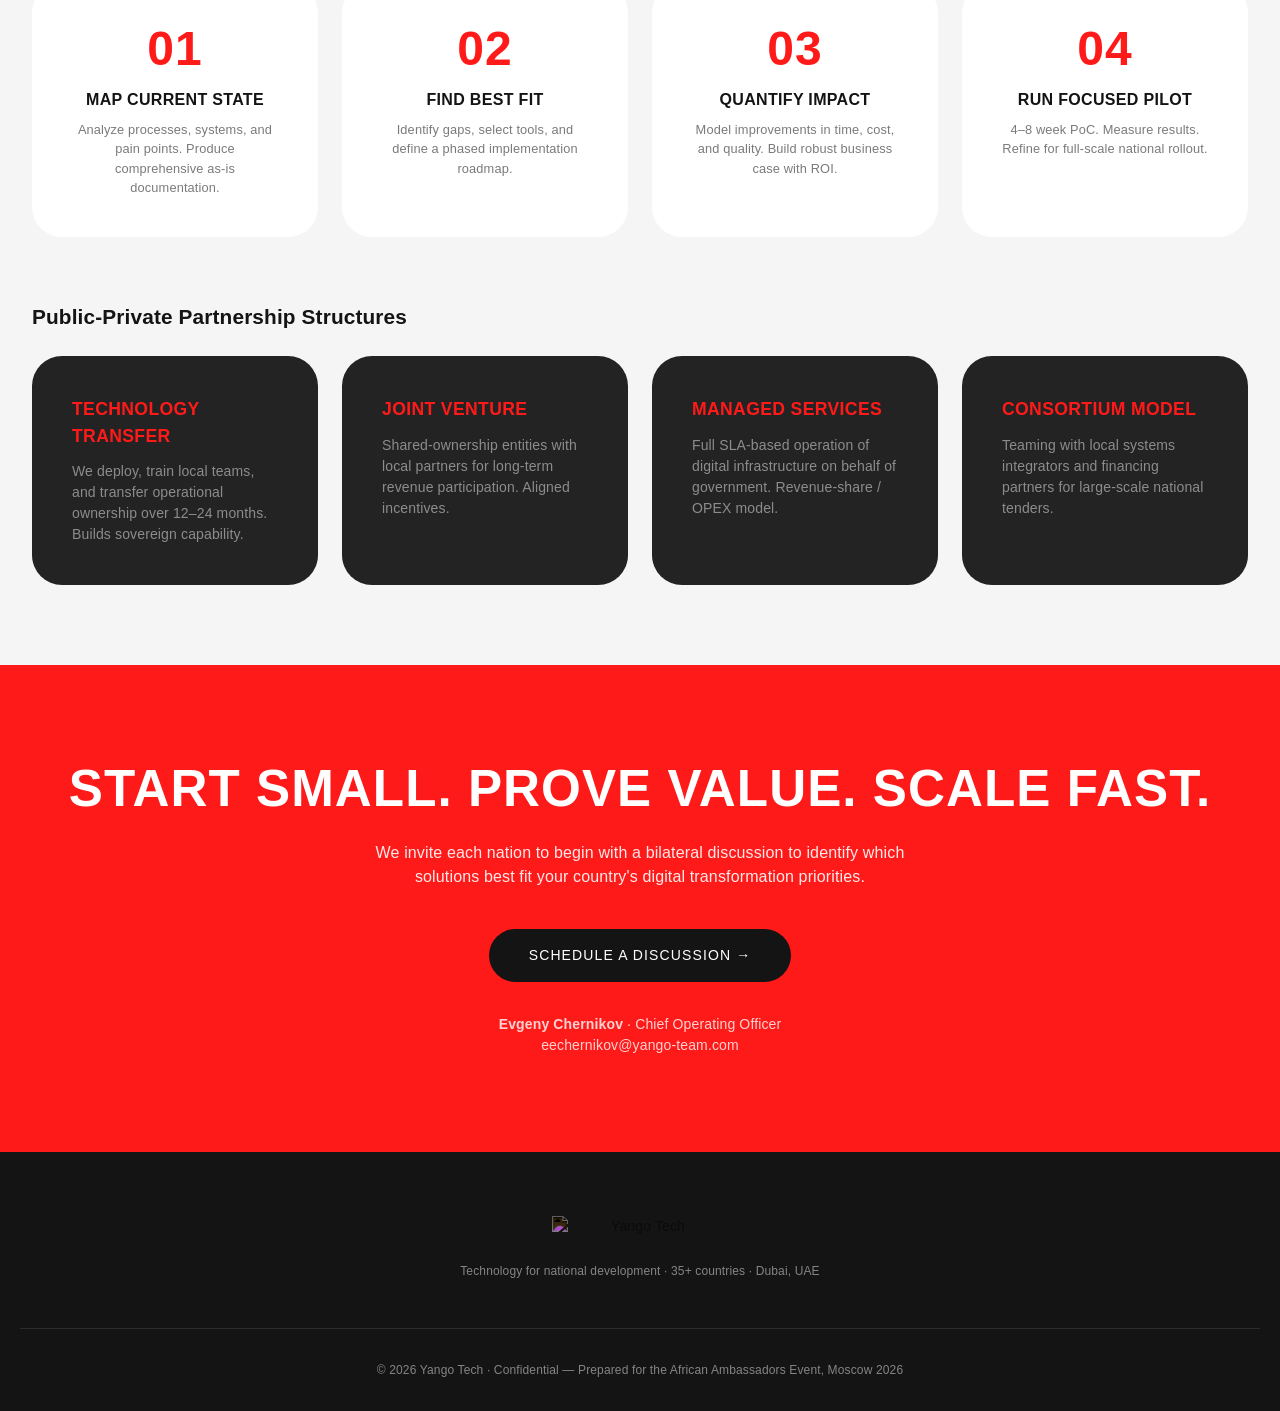
==== commit a3a7f038: "Fix squashed headings: increase line-heights across all pages - h1 hero: 85% → 1.05 (less cramped mu" ====
--- a/index.html
+++ b/index.html
@@ -152,7 +152,7 @@
     font-size: clamp(3rem, 5vw, 6.25rem);
     font-weight: 900;
     color: var(--text-on-dark);
-    line-height: 85%;
+    line-height: 1.05;
     letter-spacing: var(--letter-spacing-headline);
     max-width: 50rem;
     margin-bottom: 2rem;
@@ -175,7 +175,7 @@
   .hero-stat .num {
     font-family: var(--font-headline);
     font-size: clamp(2rem, 3vw, 3rem); font-weight: 900; color: var(--primary-color);
-    line-height: 90%; letter-spacing: var(--letter-spacing-headline);
+    line-height: 1.1; letter-spacing: var(--letter-spacing-headline);
   }
   .hero-stat .label {
     color: rgba(245,245,245,0.5); font-size: 0.72rem; font-weight: 500;
@@ -200,7 +200,7 @@
     font-family: var(--font-headline);
     font-size: clamp(2rem, 3.5vw, 3.85rem);
     font-weight: 900;
-    line-height: 90%;
+    line-height: 1.1;
     letter-spacing: var(--letter-spacing-headline);
     margin-bottom: 1.5rem;
     text-transform: uppercase;
@@ -241,7 +241,7 @@
   .pillar-card h3 {
     font-family: var(--font-headline);
     font-size: 1.5rem; font-weight: 900;
-    line-height: 90%; letter-spacing: var(--letter-spacing-headline);
+    line-height: 1.15; letter-spacing: var(--letter-spacing-headline);
     margin-bottom: 0.75rem;
     text-transform: uppercase;
   }
@@ -272,7 +272,7 @@
   .feature-item h4 {
     font-family: var(--font-headline);
     font-size: 1.1rem; font-weight: 900;
-    line-height: 90%; letter-spacing: var(--letter-spacing-headline);
+    line-height: 1.15; letter-spacing: var(--letter-spacing-headline);
     margin-bottom: 0.4rem;
     text-transform: uppercase;
   }
@@ -339,7 +339,7 @@
   .step-num {
     font-family: var(--font-headline);
     font-size: 3rem; font-weight: 900; color: var(--primary-color);
-    margin-bottom: 0.75rem; line-height: 90%;
+    margin-bottom: 0.75rem; line-height: 1.1;
     letter-spacing: var(--letter-spacing-headline);
   }
   .step-card h3 {
@@ -361,7 +361,7 @@
     font-family: var(--font-headline);
     font-size: clamp(2rem, 4vw, 3.85rem);
     font-weight: 900;
-    line-height: 90%;
+    line-height: 1.1;
     letter-spacing: var(--letter-spacing-headline);
     margin-bottom: 1.5rem;
     text-transform: uppercase;
